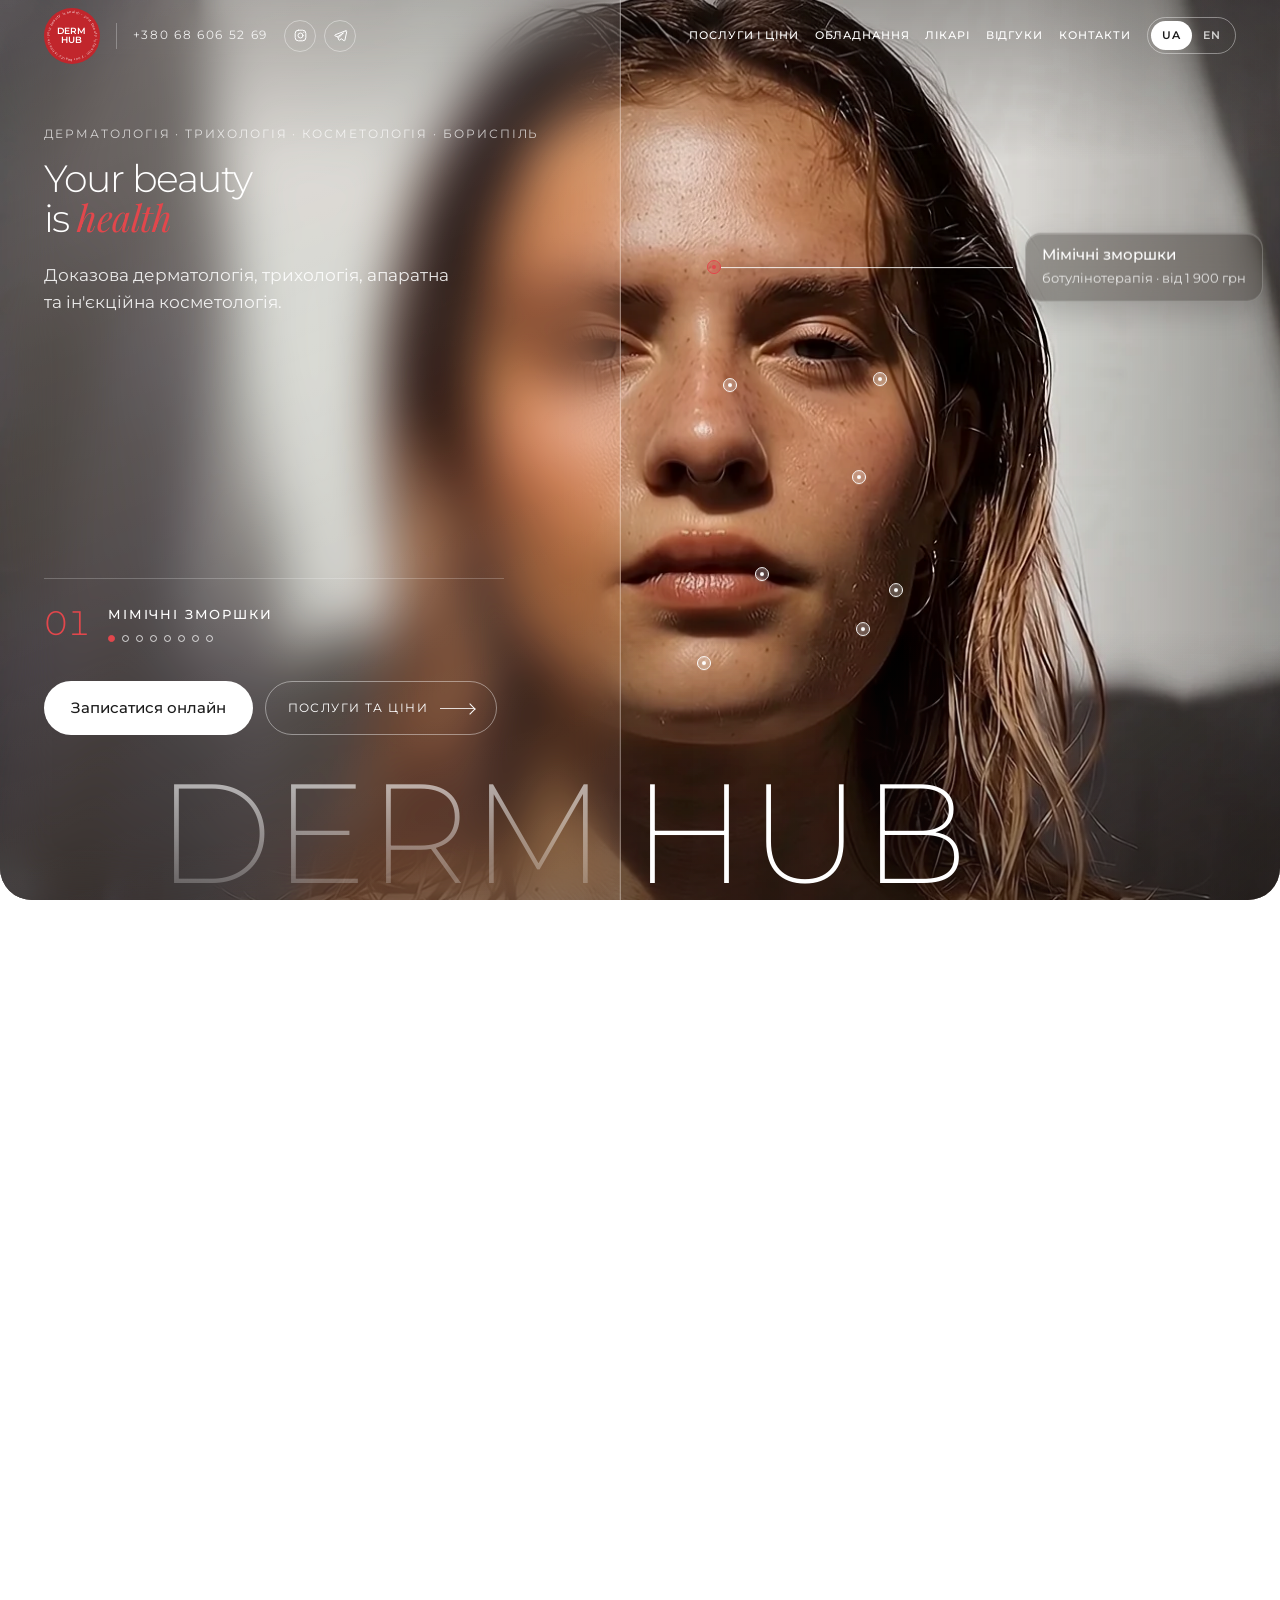
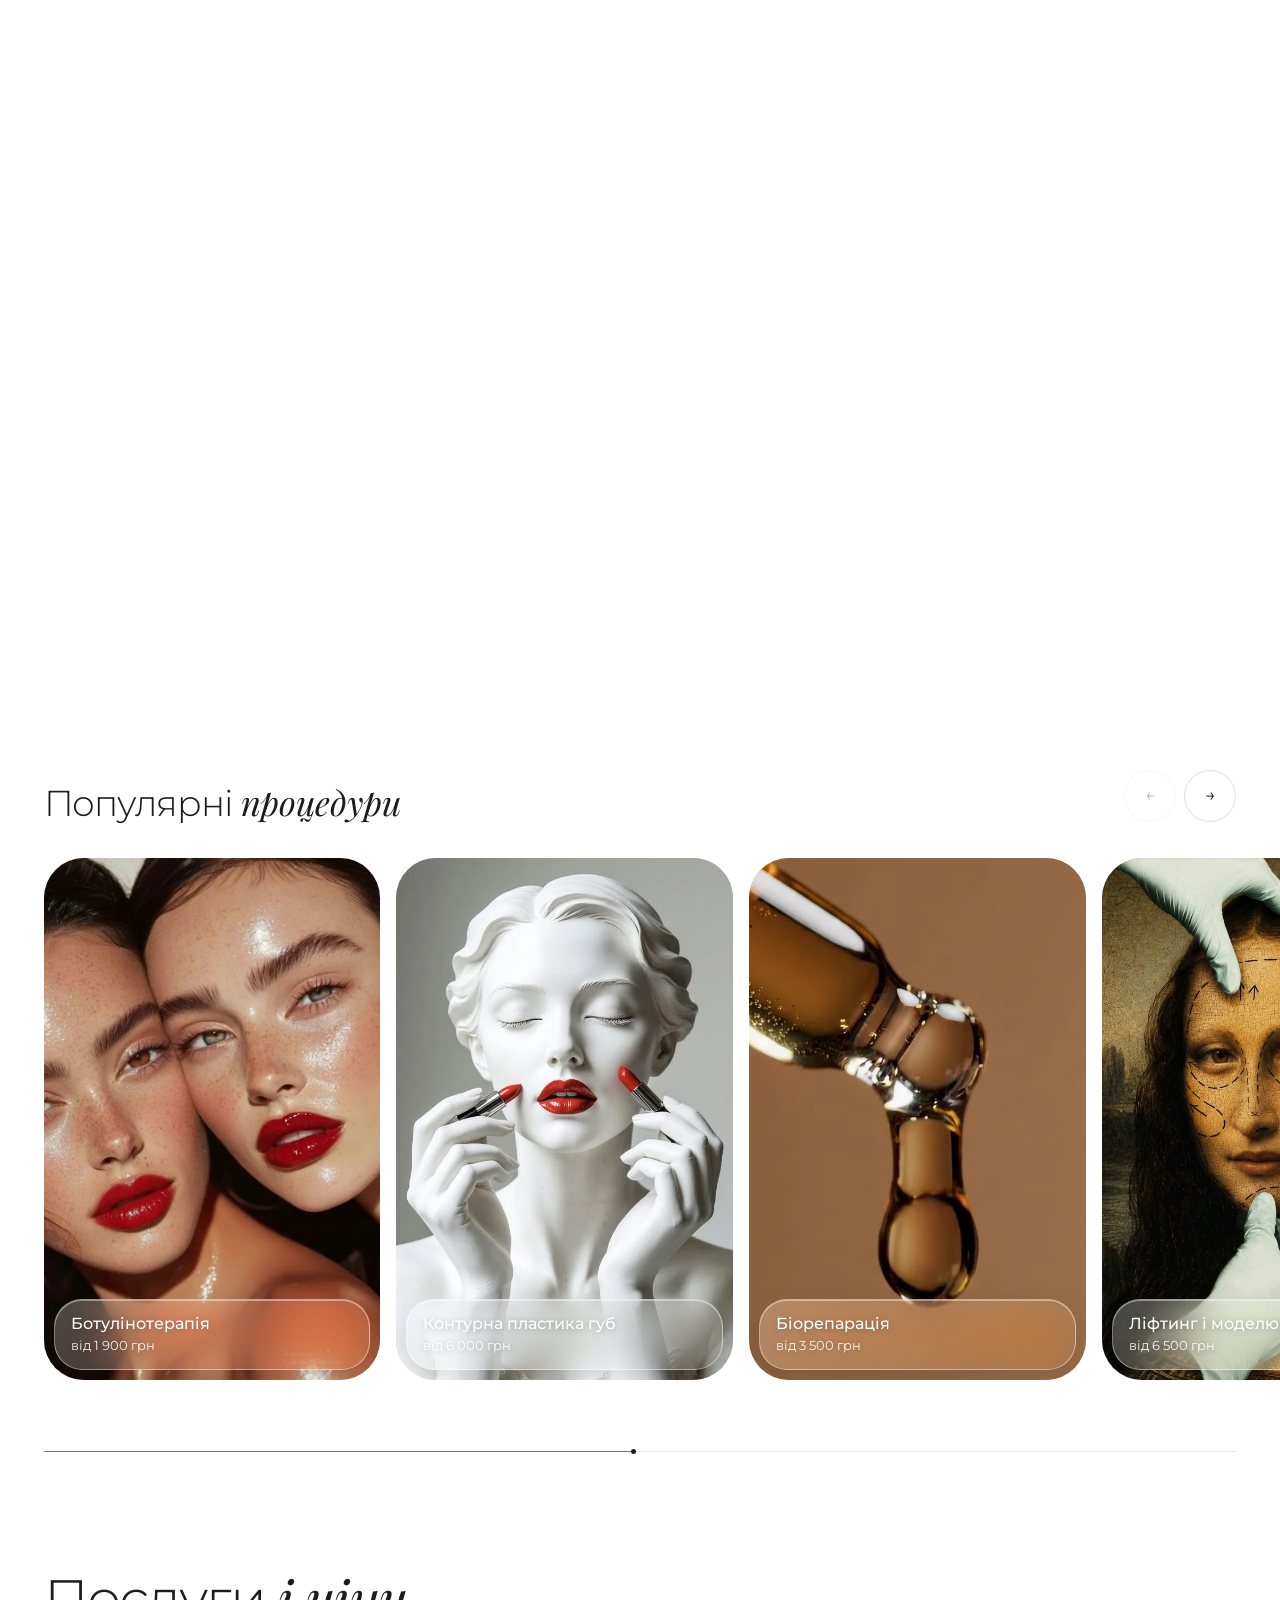
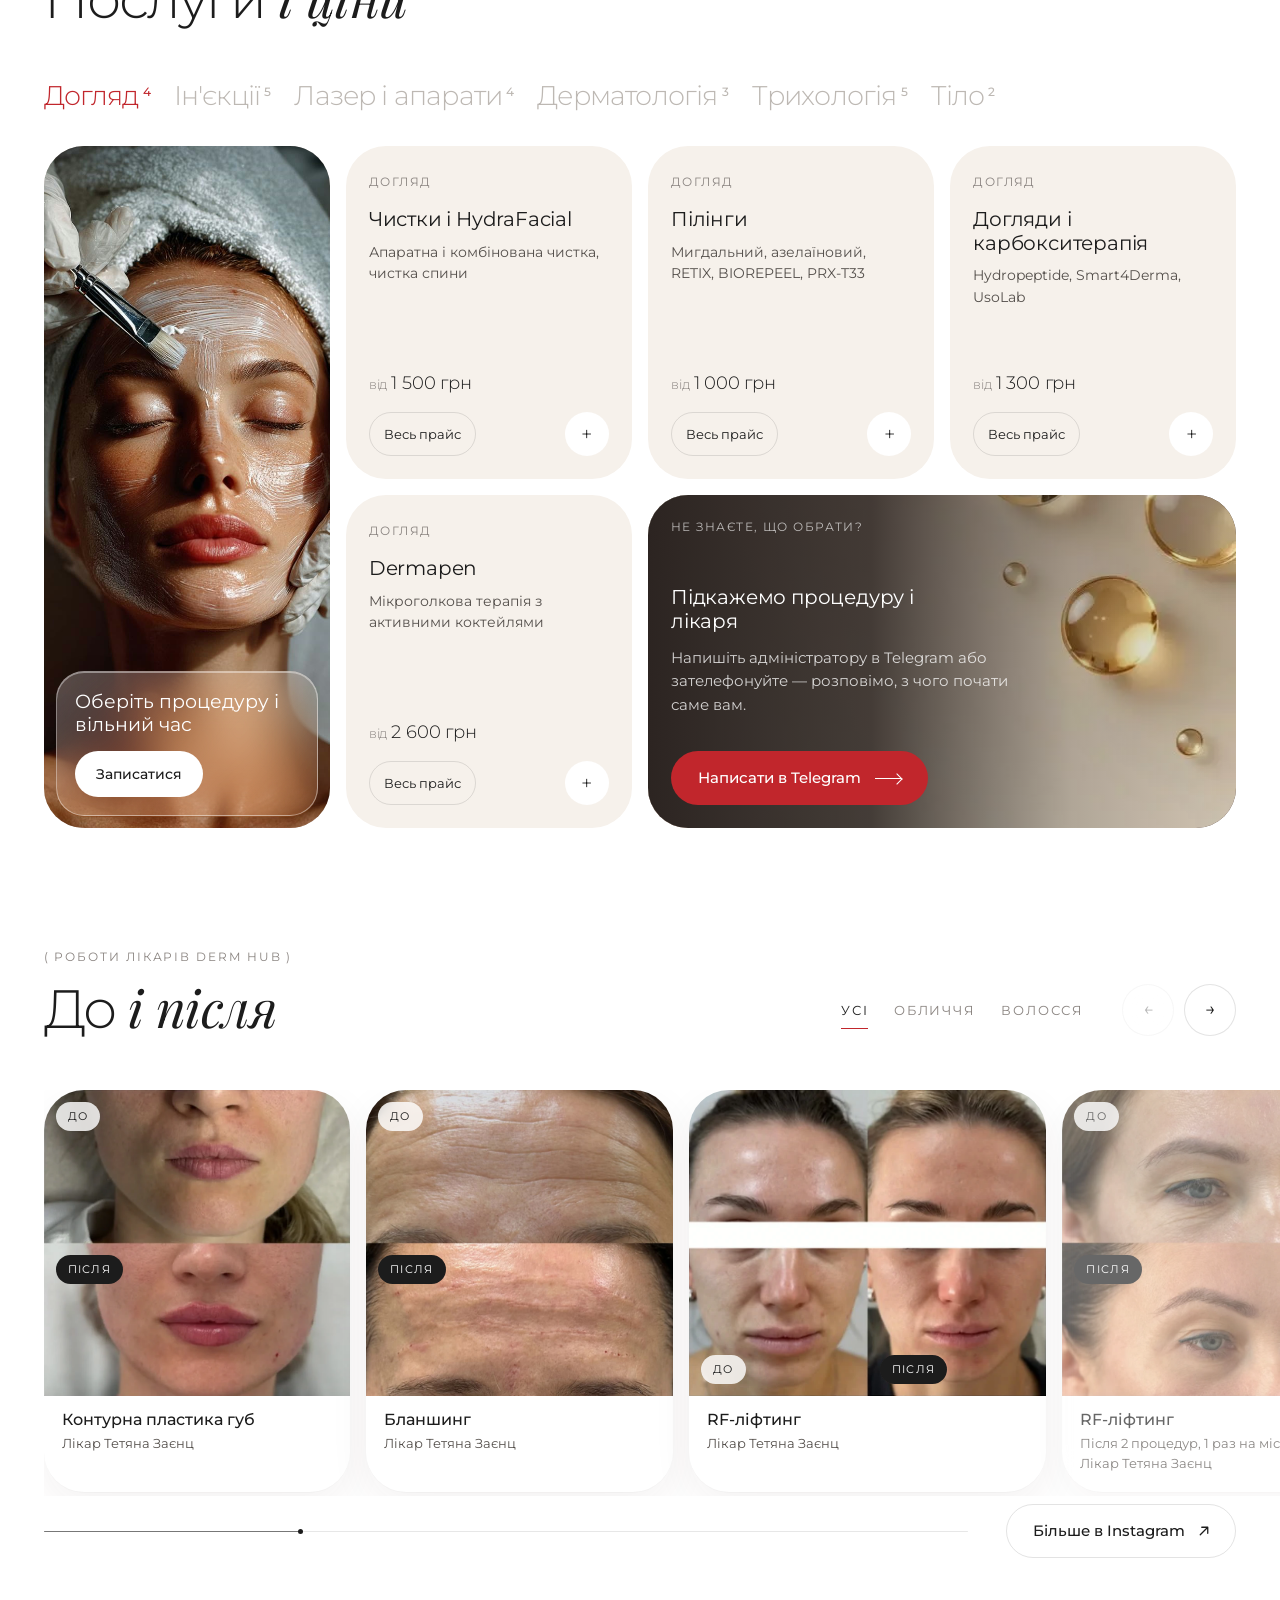
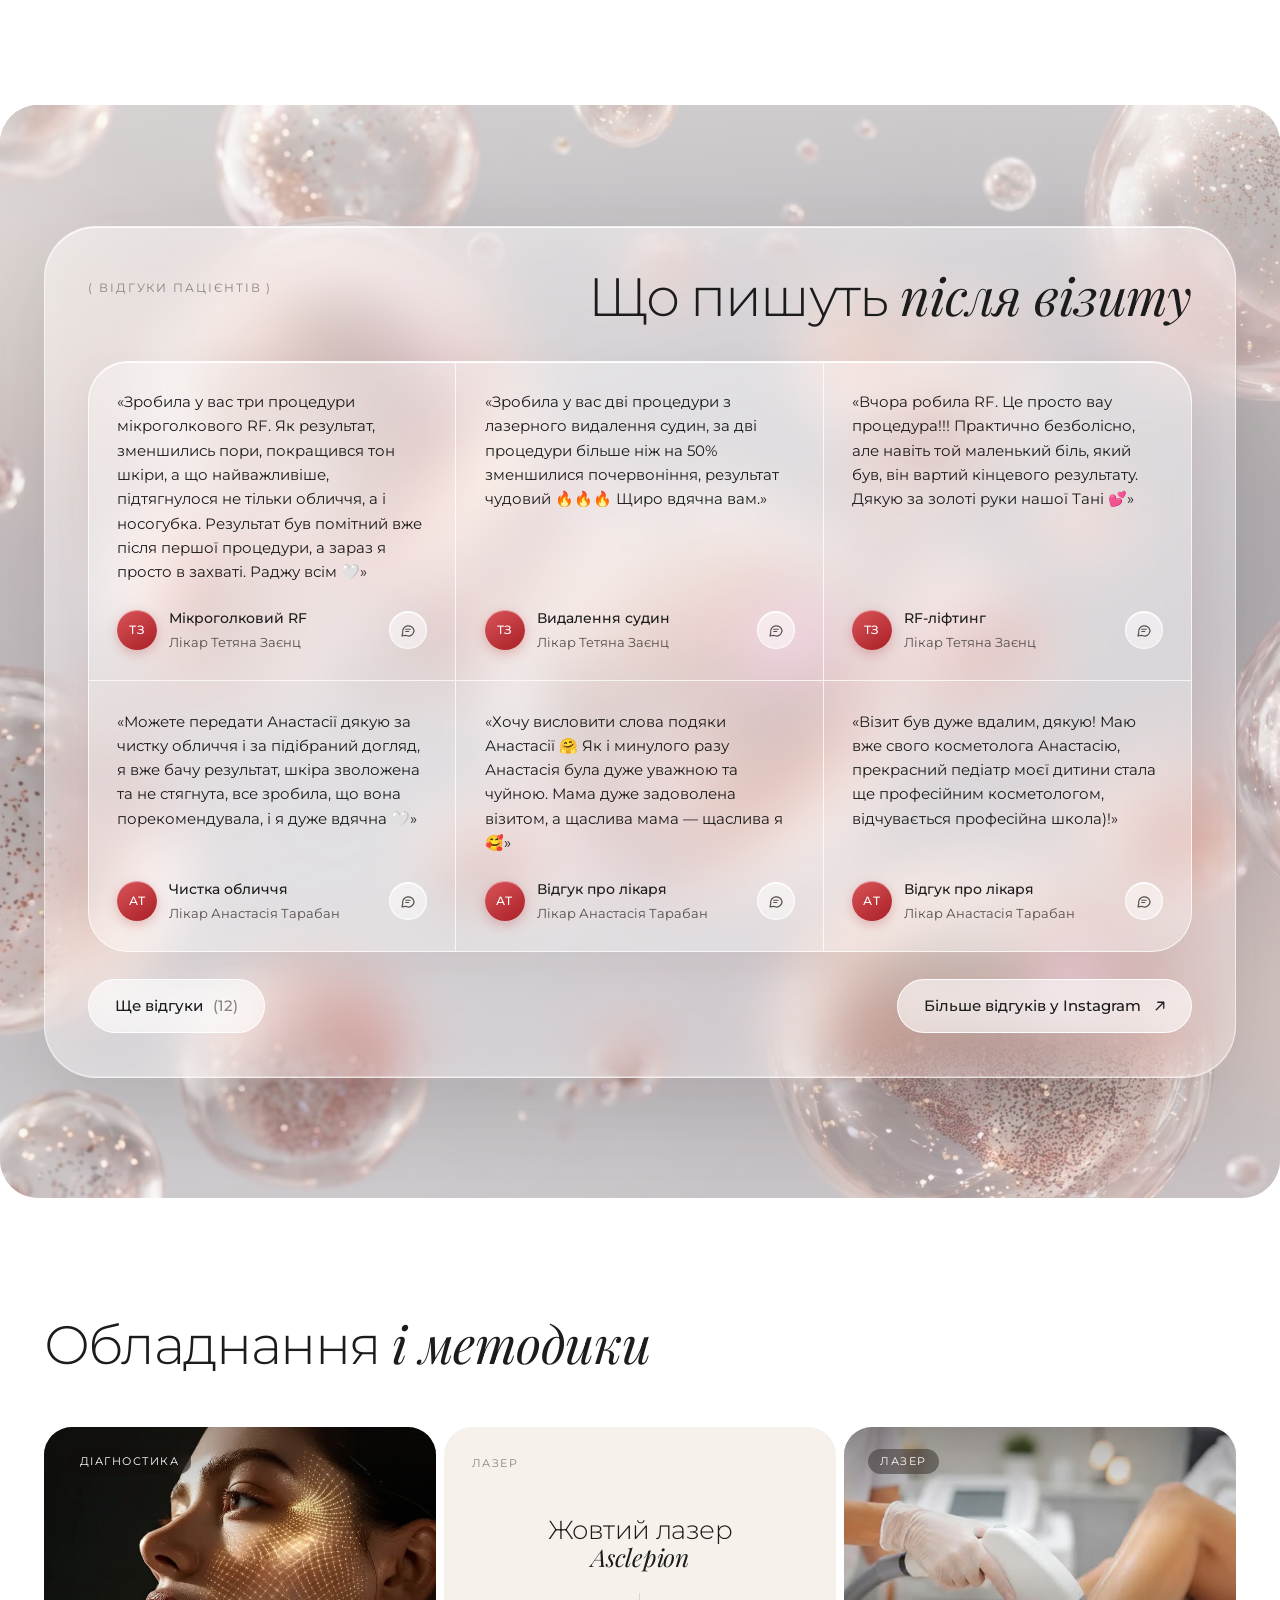
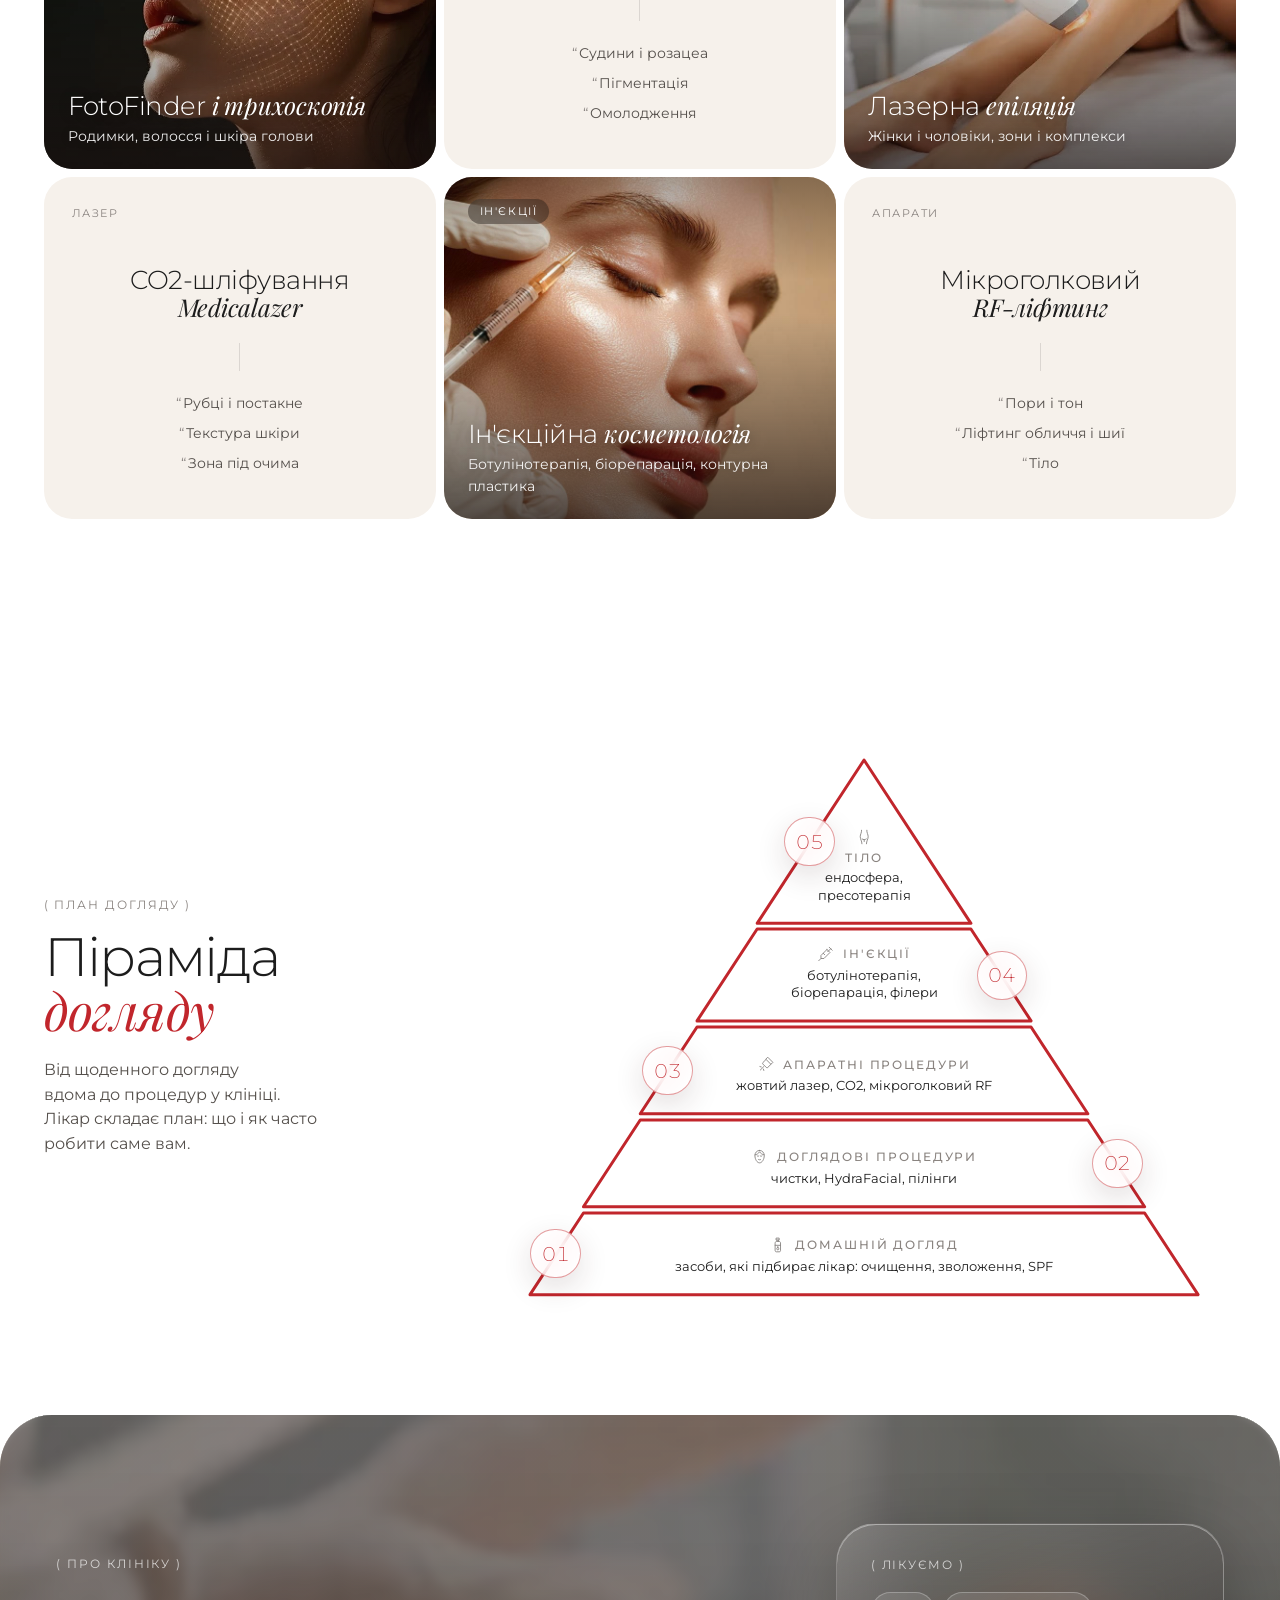
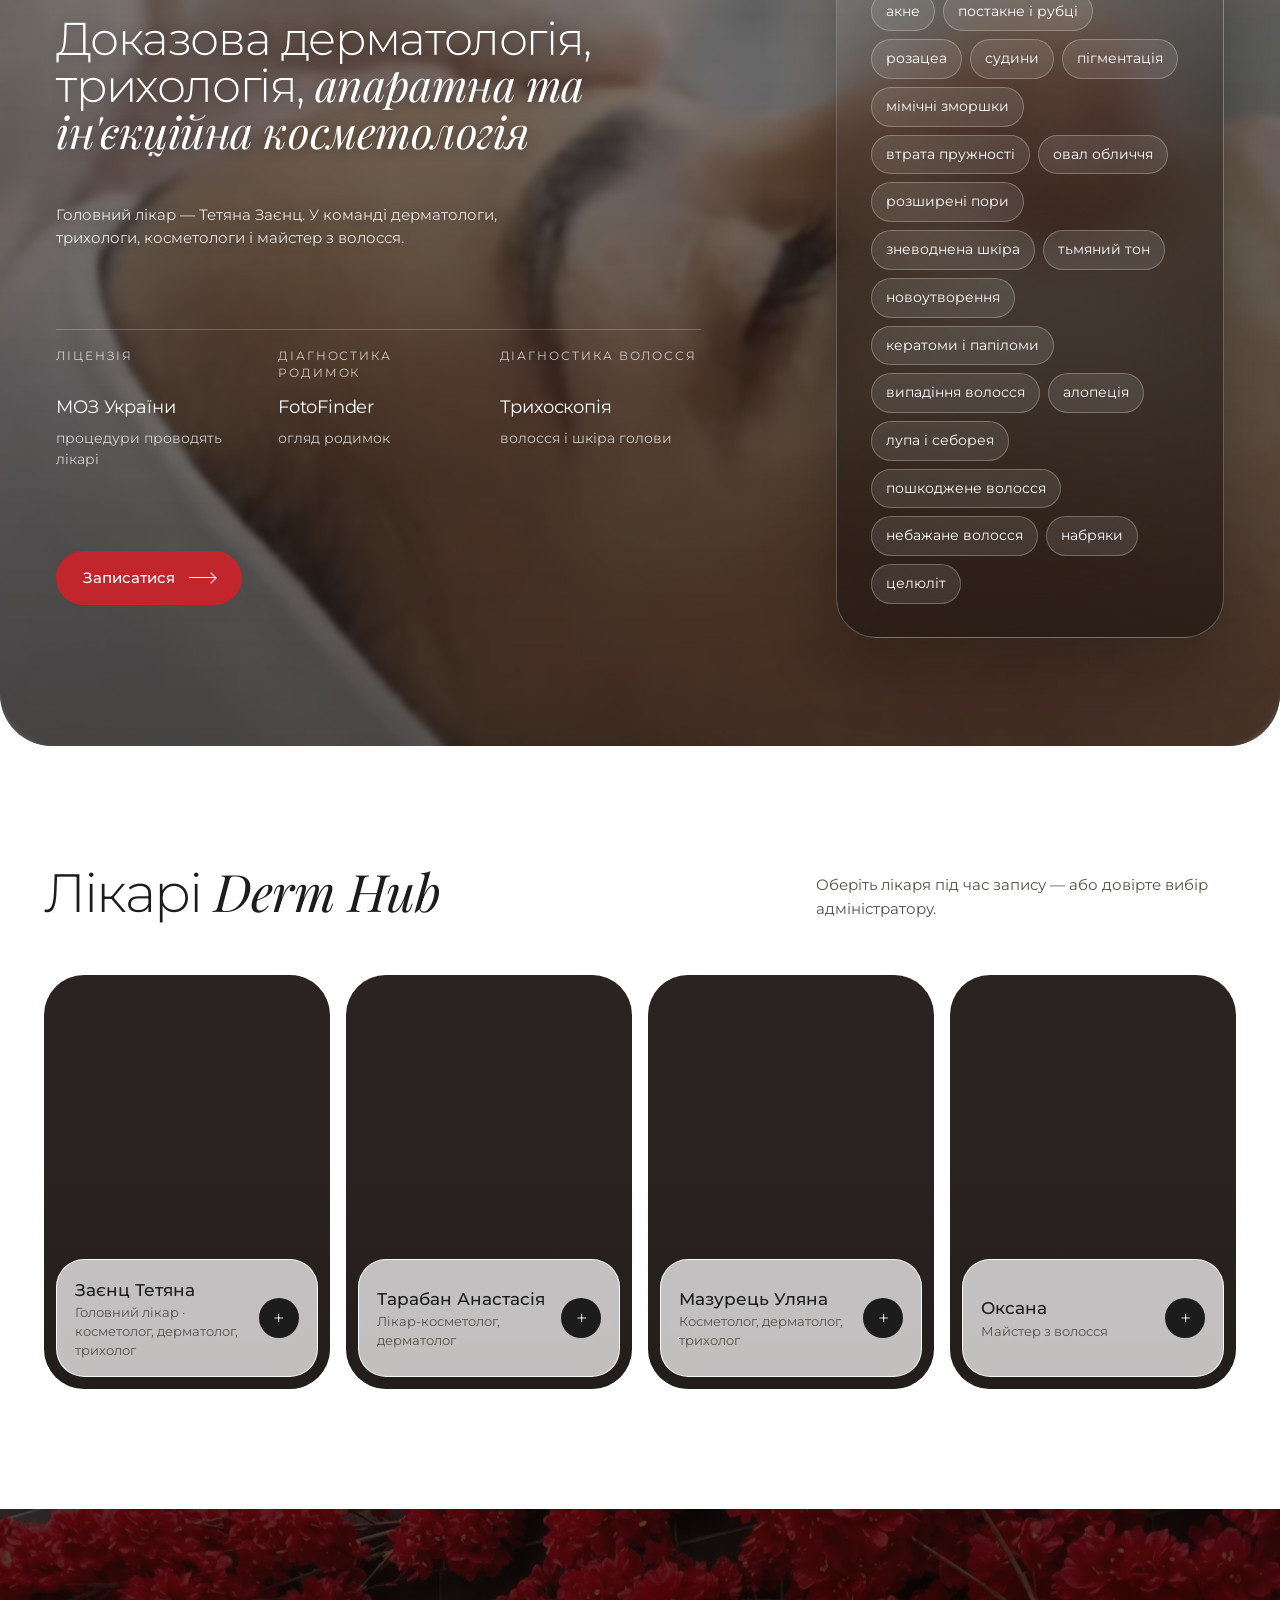
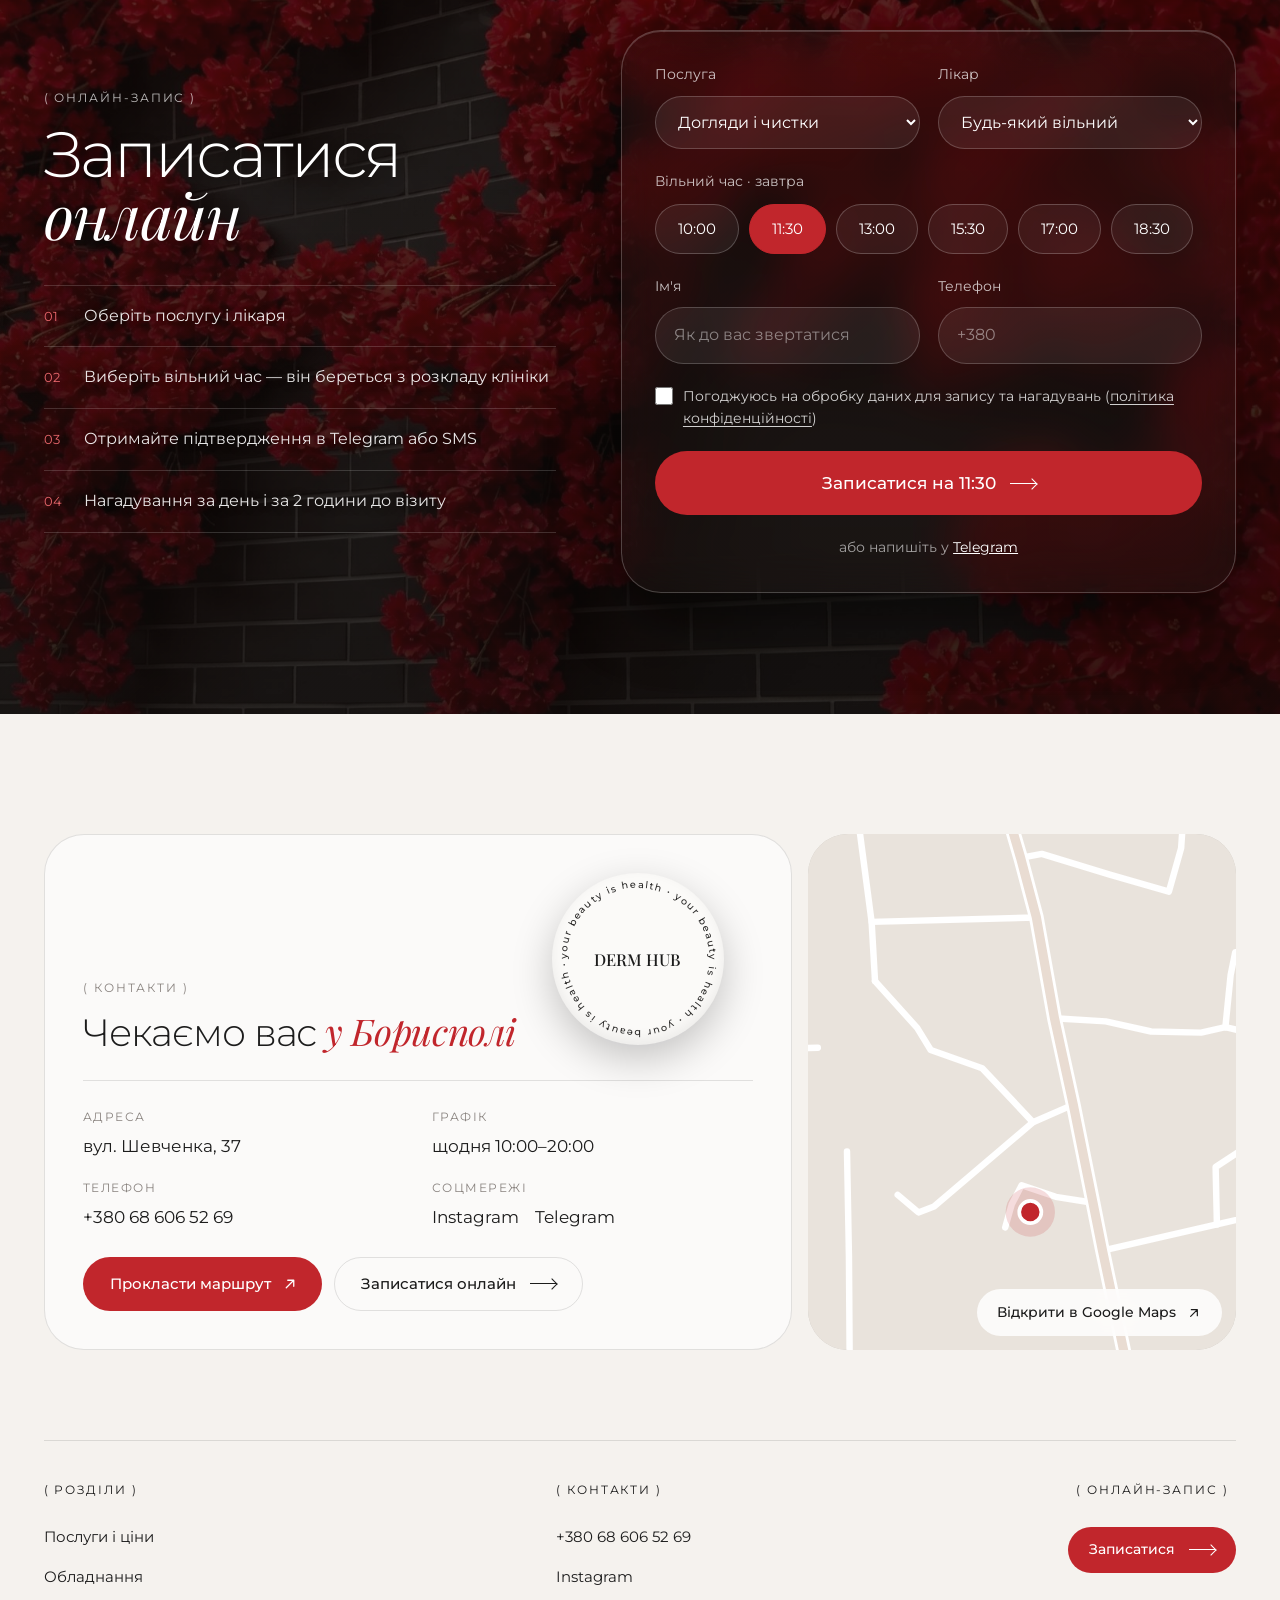
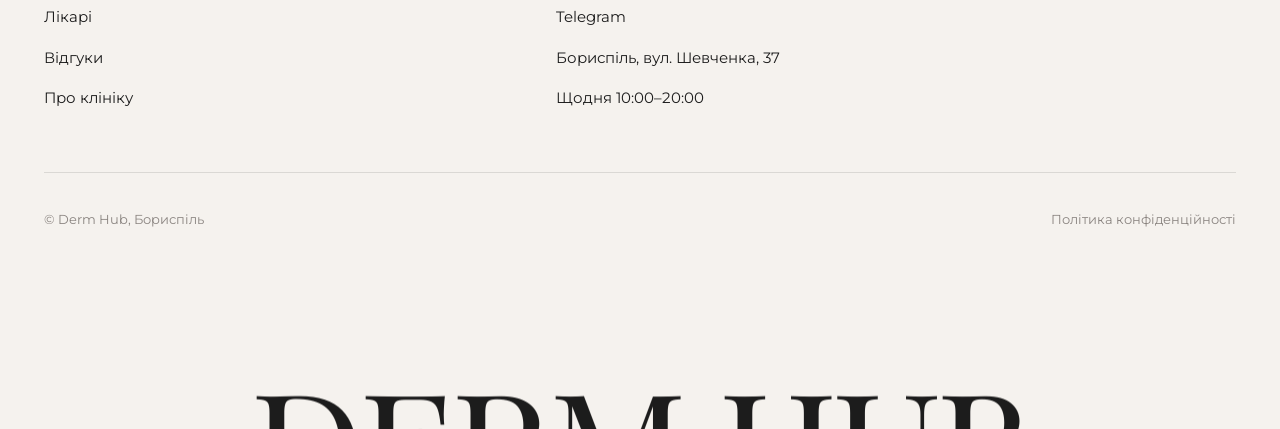
==== index.html @ 76f0570b "Mobile: reviews scroll line, jawline pointer, before/after caption gap Co-Authored-By: Claude Opus 5" ====
<!doctype html>
<html lang="uk" data-theme="red">
<head>
<meta charset="utf-8">
<meta name="viewport" content="width=device-width,initial-scale=1">
<title>Derm Hub — дерматологія і косметологія у Борисполі</title>
<link rel="icon" href="favicon.ico" sizes="48x48">
<link rel="icon" type="image/png" sizes="32x32" href="img/favicon-32.png?v=1">
<link rel="icon" type="image/png" sizes="192x192" href="img/favicon-192.png?v=1">
<link rel="apple-touch-icon" href="img/apple-touch-icon.png?v=1">
<link rel="manifest" href="site.webmanifest">
<meta name="theme-color" content="#F5F2EE">
<meta name="description" content="Дермато-косметологічний центр у Борисполі: доказова дерматологія, трихологія, апаратна та ін'єкційна косметологія. Ціни на сайті, онлайн-запис.">
<link rel="canonical" href="https://derm-hub-clinic.vercel.app/">
<link rel="alternate" hreflang="uk" href="https://derm-hub-clinic.vercel.app/">
<link rel="alternate" hreflang="en" href="https://derm-hub-clinic.vercel.app/en.html">
<link rel="alternate" hreflang="x-default" href="https://derm-hub-clinic.vercel.app/">
<meta property="og:type" content="website">
<meta property="og:locale" content="uk_UA">
<meta property="og:site_name" content="Derm Hub">
<meta property="og:title" content="Derm Hub — медична клініка: дерматологія, трихологія і косметологія у Борисполі">
<meta property="og:description" content="Доказова дерматологія, трихологія, апаратна та ін'єкційна косметологія. Ціни на сайті, онлайн-запис.">
<meta property="og:url" content="https://derm-hub-clinic.vercel.app/">
<meta property="og:image" content="https://derm-hub-clinic.vercel.app/img/og-uk.jpg?v=2">
<meta property="og:image:width" content="1200"><meta property="og:image:height" content="630">
<meta property="og:image:alt" content="Derm Hub — медична клініка: дерматологія, трихологія і косметологія у Борисполі">
<meta name="twitter:card" content="summary_large_image">
<meta name="twitter:image" content="https://derm-hub-clinic.vercel.app/img/og-uk.jpg?v=2">
<link rel="preconnect" href="https://fonts.googleapis.com">
<link rel="preconnect" href="https://fonts.gstatic.com" crossorigin>
<link href="https://fonts.googleapis.com/css2?family=Playfair+Display:ital,wght@0,400;0,500;0,600;1,400;1,500&family=Montserrat:wght@200;300;400;500;600&display=swap" rel="stylesheet">
<link rel="stylesheet" href="css/redesign.css?v=164">
<link rel="stylesheet" href="css/global.css?v=164">
</head>
<body>

<div class="sheet">

<!-- ШАПКА -->
<header class="head">
  <div class="head-l">
    <a class="brand" href="#top" aria-label="Derm Hub — на головну"><span class="emblem red" data-variant="red" data-size="56"></span><span class="emblem sign" data-size="56" data-word="0.52" data-ring="1.4"></span></a>
    <span class="head-div" aria-hidden="true"></span>
    <a class="head-tel" href="tel:+380686065269">+380 68 606 52 69</a>
    <a class="head-soc" href="https://www.instagram.com/derm_hub/" aria-label="Instagram @derm_hub"><svg viewBox="0 0 24 24" aria-hidden="true"><rect x="3.5" y="3.5" width="17" height="17" rx="5"/><circle cx="12" cy="12" r="4"/><circle cx="17.2" cy="6.8" r=".9" class="dot"/></svg></a>
    <a class="head-soc" href="https://t.me/Doctors_AppointmentDERM_HUB" aria-label="Telegram @Doctors_AppointmentDERM_HUB"><svg viewBox="0 0 24 24" aria-hidden="true"><path d="M20.6 4.3 3.4 10.9c-.8.3-.8 1.4 0 1.7l4.2 1.4 1.6 5c.2.6 1 .8 1.5.3l2.4-2.2 4.4 3.2c.6.4 1.4.1 1.5-.6l2.9-13.6c.2-.8-.6-1.4-1.3-1.1Z"/><path d="m7.6 14 9.2-6.3-7.4 7.6"/></svg></a>
  </div>
  <nav class="navline" aria-label="Розділи"><a href="#services">Послуги і ціни</a><a href="#equipment">Обладнання</a><a href="#doctors">Лікарі</a><a href="#reviews">Відгуки</a><a href="#contacts">Контакти</a></nav>
  <div class="head-r">
    <div class="langs"><button type="button" class="on">UA</button><button type="button">EN</button></div>
    <a class="btn head-cta" href="#booking">Записатися</a>
    <button type="button" class="burger" aria-label="Меню" aria-expanded="false" aria-controls="mnav"><i></i><i></i></button>
  </div>
  <nav class="mnav" id="mnav" aria-label="Меню">
    <a href="#services">Послуги і ціни</a><a href="#equipment">Обладнання</a><a href="#doctors">Лікарі</a><a href="#reviews">Відгуки</a><a href="#contacts">Контакти</a>
    <div class="langs"><button type="button" class="on">UA</button><button type="button">EN</button></div>
    <a class="mnav-tel" href="tel:+380686065269">+380 68 606 52 69</a>
    <a class="btn btn-red btn-arrow" href="#booking">Записатися онлайн<i class="ln" aria-hidden="true"></i></a>
  </nav>
</header>

<!-- ХІРО -->
<section class="hero" id="top">
  <div class="hero-frame">
    <canvas class="hero-canvas" role="img" aria-label="Жінка з доглянутою шкірою відкриває очі й усміхається"></canvas>
    <video class="hero-mob" muted playsinline loop preload="none" poster="img/hero-mob-poster.jpg" aria-label="Жінка з доглянутою шкірою заплющує й відкриває очі"></video>
    <div class="hero-shade" aria-hidden="true"></div>

    <div class="callouts" aria-hidden="true">
      <div class="co" data-px="1100" data-py="300" style="--d:0.50s"><i class="pt"></i><i class="ln"></i><div class="lb"><b>Мімічні зморшки</b><span>ботулінотерапія · від 1 900 грн</span></div></div>
      <div class="co" data-px="1306" data-py="438" style="--d:0.62s"><i class="pt"></i><i class="ln"></i><div class="lb"><b>Дрібні зморшки</b><span>бланшинг · від 1 250 грн</span></div></div>
      <div class="co" data-px="1279" data-py="560" style="--d:0.74s"><i class="pt"></i><i class="ln"></i><div class="lb"><b>Зневоднена шкіра</b><span>біорепарація · від 3 500 грн</span></div></div>
      <div class="co" data-px="1120" data-py="446" style="--d:0.86s"><i class="pt"></i><i class="ln"></i><div class="lb"><b>Судини і пігментація</b><span>жовтий лазер · від 200 грн</span></div></div>
      <div class="co" data-px="1325" data-py="700" style="--d:0.98s"><i class="pt"></i><i class="ln"></i><div class="lb"><b>Рубці і постакне</b><span>CO2-шліфування · від 1 000 грн</span></div></div>
      <div class="co" data-px="1160" data-py="680" style="--d:1.10s"><i class="pt"></i><i class="ln"></i><div class="lb"><b>Губи</b><span>контурна пластика · від 6 000 грн</span></div></div>
      <div class="co" data-px="1088" data-py="790" style="--d:1.22s"><i class="pt"></i><i class="ln"></i><div class="lb"><b>Пори і тон шкіри</b><span>мікроголковий RF · від 5 000 грн</span></div></div>
      <div class="co" data-px="1285" data-py="748" style="--d:1.34s"><i class="pt"></i><i class="ln"></i><div class="lb"><b>Овал обличчя</b><span>ліфтинг і моделювання · від 6 500 грн</span></div></div>
    </div>

    <div class="hero-word" aria-hidden="true"><span class="hw-in">DERM</span><span class="hw-out">HUB</span></div>
    <div class="hero-glass">
      <div class="hg-body">
        <p class="eyebrow"><span class="eb-d">Дерматологія · Трихологія · Косметологія · Бориспіль</span><span class="eb-m">Медична клініка · Бориспіль</span></p>
        <h1><span class="h1-d">Your beauty<br>is <span class="it">health</span></span><span class="h1-m">DERM HUB</span></h1>
        <p class="slogan-m">Your beauty is <span class="it">health</span></p>
        <p class="lead">Доказова дерматологія, трихологія, апаратна та ін'єкційна косметологія.</p>
        <div class="hg-zone" aria-hidden="true"><span class="hg-num">01</span><div><b class="hg-name">Мімічні зморшки</b><span class="hg-dots"><i class="on"></i><i></i><i></i><i></i><i></i><i></i><i></i><i></i></span></div></div>
        <div class="hero-cta">
          <a class="btn btn-white btn-pop" href="#booking">Записатися онлайн</a>
          <a class="hg-link" href="#services">Послуги та ціни<i></i></a>
        </div>
      </div>
    </div>

  </div>
  <div class="hero-spacer" aria-hidden="true"></div>
</section>

<!-- НАПРЯМИ: фото-стрічка зі скляними підписами → вкладка прайсу -->
<section class="dirs wrap rail-wrap" aria-label="Популярні процедури">
  <div class="dirs-head reveal">
    <h2 class="h-m">Популярні <span class="it">процедури</span></h2>
    <div class="rail-nav"><button class="rbtn" data-prev aria-label="Назад">←</button><button class="rbtn" data-next aria-label="Далі">→</button></div>
  </div>
  <div class="dirs-row rail">
    <a class="dir" href="#services" data-go="inj"><img src="img/f-duo.webp" width="736" height="1308" alt="" loading="lazy" style="object-position:50% 30%" decoding="async"><span class="dir-cap glass"><b>Ботулінотерапія</b><small>від 1 900 грн</small></span></a>
    <a class="dir" href="#services" data-go="inj"><img src="img/f-statue.webp" width="736" height="946" alt="" loading="lazy" style="object-position:50% 30%" decoding="async"><span class="dir-cap glass"><b>Контурна пластика губ</b><small>від 6 000 грн</small></span></a>
    <a class="dir" href="#services" data-go="inj"><video src="img/serum.mp4" poster="img/serum-poster.webp" autoplay muted loop playsinline preload="metadata" aria-hidden="true" style="object-position:46% 50%"></video><span class="dir-cap glass"><b>Біорепарація</b><small>від 3 500 грн</small></span></a>
    <a class="dir" href="#services" data-go="inj"><img src="img/f-mona.jpg" width="736" height="982" alt="" loading="lazy" style="object-position:50% 30%" decoding="async"><span class="dir-cap glass"><b>Ліфтинг і моделювання</b><small>від 6 500 грн</small></span></a>
    <a class="dir" href="#services" data-go="care"><img src="img/f-brushmask.webp" width="1152" height="2048" alt="" loading="lazy" style="object-position:30% 40%" decoding="async"><span class="dir-cap glass"><b>Пілінги</b><small>від 1 000 грн</small></span></a>
    <a class="dir" href="#services" data-go="care"><img src="img/f-gloves.webp" width="1200" height="1600" alt="" loading="lazy" style="object-position:50% 30%" decoding="async"><span class="dir-cap glass"><b>Чистки і HydraFacial</b><small>від 1 500 грн</small></span></a>
    <a class="dir" href="#services" data-go="hair"><img src="img/plasma.webp" width="880" height="588" alt="" loading="lazy" style="object-position:50% 50%" decoding="async"><span class="dir-cap glass"><b>Мезо- і плазмотерапія</b><small>ціни в прайсі</small></span></a>
  </div>
  <div class="rail-bar"><i></i></div>
</section>

<!-- ПОСЛУГИ І ЦІНИ: картка → «Весь прайс» розгортає все, що входить у напрям -->
<section class="wrap screen" id="services">
  <div class="sec-head reveal">
    <h2 class="h-l">Послуги <span class="it">і ціни</span></h2>
  </div>

  <div class="tabs reveal" role="tablist" aria-label="Напрями" id="svcTabs"></div>
  <div class="reveal" id="svcPanels"></div>
</section>

<!-- РЕЗУЛЬТАТИ І ВІДГУКИ: до/після з хайлайтів + відгуки, фільтр і карусель -->
<section class="wrap screen ba-sec" id="results">
  <div class="rail-wrap">
  <div class="res-top reveal">
    <div><p class="eyebrow">(&nbsp;Роботи лікарів Derm Hub&nbsp;)</p><h2 class="h-l">До <span class="it">і після</span></h2></div>
    <div class="res-ctrl"><div class="chips" aria-label="Фільтр">
      <button class="chip on" data-f="all">Усі</button><button class="chip" data-f="face">Обличчя</button><button class="chip" data-f="hair">Волосся</button>
    </div><div class="rail-nav"><button class="rbtn" data-prev aria-label="Назад">←</button><button class="rbtn" data-next aria-label="Далі">→</button></div></div>
  </div>
  <div class="res-row rail reveal">
    <article class="case" data-cat="face"><figure class="ba ba-v"><img src="img/ba-lips.webp" width="787" height="786" alt="Контурна пластика губ: до і після" loading="lazy" decoding="async"><span class="b1">До</span><span class="b2">Після</span></figure><div class="case-cap"><b>Контурна пластика губ</b><small>Лікар Тетяна Заєнц</small></div></article>
    <article class="case" data-cat="face"><figure class="ba ba-v"><img src="img/ba-blanching.jpg" width="795" height="792" alt="Бланшинг: до і після" loading="lazy" decoding="async"><span class="b1">До</span><span class="b2">Після</span></figure><div class="case-cap"><b>Бланшинг</b><small>Лікар Тетяна Заєнц</small></div></article>
    <article class="case" data-cat="face"><figure class="ba ba-h"><img src="img/ba-rf-face.webp" width="787" height="674" alt="RF-ліфтинг: до і після" loading="lazy" decoding="async"><span class="b1">До</span><span class="b2">Після</span></figure><div class="case-cap"><b>RF-ліфтинг</b><small>Лікар Тетяна Заєнц</small></div></article>
    <article class="case" data-cat="face"><figure class="ba ba-v"><img src="img/ba-rf-eyes.webp" width="788" height="786" alt="RF-ліфтинг: до і після" loading="lazy" decoding="async"><span class="b1">До</span><span class="b2">Після</span></figure><div class="case-cap"><b>RF-ліфтинг</b><small>Після 2 процедур, 1 раз на місяць · Лікар Тетяна Заєнц</small></div></article>
    <article class="case" data-cat="face"><figure class="ba ba-h"><img src="img/ba-rf-micro.webp" width="900" height="652" alt="Мікроголковий RF-ліфтинг: до і після" loading="lazy" decoding="async"><span class="b1">До</span><span class="b2">Після</span></figure><div class="case-cap"><b>Мікроголковий RF-ліфтинг</b><small>Після 3 процедур · Лікар Анастасія Тарабан</small></div></article>
    <article class="case" data-cat="face"><figure class="ba ba-h"><img src="img/ba-acne.webp" width="785" height="634" alt="Лікування акне: до і після" loading="lazy" decoding="async"><span class="b1">До</span><span class="b2">Після</span></figure><div class="case-cap"><b>Лікування акне</b><small>Лікар Тетяна Заєнц</small></div></article>
    <article class="case" data-cat="face"><figure class="ba ba-h"><img src="img/ba-yellow.webp" width="795" height="796" alt="Жовтий лазер: до і після" loading="lazy" decoding="async"><span class="b1">До</span><span class="b2">Після</span></figure><div class="case-cap"><b>Жовтий лазер</b><small>Лікар Анастасія Тарабан</small></div></article>
    <article class="case" data-cat="hair"><figure class="ba ba-h"><img src="img/ba-alopecia-total.webp" width="1002" height="520" alt="Гніздова алопеція, тотальна форма: до і після" loading="lazy" decoding="async"><span class="b1">До</span><span class="b2">Після</span></figure><div class="case-cap"><b>Гніздова алопеція, тотальна форма</b><small>1 → 10 місяців лікування · Лікар Тетяна Заєнц</small></div></article>
    <article class="case" data-cat="hair"><figure class="ba ba-h"><img src="img/ba-alopecia.jpg" width="872" height="588" alt="Гніздова алопеція: до і після" loading="lazy" decoding="async"><span class="b1">До</span><span class="b2">Після</span></figure><div class="case-cap"><b>Гніздова алопеція</b><small>Лікування 3 місяці · Лікар Тетяна Заєнц</small></div></article>
    <article class="case" data-cat="hair"><figure class="ba ba-h"><img src="img/ba-anagen.jpg" width="900" height="546" alt="Синдром втраченого анагену: до і після" loading="lazy" decoding="async"><span class="b1">До</span><span class="b2">Після</span></figure><div class="case-cap"><b>Синдром втраченого анагену</b><small>Лікування 6 місяців · Лікар Тетяна Заєнц</small></div></article>
    <article class="case" data-cat="hair"><figure class="ba ba-h"><img src="img/ba-diffuse.webp" width="795" height="796" alt="Гостре дифузне випадіння: до і після" loading="lazy" decoding="async"><span class="b1">До</span><span class="b2">Після</span></figure><div class="case-cap"><b>Гостре дифузне випадіння</b><small>3 місяці: волосся потовщилось, менше випадає · Лікар Тетяна Заєнц</small></div></article>
  </div>
  <div class="res-foot"><div class="rail-bar"><i></i></div><a class="btn btn-line btn-arrow" href="https://www.instagram.com/derm_hub/" target="_blank" rel="noopener noreferrer">Більше в Instagram<svg class="ar ar-out" viewBox="0 0 24 24" aria-hidden="true"><path d="M7 17 17 7M9 7h8v8"/></svg></a></div>
  </div>
</section>

<section class="wrap screen bg-img frost" id="reviews" style="--bg:url(../img/bg-reviews.jpg)">

  <div class="rvx">
    <div class="rvx-head reveal">
      <p class="eyebrow">(&nbsp;Відгуки пацієнтів&nbsp;)</p>
      <h2 class="h-l">Що пишуть <span class="it">після візиту</span></h2>
    </div>
    <div class="rvx-grid">
      <figure class="rvq"><blockquote>«Зробила у вас три процедури мікроголкового RF. Як результат, зменшились пори, покращився тон шкіри, а що найважливіше, підтягнулося не тільки обличчя, а і носогубка. Результат був помітний вже після першої процедури, а зараз я просто в захваті. Раджу всім 🤍»</blockquote><figcaption><span class="rvq-ic" aria-hidden="true">ТЗ</span><span><b>Мікроголковий RF</b><small>Лікар Тетяна Заєнц</small></span><button type="button" class="rvq-src" data-shot="img/rv-rf3.webp" aria-label="Переглянути оригінал повідомлення" title="Оригінал повідомлення"><svg viewBox="0 0 24 24" aria-hidden="true"><path d="M20 12.5a7.5 7.5 0 0 1-11.1 6.6L4 20l1-4.4A7.5 7.5 0 1 1 20 12.5z"/><path d="M9 11h6M9 14h4"/></svg></button></figcaption></figure>
      <figure class="rvq"><blockquote>«Зробила у вас дві процедури з лазерного видалення судин, за дві процедури більше ніж на 50% зменшилися почервоніння, результат чудовий 🔥🔥🔥 Щиро вдячна вам.»</blockquote><figcaption><span class="rvq-ic" aria-hidden="true">ТЗ</span><span><b>Видалення судин</b><small>Лікар Тетяна Заєнц</small></span><button type="button" class="rvq-src" data-shot="img/rv-vessels.webp" aria-label="Переглянути оригінал повідомлення" title="Оригінал повідомлення"><svg viewBox="0 0 24 24" aria-hidden="true"><path d="M20 12.5a7.5 7.5 0 0 1-11.1 6.6L4 20l1-4.4A7.5 7.5 0 1 1 20 12.5z"/><path d="M9 11h6M9 14h4"/></svg></button></figcaption></figure>
      <figure class="rvq"><blockquote>«Вчора робила RF. Це просто вау процедура!!! Практично безболісно, але навіть той маленький біль, який був, він вартий кінцевого результату. Дякую за золоті руки нашої Тані 💕»</blockquote><figcaption><span class="rvq-ic" aria-hidden="true">ТЗ</span><span><b>RF-ліфтинг</b><small>Лікар Тетяна Заєнц</small></span><button type="button" class="rvq-src" data-shot="img/rv-rf.webp" aria-label="Переглянути оригінал повідомлення" title="Оригінал повідомлення"><svg viewBox="0 0 24 24" aria-hidden="true"><path d="M20 12.5a7.5 7.5 0 0 1-11.1 6.6L4 20l1-4.4A7.5 7.5 0 1 1 20 12.5z"/><path d="M9 11h6M9 14h4"/></svg></button></figcaption></figure>
      <figure class="rvq"><blockquote>«Можете передати Анастасії дякую за чистку обличчя і за підібраний догляд, я вже бачу результат, шкіра зволожена та не стягнута, все зробила, що вона порекомендувала, і я дуже вдячна 🤍»</blockquote><figcaption><span class="rvq-ic" aria-hidden="true">АТ</span><span><b>Чистка обличчя</b><small>Лікар Анастасія Тарабан</small></span><button type="button" class="rvq-src" data-shot="img/rv-cleaning.webp" aria-label="Переглянути оригінал повідомлення" title="Оригінал повідомлення"><svg viewBox="0 0 24 24" aria-hidden="true"><path d="M20 12.5a7.5 7.5 0 0 1-11.1 6.6L4 20l1-4.4A7.5 7.5 0 1 1 20 12.5z"/><path d="M9 11h6M9 14h4"/></svg></button></figcaption></figure>
      <figure class="rvq"><blockquote>«Хочу висловити слова подяки Анастасії 🤗 Як і минулого разу Анастасія була дуже уважною та чуйною. Мама дуже задоволена візитом, а щаслива мама — щаслива я 🥰»</blockquote><figcaption><span class="rvq-ic" aria-hidden="true">АТ</span><span><b>Відгук про лікаря</b><small>Лікар Анастасія Тарабан</small></span><button type="button" class="rvq-src" data-shot="img/rv-mama.webp" aria-label="Переглянути оригінал повідомлення" title="Оригінал повідомлення"><svg viewBox="0 0 24 24" aria-hidden="true"><path d="M20 12.5a7.5 7.5 0 0 1-11.1 6.6L4 20l1-4.4A7.5 7.5 0 1 1 20 12.5z"/><path d="M9 11h6M9 14h4"/></svg></button></figcaption></figure>
      <figure class="rvq"><blockquote>«Візит був дуже вдалим, дякую! Маю вже свого косметолога Анастасію, прекрасний педіатр моєї дитини стала ще професійним косметологом, відчувається професійна школа)!»</blockquote><figcaption><span class="rvq-ic" aria-hidden="true">АТ</span><span><b>Відгук про лікаря</b><small>Лікар Анастасія Тарабан</small></span><button type="button" class="rvq-src" data-shot="img/rv-school.webp" aria-label="Переглянути оригінал повідомлення" title="Оригінал повідомлення"><svg viewBox="0 0 24 24" aria-hidden="true"><path d="M20 12.5a7.5 7.5 0 0 1-11.1 6.6L4 20l1-4.4A7.5 7.5 0 1 1 20 12.5z"/><path d="M9 11h6M9 14h4"/></svg></button></figcaption></figure>
      <figure class="rvq rvq-more"><blockquote>«Мені дуже сподобалась лікар Анастасія. Одразу викликала до себе прихильність 🥰 Дуже уважна, просто та зрозуміло все пояснила, підібрала догляд 🥰 Дякую 🫶»</blockquote><figcaption><span class="rvq-ic" aria-hidden="true">АТ</span><span><b>Підбір догляду</b><small>Лікар Анастасія Тарабан</small></span><button type="button" class="rvq-src" data-shot="img/rv-care.webp" aria-label="Переглянути оригінал повідомлення" title="Оригінал повідомлення"><svg viewBox="0 0 24 24" aria-hidden="true"><path d="M20 12.5a7.5 7.5 0 0 1-11.1 6.6L4 20l1-4.4A7.5 7.5 0 1 1 20 12.5z"/><path d="M9 11h6M9 14h4"/></svg></button></figcaption></figure>
      <figure class="rvq rvq-more"><blockquote>«Хотіла б залишити відгук про лікаря Анастасію. Ну така вона вже ж хороша! Мені було дуууже комфортно. Дякую ❤️»</blockquote><figcaption><span class="rvq-ic" aria-hidden="true">АТ</span><span><b>Відгук про лікаря</b><small>Лікар Анастасія Тарабан</small></span><button type="button" class="rvq-src" data-shot="img/rv-comfort.webp" aria-label="Переглянути оригінал повідомлення" title="Оригінал повідомлення"><svg viewBox="0 0 24 24" aria-hidden="true"><path d="M20 12.5a7.5 7.5 0 0 1-11.1 6.6L4 20l1-4.4A7.5 7.5 0 1 1 20 12.5z"/><path d="M9 11h6M9 14h4"/></svg></button></figcaption></figure>
      <figure class="rvq rvq-more"><blockquote>«Так, мені все сподобалось, лікар дуже ввічлива та позитивна, я дуже задоволена, що обрала вашу клініку)»</blockquote><figcaption><span class="rvq-ic" aria-hidden="true">АТ</span><span><b>Відгук про лікаря</b><small>Лікар Анастасія Тарабан</small></span><button type="button" class="rvq-src" data-shot="img/rv-polite.webp" aria-label="Переглянути оригінал повідомлення" title="Оригінал повідомлення"><svg viewBox="0 0 24 24" aria-hidden="true"><path d="M20 12.5a7.5 7.5 0 0 1-11.1 6.6L4 20l1-4.4A7.5 7.5 0 1 1 20 12.5z"/><path d="M9 11h6M9 14h4"/></svg></button></figcaption></figure>
      <figure class="rvq rvq-more"><blockquote>«Теж все добре, була нещодавно на чистці шкіри, дуже сподобалася пані Анастасія 🌸»</blockquote><figcaption><span class="rvq-ic" aria-hidden="true">АТ</span><span><b>Чистка шкіри</b><small>Лікар Анастасія Тарабан</small></span><button type="button" class="rvq-src" data-shot="img/rv-skin.webp" aria-label="Переглянути оригінал повідомлення" title="Оригінал повідомлення"><svg viewBox="0 0 24 24" aria-hidden="true"><path d="M20 12.5a7.5 7.5 0 0 1-11.1 6.6L4 20l1-4.4A7.5 7.5 0 1 1 20 12.5z"/><path d="M9 11h6M9 14h4"/></svg></button></figcaption></figure>
      <figure class="rvq rvq-more"><blockquote>«Добрий день! Все сподобалось, дякую! Ще повернусь і не раз)»</blockquote><figcaption><span class="rvq-ic" aria-hidden="true">DH</span><span><b>Відгук про клініку</b><small>Лікар Анастасія Тарабан</small></span><button type="button" class="rvq-src" data-shot="img/rv-again.webp" aria-label="Переглянути оригінал повідомлення" title="Оригінал повідомлення"><svg viewBox="0 0 24 24" aria-hidden="true"><path d="M20 12.5a7.5 7.5 0 0 1-11.1 6.6L4 20l1-4.4A7.5 7.5 0 1 1 20 12.5z"/><path d="M9 11h6M9 14h4"/></svg></button></figcaption></figure>
      <figure class="rvq rvq-more"><blockquote>«Добрий день, все сподобалось, все добре, будемо дивитися на результат»</blockquote><figcaption><span class="rvq-ic" aria-hidden="true">АТ</span><span><b>Відгук про лікаря</b><small>Лікар Анастасія Тарабан</small></span><button type="button" class="rvq-src" data-shot="img/rv-result.webp" aria-label="Переглянути оригінал повідомлення" title="Оригінал повідомлення"><svg viewBox="0 0 24 24" aria-hidden="true"><path d="M20 12.5a7.5 7.5 0 0 1-11.1 6.6L4 20l1-4.4A7.5 7.5 0 1 1 20 12.5z"/><path d="M9 11h6M9 14h4"/></svg></button></figcaption></figure>
    </div>
    <div class="rail-bar rvx-bar"><i></i></div>
    <div class="rvx-foot"><button type="button" class="btn btn-line rvx-more" aria-expanded="false">Ще відгуки <span class="rvx-n">(12)</span></button><a class="btn btn-line btn-arrow" href="https://www.instagram.com/derm_hub/" target="_blank" rel="noopener noreferrer">Більше відгуків у Instagram<svg class="ar ar-out" viewBox="0 0 24 24" aria-hidden="true"><path d="M7 17 17 7M9 7h8v8"/></svg></a></div>
  </div>
</section>

<!-- ОБЛАДНАННЯ І МЕТОДИКИ (сітка як Renaissance) -->
<section class="wrap screen" id="equipment">
  <div class="sec-head reveal">
    <h2 class="h-l">Обладнання <span class="it">і методики</span></h2>
  </div>
  <div class="grid10 reveal">
    <div class="tile photo"><img src="img/f-goldgrid.webp" width="736" height="986" alt="Діагностика шкіри" style="object-position:60% 30%" loading="lazy" decoding="async"><span class="tag">Діагностика</span><div class="cap"><h3>FotoFinder <span class="it">і трихоскопія</span></h3><p>Родимки, волосся і шкіра голови</p></div></div>
    <div class="tile"><span class="tag">Лазер</span><h3>Жовтий лазер<br><span class="it">Asclepion</span></h3><i class="rule"></i><ul><li>Судини і розацеа</li><li>Пігментація</li><li>Омолодження</li></ul></div>
    <div class="tile photo"><img src="img/laser-legs2.webp" width="735" height="490" alt="Лазерна епіляція" style="object-position:50% 50%" loading="lazy" decoding="async"><span class="tag">Лазер</span><div class="cap"><h3>Лазерна <span class="it">епіляція</span></h3><p>Жінки і чоловіки, зони і комплекси</p></div></div>
    <div class="tile"><span class="tag">Лазер</span><h3>CO2-шліфування<br><span class="it">Medicalazer</span></h3><i class="rule"></i><ul><li>Рубці і постакне</li><li>Текстура шкіри</li><li>Зона під очима</li></ul></div>
    <div class="tile photo"><img src="img/f-eyeinj.jpg" width="816" height="1456" alt="Ін'єкційна процедура" style="object-position:50% 30%" loading="lazy" decoding="async"><span class="tag">Ін'єкції</span><div class="cap"><h3>Ін'єкційна <span class="it">косметологія</span></h3><p>Ботулінотерапія, біорепарація, контурна пластика</p></div></div>
    <div class="tile"><span class="tag">Апарати</span><h3>Мікроголковий<br><span class="it">RF-ліфтинг</span></h3><i class="rule"></i><ul><li>Пори і тон</li><li>Ліфтинг обличчя і шиї</li><li>Тіло</li></ul></div>
  </div>
</section>

<!-- ПРО КЛІНІКУ: фото з квітами + дві скляні панелі -->
<section class="wrap screen" id="care-plan">
  <div class="ab-pyr">
    <div class="pyr-copy">
      <p class="eyebrow">(&nbsp;План догляду&nbsp;)</p>
      <h2 class="h-l">Піраміда <span class="it">догляду</span></h2>
      <p class="muted">Від щоденного догляду вдома до процедур у клініці.<br>Лікар складає план: що і як часто робити саме вам.</p>
    </div>
    <div class="pyr">
      <div class="pyr-tier pyr-l" style="--a:0;--b:0.32;--m:0.160;--tw:20%" tabindex="0">
        <svg class="pyr-shape" viewBox="0 0 100 100" preserveAspectRatio="none" aria-hidden="true"><polygon points="50,0 50,0 66,100 34,100"/></svg>
        <div class="pyr-txt"><svg class="pyr-ic" viewBox="0 0 24 24" aria-hidden="true"><path d="M8.5 3c.3 3.2-1.8 5.4-1.8 8.6 0 3.4 2.3 5.6 2.3 9.4M15.5 3c-.3 3.2 1.8 5.4 1.8 8.6 0 3.4-2.3 5.6-2.3 9.4"/><path d="M9.2 14.6c1.6 1.3 4 1.3 5.6 0M12 15.6V18"/></svg><b>Тіло</b><span>ендосфера, пресотерапія</span></div>
        <span class="pyr-pin"><span class="pyr-badge"><i>05</i><em>Курсами за планом лікаря</em></span></span>
      </div>
      <div class="pyr-tier pyr-r" style="--a:0.32;--b:0.5;--m:0.410;--tw:31%" tabindex="0">
        <svg class="pyr-shape" viewBox="0 0 100 100" preserveAspectRatio="none" aria-hidden="true"><polygon points="34,0 66,0 75,100 25,100"/></svg>
        <div class="pyr-txt"><svg class="pyr-ic" viewBox="0 0 24 24" aria-hidden="true"><path d="m17 3 4 4M19 5l-4 4M14 6l4 4-8 8H6v-4l8-8zM9 11l2 2M6 18l-3 3"/></svg><b>Ін'єкції</b><span>ботулінотерапія, біорепарація, філери</span></div>
        <span class="pyr-pin"><span class="pyr-badge"><i>04</i><em>Раз на 6–8 місяців</em></span></span>
      </div>
      <div class="pyr-tier pyr-l" style="--a:0.5;--b:0.67;--m:0.585;--tw:46%" tabindex="0">
        <svg class="pyr-shape" viewBox="0 0 100 100" preserveAspectRatio="none" aria-hidden="true"><polygon points="25,0 75,0 83.5,100 16.5,100"/></svg>
        <div class="pyr-txt"><svg class="pyr-ic" viewBox="0 0 24 24" aria-hidden="true"><path d="M14.2 3.3l6.5 6.5-2.6 2.6-6.5-6.5z"/><path d="M11.6 5.9 7.4 10.1a1.4 1.4 0 0 0 0 2l4.5 4.5a1.4 1.4 0 0 0 2 0l4.2-4.2"/><path d="M8.4 15.6 4 20M3.4 15.4l1.8.5M8.6 20.6l-.5-1.8"/></svg><b>Апаратні процедури</b><span>жовтий лазер, CO2, мікроголковий RF</span></div>
        <span class="pyr-pin"><span class="pyr-badge"><i>03</i><em>Курсом, раз на пів року</em></span></span>
      </div>
      <div class="pyr-tier pyr-r" style="--a:0.67;--b:0.84;--m:0.755;--tw:60%" tabindex="0">
        <svg class="pyr-shape" viewBox="0 0 100 100" preserveAspectRatio="none" aria-hidden="true"><polygon points="16.5,0 83.5,0 92,100 8,100"/></svg>
        <div class="pyr-txt"><svg class="pyr-ic" viewBox="0 0 24 24" aria-hidden="true"><path d="M12 3.2c-3.7 0-6.2 2.9-6.2 7.1 0 4.6 2.8 9.5 6.2 9.5s6.2-4.9 6.2-9.5c0-4.2-2.5-7.1-6.2-7.1z"/><path d="M8.8 10.6c.7.5 1.5.5 2.2 0M13 10.6c.7.5 1.5.5 2.2 0M10.6 15.4c.9.5 1.9.5 2.8 0M5.8 9.2c2.6-.4 4.8-1.9 6.2-4.2 1.2 2.1 3.4 3.7 6.2 4.2"/></svg><b>Доглядові процедури</b><span>чистки, HydraFacial, пілінги</span></div>
        <span class="pyr-pin"><span class="pyr-badge"><i>02</i><em>Щомісяця</em></span></span>
      </div>
      <div class="pyr-tier pyr-l" style="--a:0.84;--b:1;--m:0.920;--tw:74%" tabindex="0">
        <svg class="pyr-shape" viewBox="0 0 100 100" preserveAspectRatio="none" aria-hidden="true"><polygon points="8,0 92,0 100,100 0,100"/></svg>
        <div class="pyr-txt"><svg class="pyr-ic" viewBox="0 0 24 24" aria-hidden="true"><path d="M10.2 2.8h3.6v2.6h-3.6zM11 5.4v1.8M13 5.4v1.8"/><path d="M8.4 9.2c0-1.1.9-2 2-2h3.2c1.1 0 2 .9 2 2v10.3c0 .9-.7 1.6-1.6 1.6H10c-.9 0-1.6-.7-1.6-1.6z"/><path d="M8.4 12.4h7.2M12 14.6c.9 1.1 1.4 1.9 1.4 2.5a1.4 1.4 0 0 1-2.8 0c0-.6.5-1.4 1.4-2.5z"/></svg><b>Домашній догляд</b><span>засоби, які підбирає лікар: очищення, зволоження, SPF</span></div>
        <span class="pyr-pin"><span class="pyr-badge"><i>01</i><em>Щодня: ранок і вечір</em></span></span>
      </div>
    </div>
  </div>
</section>

<section class="wrap screen" id="about">
  <div class="ab-stage reveal">
    <video class="ab-video" autoplay muted loop playsinline preload="metadata" poster="img/about-poster.jpg?v=2" aria-hidden="true"><source src="img/about-video.webm?v=2" type="video/webm"><source src="img/about-video.mp4?v=2" type="video/mp4"></video>
    <div class="ab-glass ab-main">
      <p class="eyebrow">(&nbsp;Про клініку&nbsp;)</p>
      <h2 class="h-m">Доказова дерматологія, трихологія, <span class="it">апаратна та ін'єкційна косметологія</span></h2>
      <p class="ab-lead">Головний лікар — Тетяна Заєнц. У команді дерматологи, трихологи, косметологи і майстер з волосся.</p>
      <div class="ab-facts">
        <div><span class="b-k">Ліцензія</span><b>МОЗ України</b><small>процедури проводять лікарі</small></div>
        <div><span class="b-k">Діагностика родимок</span><b>FotoFinder</b><small>огляд родимок</small></div>
        <div><span class="b-k">Діагностика волосся</span><b>Трихоскопія</b><small>волосся і шкіра голови</small></div>
      </div>
      <a class="btn btn-red btn-arrow" href="#booking">Записатися<i class="ln" aria-hidden="true"></i></a>
    </div>
    <div class="ab-glass ab-treat">
      <span class="b-k">(&nbsp;Лікуємо&nbsp;)</span>
      <ul class="tags"><li>акне</li><li>постакне і рубці</li><li>розацеа</li><li>судини</li><li>пігментація</li><li>мімічні зморшки</li><li>втрата пружності</li><li>овал обличчя</li><li>розширені пори</li><li>зневоднена шкіра</li><li>тьмяний тон</li><li>новоутворення</li><li>кератоми і папіломи</li><li>випадіння волосся</li><li>алопеція</li><li>лупа і себорея</li><li>пошкоджене волосся</li><li>небажане волосся</li><li>набряки</li><li>целюліт</li></ul>
    </div>
  </div>
  <div class="ab-docs" id="doctors">
  <div class="sec-head reveal">
    <h2 class="h-l">Лікарі <span class="it">Derm Hub</span></h2>
    <p class="muted">Оберіть лікаря під час запису — або довірте вибір адміністратору.</p>
  </div>
  <div class="team reveal">
    <article class="doc"><img src="img/doc-tanya.webp" width="720" height="960" alt="Заєнц Тетяна" style="object-position:50% 0%" loading="lazy" decoding="async"><div class="plate glass-light"><div><b>Заєнц Тетяна</b><span>Головний лікар · косметолог, дерматолог, трихолог</span></div><a class="plus" href="#booking" data-doc="Заєнц Тетяна" aria-label="Записатися до Тетяни Заєнц">+</a></div></article>
    <article class="doc"><img src="img/doc-anastasia.webp" width="720" height="960" alt="Тарабан Анастасія" style="object-position:50% 0%" loading="lazy" decoding="async"><div class="plate glass-light"><div><b>Тарабан Анастасія</b><span>Лікар-косметолог, дерматолог</span></div><a class="plus" href="#booking" data-doc="Тарабан Анастасія" aria-label="Записатися до Анастасії Тарабан">+</a></div></article>
    <article class="doc"><img src="img/doc-uliana.webp" width="720" height="960" alt="Мазурець Уляна" style="object-position:50% 0%" loading="lazy" decoding="async"><div class="plate glass-light"><div><b>Мазурець Уляна</b><span>Косметолог, дерматолог, трихолог</span></div><a class="plus" href="#booking" data-doc="Мазурець Уляна" aria-label="Записатися до Уляни Мазурець">+</a></div></article>
    <article class="doc"><img src="img/doc-oksana.webp" width="720" height="960" alt="Майстер з волосся" style="object-position:50% 0%" loading="lazy" decoding="async"><div class="plate glass-light"><div><b>Оксана</b><span>Майстер з волосся</span></div><a class="plus" href="#booking" aria-label="Записатися до Оксани">+</a></div></article>
  </div>
  <div class="rail-bar team-bar"><i></i></div>
  </div>
</section>


</div><!-- /білий аркуш -->

<!-- ТЕМНИЙ НИЗ, як у першій версії: запис + футер з великим «derm hub» -->
<div class="sheet dark">

<section class="booking wrap screen" id="booking">
  <div class="book-grid">
    <div class="book-text reveal">
      <p class="eyebrow">(&nbsp;Онлайн-запис&nbsp;)</p>
      <h2>Записатися<br><span class="it">онлайн</span></h2>
      <ol class="steps">
        <li><span>01</span>Оберіть послугу і лікаря</li>
        <li><span>02</span>Виберіть вільний час — він береться з розкладу клініки</li>
        <li><span>03</span>Отримайте підтвердження в Telegram або SMS</li>
        <li><span>04</span>Нагадування за день і за 2 години до візиту</li>
      </ol>
    </div>
    <div class="book-stage reveal">
    <form class="form glass-dark" id="bookForm">
      <div class="row">
        <label class="field">Послуга
          <select id="fService">
            <option>Догляди і чистки</option><option>Ботулінотерапія</option><option>Контурна пластика губ</option><option>Жовтий лазер</option><option>Мікроголковий RF-ліфтинг</option><option>Лазерна епіляція</option><option>Трихологія</option><option>Ендосфера</option><option>Інше — підкаже адміністратор</option>
          </select>
        </label>
        <label class="field">Лікар
          <select id="fDoctor"><option>Будь-який вільний</option><option>Заєнц Тетяна</option><option>Тарабан Анастасія</option><option>Мазурець Уляна</option></select>
        </label>
      </div>
      <div>
        <div class="slots-l"><span>Вільний час · завтра</span></div>
        <div class="slots" role="radiogroup" aria-label="Вільний час">
          <button type="button" role="radio" class="slot" aria-checked="false">10:00</button><button type="button" role="radio" class="slot on" aria-checked="true">11:30</button><button type="button" role="radio" class="slot" aria-checked="false">13:00</button><button type="button" role="radio" class="slot" aria-checked="false">15:30</button><button type="button" role="radio" class="slot" aria-checked="false">17:00</button><button type="button" role="radio" class="slot" aria-checked="false">18:30</button>
        </div>
      </div>
      <div class="row">
        <label class="field">Ім'я<input type="text" placeholder="Як до вас звертатися" autocomplete="given-name"></label>
        <label class="field">Телефон<input type="tel" placeholder="+380" autocomplete="tel"></label>
      </div>
      <label class="agree"><input type="checkbox"><span>Погоджуюсь на обробку даних для запису та нагадувань (<a href="#privacy" data-privacy>політика конфіденційності</a>)</span></label>
      <button type="submit" class="btn btn-red btn-arrow"><span class="bt">Записатися на 11:30</span><i class="ln" aria-hidden="true"></i></button>
      <p class="alt">або напишіть у <a href="https://t.me/Doctors_AppointmentDERM_HUB" target="_blank" rel="noopener noreferrer">Telegram</a></p>
    </form>
    </div>
  </div>
</section>

</div><!-- /темний низ -->

<footer class="footer wrap" id="contacts">
  <div class="foot-main">
    <div class="foot-card">
      <div class="fc-title"><div class="fc-hd"><span class="fc-tag">(&nbsp;Контакти&nbsp;)</span><h2>Чекаємо вас <span class="it">у Борисполі</span></h2></div><span class="emblem raised fc-emblem" data-size="172" aria-hidden="true"></span></div>
      <dl class="fc-list">
        <div><dt>Адреса</dt><dd><a href="https://www.google.com/maps/search/?api=1&query=%D0%B2%D1%83%D0%BB%D0%B8%D1%86%D1%8F%20%D0%A8%D0%B5%D0%B2%D1%87%D0%B5%D0%BD%D0%BA%D0%B0%2C%2037%2C%20%D0%91%D0%BE%D1%80%D0%B8%D1%81%D0%BF%D1%96%D0%BB%D1%8C%2C%2008300" target="_blank" rel="noopener noreferrer">вул. Шевченка, 37</a></dd></div>
        <div><dt>Графік</dt><dd>щодня 10:00–20:00</dd></div>
        <div><dt>Телефон</dt><dd><a href="tel:+380686065269">+380 68 606 52 69</a></dd></div>
        <div><dt>Соцмережі</dt><dd><a href="https://www.instagram.com/derm_hub/" target="_blank" rel="noopener noreferrer">Instagram</a><a href="https://t.me/Doctors_AppointmentDERM_HUB" target="_blank" rel="noopener noreferrer">Telegram</a></dd></div>
      </dl>
      <div class="btns">
        <a class="btn btn-red btn-arrow" href="https://www.google.com/maps/dir/?api=1&destination=%D0%B2%D1%83%D0%BB%D0%B8%D1%86%D1%8F%20%D0%A8%D0%B5%D0%B2%D1%87%D0%B5%D0%BD%D0%BA%D0%B0%2037%2C%20%D0%91%D0%BE%D1%80%D0%B8%D1%81%D0%BF%D1%96%D0%BB%D1%8C" target="_blank" rel="noopener noreferrer">Прокласти маршрут<svg class="ar ar-out" viewBox="0 0 24 24" aria-hidden="true"><path d="M7 17 17 7M9 7h8v8"/></svg></a>
        <a class="btn btn-line btn-arrow" href="#booking">Записатися онлайн<i class="ln" aria-hidden="true"></i></a>
      </div>
    </div>
    <a class="map" href="https://www.google.com/maps/search/?api=1&query=%D0%B2%D1%83%D0%BB%D0%B8%D1%86%D1%8F%20%D0%A8%D0%B5%D0%B2%D1%87%D0%B5%D0%BD%D0%BA%D0%B0%2C%2037%2C%20%D0%91%D0%BE%D1%80%D0%B8%D1%81%D0%BF%D1%96%D0%BB%D1%8C%2C%2008300" target="_blank" rel="noopener noreferrer" aria-label="Відкрити Derm Hub на Google Картах">
<svg viewBox="0 0 900 560" preserveAspectRatio="xMidYMid slice" aria-hidden="true">
<rect width="900" height="560" fill="#E9E3DC"></rect>
<path d="M394.9,-350.2 L396.9,-181.3 L409.5,-109.7 L416.1,-84.8 L448.5,25.9 L465.6,90.5 L485.2,199.9 L505.6,293.5 L527.0,400.0 L537.3,451.9 L559.7,557.6 L581.5,662.0" fill="none" stroke="#FFFFFF" stroke-width="16" stroke-linecap="round" stroke-linejoin="round"></path>
<path d="M537.3,451.9 L661.4,423.5 L740.6,405.0 L804.1,357.2 L862.6,338.0 L861.0,230.5 L991.6,219.3" fill="none" stroke="#FFFFFF" stroke-width="7" stroke-linecap="round" stroke-linejoin="round"></path>
<path d="M670.6,209.5 L693.9,215.0 L701.0,276.7 L692.1,340.0 L660.0,361.2 L661.4,423.5" fill="none" stroke="#FFFFFF" stroke-width="7" stroke-linecap="round" stroke-linejoin="round"></path>
<path d="M701.0,276.7 L747.8,253.9 L794.7,241.7 L861.0,230.5" fill="none" stroke="#FFFFFF" stroke-width="7" stroke-linecap="round" stroke-linejoin="round"></path>
<path d="M485.2,199.9 L540.8,203.2 L590.0,214.2 L644.3,215.4 L670.6,209.5" fill="none" stroke="#FFFFFF" stroke-width="7" stroke-linecap="round" stroke-linejoin="round"></path>
<path d="M505.6,293.5 L461.9,312.6 L354.6,404.0 L337.7,410.4 L315.2,391.4" fill="none" stroke="#FFFFFF" stroke-width="7" stroke-linecap="round" stroke-linejoin="round"></path>
<path d="M461.9,312.6 L406.8,254.0 L351.0,234.3 L336.3,210.2 L290.6,159.6" fill="none" stroke="#FFFFFF" stroke-width="7" stroke-linecap="round" stroke-linejoin="round"></path>
<path d="M263.0,-86.0 L286.9,95.3 L290.6,159.6" fill="none" stroke="#FFFFFF" stroke-width="7" stroke-linecap="round" stroke-linejoin="round"></path>
<path d="M286.9,95.3 L465.6,90.5" fill="none" stroke="#FFFFFF" stroke-width="7" stroke-linecap="round" stroke-linejoin="round"></path>
<path d="M448.5,25.9 L471.5,21.6 L545.2,44.1 L609.3,62.5 L622.6,15.2 L625.7,-30.5" fill="none" stroke="#FFFFFF" stroke-width="7" stroke-linecap="round" stroke-linejoin="round"></path>
<path d="M409.5,-109.7 L301.7,-90.2 L198.7,-79.0 L104.3,-71.4 L0.1,-64.5 L12.0,2.1 L29.6,101.3 L24.4,201.5 L10.3,282.2 L1.1,339.3 L18.7,439.4" fill="none" stroke="#FFFFFF" stroke-width="7" stroke-linecap="round" stroke-linejoin="round"></path>
<path d="M260.2,344.4 L262.3,458.4 L263.4,614.5" fill="none" stroke="#FFFFFF" stroke-width="7" stroke-linecap="round" stroke-linejoin="round"></path>
<path d="M64.8,416.6 L73.2,376.6 L118.3,375.9 L122.4,316.4 L123.9,234.9 L228.6,231.8" fill="none" stroke="#FFFFFF" stroke-width="7" stroke-linecap="round" stroke-linejoin="round"></path>
<path d="M409.5,-109.7 L547.2,-141.2 L627.7,-153.3 L680.9,-159.7" fill="none" stroke="#FFFFFF" stroke-width="7" stroke-linecap="round" stroke-linejoin="round"></path>
<path d="M779.6,-322.8 L764.0,-199.1 L744.9,-96.1 L732.0,78.5 L729.6,134.2" fill="none" stroke="#FFFFFF" stroke-width="7" stroke-linecap="round" stroke-linejoin="round"></path>
<path d="M729.6,134.2 L833.9,127.9 L897.1,117.0 L968.5,120.8" fill="none" stroke="#FFFFFF" stroke-width="7" stroke-linecap="round" stroke-linejoin="round"></path>
<path d="M670.6,209.5 L676.3,152.8 L681.3,128.2 L728.0,131.6" fill="none" stroke="#FFFFFF" stroke-width="7" stroke-linecap="round" stroke-linejoin="round"></path>
<path d="M527.0,400.0 L486.6,393.5 L449.6,381.0 L438.8,401.9 L431.8,426.6" fill="none" stroke="#FFFFFF" stroke-width="7" stroke-linecap="round" stroke-linejoin="round"></path>
<path d="M179.2,-297.5 L198.7,-79.0" fill="none" stroke="#FFFFFF" stroke-width="7" stroke-linecap="round" stroke-linejoin="round"></path>
<path id="shevPath" d="M394.9,-350.2 L396.9,-181.3 L409.5,-109.7 L416.1,-84.8 L448.5,25.9 L465.6,90.5 L485.2,199.9 L505.6,293.5 L527.0,400.0 L537.3,451.9 L559.7,557.6 L581.5,662.0" fill="none" stroke="#E9DCD2" stroke-width="10" stroke-linecap="round" stroke-linejoin="round"></path>
<text style="font-family:Montserrat,sans-serif;font-size:13px;letter-spacing:1px;fill:#8C7F76"><textPath href="#shevPath" startOffset="22%">вул. Шевченка</textPath></text>
<g transform="translate(459,410)">
<circle r="34" fill="rgba(193,38,44,.16)"><animate attributeName="r" values="18;40;18" dur="2.6s" repeatCount="indefinite"></animate></circle>
<circle r="12" fill="#C1262C" stroke="#fff" stroke-width="4"></circle>
</g>
</svg>
      <span class="map-attr">© OpenStreetMap · OpenFreeMap</span>
      <span class="map-open">Відкрити в Google Maps <svg viewBox="0 0 24 24" aria-hidden="true"><path d="M7 17 17 7M8 7h9v9"/></svg></span>
    </a>
  </div>
  <div class="foot-bottom">
    <div class="fb-col"><span class="fb-h">(&nbsp;Розділи&nbsp;)</span><a href="#services">Послуги і ціни</a><a href="#equipment">Обладнання</a><a href="#doctors">Лікарі</a><a href="#reviews">Відгуки</a><a href="#about">Про клініку</a></div>
    <div class="fb-col"><span class="fb-h">(&nbsp;Контакти&nbsp;)</span><a href="tel:+380686065269">+380 68 606 52 69</a><a href="https://www.instagram.com/derm_hub/" target="_blank" rel="noopener noreferrer">Instagram</a><a href="https://t.me/Doctors_AppointmentDERM_HUB" target="_blank" rel="noopener noreferrer">Telegram</a><a href="https://www.google.com/maps/search/?api=1&query=%D0%B2%D1%83%D0%BB%D0%B8%D1%86%D1%8F%20%D0%A8%D0%B5%D0%B2%D1%87%D0%B5%D0%BD%D0%BA%D0%B0%2C%2037%2C%20%D0%91%D0%BE%D1%80%D0%B8%D1%81%D0%BF%D1%96%D0%BB%D1%8C%2C%2008300" target="_blank" rel="noopener noreferrer">Бориспіль, вул. Шевченка, 37</a><span>Щодня 10:00–20:00</span></div>
    <div class="fb-col fb-cta"><span class="fb-h">(&nbsp;Онлайн-запис&nbsp;)</span><a class="btn btn-red btn-sm btn-arrow" href="#booking">Записатися<i class="ln" aria-hidden="true"></i></a></div>
    <div class="fb-legal"><span>© Derm Hub, Бориспіль</span><span class="fb-legal-r"><a href="#privacy" data-privacy>Політика конфіденційності</a></span></div>
  </div>
  <div class="bigword" aria-hidden="true">DERM HUB</div>
</footer>
<dialog class="policy" id="privacy" aria-labelledby="pol-h">
  <div class="pol-head"><h2 id="pol-h">Політика <span class="it">конфіденційності</span></h2><button type="button" class="pol-x" aria-label="Закрити" data-close><svg viewBox="0 0 24 24" aria-hidden="true"><path d="M6 6l12 12M18 6 6 18"/></svg></button></div>
  <div class="pol-body">
    <p class="pol-date">Редакція від 22 листопада 2026 року</p>
    <p>Ця політика пояснює, які дані збирає сайт клініки Derm Hub (м. Бориспіль, вул. Шевченка, 37), навіщо вони потрібні і як ми їх захищаємо. Ми обробляємо персональні дані відповідно до Закону України «Про захист персональних даних».</p>
    <h3>1. Які дані ми отримуємо</h3>
    <p>Лише ті, які ви самі вводите у форму запису:</p>
    <ul><li>ім'я — щоб знати, як до вас звертатися;</li><li>номер телефону — щоб підтвердити запис і нагадати про візит;</li><li>обрану послугу, лікаря, дату і час.</li></ul>
    <p>Будь ласка, не пишіть у форму діагнози, результати аналізів та інші відомості про здоров'я. Їх лікар обговорить з вами особисто на консультації.</p>
    <h3>2. Навіщо ми їх використовуємо</h3>
    <ul><li>щоб записати вас до лікаря і підтвердити запис;</li><li>щоб надіслати нагадування перед візитом;</li><li>щоб зв'язатися з вами, якщо час прийому зміниться.</li></ul>
    <p>Ми не надсилаємо рекламних розсилок без вашої окремої згоди і не продаємо дані третім особам.</p>
    <h3>3. Підстава обробки</h3>
    <p>Ваша згода, яку ви даєте, коли ставите позначку у формі запису. Згоду можна відкликати в будь-який момент.</p>
    <h3>4. Хто має доступ до даних</h3>
    <p>Адміністратори і лікарі клініки — в обсязі, потрібному для запису та прийому. Для підтвердження і нагадувань ми можемо використовувати Telegram або SMS: тоді сервіс доставки отримує лише ваш номер і текст повідомлення.</p>
    <h3>5. Скільки ми зберігаємо дані</h3>
    <p>Стільки, скільки потрібно для запису і зв'язку з вами, або доки ви не відкличете згоду. Медична документація, яку лікар веде під час прийому, зберігається за правилами, встановленими законодавством України.</p>
    <h3>6. Як ми захищаємо дані</h3>
    <p>Доступ до записів мають лише співробітники, яким він потрібен для роботи. Ми не розміщуємо ваші дані у відкритому доступі.</p>
    <h3>7. Cookies</h3>
    <p>Сайт не використовує рекламних cookies і не відстежує вас на інших сайтах. Технічні дані браузера можуть зберігатися лише для коректної роботи сторінки.</p>
    <h3>8. Ваші права</h3>
    <p>Ви можете дізнатися, які ваші дані ми зберігаємо, виправити їх, попросити видалити або відкликати згоду на обробку. Для цього зверніться до клініки:</p>
    <ul><li>телефон: <a href="tel:+380686065269">+380 68 606 52 69</a>;</li><li>Telegram: <a href="https://t.me/Doctors_AppointmentDERM_HUB" target="_blank" rel="noopener noreferrer">@Doctors_AppointmentDERM_HUB</a>;</li><li>адреса: м. Бориспіль, вул. Шевченка, 37, щодня 10:00–20:00.</li></ul>
    <p>Якщо ви вважаєте, що ваші права порушено, ви можете звернутися до Уповноваженого Верховної Ради України з прав людини.</p>
    <h3>9. Зміни політики</h3>
    <p>Ми можемо оновлювати цю політику. Актуальна редакція завжди доступна на цьому сайті, дата оновлення вказана вгорі.</p>
  </div>
</dialog>
<dialog class="shot" id="shot" aria-label="Оригінал відгуку">
  <button type="button" class="pol-x" aria-label="Закрити" data-close><svg viewBox="0 0 24 24" aria-hidden="true"><path d="M6 6l12 12M18 6 6 18"/></svg></button>
  <img src="" alt="Оригінал повідомлення з відгуком">
</dialog>
<a class="to-top" href="#top" aria-label="Нагору"><svg viewBox="0 0 24 24" aria-hidden="true"><path d="M12 19V5M5.5 11.5 12 5l6.5 6.5"/></svg></a>


<script src="js/prices.js?v=164"></script>
<script src="js/redesign.js?v=164"></script>
</body>
</html>
---- css/redesign.css ----
/* Derm Hub — редизайн. Дві теми на одній розмітці:
   data-theme="light" — світлий, як Blissful (01, 05, 07) + HAAN (02)
   data-theme="red"   — той самий каркас + червоні блоки й серифний курсив (11, 08, 10, 16) */

:root{
  --red:#C1262C; --red-d:#A51F25;
  --ink:#1C1C1C; --ink2:#55504C; --ink3:#8A8480;
  --page:#ECEBE9; --sheet:#FFFFFF; --card:#F3F2F0; --card2:#E9E7E4;
  --line:rgba(28,28,28,.12);
  --r-xl:52px; --r-l:40px; --r-m:28px;
  --pad:clamp(20px,3.4vw,64px);
  --head:76px;
  --sans:'Montserrat',system-ui,sans-serif;
  --serif:'Playfair Display',Georgia,serif;
}
[data-theme=red]{
  --page:#EFE9E2; --card:#F6F1EB; --card2:#ECE4DB;
}

*{box-sizing:border-box}
html{scroll-behavior:smooth}
body{margin:0;background:#fff;color:var(--ink);font-family:var(--sans);font-size:16px;line-height:1.55;-webkit-font-smoothing:antialiased}
a{color:inherit}
img{display:block;max-width:100%}
h1,h2,h3,p{margin:0}

/* курсивний акцент: у світлій темі — звичайний текст, у червоній — сериф-курсив */
.it{font-style:normal}
[data-theme=red] .it{font-family:var(--serif);font-style:italic;font-weight:400;letter-spacing:-.01em;font-size:.96em;line-height:.9}

.sheet{background:var(--sheet);overflow:clip}
.wrap{padding-inline:var(--pad)}
.warm{background:#F5F2EE}

/* малі підзаголовки, заголовки, кнопки, скло, відступи секцій — у css/global.css */

/* кнопки-«таблетки» */
.btn{display:inline-flex;align-items:center;gap:10px;font:inherit;font-size:15px;font-weight:500;padding:15px 26px;border-radius:999px;text-decoration:none;cursor:pointer;border:1px solid transparent;transition:background .2s,color .2s,border-color .2s}
.btn-red{background:var(--red);color:#fff}.btn-red:hover{background:var(--red-d)}
.btn-ink{background:var(--ink);color:#fff}.btn-ink:hover{background:#000}
.btn-white{background:#fff;color:var(--ink)}.btn-white:hover{background:#F3F2F0}
.btn{transition:background .25s,color .25s,border-color .25s,transform .25s cubic-bezier(.2,.7,.2,1)}
.btn-pop:hover{background:var(--red);color:#fff;transform:scale(1.05)}
.btn-ghost{border-color:rgba(255,255,255,.7);color:#fff}.btn-ghost:hover{background:rgba(255,255,255,.14)}
.btn-line{border-color:var(--line);color:var(--ink);background:transparent}.btn-line:hover{border-color:var(--ink)}
.plus{flex:none;width:44px;height:44px;border-radius:50%;background:#fff;display:grid;place-items:center;text-decoration:none;color:var(--ink);font-size:20px;font-weight:300;transition:background .2s,color .2s}
.plus:hover{background:var(--red);color:#fff}

.glass{background:linear-gradient(135deg,rgba(255,255,255,.26),rgba(255,255,255,.08));-webkit-backdrop-filter:blur(22px) saturate(150%);backdrop-filter:blur(22px) saturate(150%);border:1px solid rgba(255,255,255,.42);box-shadow:inset 0 1px 0 rgba(255,255,255,.55),0 10px 30px rgba(0,0,0,.12)}
/* секції з фоном-текстурою (з дошки у Figma) */
.bg-img{position:relative;isolation:isolate;background:#F3EEE8}
.bg-img::before{content:"";position:absolute;inset:0;z-index:-1;background:var(--bg) center/cover no-repeat}
.glass-light{background:rgba(255,255,255,.72);-webkit-backdrop-filter:blur(16px);backdrop-filter:blur(16px);border:1px solid rgba(255,255,255,.9)}

/* ЕМБЛЕМА як вивіска на фасаді: білий диск, темний круговий напис, серифний DERM HUB в один рядок */
.emblem{position:relative;flex:none;border-radius:50%;background:#FBFAF8;display:grid;place-items:center;box-shadow:inset 0 0 0 1px rgba(28,28,28,.08)}
.emblem svg{position:absolute;inset:0;width:100%;height:100%}
.emblem .word{position:relative;font-family:var(--serif);font-weight:500;color:var(--ink);letter-spacing:0;white-space:nowrap;line-height:1}
.emblem.raised{box-shadow:0 14px 40px rgba(0,0,0,.22),inset 0 -6px 14px rgba(0,0,0,.06)}
@keyframes spin{to{transform:rotate(360deg)}}
.emblem svg{animation:spin 40s linear infinite}
.emblem.red{background:var(--red);box-shadow:none}
.emblem.red .word{font-family:var(--sans);font-weight:600;color:#fff;text-align:center;line-height:.98;letter-spacing:.01em}
/* лого в шапці: червоне (як в Instagram) → при наведенні збільшується і стає білим, як вивіска */
.brand{position:relative;width:66px;height:66px}
.brand .emblem{position:absolute;left:0;top:0;transform-origin:0 0;transition:transform .5s cubic-bezier(.2,.7,.2,1),opacity .4s}
.brand .sign{opacity:0;box-shadow:0 14px 36px rgba(0,0,0,.18)}
.brand .emblem svg{animation-duration:24s}
.brand:hover .emblem,.brand:focus-visible .emblem{transform:scale(1.75)}
.brand:hover .sign,.brand:focus-visible .sign{opacity:1}
.brand:hover .sign svg{animation-duration:12s}

/* ШАПКА (HAAN) */
.head{position:sticky;top:0;z-index:30;height:var(--head);display:flex;align-items:center;justify-content:space-between;gap:20px;padding-inline:var(--pad);background:rgba(255,255,255,.88);-webkit-backdrop-filter:blur(14px);backdrop-filter:blur(14px)}
.brand{display:flex;align-items:center;gap:12px;text-decoration:none}
.navpill{display:flex;gap:2px;padding:5px;border-radius:999px;background:var(--card)}
.navpill a{font-size:14px;text-decoration:none;padding:9px 16px;border-radius:999px;transition:background .2s}
.navpill a:hover{background:#fff}
.head-r{display:flex;align-items:center;gap:14px}
.phone{font-size:14px;text-decoration:none;white-space:nowrap}
.langs{display:flex;font-size:13px;gap:2px}
.langs button{font:inherit;border:0;background:none;padding:6px 8px;border-radius:999px;cursor:pointer;color:var(--ink3)}
.langs button.on{color:var(--ink);font-weight:600}
.head .btn{padding:12px 22px;font-size:14px}
.burger{display:none;width:46px;height:46px;border-radius:50%;border:0;background:var(--card);cursor:pointer;position:relative}
.burger i{position:absolute;left:14px;right:14px;height:1.5px;background:var(--ink);transition:transform .3s,top .3s}
.burger i:first-child{top:19px}.burger i:last-child{top:26px}
.head.open .burger i:first-child{top:22.5px;transform:rotate(45deg)}.head.open .burger i:last-child{top:22.5px;transform:rotate(-45deg)}
.mnav{display:none}

/* ХІРО (Blissful + HAAN) */
.hero{padding:0 12px 12px}
.hero-frame{position:relative;height:max(calc(100svh - var(--head) - 12px),776px);max-height:1080px;border-radius:32px;overflow:hidden;background:#B9AFA8}
.hero-frame>img,.hero-frame>video,.hero-frame>canvas{position:absolute;inset:0;width:100%;height:100%;object-fit:cover;object-position:52% 30%;animation:heroIn 2.2s cubic-bezier(.2,.7,.2,1) both}
@keyframes heroIn{from{transform:scale(1.06)}to{transform:none}}
.hero-shade{position:absolute;inset:0;background:linear-gradient(270deg,rgba(30,22,20,.42) 0%,rgba(30,22,20,0) 30%),linear-gradient(90deg,rgba(30,22,20,.5) 0%,rgba(30,22,20,.18) 38%,rgba(30,22,20,0) 58%),linear-gradient(0deg,rgba(30,22,20,.4) 0%,rgba(30,22,20,0) 42%)}
.hero-text{position:absolute;left:0;bottom:0;padding:clamp(48px,5vw,96px) clamp(40px,5vw,96px) clamp(64px,7vw,120px);max-width:min(760px,44%);color:#fff}
.hero-text .eyebrow{margin-bottom:clamp(28px,2.4vw,44px)}
.hero-text h1{font-weight:300;font-size:clamp(44px,4.4vw,88px);line-height:1.02;letter-spacing:-.04em}
.hero-text p.lead{margin-top:clamp(28px,2.4vw,44px);max-width:460px;font-size:17px;line-height:1.6;color:rgba(255,255,255,.92)}
.hero-cta{display:flex;flex-wrap:wrap;gap:14px;margin-top:clamp(40px,3.4vw,64px)}

/* підписи зон лініями (04, 09, 16) */
.callouts{position:absolute;inset:0;pointer-events:none}
.co{position:absolute;left:0;top:0;width:0;height:0;color:#fff;visibility:hidden}
.co.placed{visibility:visible}
.co .pt{position:absolute;left:-7px;top:-7px;width:14px;height:14px;border-radius:50%;border:1px solid #fff;background:rgba(255,255,255,.25)}
.co .pt::before{content:"";position:absolute;inset:4px;border-radius:50%;background:#fff}
.co .ln{position:absolute;left:7px;right:0;top:0;height:1px;background:rgba(255,255,255,.85);transform-origin:left;transform:scaleX(0);animation:draw 1s cubic-bezier(.6,0,.2,1) forwards;animation-delay:var(--d)}
.co .lb{position:absolute;left:100%;top:0;transform:translate(12px,-50%);white-space:nowrap;opacity:0;animation:fade .6s forwards;animation-delay:calc(var(--d) + .8s)}
.co .lb{text-shadow:0 1px 3px rgba(0,0,0,.45),0 0 18px rgba(0,0,0,.35)}
.co .ln{box-shadow:0 0 6px rgba(0,0,0,.35)}
.co .lb b{display:block;font-weight:500;font-size:15px}
.co .lb span{font-size:13px;opacity:.88}
.co.on .pt{animation:pulse 1.6s ease-out infinite}
.co.on .lb b{text-decoration:underline;text-underline-offset:4px;text-decoration-thickness:1px}
@keyframes draw{to{transform:scaleX(1)}}
@keyframes fade{to{opacity:1}}
@keyframes pulse{0%{box-shadow:0 0 0 0 rgba(255,255,255,.7)}100%{box-shadow:0 0 0 18px rgba(255,255,255,0)}}


/* ПРО КЛІНІКУ: широке фото команди із заголовком + три факти */
.about-photo{position:relative;border-radius:var(--r-l);overflow:hidden;height:clamp(420px,64vh,680px);background:var(--card2)}
.about-photo img{position:absolute;inset:0;width:100%;height:100%;object-fit:cover;object-position:50% 28%}
.about-facts{display:grid;grid-template-columns:repeat(3,minmax(0,1fr));gap:clamp(24px,3vw,56px);margin-top:clamp(40px,6vh,72px)}
.about-facts>div{padding:26px 28px 30px;border-radius:var(--r-l);background:rgba(255,255,255,.55);-webkit-backdrop-filter:blur(22px);backdrop-filter:blur(22px);box-shadow:inset 0 0 0 1px rgba(255,255,255,.8),inset 0 1px 0 #fff}
.about-facts span{font-size:13px;color:var(--red)}
.about-facts h3{font-weight:400;font-size:clamp(20px,1.6vw,26px);letter-spacing:-.01em;line-height:1.2;margin-top:14px}
.about-facts p{font-size:15px;color:var(--ink2);margin-top:10px;max-width:420px}

/* НАПРЯМИ: стрічка фото зі скляними підписами */
.dirs{padding-block:clamp(56px,9vh,110px) 0}
.dirs-row{display:grid;grid-auto-flow:column;grid-auto-columns:minmax(200px,1fr);gap:12px;overflow-x:auto;scroll-snap-type:x mandatory;scrollbar-width:none}
.dirs-row::-webkit-scrollbar{display:none}
.dir{position:relative;display:block;height:clamp(340px,48vh,460px);border-radius:var(--r-l);overflow:hidden;scroll-snap-align:start;color:#fff;text-decoration:none;background:#B9AFA8}
.dir img{position:absolute;inset:0;width:100%;height:100%;object-fit:cover;transition:transform .7s cubic-bezier(.2,.7,.2,1)}
.dir:hover img{transform:scale(1.06)}
.dir-cap{position:absolute;left:10px;right:10px;bottom:10px;padding:14px 16px;border-radius:var(--r-m);display:flex;flex-direction:column;gap:2px;text-shadow:0 1px 6px rgba(0,0,0,.25)}
.dir-cap b{font-weight:500;font-size:16px;line-height:1.2}
.dir-cap small{font-size:13px;opacity:.92}

/* ПОСЛУГИ (Blissful: великі вкладки з лічильником, сірі картки з «+») */
.tabs{display:flex;flex-wrap:wrap;gap:8px 30px;margin-bottom:clamp(24px,4vh,44px)}
.tab{font:inherit;font-weight:300;font-size:clamp(24px,2.5vw,44px);letter-spacing:-.03em;line-height:1.1;background:none;border:0;padding:0;cursor:pointer;color:#BDB8B3;transition:color .2s}
.tab sup{font-size:12px;font-weight:500;letter-spacing:0;vertical-align:top;margin-left:4px;position:relative;top:.4em}
.tab:hover{color:var(--ink2)}
.tab.on{color:var(--ink)}
[data-theme=red] .tab.on{color:var(--red)}
.panel{display:none;gap:16px}
.panel.on{display:grid;grid-template-columns:repeat(var(--n,4),minmax(0,1fr))}
/* розгорнутий прайс напряму */
.acts{display:flex;align-items:center;gap:8px}
.more-btn{font:inherit;font-size:13px;padding:11px 14px;border-radius:999px;border:1px solid var(--line);background:transparent;color:var(--ink);cursor:pointer;white-space:nowrap;transition:background .2s,border-color .2s}
.more-btn:hover{border-color:var(--ink)}
.svc.open{background:var(--ink);color:#fff}
.svc.open .cat,.svc.open p,.svc.open .price small{color:rgba(255,255,255,.65)}
.svc.open .more-btn{border-color:rgba(255,255,255,.4);color:#fff}
.svc-detail{grid-column:1/-1;display:none;background:var(--card);border-radius:var(--r-l);padding:clamp(28px,3vw,52px);animation:open .45s cubic-bezier(.2,.7,.2,1)}
.svc-detail.on{display:block}
@keyframes open{from{opacity:0;transform:translateY(-8px)}to{opacity:1;transform:none}}
.d-head{display:flex;flex-wrap:wrap;justify-content:space-between;align-items:flex-end;gap:16px 40px;padding-bottom:28px;border-bottom:1px solid var(--line)}
.d-head .cat{font-size:12px;letter-spacing:.12em;text-transform:uppercase;color:var(--ink3)}
.d-head h3{font-weight:300;font-size:clamp(28px,2.6vw,44px);letter-spacing:-.03em;line-height:1.05;margin-top:8px}
.d-range{font-weight:300;font-size:clamp(26px,2.4vw,40px);letter-spacing:-.02em;white-space:nowrap}
[data-theme=red] .d-range{color:var(--red)}
.d-cols{display:grid;grid-template-columns:repeat(auto-fit,minmax(220px,1fr));gap:24px 48px;padding:28px 0}
.d-cols h4{margin:0 0 14px;font-size:12px;font-weight:500;letter-spacing:.12em;text-transform:uppercase;color:var(--ink3)}
.d-cols ul{list-style:none;margin:0;padding:0;display:flex;flex-direction:column}
.d-cols li{padding:11px 0;border-bottom:1px solid var(--line);font-size:16px}
.d-cols ul.pr li{display:flex;justify-content:space-between;gap:16px}
.d-cols ul.pr b{font-weight:500;white-space:nowrap}
.d-foot{display:flex;flex-wrap:wrap;justify-content:space-between;align-items:center;gap:16px 32px;padding-top:8px}
.d-foot p{font-size:14px;color:var(--ink2);max-width:520px}
.d-notes{list-style:none;margin:0;padding:0;font-size:14px;color:var(--ink2);display:flex;flex-direction:column;gap:4px}
.d-sub{font-size:13px;color:var(--ink3);margin:-8px 0 10px}
.d-cols ul.pr li span small{display:block;font-size:12px;color:var(--ink3);margin-top:2px}
.d-cols ul.pr li{align-items:baseline}
.d-cols .wide{grid-column:span 2}
.d-cols.c3{grid-template-columns:repeat(3,minmax(0,1fr))}
@media (max-width:1100px){.d-cols.c3{grid-template-columns:1fr 1fr}.d-cols.c3 .wide{grid-column:span 2}}
@media (max-width:640px){.d-cols.c3,.d-cols.c3 .wide ul{grid-template-columns:1fr}.d-cols.c3 .wide{grid-column:auto}}
.d-cols .wide ul{display:grid;grid-template-columns:1fr 1fr;column-gap:48px}
.d-cols .na{color:var(--ink3);font-weight:400}
.d-matrix{overflow-x:auto;padding:20px 0}
.d-matrix table{width:100%;border-collapse:collapse;font-size:15px}
.d-matrix th{text-align:right;font-size:12px;font-weight:500;letter-spacing:.1em;text-transform:uppercase;color:var(--ink3);padding:10px 0 14px 24px;white-space:nowrap}
.d-matrix th:first-child{text-align:left;padding-left:0}
.d-matrix td{padding:12px 0 12px 24px;border-top:1px solid var(--line);text-align:right;white-space:nowrap;font-weight:500}
.d-matrix td:first-child{text-align:left;padding-left:0;white-space:normal;font-weight:400}
.d-matrix td small{display:block;font-size:12px;color:var(--ink3);margin-top:2px}
/* вкладка з 5+ картками: фото на два ряди */
.panel.two .svc.photo{grid-row:span 2}
.panel.two .svc{min-height:clamp(240px,34vh,380px)}
.svc-cta{text-decoration:none;color:var(--ink);background:#EFE6DA url(../img/f-drip.webp) center/cover;border:0}
.svc-cta .btn{align-self:flex-start}
.svc-cta:hover{filter:brightness(1.03)}
.svc{background:var(--card);border-radius:var(--r-l);padding:clamp(20px,1.8vw,28px);display:flex;flex-direction:column;justify-content:space-between;gap:28px;min-height:clamp(300px,46vh,500px);transition:background .25s,color .25s}
.svc:hover{background:var(--card2)}
.svc .cat{font-size:12px;letter-spacing:.12em;text-transform:uppercase;color:var(--ink3)}
.svc h3{font-weight:400;font-size:clamp(20px,1.5vw,25px);line-height:1.18;letter-spacing:-.01em;margin-top:14px}
.svc p{font-size:14px;color:var(--ink2);margin-top:10px}
.svc .foot{display:flex;flex-direction:column;align-items:stretch;gap:14px}
.svc .foot .acts{justify-content:space-between}
.svc .price{font-size:clamp(18px,1.4vw,24px);font-weight:300;letter-spacing:-.01em}
.svc .price small{font-size:13px;color:var(--ink3);margin-right:4px}
.svc.photo{position:relative;padding:0;overflow:hidden;color:#fff;background:#B9AFA8}
.svc.photo img{position:absolute;inset:0;width:100%;height:100%;object-fit:cover;transition:transform .6s}
.svc.photo:hover img{transform:scale(1.04)}
.svc.photo .glass{position:absolute;left:12px;right:12px;bottom:12px;padding:18px;border-radius:var(--r-m)}
.svc.photo .glass b{display:block;font-weight:400;font-size:19px;line-height:1.25}
.svc.photo .glass .btn{margin-top:14px;padding:12px 20px;font-size:14px}
.note{margin-top:18px;font-size:13px;color:var(--ink3)}

/* ОБЛАДНАННЯ — сітка як Renaissance (10) */
.grid10{display:grid;grid-template-columns:repeat(3,minmax(0,1fr));gap:8px}
.tile{position:relative;aspect-ratio:auto;height:clamp(260px,36vh,420px);border-radius:var(--r-m);overflow:hidden;background:rgba(255,255,255,.5);-webkit-backdrop-filter:blur(24px) saturate(140%);backdrop-filter:blur(24px) saturate(140%);box-shadow:inset 0 0 0 1px rgba(255,255,255,.7),inset 0 1px 0 rgba(255,255,255,.95);display:flex;flex-direction:column;align-items:center;justify-content:center;text-align:center;padding:28px}
.tile img{position:absolute;inset:0;width:100%;height:100%;object-fit:cover;transition:transform .6s}
.tile:hover img{transform:scale(1.04)}
.tile.photo::after{content:"";position:absolute;inset:0;background:linear-gradient(0deg,rgba(24,16,14,.62) 0%,rgba(24,16,14,0) 55%),linear-gradient(180deg,rgba(24,16,14,.3) 0%,rgba(24,16,14,0) 25%)}
.tile.photo .cap,.tile.photo .tag{z-index:1}
.tile .cap{position:absolute;left:24px;bottom:22px;text-align:left;color:#fff;text-shadow:0 1px 12px rgba(0,0,0,.35)}
.tile .cap.top{top:22px;bottom:auto}
.tile h3{font-weight:300;font-size:clamp(24px,2vw,34px);line-height:1.08;letter-spacing:-.02em}
.tile .cap p{font-size:14px;margin-top:6px;opacity:.92}
.tile ul{list-style:none;margin:22px 0 0;padding:0;font-size:14px;color:var(--ink2);display:flex;flex-direction:column;gap:8px}
.tile ul li::before{content:"“";margin-right:2px;color:var(--ink3)}
.tile .rule{width:1px;height:28px;background:var(--line);margin-top:22px}
.tile .tag{position:absolute;left:24px;top:22px;font-size:11px;letter-spacing:.14em;text-transform:uppercase;color:var(--ink3)}
.tile.photo .tag{color:rgba(255,255,255,.85)}

/* КОМАНДА (Lumera: фото + плашка) */
.team{display:grid;grid-template-columns:repeat(4,minmax(0,1fr));gap:16px;max-width:1240px;margin-inline:auto;width:100%}
.doc{position:relative;border-radius:var(--r-l);overflow:hidden;height:clamp(340px,46vh,500px);background:var(--card2)}
.doc img{position:absolute;inset:0;width:100%;height:100%;object-fit:cover;transition:transform .6s}
.doc:hover img{transform:scale(1.04)}
.doc .plate{position:absolute;left:12px;right:12px;bottom:12px;padding:16px 18px;border-radius:var(--r-m);display:flex;align-items:center;justify-content:space-between;gap:10px}
.doc .plate b{display:block;font-weight:500;font-size:17px}
.doc .plate span{font-size:13px;color:var(--ink2)}
.doc .plate .plus{background:var(--ink);color:#fff;width:40px;height:40px}
.doc .plate .plus:hover{background:var(--red)}
.doc .empty{position:absolute;inset:0;display:grid;place-items:center;font-size:12px;letter-spacing:.14em;text-transform:uppercase;color:var(--ink3)}

/* ВІДГУКИ (Blissful-сітка) */
.reviews{display:grid;grid-template-columns:repeat(4,minmax(0,1fr));gap:16px}
.rev{background:rgba(255,255,255,.38);-webkit-backdrop-filter:blur(20px);backdrop-filter:blur(20px);box-shadow:inset 0 0 0 1px rgba(255,255,255,.75);border-radius:var(--r-l);padding:14px;display:flex;flex-direction:column;gap:14px;min-height:clamp(380px,56vh,620px)}
.rev .shot{flex:1;border-radius:var(--r-m);border:1px dashed rgba(28,28,28,.16);display:flex;flex-direction:column;justify-content:flex-end;padding:20px;background:rgba(255,255,255,.72)}
.rev .shot q{font-weight:300;font-size:clamp(19px,1.45vw,24px);line-height:1.3;letter-spacing:-.01em;quotes:"«" "»"}
.rev .shot small{display:block;margin-top:18px;font-size:11px;letter-spacing:.12em;text-transform:uppercase;color:var(--ink3)}
.rev figcaption{display:flex;justify-content:space-between;align-items:center;font-size:13px;padding:2px 6px 4px}
.rev figcaption span{padding:6px 12px;border-radius:999px;background:#fff}

/* ТЕМНИЙ НИЗ, як у першій версії: запис + футер */
.sheet.dark{background:#1C1817;color:#fff}

/* ЗАПИС (08 Elevate) */
.booking{color:#fff;position:relative;display:flex;align-items:center}
.book-grid{position:relative;width:100%;display:grid;grid-template-columns:minmax(0,5fr) minmax(0,6fr);gap:clamp(32px,5vw,96px);align-items:center}
.book-grid h2{font-weight:300;font-size:clamp(44px,5vw,88px);line-height:.98;letter-spacing:-.04em}
.steps{list-style:none;margin:36px 0 0;padding:0;display:flex;flex-direction:column}
.steps li{display:flex;gap:18px;padding:18px 0;border-top:1px solid rgba(255,255,255,.16);font-size:16px;color:rgba(255,255,255,.9)}
.steps li:last-child{border-bottom:1px solid rgba(255,255,255,.16)}
.steps li span{font-size:13px;color:#E8676C;min-width:22px;padding-top:2px}
.book-stage{position:relative;border-radius:40px;overflow:hidden;background:#2A2322;box-shadow:0 24px 70px rgba(0,0,0,.35)}
.book-stage>img{position:absolute;inset:0;width:100%;height:100%;object-fit:cover;object-position:50% 45%}
.glass-dark{background:linear-gradient(180deg,rgba(28,22,21,.5),rgba(28,22,21,.62));-webkit-backdrop-filter:blur(6px) saturate(120%);backdrop-filter:blur(6px) saturate(120%)}
.book-stage .form{position:relative;border-radius:40px;border:1px solid rgba(255,255,255,.14)}
.form{color:#fff;border-radius:40px;padding:clamp(24px,2.6vw,44px);display:flex;flex-direction:column;gap:22px}
.form .row{display:grid;grid-template-columns:1fr 1fr;gap:18px}
.field{display:flex;flex-direction:column;gap:10px;font-size:14px;color:rgba(255,255,255,.75)}
.field select,.field input{font:inherit;font-size:16px;color:#fff;background:rgba(255,255,255,.07);border:1px solid rgba(255,255,255,.2);border-radius:14px;padding:15px 18px;outline:none}
.field select option{color:var(--ink)}
.field input::placeholder{color:rgba(255,255,255,.45)}
.field select:focus,.field input:focus{border-color:rgba(255,255,255,.6)}
.slots-l{display:flex;justify-content:space-between;font-size:14px;color:rgba(255,255,255,.75);margin-bottom:12px}
.slots{display:flex;flex-wrap:wrap;gap:10px}
.slot{font:inherit;font-size:15px;padding:12px 22px;border-radius:999px;cursor:pointer;background:rgba(255,255,255,.06);color:#fff;border:1px solid rgba(255,255,255,.22)}
.slot:hover{border-color:rgba(255,255,255,.6)}
.slot.on{background:var(--red);border-color:var(--red)}
.agree{display:flex;gap:10px;align-items:flex-start;font-size:14px;color:rgba(255,255,255,.8)}
.agree input{width:18px;height:18px;margin:1px 0 0;accent-color:var(--red)}
.form .btn{justify-content:center;padding:20px;font-size:17px}
.form .alt{font-size:14px;color:rgba(255,255,255,.6);text-align:center}
.form .alt a{color:#fff}

/* ФУТЕР (як у першій версії): інфо зліва, компактна карта справа, великий «derm hub» */
.footer{background:#F5F2EE;color:var(--ink);padding-top:clamp(80px,13vh,150px);overflow:hidden}
.foot-main{display:grid;grid-template-columns:minmax(0,5fr) minmax(0,6fr);gap:clamp(32px,5vw,96px);align-items:center}
.foot-info h2{font-weight:300;font-size:clamp(40px,4vw,68px);line-height:1.02;letter-spacing:-.03em}
.foot-info h2 .it{color:var(--red)}
.foot-info .addr{margin-top:clamp(28px,4vh,44px);font-size:17px;line-height:1.8;color:var(--ink2)}
.foot-info .addr a{text-decoration:none}
.foot-info .addr a:hover{color:var(--red)}
.foot-info .tel{display:inline-block;margin-top:6px;font-size:clamp(24px,2vw,32px);font-weight:300;letter-spacing:-.01em;text-decoration:none}
.foot-info .btns{display:flex;flex-wrap:wrap;gap:10px;margin-top:clamp(24px,4vh,40px)}
.map{position:relative;border-radius:var(--r-l);overflow:hidden;height:clamp(260px,38vh,380px);background:#E5E1DC}
.map svg{position:absolute;inset:0;width:100%;height:100%}
.map .pin-card{position:absolute;left:14px;top:14px;display:flex;align-items:center;gap:12px;padding:6px 18px 6px 6px;border-radius:999px;color:var(--ink)}
.map .pin-card b{display:block;font-weight:500;font-size:15px}
.map .pin-card span{font-size:13px;color:var(--ink2)}
.map figcaption{position:absolute;right:12px;bottom:8px;font-size:11px;color:#8A8480}
.foot-bottom{display:flex;flex-wrap:wrap;justify-content:space-between;align-items:center;gap:14px 32px;margin-top:clamp(48px,8vh,88px);padding-top:22px;border-top:1px solid var(--line);font-size:14px;color:var(--ink2)}
.foot-bottom a{text-decoration:none}
.foot-bottom a:hover{color:var(--red)}
.foot-nav,.foot-soc{display:flex;flex-wrap:wrap;gap:10px 24px}
.foot-nav a{color:var(--ink)}
.bigword{margin:clamp(20px,4vh,48px) 0 -.06em;font-weight:200;font-size:clamp(80px,17vw,300px);letter-spacing:-.05em;line-height:.9;color:var(--ink);white-space:nowrap;text-align:center}
[data-theme=red] .bigword{font-family:var(--serif);font-weight:400;letter-spacing:-.03em}

/* перемикач варіантів (лише для показу клієнту) */
.variant{position:fixed;left:16px;bottom:16px;z-index:50;display:flex;gap:4px;padding:5px;border-radius:999px;background:rgba(28,28,28,.86);-webkit-backdrop-filter:blur(10px);backdrop-filter:blur(10px);font-size:13px}
.variant a{color:rgba(255,255,255,.7);text-decoration:none;padding:8px 14px;border-radius:999px;white-space:nowrap}
.variant a.on{background:#fff;color:var(--ink)}

/* реакція на появу */
.reveal{opacity:0;transform:translateY(24px);transition:opacity .9s cubic-bezier(.2,.7,.2,1),transform .9s cubic-bezier(.2,.7,.2,1)}
.reveal.in{opacity:1;transform:none}

/* ПЛАНШЕТ (≤1100px) */
@media (max-width:1100px){
  :root{--pad:clamp(20px,4vw,40px)}
  .navpill,.phone{display:none}
  .burger{display:block}
  .mnav{position:absolute;left:0;right:0;top:100%;flex-direction:column;padding:12px var(--pad) 24px;background:#fff;box-shadow:0 18px 40px rgba(0,0,0,.08)}
  .head.open .mnav{display:flex}
  .mnav a{padding:14px 0;border-bottom:1px solid var(--line);font-size:20px;font-weight:300;text-decoration:none}
  .mnav .mnav-tel{border:0;font-size:16px;font-weight:400}
  .mnav .btn{margin-top:8px;justify-content:center;font-size:16px;font-weight:500;border:0}
  .brand:hover .emblem{transform:none}.brand:hover .sign{opacity:0}
  .hero-frame{height:calc(100svh - var(--head) - 12px);min-height:620px;max-height:960px}
  .hero-frame>img,.hero-frame>video,.hero-frame>canvas{object-position:60% 30%}
  .hero-shade{background:linear-gradient(0deg,rgba(30,22,20,.72) 0%,rgba(30,22,20,.25) 55%,rgba(30,22,20,0) 75%)}
  .hero-text{max-width:none;padding:clamp(24px,5vw,48px)}
  .callouts{display:none}
  .book-grid,.foot-main{grid-template-columns:1fr}
  .dirs-row{grid-auto-columns:40%;margin-inline:calc(var(--pad) * -1);padding-inline:var(--pad)}
  .about-facts{grid-template-columns:1fr 1fr}
  .tabs{flex-wrap:nowrap;overflow-x:auto;gap:24px;margin-inline:calc(var(--pad) * -1);padding:0 var(--pad) 8px;scrollbar-width:none}
  .tabs::-webkit-scrollbar{display:none}
  .tab{font-size:clamp(24px,4vw,34px);white-space:nowrap}
  .panel.on{grid-template-columns:repeat(2,minmax(0,1fr));grid-auto-flow:row}
  .panel.two .svc.photo{grid-row:auto}
  .svc,.panel.two .svc{min-height:260px}
  .svc.photo{min-height:320px}
  .svc-cta{display:none}
  .d-cols.c3{grid-template-columns:1fr 1fr}
  .grid10{grid-template-columns:repeat(2,minmax(0,1fr))}
  .team,.reviews{display:flex;overflow-x:auto;scroll-snap-type:x mandatory;gap:12px;margin-inline:calc(var(--pad) * -1);padding:0 var(--pad) 8px;scrollbar-width:none}
  .team::-webkit-scrollbar,.reviews::-webkit-scrollbar{display:none}
  .doc{flex:0 0 44%;scroll-snap-align:start;height:clamp(380px,56vw,480px)}
  .rev{flex:0 0 44%;scroll-snap-align:start;min-height:400px}
  .book-grid{gap:40px}
  .map{height:320px}
}
/* ТЕЛЕФОН (≤640px) */
@media (max-width:640px){
  :root{--head:66px;--pad:18px}
  .head{gap:10px}
  .langs,.head-r>.btn{display:none}
  .brand,.brand .emblem{width:54px!important;height:54px!important}
  .hero{padding:0 8px 8px}
  .hero-frame{min-height:540px;border-radius:24px}
  .hero-text h1{font-size:clamp(38px,11vw,48px)}
  .hero-text p.lead{font-size:15px}
  .hero-cta{flex-direction:column}
  .hero-cta .btn{justify-content:center}
  .about-photo{height:300px}
  .about-facts{grid-template-columns:1fr}
  .panel.on{grid-template-columns:1fr}
  .dirs-row{grid-auto-columns:72%}
  .dir{height:380px}
  .svc,.panel.two .svc{min-height:0;gap:22px}
  .svc.photo{min-height:260px}
  .svc .foot .acts{gap:8px}
  .svc-detail{padding:22px 18px}
  .d-head{align-items:flex-start;flex-direction:column}
  .d-cols,.d-cols.c3,.d-cols .wide ul{grid-template-columns:1fr}
  .d-cols .wide,.d-cols.c3 .wide{grid-column:auto}
  .d-foot .btn{width:100%;justify-content:center}
  .grid10{grid-template-columns:1fr}
  .tile{height:240px}
  .doc{flex-basis:82%;height:440px}
  .rev{flex-basis:82%;min-height:360px}
  .book-grid h2{font-size:44px}
  .steps li{font-size:15px;padding:14px 0}
  .form{padding:22px 18px;border-radius:24px}
  .book-stage{border-radius:24px}
  .form .row{grid-template-columns:1fr}
  .slot{padding:10px 16px;font-size:14px}
  .foot-info .btns{flex-direction:column}
  .foot-info .btns .btn{justify-content:center}
  .map{height:260px}
  .foot-bottom{flex-direction:column;align-items:flex-start}
  .bigword{font-size:23vw}
  .variant{left:auto;right:10px;bottom:10px;font-size:11px;padding:3px}
  .variant a{padding:6px 10px}
}
@media (prefers-reduced-motion:reduce){
  *,*::before,*::after{animation:none!important;transition:none!important}
  .co .ln{transform:none}.co .lb{opacity:1}.reveal{opacity:1;transform:none}
}

/* ===== КАРУСЕЛІ (2-а секція і результати) ===== */
.rail{display:flex;gap:16px;overflow-x:auto;scroll-snap-type:x mandatory;scroll-behavior:smooth;scrollbar-width:none;overscroll-behavior-x:contain;cursor:grab}
.rail::-webkit-scrollbar{display:none}
.rail.drag{cursor:grabbing;scroll-snap-type:none;scroll-behavior:auto}
.rail.drag *{pointer-events:none}
.rail>*{scroll-snap-align:start;flex:none}
.rail-nav{display:flex;gap:8px}
.rbtn{width:52px;height:52px;border-radius:50%;border:1px solid var(--line);background:rgba(255,255,255,.7);-webkit-backdrop-filter:blur(10px);backdrop-filter:blur(10px);font:inherit;font-size:18px;color:var(--ink);cursor:pointer;transition:background .2s,color .2s,opacity .2s,border-color .2s}
.rbtn:hover{background:var(--ink);color:#fff;border-color:var(--ink)}
.rbtn:disabled{opacity:.3;pointer-events:none}
.rail-bar{height:2px;background:var(--line);margin-top:28px;border-radius:2px;overflow:hidden}
.rail-bar i{display:block;height:100%;width:20%;background:var(--ink);border-radius:2px;transition:transform .15s linear,width .2s}

/* 2-а секція */
.dirs{padding-block:clamp(88px,12vh,140px) 0}
.dirs-head{display:flex;justify-content:space-between;align-items:flex-end;gap:20px;margin-bottom:clamp(28px,4vh,44px)}
.dirs-head h2,.b-intro h2{font-weight:300;font-size:clamp(30px,2.8vw,48px);line-height:1.05;letter-spacing:-.03em}
.dirs-row{display:flex;grid-auto-flow:unset}
.dirs-row .dir{width:calc((100% - 3 * 16px) / 3.4);height:clamp(400px,58vh,560px)}

/* Результати і відгуки */
.res-bar{display:flex;justify-content:space-between;align-items:center;gap:16px;margin-bottom:24px}
.chips{display:flex;flex-wrap:wrap;gap:8px}
.chip{font:inherit;font-size:14px;padding:11px 20px;border-radius:999px;border:1px solid rgba(28,28,28,.14);background:rgba(255,255,255,.6);-webkit-backdrop-filter:blur(10px);backdrop-filter:blur(10px);color:var(--ink);cursor:pointer;transition:background .2s,color .2s,border-color .2s}
.chip:hover{border-color:var(--ink)}
.chip.on{background:var(--ink);color:#fff;border-color:var(--ink)}
.res-row{align-items:stretch;padding-bottom:4px}
.res-row>[hidden]{display:none}
.case{display:flex;flex-direction:column;border-radius:var(--r-l);overflow:hidden;background:rgba(255,255,255,.6);-webkit-backdrop-filter:blur(20px);backdrop-filter:blur(20px);box-shadow:inset 0 0 0 1px rgba(255,255,255,.8)}
.ba{position:relative;margin:0;height:clamp(300px,44vh,440px)}
.ba img{display:block;height:100%;width:auto;max-width:none}
.ba span{position:absolute;padding:6px 12px;border-radius:999px;font-size:11px;letter-spacing:.12em;text-transform:uppercase;background:rgba(255,255,255,.82);-webkit-backdrop-filter:blur(8px);backdrop-filter:blur(8px)}
.ba .b2{background:var(--ink);color:#fff}
.ba-h .b1{left:12px;bottom:12px}.ba-h .b2{left:calc(50% + 12px);bottom:12px}
.ba-v .b1{left:12px;top:12px}.ba-v .b2{left:12px;top:calc(50% + 12px)}
.case-cap{padding:16px 20px 18px;display:flex;flex-direction:column;gap:3px;max-width:0;min-width:100%}
.case-cap b{font-weight:500;font-size:16px;line-height:1.25}
.case-cap small{font-size:13px;color:var(--ink2)}
.quote{width:clamp(280px,24vw,360px);display:flex;flex-direction:column;justify-content:space-between;gap:20px;padding:28px;border-radius:var(--r-l);background:rgba(255,255,255,.72);-webkit-backdrop-filter:blur(20px);backdrop-filter:blur(20px);box-shadow:inset 0 0 0 1px rgba(255,255,255,.9)}
.q-mark{font-family:var(--serif);font-style:italic;font-size:72px;line-height:.6;color:var(--red);height:28px}
.quote p{flex:1;font-weight:300;font-size:clamp(16px,1.15vw,19px);line-height:1.45;letter-spacing:-.005em}
.quote footer{display:flex;flex-direction:column;align-items:flex-start;gap:10px}
.quote .pill{font-size:12px;padding:6px 12px;border-radius:999px;background:var(--card)}
.quote small{font-size:12px;color:var(--ink3)}

/* ===== ПРО КЛІНІКУ: бенто ===== */
.bento{display:grid;grid-template-columns:repeat(12,minmax(0,1fr));grid-template-rows:minmax(clamp(300px,37vh,360px),auto);grid-auto-rows:minmax(clamp(250px,30vh,300px),auto);gap:16px}
.bento>*{border-radius:var(--r-l);overflow:hidden;position:relative;margin:0}
.b-photo img{position:absolute;inset:0;width:100%;height:100%;object-fit:cover;transition:transform .8s cubic-bezier(.2,.7,.2,1)}
.b-photo:hover img{transform:scale(1.04)}
.b-card{background:var(--card);padding:clamp(22px,2vw,32px);display:flex;flex-direction:column;justify-content:space-between;gap:14px}
.b-team{grid-column:1/8;grid-row:1/3}
.b-team img{object-position:50% 28%}
.b-team figcaption{position:absolute;left:14px;bottom:14px;padding:10px 16px;border-radius:999px;color:#fff;font-size:14px}
.b-intro{grid-column:8/13;grid-row:1/2}
.b-intro .muted{font-size:15px;max-width:440px}
.b-intro .btn{align-self:flex-start}
.b-red{grid-column:8/10;grid-row:2/3;background:var(--red);color:#fff}
.b-red b{font-weight:300;font-size:clamp(30px,2.6vw,44px);line-height:1;letter-spacing:-.03em}
.b-red small{font-size:13px;opacity:.85}
.b-diag{grid-column:10/13;grid-row:2/3;justify-content:flex-start}
.b-diag>div{display:flex;flex-direction:column;padding-top:12px;border-top:1px solid var(--line)}
.b-diag b{font-weight:400;font-size:clamp(20px,1.6vw,26px);letter-spacing:-.02em}
.b-diag small{font-size:13px;color:var(--ink2)}
.b-int{grid-column:1/5;grid-row:3/4}
.b-treat{grid-column:5/9;grid-row:3/4}
.tags{list-style:none;margin:0;padding:0;display:flex;flex-wrap:wrap;gap:8px}
.tags li{padding:9px 16px;border-radius:999px;background:#fff;font-size:clamp(14px,1vw,16px)}
.b-addr{grid-column:9/13;grid-row:3/4;color:#fff;text-decoration:none}
.b-addr img{object-position:50% 40%}
.b-addr::after{content:"";position:absolute;inset:0;background:linear-gradient(transparent 45%,rgba(0,0,0,.38))}
.b-addr .glass{z-index:1}
.b-addr .glass{position:absolute;left:12px;right:12px;bottom:12px;padding:14px 18px;border-radius:var(--r-m);display:flex;flex-direction:column;gap:2px;text-shadow:0 1px 6px rgba(0,0,0,.3)}
.b-addr b{font-weight:500;font-size:16px}.b-addr small{font-size:13px;opacity:.92}

@media (max-width:1100px){
  .rail{margin-inline:calc(var(--pad) * -1);padding-inline:var(--pad);scroll-padding-inline:var(--pad)}
  .dirs-row .dir{width:42%;height:440px}
  .ba{height:320px}
  .quote{width:300px}
  .bento{grid-template-columns:repeat(6,minmax(0,1fr));grid-template-rows:none;grid-auto-rows:minmax(240px,auto)}
  .b-team{grid-column:1/7;grid-row:auto/span 2}
  .b-intro{grid-column:1/7;grid-row:auto}
  .b-red{grid-column:1/3;grid-row:auto}
  .b-diag{grid-column:3/7;grid-row:auto}
  .b-int{grid-column:1/4;grid-row:auto}
  .b-treat{grid-column:4/7;grid-row:auto}
  .b-addr{grid-column:1/7;grid-row:auto}
}
@media (max-width:640px){
  .dirs-head .rail-nav,.res-bar .rail-nav{display:none}
  .res-bar{margin-bottom:18px}
  .chips{flex-wrap:nowrap;overflow-x:auto;scrollbar-width:none;margin-inline:calc(var(--pad) * -1);padding-inline:var(--pad)}
  .chip{flex:none}
  .dirs-row .dir{width:74%;height:400px}
  .res-row{align-items:flex-start}
  .case{width:82vw}
  .ba{height:auto}
  .ba img{width:100%;height:auto}
  .quote{width:82vw;padding:24px}
  .bento{grid-template-columns:1fr 1fr;grid-template-rows:none;grid-auto-rows:auto}
  .bento>*{grid-column:1/-1!important;grid-row:auto!important}
  .b-team{height:360px}
  .b-int,.b-addr{height:260px}
  .b-red{grid-column:1/2!important}.b-diag{grid-column:2/3!important}
  .b-red b{font-size:30px}
  .rail-bar{margin-top:20px}
}

/* ===== ВІДГУКИ: обрізані скріни в однакових картках ===== */
.rv-block{margin-top:clamp(56px,9vh,96px)}
.rv-title{font-weight:300;font-size:clamp(28px,2.4vw,40px);letter-spacing:-.03em;line-height:1.05}
.rv{margin:0;width:clamp(290px,23vw,340px);display:flex;flex-direction:column;border-radius:var(--r-l);overflow:hidden;background:rgba(255,255,255,.72);-webkit-backdrop-filter:blur(20px);backdrop-filter:blur(20px);box-shadow:inset 0 0 0 1px rgba(255,255,255,.9)}
.rv-shot{height:clamp(250px,32vh,300px);margin:10px 10px 0;border-radius:calc(var(--r-l) - 8px);background:#EFEDEA;display:grid;place-items:center;padding:18px}
.rv-shot img{display:block;max-width:100%;max-height:100%;width:auto;height:auto;border-radius:14px;box-shadow:0 8px 24px rgba(0,0,0,.08)}
.rv figcaption{padding:16px 20px 18px;display:flex;flex-direction:column;gap:3px}
.rv figcaption b{font-weight:500;font-size:15px}
.rv figcaption small{font-size:13px;color:var(--ink2)}
@media (max-width:640px){
  .rv{width:82vw}
  .rv-shot{height:260px;padding:14px}
}

/* ===== ХІРО у стилі референсу: скляна панель + слово, розрізане краєм скла ===== */
.hero-frame{--gw:34%;--hp:clamp(36px,3.4vw,64px)}
.hero-frame>img,.hero-frame>video,.hero-frame>canvas{width:110%;max-width:none;right:auto}
.hero-shade{background:linear-gradient(0deg,rgba(20,16,14,.55) 0%,rgba(20,16,14,0) 34%),linear-gradient(270deg,rgba(20,16,14,.35) 0%,rgba(20,16,14,0) 22%)}
.hero-glass{position:absolute;left:0;top:0;bottom:0;width:var(--gw);padding:var(--hp);padding-bottom:calc(var(--hp) + clamp(120px,10vw,200px));display:flex;flex-direction:column;justify-content:space-between;color:#fff;
  background:linear-gradient(160deg,rgba(255,255,255,.16),rgba(255,255,255,.04) 60%,rgba(255,255,255,.08));
  -webkit-backdrop-filter:blur(26px) saturate(130%);backdrop-filter:blur(26px) saturate(130%);
  border-right:1px solid rgba(255,255,255,.32);box-shadow:inset -1px 0 0 rgba(255,255,255,.08),20px 0 60px rgba(0,0,0,.08)}
.hg-body h1{font-weight:300;font-size:clamp(38px,3.3vw,64px);line-height:1.04;letter-spacing:-.04em}
.hg-body .lead{margin-top:clamp(16px,1.6vw,26px);font-size:16px;line-height:1.6;color:rgba(255,255,255,.88);max-width:420px}
.hg-zone{display:flex;align-items:center;gap:18px;margin-top:clamp(28px,3vw,48px);padding-top:clamp(20px,2vw,28px);border-top:1px solid rgba(255,255,255,.22)}
.hg-num{font-weight:200;font-size:clamp(34px,2.6vw,48px);line-height:1;letter-spacing:-.02em;font-variant-numeric:tabular-nums}
.hg-zone b{display:block;font-weight:500;font-size:13px;letter-spacing:.14em;text-transform:uppercase}
.hg-dots{display:flex;gap:8px;margin-top:10px}
.hg-dots i{width:8px;height:8px;border-radius:50%;border:1px solid rgba(255,255,255,.8);transition:background .3s}
.hg-dots i.on{background:#fff}
.hero-glass .hero-cta{align-items:center;gap:22px;margin-top:clamp(24px,2.6vw,40px)}
.hg-link{display:inline-flex;align-items:center;gap:14px;color:#fff;text-decoration:none;font-size:13px;letter-spacing:.14em;text-transform:uppercase;white-space:nowrap}
.hg-link i{position:relative;width:64px;height:1px;background:rgba(255,255,255,.8);transition:width .3s}
.hg-link i::after{content:"";position:absolute;right:0;top:-3px;width:7px;height:7px;border-top:1px solid #fff;border-right:1px solid #fff;transform:rotate(45deg)}
.hg-link:hover i{width:96px}
.hero-word{position:absolute;left:0;right:0;bottom:calc(var(--hp) - .1em);font-weight:200;font-size:clamp(96px,8.6vw,176px);line-height:.8;letter-spacing:.02em;pointer-events:none;white-space:nowrap}
.hw-in{position:absolute;right:calc(100% - var(--gw) + .08em);bottom:0;background:linear-gradient(180deg,rgba(255,255,255,.62),rgba(255,255,255,.22));-webkit-background-clip:text;background-clip:text;color:transparent}
.hw-out{position:absolute;left:calc(var(--gw) + .06em);bottom:0;color:#fff;text-shadow:0 2px 30px rgba(0,0,0,.18)}

/* фон із картинки під матовим склом (щоб не було видно, що він розмитий) */
.frost::after{content:"";position:absolute;inset:0;z-index:-1;background:linear-gradient(180deg,rgba(248,245,241,.5),rgba(248,245,241,.3));-webkit-backdrop-filter:blur(44px) saturate(120%);backdrop-filter:blur(44px) saturate(120%)}
#equipment .tile{background:var(--card);box-shadow:none}
#about .b-card{background:rgba(255,255,255,.5);-webkit-backdrop-filter:blur(24px) saturate(140%);backdrop-filter:blur(24px) saturate(140%);box-shadow:inset 0 0 0 1px rgba(255,255,255,.75),inset 0 1px 0 #fff}
#about .b-red{background:rgba(193,38,44,.88)}

@media (max-width:1100px){
  .hero-frame>img,.hero-frame>video,.hero-frame>canvas{width:100%}
  .hero-word{display:none}
  .hero-glass{left:12px;right:12px;top:auto;bottom:12px;width:auto;padding:clamp(22px,4vw,36px);border:1px solid rgba(255,255,255,.3);border-radius:24px;display:block}
  .hg-zone{display:none}
  .hero-shade{background:linear-gradient(0deg,rgba(20,16,14,.5) 0%,rgba(20,16,14,0) 50%)}
}
@media (max-width:640px){
  .hero-glass{left:8px;right:8px;bottom:8px;border-radius:18px}
  .hg-body h1{font-size:clamp(34px,10vw,44px)}
  .hg-body .lead{font-size:15px}
  .hero-glass .hero-cta{flex-direction:column;align-items:stretch}
  .hg-link{justify-content:center;padding:6px 0}
}
/* слово всередині скла: DERM — напівпрозоре, HUB — суцільне */
.hero-glass{padding-bottom:var(--hp)}
.hero-word{position:static;margin-top:clamp(20px,3vh,40px);font-size:clamp(84px,7.4vw,150px);line-height:.86;letter-spacing:-.01em;margin-left:-.06em}
.hw-in,.hw-out{position:static;display:block}
.hw-out{text-shadow:none}
.hg-zone{margin-top:clamp(22px,2.4vw,36px)}
@media (max-width:1100px){.hero-word{display:none}}
.hero-word{font-size:clamp(78px,6.6vw,140px);margin-top:clamp(16px,2.4vh,32px)}
.hg-body{padding-top:clamp(20px,3vh,40px)}
.hg-body h1{font-size:clamp(36px,3vw,60px)}

/* ===== v9: хіро як у референсі — скло ріже обличчя навпіл, DERM | HUB ===== */
.hero-frame>img,.hero-frame>video,.hero-frame>canvas{width:100%}
.hero-glass{padding-bottom:calc(var(--hp) + clamp(120px,10vw,190px))}
.hero-glass>*{max-width:min(460px,100%)}
.hero-word{position:absolute;left:0;right:0;top:auto;bottom:calc(var(--hp) - .06em);margin:0;font-size:clamp(110px,10vw,200px);line-height:.8;letter-spacing:.01em;z-index:2}
.hw-in{position:absolute;right:calc(100% - var(--gw) + .1em);bottom:0;display:block}
.hw-out{position:absolute;left:calc(var(--gw) + .08em);bottom:0;display:block;color:#fff;text-shadow:0 4px 40px rgba(0,0,0,.25)}
.hero-shade{background:linear-gradient(0deg,rgba(20,16,14,.45) 0%,rgba(20,16,14,0) 30%),linear-gradient(270deg,rgba(20,16,14,.32) 0%,rgba(20,16,14,0) 20%)}

/* відео в картці напряму */
.dir video{position:absolute;inset:0;width:100%;height:100%;object-fit:cover}

/* «Роботи лікарів»: фон з краплями ледь видно під склом */
#reviews.frost::after{background:linear-gradient(180deg,rgba(250,247,243,.42),rgba(250,247,243,.30));-webkit-backdrop-filter:blur(14px) saturate(115%);backdrop-filter:blur(14px) saturate(115%)}
#reviews::before{background-position:center 30%}

/* тонка витончена смужка прогресу */
.rail-bar{height:1px;background:rgba(28,28,28,.1);margin-top:22px;overflow:visible;position:relative}
.rail-bar i{height:1px;background:rgba(28,28,28,.55);position:relative}
.rail-bar i::after{content:"";position:absolute;right:-2px;top:-2px;width:5px;height:5px;border-radius:50%;background:var(--ink)}

/* відгуки: ширші картки, скрін на всю ширину */
.rv{width:clamp(320px,26vw,390px)}
.rv-shot{height:clamp(270px,34vh,320px);padding:16px}
.rv-shot img{border-radius:16px;max-height:100%;object-fit:contain}
.rv-shot img.wide{width:100%}

/* опис процедури у повному прайсі */
.d-about{display:grid;grid-template-columns:1fr;gap:24px;margin:0 0 clamp(24px,3vw,40px);padding-bottom:clamp(24px,3vw,40px);border-bottom:1px solid var(--line)}
.d-about.has-photo{grid-template-columns:minmax(0,260px) minmax(0,1fr);align-items:start}
.d-about img{width:100%;aspect-ratio:4/5;object-fit:cover;border-radius:var(--r-m)}
.d-about-t p{font-size:16px;line-height:1.6;color:var(--ink2);max-width:680px}
.d-about-t h4{margin:18px 0 6px;font-size:12px;letter-spacing:.14em;text-transform:uppercase;color:var(--ink3);font-weight:500}
.d-list{list-style:none;margin:10px 0 0;padding:0;display:flex;flex-wrap:wrap;gap:8px}
.d-list li{padding:8px 14px;border-radius:999px;background:#fff;font-size:14px}
.d-about-f{margin-top:16px;font-size:14px!important;color:var(--ink)!important}
@media (max-width:1100px){.hero-glass>*{max-width:none}.hero-glass{padding-bottom:clamp(22px,4vw,36px)}}
@media (max-width:640px){.d-about.has-photo{grid-template-columns:1fr}.d-about img{aspect-ratio:16/10}.rv{width:84vw}}
.rv-shot{display:flex;align-items:center;justify-content:center}
.rv-shot img{max-width:100%;max-height:100%;min-height:0}

/* опис процедури: ліворуч текст з тонкою вертикальною лінією, праворуч невелике фото */
.d-about.has-photo{grid-template-columns:minmax(0,1fr) auto;gap:clamp(24px,4vw,64px);align-items:start}
.d-about-t{border-left:1px solid var(--ink);padding-left:clamp(18px,1.6vw,26px)}
.d-about img{order:2;width:auto;height:auto;max-width:220px;max-height:240px;aspect-ratio:auto;object-fit:contain;border-radius:14px}
@media (max-width:640px){.d-about.has-photo{grid-template-columns:1fr}.d-about img{max-width:100%;max-height:220px;justify-self:start}}

/* v10: усі вкладки прайсу однакової висоти — 2 фіксовані ряди */
@media (min-width:1101px){
  .panel.on{grid-template-rows:repeat(2,minmax(clamp(312px,37vh,390px),auto))}
  .panel.two .svc{min-height:0;gap:16px}
  .svc.tall{grid-row:span 2}
  .svc-cta{grid-column:span var(--fc,1)}
  .svc-cta.wide{justify-content:space-between}
  .svc-cta.wide h3{max-width:16em}
}
@media (max-width:1100px){ .svc.tall{grid-row:auto} }
.svc-pic{flex:1;min-height:0;width:100%;object-fit:cover;border-radius:var(--r-m)}
@media (max-width:1100px){.svc-pic{display:none}}

/* v11: ШАПКА поверх хіро (референс ICE|LEND) — без окремої смуги */
:root{--head:88px;--hp:clamp(36px,3.4vw,64px)}
html{scroll-padding-top:96px}
.head{position:fixed;top:12px;left:12px;right:12px;height:var(--head);padding-inline:var(--hp);gap:clamp(16px,2vw,36px);background:transparent;-webkit-backdrop-filter:none;backdrop-filter:none;color:#fff;border-radius:32px;border:1px solid transparent;
  transition:background .45s,color .45s,height .45s,padding .45s,box-shadow .45s,border-color .45s,top .45s,left .45s,right .45s}
.head-l{display:flex;align-items:center;gap:clamp(14px,1.4vw,24px);flex:none}
.brand,.brand .emblem{width:56px;height:56px}
.head-tel{font-size:12px;letter-spacing:.14em;text-decoration:none;color:inherit;opacity:.88;white-space:nowrap;transition:opacity .2s}
.head-ig{display:grid;place-items:center;width:34px;height:34px;border-radius:50%;border:1px solid rgba(255,255,255,.4);color:inherit;transition:background .2s,border-color .45s}
.head-ig svg{width:16px;height:16px;fill:none;stroke:currentColor;stroke-width:1.6}.head-ig .dot{fill:currentColor;stroke:none}
.head-tel:hover{opacity:1}.head-ig:hover{background:rgba(255,255,255,.18)}
.navline{display:flex;gap:clamp(18px,2.2vw,40px);margin-left:auto}
.navline a{position:relative;font-size:12px;font-weight:500;letter-spacing:.14em;text-transform:uppercase;text-decoration:none;color:inherit;padding:6px 0;white-space:nowrap}
.navline a::after{content:"";position:absolute;left:0;right:0;bottom:0;height:1px;background:currentColor;transform:scaleX(0);transform-origin:right;transition:transform .35s cubic-bezier(.2,.7,.2,1)}
.navline a:hover::after{transform:scaleX(1);transform-origin:left}
.head .langs button{color:rgba(255,255,255,.6);font-size:12px;letter-spacing:.1em}.head .langs button.on{color:#fff}
.head-cta{padding:12px 24px;font-size:13px;letter-spacing:.06em;color:#fff;background:rgba(255,255,255,.14);border:1px solid rgba(255,255,255,.45);-webkit-backdrop-filter:blur(12px);backdrop-filter:blur(12px)}
.head-cta:hover{background:#fff;color:var(--ink)}
.burger{background:rgba(255,255,255,.16);border:1px solid rgba(255,255,255,.4);-webkit-backdrop-filter:blur(12px);backdrop-filter:blur(12px)}
.burger i{background:#fff}
/* після хіро — плаваюча скляна пілюля */
.head.solid,.head.open{top:10px;left:max(12px,calc(50% - 760px));right:max(12px,calc(50% - 760px));height:68px;padding-inline:8px 10px 8px 8px;padding-left:8px;padding-right:10px;color:var(--ink);background:rgba(251,250,248,.78);-webkit-backdrop-filter:blur(18px) saturate(140%);backdrop-filter:blur(18px) saturate(140%);border-color:rgba(255,255,255,.7);border-radius:999px;box-shadow:0 10px 40px rgba(28,20,18,.08)}
.head.solid .head-ig,.head.open .head-ig{border-color:var(--line)}
.head.solid .head-ig:hover{background:var(--card)}
.head.solid .langs button,.head.open .langs button{color:var(--ink3)}.head.solid .langs button.on,.head.open .langs button.on{color:var(--ink)}
.head.solid .head-cta,.head.open .head-cta{background:var(--red);border-color:var(--red);color:#fff}
.head.solid .head-cta:hover{filter:brightness(1.08);background:var(--red);color:#fff}
.head.solid .burger,.head.open .burger{background:var(--card);border-color:transparent}.head.solid .burger i,.head.open .burger i{background:var(--ink)}
.brand .emblem{transition:transform .5s cubic-bezier(.2,.7,.2,1),opacity .4s,width .45s,height .45s}
/* хіро на весь екран; шапка лягає у верх скла */
.hero{padding:12px}
.hero-frame{height:max(calc(100svh - 24px),680px)}
.hero-glass{padding-top:calc(var(--head) + clamp(18px,2vw,32px))}
@media (min-width:1101px){.hero-shade{background:linear-gradient(180deg,rgba(20,16,14,.3) 0,rgba(20,16,14,0) 160px),linear-gradient(0deg,rgba(20,16,14,.45) 0%,rgba(20,16,14,0) 30%),linear-gradient(270deg,rgba(20,16,14,.32) 0%,rgba(20,16,14,0) 20%)}}
@media (max-width:1100px){
  :root{--head:72px}
  .head{top:10px;left:10px;right:10px;padding-inline:14px 14px}
  .navline,.head-tel,.head .langs{display:none}
  .hero{padding:10px}
  .hero-frame{height:max(calc(100svh - 20px),600px)}
  .hero-glass{padding-top:clamp(22px,4vw,36px)}
  .mnav{top:calc(100% + 8px);left:0;right:0;border-radius:28px;background:rgba(251,250,248,.96);-webkit-backdrop-filter:blur(18px);backdrop-filter:blur(18px);padding:8px 24px 24px;box-shadow:0 24px 60px rgba(28,20,18,.14)}
  .mnav a{color:var(--ink)}
}
@media (max-width:640px){
  :root{--head:64px}
  .head{top:8px;left:8px;right:8px;padding-inline:10px}
  .head.solid,.head.open{top:8px;left:8px;right:8px;height:60px}
  .brand,.brand .emblem,.head.solid .brand,.head.solid .brand .emblem,.head.open .brand,.head.open .brand .emblem{width:46px!important;height:46px!important}
  .head-cta{display:none}
  .hero{padding:8px}
  .hero-frame{height:max(calc(100svh - 16px),560px)}
}
@media (min-width:1101px){.hero-glass .eyebrow{white-space:nowrap;max-width:none}}
@media (min-width:1101px){
  .navline{gap:clamp(16px,1.8vw,34px)}
  .navline a{font-size:11.5px;letter-spacing:.12em}
  .head:not(.solid) .head-cta{display:none}
}
@media (min-width:1101px) and (max-width:1400px){.navline{gap:16px}.navline a{font-size:11px;letter-spacing:.08em}.head{gap:16px}}
@media (min-width:1101px) and (max-width:1180px){.head .langs{display:none}}
.foot-emblem{margin-bottom:clamp(24px,2.4vw,36px)}
.foot-emblem svg{animation-duration:30s}
.head.solid,.head.open{background:rgba(251,250,248,.9)}

/* v12: хіро на весь екран без білих полів; шапка прилипає до верху, скло одразу з початком прокрутки */
.hero{padding:0}
.hero-frame{height:max(100svh,860px);max-height:none;border-radius:0 0 32px 32px}
.head,.head.solid,.head.open{top:0;left:0;right:0;border-radius:0;border:0;border-bottom:1px solid transparent;padding-inline:var(--hp);box-shadow:none}
.head.glass{height:72px;background:rgba(24,18,16,.24);-webkit-backdrop-filter:blur(22px) saturate(140%);backdrop-filter:blur(22px) saturate(140%);border-bottom-color:rgba(255,255,255,.14)}
.head.solid,.head.open{height:72px;background:rgba(251,250,248,.86);-webkit-backdrop-filter:blur(22px) saturate(140%);backdrop-filter:blur(22px) saturate(140%);border-bottom-color:rgba(28,28,28,.07)}
.brand{transition:transform .45s}.head.glass .brand,.head.solid .brand{transform:scale(.86);transform-origin:left center}
@media (max-width:1100px){
  .head,.head.solid,.head.open{padding-inline:16px}
  .head.glass,.head.solid,.head.open{height:64px}
  .hero-frame{height:max(100svh,600px);border-radius:0 0 28px 28px}
  .mnav{left:8px;right:8px}
}
@media (max-width:640px){
  .head.glass,.head.solid,.head.open{height:60px}
  .hero-frame{height:max(100svh,560px);border-radius:0 0 22px 22px}
}

/* v13: UA/EN — один тумблер з повзунком */
.head .langs{position:relative;display:grid;grid-template-columns:1fr 1fr;gap:0;padding:3px;border-radius:999px;border:1px solid rgba(255,255,255,.4);cursor:pointer;transition:border-color .45s}
.head .langs::before{content:'';position:absolute;top:3px;bottom:3px;left:3px;width:calc(50% - 3px);border-radius:999px;background:#fff;transition:transform .35s cubic-bezier(.2,.7,.2,1),background .45s}
.head .langs.en::before{transform:translateX(100%)}
.head .langs button{position:relative;z-index:1;padding:6px 11px;font-size:11px;font-weight:600;letter-spacing:.08em;color:rgba(255,255,255,.75);transition:color .35s}
.head .langs button.on{color:var(--ink)}
.head.solid .langs,.head.open .langs{border-color:var(--line)}
.head.solid .langs::before,.head.open .langs::before{background:var(--ink)}
.head.solid .langs button,.head.open .langs button{color:var(--ink3)}
.head.solid .langs button.on,.head.open .langs button.on{color:#fff}
/* v14: акцентний червоний у хіро (трохи світліший за --red, щоб читався на темному склі) */
.hero-glass h1 .it,.hg-num{color:#E2474C}

/* v15: 8 зон — точки видно всі, лінія і підпис лише в активної; номер і крапки — акцентні */
.co .pt{opacity:0;animation:fade .5s forwards;animation-delay:var(--d)}
.co .ln{animation:none;transform:scaleX(0);transition:transform .7s cubic-bezier(.6,0,.2,1)}
.co .lb{animation:none;opacity:0;transform:translate(18px,-50%);transition:opacity .35s,transform .5s cubic-bezier(.2,.7,.2,1)}
.co.on .ln{transform:scaleX(1)}
.co.on .lb{opacity:1;transform:translate(12px,-50%);transition-delay:.45s}
.co.on .lb b{text-decoration:none}
.co.on .pt{border-color:#E2474C;background:rgba(226,71,76,.3)}.co.on .pt::before{background:#E2474C}
.hg-num{font-weight:300}
.hg-dots{gap:7px}.hg-dots i{width:7px;height:7px}
.hg-dots i.on{background:#E2474C;border-color:#E2474C}
.co .pt{animation:none;opacity:0;transition:opacity .6s var(--d),border-color .3s,background .3s}
.co.placed .pt{opacity:1}
.co.on .pt{animation:pulse 1.6s ease-out infinite}
.co .ln{transition:transform .35s cubic-bezier(.6,0,.2,1)}
.co.on .ln{transition:transform .7s cubic-bezier(.6,0,.2,1) .1s}

/* v16 */
/* шапка нижча; ліва частина: лого | телефон · Instagram · Telegram */
:root{--head:72px}
.head.glass,.head.solid,.head.open{height:60px}
.head-l{gap:16px}
.head-div{width:1px;height:26px;background:currentColor;opacity:.28}
.head-soc{display:grid;place-items:center;width:32px;height:32px;border-radius:50%;border:1px solid rgba(255,255,255,.4);color:inherit;transition:background .2s,border-color .45s}
.head-soc svg{width:15px;height:15px;fill:none;stroke:currentColor;stroke-width:1.6;stroke-linejoin:round;stroke-linecap:round}.head-soc .dot{fill:currentColor;stroke:none}
.head-soc+.head-soc{margin-left:-8px}
.head-soc:hover{background:rgba(255,255,255,.18)}
.head.solid .head-soc,.head.open .head-soc{border-color:rgba(28,28,28,.16)}
.head.solid .head-soc:hover{background:rgba(28,28,28,.06)}
/* справжнє скло над секціями */
.head.solid,.head.open{background:rgba(251,250,248,.52);-webkit-backdrop-filter:blur(26px) saturate(180%);backdrop-filter:blur(26px) saturate(180%);border-bottom-color:rgba(28,28,28,.06)}
/* м'якші кути кнопок замість «пігулок» */
.btn,.head-cta{border-radius:12px}
.chip,.more-btn{border-radius:10px}
.head .langs{border-radius:10px}.head .langs::before{border-radius:7px}
/* хіро: підпис прилягає до заголовка; дві кнопки в ряд однакової висоти */
.hg-body .eyebrow{margin-bottom:clamp(16px,1.4vw,22px)}
.hero-glass .hero-cta{flex-direction:row;align-items:stretch;gap:12px}
.hero-glass .hero-cta .btn{padding:16px 26px}
.hg-link{gap:12px;padding:0 22px;border:1px solid rgba(255,255,255,.42);border-radius:12px;font-size:12px;letter-spacing:.12em;transition:background .25s,border-color .25s}
.hg-link i{width:28px}.hg-link:hover i{width:40px}
.hg-link:hover{background:rgba(255,255,255,.12);border-color:rgba(255,255,255,.7)}
/* точки клікабельні */
.co .pt{pointer-events:auto;cursor:pointer}
.co .pt::after{content:"";position:absolute;inset:-12px;border-radius:50%}
/* ендосфера: таблиця цін і групи під нею */
.d-cols.d-after{margin-top:8px}
@media (max-width:640px){
  .hero-glass .hero-cta{flex-direction:column}
  .hg-link{justify-content:center;padding:14px 0}
  .head-div,.head-tel{display:none}
}
.hero-glass{justify-content:flex-end}

/* v17 */
/* 2) кути кнопок — як у карток «До і після» (м'яко, не «пігулка» і не квадрат) */
.btn,.head-cta,.hg-link{border-radius:18px}
.chip,.more-btn{border-radius:14px}
.head .langs{border-radius:14px}.head .langs::before{border-radius:11px}
/* 4) «Лікуємо» — більше плашок */
.b-treat .tags{gap:6px}
.b-treat .tags li{padding:7px 13px;font-size:14px}
/* 5) запис — фото фасаду під темним склом */
.booking{overflow:hidden;isolation:isolate}
.booking::before{content:"";position:absolute;inset:-20px;z-index:-1;background:url(../img/facade-sign.jpg) 60% 40%/cover;filter:blur(10px) saturate(110%);opacity:.38}
.booking::after{content:"";position:absolute;inset:0;z-index:-1;background:linear-gradient(180deg,rgba(24,18,16,.55),rgba(24,18,16,.78))}
/* 9) низ футера — колонки */
.foot-bottom{display:grid;grid-template-columns:repeat(3,minmax(0,1fr)) auto;gap:28px 40px;align-items:start;font-size:15px}
.fb-col{display:flex;flex-direction:column;gap:10px}
.fb-col a,.fb-col span{color:var(--ink);text-decoration:none;width:fit-content}
.fb-col a:not(.btn){background:linear-gradient(currentColor,currentColor) 0 100%/0 1px no-repeat;transition:background-size .35s,color .2s}
.fb-col a:not(.btn):hover{color:var(--red);background-size:100% 1px}
.fb-h{margin-bottom:4px}
.fb-cta .btn{color:#fff}
.fb-legal{grid-column:1/-1;display:flex;justify-content:space-between;gap:16px;padding-top:20px;border-top:1px solid var(--line);font-size:13px;color:var(--ink3)}
.fb-legal a{color:var(--ink3);text-decoration:none}.fb-legal a:hover{color:var(--red)}
.bigword{pointer-events:none}
.map-link{position:absolute;inset:0;z-index:2}
.map{cursor:pointer}
@media (max-width:1100px){.foot-bottom{grid-template-columns:1fr 1fr}}
@media (max-width:640px){.foot-bottom{grid-template-columns:1fr}.fb-legal{flex-direction:column}}
/* 10) кнопка «Нагору» — скло, як шапка */
.to-top{position:fixed;right:clamp(16px,2vw,28px);bottom:clamp(16px,2vw,28px);z-index:40;width:52px;height:52px;border-radius:18px;display:grid;place-items:center;color:var(--ink);background:rgba(251,250,248,.6);-webkit-backdrop-filter:blur(20px) saturate(160%);backdrop-filter:blur(20px) saturate(160%);border:1px solid rgba(255,255,255,.8);box-shadow:0 10px 30px rgba(28,20,18,.12);opacity:0;transform:translateY(12px);pointer-events:none;transition:opacity .35s,transform .35s,background .2s,color .2s}
.to-top.on{opacity:1;transform:none;pointer-events:auto}
.to-top:hover{background:var(--red);color:#fff;border-color:var(--red)}
.to-top svg{width:20px;height:20px;fill:none;stroke:currentColor;stroke-width:1.6;stroke-linecap:round;stroke-linejoin:round}

/* v18: текст хіро — вгору під шапку; зона і кнопки лишаються внизу */
@media (min-width:1101px){
  .hero-glass{padding-top:calc(var(--head) + clamp(28px,4vh,56px))}
  .hg-body{padding-top:0;flex:1;display:flex;flex-direction:column}
  .hg-body .hg-zone{margin-top:auto}
}
/* лого: при наведенні лише зміна кольору, без збільшення */
.brand:hover .emblem,.brand:focus-visible .emblem{transform:none}

/* v19 */
/* Про клініку: інтер'єр на 2 ряди, «Лікуємо» широко, ресепшн + адреса під ним */
@media (min-width:1101px){
  .b-int{grid-column:1/5;grid-row:3/5}
  .b-treat{grid-column:5/13;grid-row:3/4}
  .b-rec{grid-column:5/9;grid-row:4/5}
  .b-addr{grid-column:9/13;grid-row:4/5}
}
@media (min-width:641px) and (max-width:1100px){
  .b-treat{grid-column:1/7;order:1}
  .b-int{grid-column:1/4;grid-row:auto/span 2}
  .b-rec,.b-addr{grid-column:4/7}
}
@media (max-width:640px){ .b-rec{grid-column:1/-1;height:220px} }
/* футер: картка контактів + карта */
.foot-main{grid-template-columns:minmax(0,5fr) minmax(0,7fr);gap:16px;align-items:stretch}
.foot-card{display:flex;flex-direction:column;gap:clamp(22px,3vh,32px);padding:clamp(28px,3vw,48px);background:rgba(255,255,255,.62);border:1px solid var(--line);border-radius:var(--r-l)}
.fc-top{display:flex;align-items:center;gap:14px}
.foot-card h2{font-weight:300;font-size:clamp(34px,3vw,52px);line-height:1.04;letter-spacing:-.03em}
.foot-card h2 .it{color:var(--red)}
.fc-list{display:grid;grid-template-columns:1fr 1fr;gap:20px 28px;margin:0;padding-top:clamp(20px,3vh,28px);border-top:1px solid var(--line)}
.fc-list dt{font-size:12px;letter-spacing:.12em;text-transform:uppercase;color:var(--ink3);margin-bottom:6px}
.fc-list dd{margin:0;display:flex;flex-wrap:wrap;gap:4px 16px;font-size:17px}
.fc-list a{color:var(--ink);text-decoration:none;background:linear-gradient(currentColor,currentColor) 0 100%/0 1px no-repeat;transition:background-size .35s,color .2s}
.fc-list a:hover{color:var(--red);background-size:100% 1px}
.foot-card .btns{display:flex;flex-wrap:wrap;gap:10px;margin-top:auto}
.map{display:block;height:auto;min-height:clamp(380px,54vh,540px);color:var(--ink);text-decoration:none}
.map-open{position:absolute;right:14px;bottom:14px;z-index:2;display:flex;align-items:center;gap:10px;padding:13px 20px;border-radius:14px;background:rgba(255,255,255,.82);-webkit-backdrop-filter:blur(12px);backdrop-filter:blur(12px);font-size:14px;font-weight:500;transition:background .25s,color .25s}
.map-open svg{width:16px;height:16px;fill:none;stroke:currentColor;stroke-width:1.8;stroke-linecap:round;stroke-linejoin:round}
.map:hover .map-open{background:var(--red);color:#fff}
.map .osm{position:absolute;left:16px;bottom:10px;font-size:11px;color:#8A8480}
.map .pin-card{z-index:1}
@media (min-width:1101px){.foot-bottom{grid-template-columns:minmax(0,1fr) minmax(0,1fr) auto}}
@media (max-width:640px){.map .osm{bottom:auto;top:auto;left:16px;bottom:74px}}
@media (max-width:1100px){ .foot-main{grid-template-columns:1fr} .map{min-height:340px} }
@media (max-width:640px){
  .fc-list{grid-template-columns:1fr}
  .foot-card .btns{flex-direction:column}.foot-card .btns .btn{justify-content:center}
  .map{min-height:280px}
  .map-open{left:14px;right:14px;justify-content:center}
}
.map .map-open svg{position:static;inset:auto;flex:none}

/* v20 */
/* хіро: текст нижче і з повітрям; зона, кнопки і DERM HUB — вище */
@media (min-width:1101px){
  .hero-glass{padding-top:calc(var(--head) + clamp(64px,11vh,130px));padding-bottom:calc(var(--hp) + clamp(150px,13vw,240px))}
  .hg-body .eyebrow{margin-bottom:clamp(26px,3.4vh,40px)}
  .hg-body h1{margin-bottom:clamp(26px,3.4vh,40px)}
  .hg-body .lead{margin-top:0}
  .hero-word{bottom:calc(var(--hp) + clamp(16px,3vh,46px))}
}
/* лікарі: однакове затемнення і однакові плашки */
.doc::after{content:"";position:absolute;inset:0;background:linear-gradient(0deg,rgba(20,16,14,.34) 0%,rgba(20,16,14,0) 55%);pointer-events:none}
.doc img{filter:saturate(.96) contrast(1.02)}
.doc .plate{z-index:1;height:118px;box-sizing:border-box}
.doc .plate span{display:block;line-height:1.45}
/* контакти: біла емблема, карта-арка */
.fc-emblem{margin-bottom:4px}
.fc-top{gap:20px}
@media (min-width:1101px){.foot-main{grid-template-columns:minmax(0,7fr) minmax(0,4fr)}}
.foot-main .map{min-height:0;border-radius:999px 999px var(--r-l) var(--r-l)}
.fb-legal-r{display:flex;gap:24px;flex-wrap:wrap}
@media (max-width:1100px){.foot-main .map{height:420px;max-width:440px;width:100%;justify-self:center}}
@media (max-width:640px){.foot-main .map{height:360px}.fb-legal-r{flex-direction:column;gap:8px}}
.agree a{color:inherit;text-decoration:underline;text-underline-offset:3px}
/* поп-ап політики */
.modal-open{overflow:hidden}
.policy{width:min(760px,calc(100vw - 32px));max-height:min(84vh,860px);padding:0;border:0;border-radius:var(--r-l);background:#FBFAF8;color:var(--ink);box-shadow:0 30px 90px rgba(28,20,18,.3);display:none;flex-direction:column;overflow:hidden}
.policy[open]{display:flex}
.policy::backdrop{background:rgba(20,16,14,.45);-webkit-backdrop-filter:blur(6px);backdrop-filter:blur(6px)}
.pol-head{display:flex;align-items:center;justify-content:space-between;gap:16px;padding:clamp(22px,3vw,34px) clamp(22px,3vw,40px) 18px;border-bottom:1px solid var(--line)}
.pol-head h2{font-weight:300;font-size:clamp(26px,2.4vw,38px);letter-spacing:-.03em;line-height:1.05}
.pol-head .it{color:var(--red)}
.pol-x{flex:none;display:grid;place-items:center;width:44px;height:44px;border-radius:14px;border:1px solid var(--line);background:transparent;cursor:pointer;color:var(--ink);transition:background .2s,color .2s}
.pol-x:hover{background:var(--red);color:#fff;border-color:var(--red)}
.pol-x svg{width:18px;height:18px;fill:none;stroke:currentColor;stroke-width:1.8;stroke-linecap:round}
.pol-body{overflow:auto;padding:20px clamp(22px,3vw,40px) clamp(26px,3vw,40px);font-size:15px;line-height:1.65;color:var(--ink2)}
.pol-body h3{margin:24px 0 8px;font-weight:500;font-size:16px;color:var(--ink)}
.pol-body p{margin:0 0 10px}
.pol-body ul{margin:0 0 10px;padding-left:20px}
.pol-body li{margin-bottom:4px}
.pol-body a{color:var(--ink)}
.pol-date{font-size:13px;color:var(--ink3)}

/* v21: хіро на скролі — кадр стоїть, поки прокручується розпірка */
.hero-frame{position:sticky;top:0}
.hero-spacer{height:150vh}
.hero-frame>canvas{display:block;background:#2a2421}
@media (max-width:640px){.hero-spacer{height:110vh}}

/* v22: фон «До і після» видніший */
#reviews.frost::after{background:linear-gradient(180deg,rgba(250,247,243,.2),rgba(250,247,243,.1));-webkit-backdrop-filter:blur(4px) saturate(115%);backdrop-filter:blur(4px) saturate(115%)}

/* v23: фон «Про клініку» — 3 варіанти (?about=warm | interior | wood), за замовчуванням warm */
#about.ab-warm::before{background:
  radial-gradient(55% 50% at 12% 18%,rgba(226,186,140,.55),transparent 70%),
  radial-gradient(50% 55% at 88% 82%,rgba(210,160,128,.5),transparent 70%),
  radial-gradient(35% 35% at 72% 12%,rgba(193,38,44,.10),transparent 70%),
  #F5EFE8}
#about.ab-warm::after{content:none}
#about.ab-interior::before{background:url(../img/bg-interior-blur.webp) center/cover no-repeat}
#about.ab-interior::after{background:linear-gradient(180deg,rgba(248,243,236,.38),rgba(248,243,236,.22));-webkit-backdrop-filter:blur(10px);backdrop-filter:blur(10px)}
#about.ab-wood::before{background:url(../img/bg-wood.webp) center/cover no-repeat}
#about.ab-wood::after{background:linear-gradient(180deg,rgba(40,24,18,.25),rgba(40,24,18,.4));-webkit-backdrop-filter:none;backdrop-filter:none}
#about.ab-wood .b-card{background:rgba(255,250,245,.86)}

/* v24: поява карток — різна в кожній секції */
@media (prefers-reduced-motion: no-preference){
  [data-anim]{transition:opacity .9s cubic-bezier(.2,.7,.2,1),transform 1s cubic-bezier(.2,.7,.2,1),filter .9s ease,clip-path 1.1s cubic-bezier(.7,0,.2,1),scale 1.4s cubic-bezier(.2,.7,.2,1);transition-delay:var(--ad,0ms)}
  /* популярні процедури — підйом */
  [data-anim=rise]:not(.anim-in){opacity:0;transform:translateY(70px)}
  /* відгуки і до/після — виїзд справа */
  [data-anim=slide]:not(.anim-in){opacity:0;transform:translateX(90px)}
  /* обладнання — з розмиття */
  [data-anim=blur]:not(.anim-in){opacity:0;filter:blur(16px);transform:scale(1.05)}
  /* про клініку — «спливання» плиток */
  [data-anim=pop]:not(.anim-in){opacity:0;transform:scale(.9) translateY(24px)}
  /* лікарі — шторка знизу вгору, фото трохи наближене */
  [data-anim=curtain]{transition:opacity .4s;transition-delay:var(--ad,0ms)}
  [data-anim=curtain]:not(.anim-in){opacity:0}
  [data-anim=curtain]:not(.anim-in) img{clip-path:inset(100% 0 0 0);scale:1.18}
  [data-anim=curtain] img{clip-path:inset(0 0 0 0);transition:clip-path 1.1s cubic-bezier(.7,0,.2,1),scale 1.6s cubic-bezier(.2,.7,.2,1),transform .6s;transition-delay:var(--ad,0ms)}
  [data-anim=curtain]:not(.anim-in) .plate{opacity:0;transform:translateY(20px)}
  [data-anim=curtain] .plate{transition:opacity .7s,transform .7s;transition-delay:calc(var(--ad,0ms) + 600ms)}
  /* запис і контакти — м'який підйом */
  [data-anim=fade]:not(.anim-in){opacity:0;transform:translateY(36px)}
  /* прайс — картки «перегортаються» при кожному відкритті вкладки */
  .panel.on .svc{animation:svcFlip .8s cubic-bezier(.2,.7,.2,1) backwards;transform-origin:50% 100%}
  .panel.on .svc:nth-child(2){animation-delay:.06s}.panel.on .svc:nth-child(3){animation-delay:.12s}.panel.on .svc:nth-child(4){animation-delay:.18s}
  .panel.on .svc:nth-child(5){animation-delay:.24s}.panel.on .svc:nth-child(6){animation-delay:.3s}.panel.on .svc:nth-child(7){animation-delay:.36s}.panel.on .svc:nth-child(8){animation-delay:.42s}
  @keyframes svcFlip{from{opacity:0;transform:perspective(900px) rotateX(-22deg) translateY(40px)}to{opacity:1;transform:none}}
}

/* v25: кнопки — однакові розміри і стрілочка, яка не розширює кнопку */
.btn{line-height:1.2;justify-content:center;box-sizing:border-box;min-height:54px}
.btn-sm,.head .btn,.svc.photo .glass .btn{min-height:46px;padding:12px 20px;font-size:14px}
.form .btn{min-height:64px}
.btn .ar{flex:none;width:18px;height:18px;margin-right:-4px;fill:none;stroke:currentColor;stroke-width:1.7;stroke-linecap:round;stroke-linejoin:round;transition:transform .3s cubic-bezier(.2,.7,.2,1)}
.btn-sm .ar{width:16px;height:16px}
.btn-arrow:hover .ar{transform:translateX(4px)}
.btn-arrow:hover .ar-out{transform:translate(3px,-3px)}
/* футер: компактна кнопка на рівні з колонками посилань */
.fb-cta .btn{margin-top:2px;align-self:flex-start}
/* однаковий ряд кнопок у контактах */
.foot-card .btns{gap:12px}

/* v26: «Про клініку» без інтер'єру і вивіски; фото команди менше; фон-інтер'єр чіткіший */
@media (min-width:1101px){
  #about .bento{grid-template-rows:minmax(clamp(320px,40vh,380px),auto) minmax(clamp(250px,30vh,300px),auto)}
  #about .b-intro{grid-column:1/6;grid-row:1/2}
  #about .b-team{grid-column:6/9;grid-row:1/2}
  #about .b-rec{grid-column:9/13;grid-row:1/2}
  #about .b-red{grid-column:1/4;grid-row:2/3}
  #about .b-diag{grid-column:4/7;grid-row:2/3}
  #about .b-treat{grid-column:7/13;grid-row:2/3;order:0}
}
@media (min-width:641px) and (max-width:1100px){
  #about .b-intro{grid-column:1/7;grid-row:auto}
  #about .b-team{grid-column:1/4;grid-row:auto}
  #about .b-rec{grid-column:4/7;grid-row:auto}
  #about .b-red{grid-column:1/3}
  #about .b-diag{grid-column:3/7}
  #about .b-treat{grid-column:1/7;order:0}
}
@media (max-width:640px){
  #about .b-team{height:240px}
  #about .b-intro{order:-1}
}
#about .b-team figcaption{font-size:13px;padding:8px 14px}
#about.ab-interior::after{background:linear-gradient(180deg,rgba(248,243,236,.32),rgba(248,243,236,.18));-webkit-backdrop-filter:none;backdrop-filter:none}

/* v27: карта в контактах — картка (як картка контактів), а не арка */
.foot-main .map{border-radius:var(--r-l);align-self:stretch;min-height:clamp(380px,50vh,520px);box-shadow:inset 0 0 0 1px var(--line)}
@media (max-width:1100px){.foot-main .map{height:380px;min-height:0;max-width:none;justify-self:stretch}}
@media (max-width:640px){.foot-main .map{height:300px}}

/* v28: «Про клініку» + «Лікарі» в одній секції, без фону і без фото команди/ресепшну */
#about{background:none}
@media (min-width:1101px){
  #about .bento{grid-template-rows:auto auto}
  #about .b-intro{grid-column:1/6;grid-row:1/3}
  #about .b-treat{grid-column:6/13;grid-row:1/2}
  #about .b-red{grid-column:6/9;grid-row:2/3}
  #about .b-diag{grid-column:9/13;grid-row:2/3}
}
@media (min-width:641px) and (max-width:1100px){
  #about .b-intro{grid-column:1/7}
  #about .b-treat{grid-column:1/7}
}
#about .b-card{background:var(--card);-webkit-backdrop-filter:none;backdrop-filter:none;box-shadow:none}
#about .b-red{background:var(--red)}
.ab-docs{margin-top:clamp(64px,10vh,120px);scroll-margin-top:calc(var(--head) + 24px)}
.ab-docs .sec-head{margin-bottom:clamp(28px,4vh,44px)}
#about .team{max-width:none}

/* v30: «Роботи лікарів» — новий фон (повернуті фото крапель/бульбашок) і відгуки «віялом» */
#reviews::before{background-position:center}
#reviews.frost::after{background:linear-gradient(180deg,rgba(250,248,245,.5),rgba(250,248,245,.28) 40%,rgba(250,248,245,.4));-webkit-backdrop-filter:none;backdrop-filter:none}
.rv-ctrl{display:flex;align-items:center;gap:20px}
.rv-count{font-size:14px;letter-spacing:.08em;color:var(--ink2);font-variant-numeric:tabular-nums}
.rv-count b{font-weight:500;color:var(--ink)}
.rv-fan{position:relative;height:clamp(500px,66vh,600px);margin-top:clamp(20px,3vh,36px);touch-action:pan-y;outline:none;user-select:none}
.rv-fan .rv{position:absolute;left:50%;top:50%;width:clamp(320px,25vw,380px);cursor:pointer;transition:transform .7s cubic-bezier(.2,.75,.2,1),opacity .5s;will-change:transform;box-shadow:0 24px 60px rgba(40,28,24,.14);background:rgba(255,255,255,.86)}
.rv-fan .rv:not(.front):hover{opacity:1!important}
.rv-fan .rv img{pointer-events:none}
.rv-fan .rv figcaption{transition:opacity .4s}
.rv-fan .rv:not(.front) figcaption{opacity:.5}
@media (max-width:640px){
  .rv-ctrl .rail-nav{display:flex}
  .rv-fan{height:520px;margin-inline:calc(var(--pad) * -1);overflow:hidden}
  .rv-fan .rv{width:76vw}
}

/* v31: стрілка в хіро не розширює кнопку; кнопки круглішіші (у тон карткам) */
.hg-link i,.hg-link:hover i{width:34px}
.hg-link i{transition:transform .3s cubic-bezier(.2,.7,.2,1)}
.hg-link:hover i{transform:translateX(6px)}
.chip,.more-btn{border-radius:18px}
.head .langs{border-radius:20px}.head .langs::before{border-radius:16px}

/* v32: «Роботи лікарів» — фон-бульбашки; відгуки сіткою в «склі» iOS окремим блоком */
#reviews::before{background-position:center 40%}
#reviews.frost::after{background:linear-gradient(180deg,rgba(248,246,244,.62),rgba(248,246,244,.30) 30%,rgba(248,246,244,.22) 60%,rgba(248,246,244,.42));-webkit-backdrop-filter:none;backdrop-filter:none}
.rvx{position:relative;margin-top:clamp(72px,11vh,130px);padding:clamp(28px,3.4vw,56px);border-radius:var(--r-xl);
  background:linear-gradient(160deg,rgba(255,255,255,.42),rgba(255,255,255,.18));
  -webkit-backdrop-filter:blur(28px) saturate(170%);backdrop-filter:blur(28px) saturate(170%);
  border:1px solid rgba(255,255,255,.6);
  box-shadow:inset 0 1px 0 rgba(255,255,255,.95),inset 0 -1px 0 rgba(255,255,255,.3),inset 0 0 40px rgba(255,255,255,.18),0 30px 80px rgba(60,40,40,.14)}
.rvx-head{display:grid;grid-template-columns:1fr auto;align-items:start;gap:24px;margin-bottom:clamp(28px,4vh,48px)}
.rvx-head .eyebrow{margin-top:10px}
.rvx-head h2{text-align:right}
.rvx-grid{display:grid;grid-template-columns:repeat(3,minmax(0,1fr));border-radius:var(--r-l);overflow:hidden;
  background:rgba(255,255,255,.34);border:1px solid rgba(255,255,255,.75);
  box-shadow:inset 0 1px 0 #fff,0 10px 40px rgba(60,40,40,.06)}
.rvq{margin:0;padding:clamp(24px,2.2vw,36px);display:flex;flex-direction:column;gap:24px;justify-content:space-between;
  border-right:1px solid rgba(255,255,255,.75);border-bottom:1px solid rgba(255,255,255,.75);transition:background .3s}
.rvq:hover{background:rgba(255,255,255,.32)}
.rvq:nth-child(3n){border-right:0}
.rvq blockquote{margin:0;font-size:clamp(15px,1.05vw,17px);line-height:1.62;color:var(--ink)}
.rvq figcaption{display:flex;align-items:center;gap:12px}
.rvq figcaption>span:not(.rvq-ic){display:flex;flex-direction:column;gap:2px;flex:1;min-width:0}
.rvq figcaption b{font-weight:500;font-size:14px}
.rvq figcaption small{font-size:13px;color:var(--ink2)}
.rvq-ic{flex:none;width:40px;height:40px;border-radius:50%;display:grid;place-items:center;font-size:12px;font-weight:500;letter-spacing:.04em;color:#fff;background:linear-gradient(145deg,#D9555A,#A91F25);box-shadow:inset 0 1px 0 rgba(255,255,255,.45),0 4px 12px rgba(169,31,37,.25)}
.rvq-src{flex:none;font-size:12px;color:var(--ink3);text-decoration:none;border-bottom:1px solid currentColor;line-height:1.2}
.rvq-src:hover{color:var(--red)}
.rvq-more{display:none}
.rvx-grid.all .rvq-more{display:flex}
/* нижній ряд без нижньої лінії */
.rvx-grid:not(.all) .rvq:nth-child(n+4):nth-child(-n+6),.rvx-grid.all .rvq:nth-last-child(-n+3){border-bottom:0}
.rvx-foot{display:flex;justify-content:center;margin-top:clamp(24px,3vh,36px)}
.rvx-more{background:rgba(255,255,255,.55);-webkit-backdrop-filter:blur(12px);backdrop-filter:blur(12px);border-color:rgba(255,255,255,.9)}
.rvx-more:hover{background:#fff;border-color:#fff}
.rvx-n{color:var(--ink3)}
@media (max-width:1100px){
  .rvx-grid{grid-template-columns:repeat(2,minmax(0,1fr))}
  .rvq:nth-child(3n){border-right:1px solid rgba(255,255,255,.75)}
  .rvq:nth-child(2n){border-right:0}
  .rvx-grid:not(.all) .rvq:nth-child(n+4):nth-child(-n+6){border-bottom:1px solid rgba(255,255,255,.75)}
  .rvx-grid:not(.all) .rvq:nth-child(n+5):nth-child(-n+6),.rvx-grid.all .rvq:nth-last-child(-n+2){border-bottom:0}
  .rvx-grid.all .rvq:nth-last-child(3){border-bottom:1px solid rgba(255,255,255,.75)}
}
@media (max-width:640px){
  .rvx{margin-inline:calc(var(--pad) * -1 + 8px);padding:22px 16px;border-radius:28px}
  .rvx-head{grid-template-columns:1fr}
  .rvx-head h2{text-align:left}
  .rvx-grid{grid-template-columns:1fr}
  .rvq,.rvq:nth-child(3n){border-right:0}
  .rvq:nth-child(n+5):not(.rvq-more){display:none}
  .rvx-grid.all .rvq:nth-child(n+5){display:flex}
  .rvx-grid .rvq{border-bottom:1px solid rgba(255,255,255,.75)!important}
  .rvx-grid:not(.all) .rvq:nth-child(4),.rvx-grid.all .rvq:last-child{border-bottom:0!important}
}

/* v32: хіро — уміщається в будь-яку висоту екрана; підписи не наїжджають на DERM HUB */

@media (min-width:1101px){
  .hero-frame{height:100svh;min-height:600px}
}
@media (min-width:1101px) and (max-height:920px){
  .hero-glass{padding-top:calc(var(--head) + clamp(16px,6vh,90px));padding-bottom:calc(var(--hp) + min(clamp(150px,13vw,240px),20vh))}
  .hero-word{font-size:min(clamp(110px,10vw,200px),17vh)}
  .hg-body .eyebrow{margin-bottom:clamp(12px,2.6vh,40px)}
  .hg-body h1{font-size:min(clamp(36px,3vw,60px),6.4vh);margin-bottom:clamp(12px,2.6vh,40px)}
  .hg-body .lead{font-size:min(17px,2.2vh)}
  .hero-glass .hero-cta{margin-top:clamp(12px,2.4vh,40px)}
  .hero-glass .hero-cta .btn,.hg-link{min-height:min(54px,6.4vh)}
}

/* v33: DERM HUB нижче й пропорційно висоті екрана — не наїжджає на точки */
@media (min-width:1101px){
  .hero-frame{--hw:min(clamp(100px,9vw,180px),14.5vh);--hwb:clamp(10px,1.8vh,26px)}
  .hero-word{font-size:var(--hw);bottom:var(--hwb)}
  .hero-glass{padding-bottom:calc(var(--hwb) + var(--hw) * .8 + clamp(28px,4.6vh,60px))}
}

/* v34: DERM HUB більший (але не більший за висоту екрана) */
@media (min-width:1101px){
  .hero-frame{--hw:min(clamp(110px,10vw,200px),18vh)}
}

/* v35: оригінал відгуку — іконка і маленький поп-ап */
.rvq-src{flex:none;width:38px;height:38px;border-radius:50%;display:grid;place-items:center;padding:0;cursor:pointer;color:var(--ink2);
  background:rgba(255,255,255,.5);border:1px solid rgba(255,255,255,.9);box-shadow:inset 0 1px 0 #fff;transition:background .2s,color .2s,transform .2s}
.rvq-src svg{width:18px;height:18px;fill:none;stroke:currentColor;stroke-width:1.6;stroke-linecap:round;stroke-linejoin:round}
.rvq-src:hover{background:#fff;color:var(--red);transform:scale(1.06)}
.shot{padding:clamp(14px,1.6vw,20px);padding-top:56px;border:1px solid rgba(255,255,255,.7);border-radius:var(--r-l);max-width:min(560px,calc(100vw - 32px));max-height:calc(100svh - 48px);
  background:rgba(251,249,247,.8);-webkit-backdrop-filter:blur(24px) saturate(160%);backdrop-filter:blur(24px) saturate(160%);box-shadow:0 30px 90px rgba(28,20,18,.3);overflow:auto}
.shot::backdrop{background:rgba(20,16,14,.45);-webkit-backdrop-filter:blur(6px);backdrop-filter:blur(6px)}
.shot .pol-x{position:absolute;top:10px;right:10px}
.shot img{display:block;max-width:100%;height:auto;border-radius:16px;margin-inline:auto}

/* v37: підписи зон у хіро — на темному матовому склі (читаються на шкірі, волоссі й світлому фоні) */
.co .lb{padding:11px 16px 12px;border-radius:16px;background:rgba(22,16,14,.34);-webkit-backdrop-filter:blur(14px) saturate(140%);backdrop-filter:blur(14px) saturate(140%);
  border:1px solid rgba(255,255,255,.22);box-shadow:inset 0 1px 0 rgba(255,255,255,.18),0 10px 30px rgba(0,0,0,.18);text-shadow:none;line-height:1.35}
.co .lb b{margin-bottom:2px}
.co .lb span{opacity:.82}

/* v38: планшет і телефон — статичне портретне фото замість відео на скролі */
.hero-mob{display:none}
@media (max-width:1100px){
  .hero-frame>canvas{display:none}
  .hero-frame>.hero-mob{display:block;object-fit:cover;object-position:50% 40%}
  .hero-spacer{height:0}
}
@media (max-width:640px){
  .hero-spacer{height:0}
  .hero-frame>.hero-mob{object-position:50% 36%}
}
/* телефон: фото більше й вище — обличчя над склом з текстом */
@media (max-width:640px){
  .hero-frame>.hero-mob{top:-58%;bottom:auto;height:152%;object-position:50% 50%}
}
@media (min-width:641px) and (max-width:1100px){
  .hero-frame>.hero-mob{top:-50%;bottom:auto;height:145%;object-position:50% 50%}
}
/* v39: DERM HUB росте разом з екраном (ширина), межа — висота екрана */
@media (min-width:1101px){
  .hero-frame{--hw:min(clamp(110px,11vw,260px),20vh);--hwb:clamp(6px,1.2vh,20px)}
}
/* точка, через яку йде лінія активної зони, на цей час ховається */
.co.placed.dim .pt{opacity:0;pointer-events:none;transition:opacity .3s}
/* v40: планшет горизонтально — горизонтальне відео, обличчя над склом */
@media (min-width:641px) and (max-width:1100px){
  .hero-frame>.hero-mob.land{top:0;height:100%;object-position:52% 30%}
}
@media (min-width:641px) and (max-width:1100px) and (orientation:landscape){
  .hero-glass{max-width:min(500px,50%)}
  .hero-frame>.hero-mob.land{object-position:8% 30%}
}

/* v41 */
/* «До і після» — фон секції з заокругленими кутами зверху й знизу */
#reviews,#reviews::before,#reviews::after{border-radius:clamp(28px,3vw,var(--r-xl))}   /* кути без overflow:hidden — обрізання разом зі склом валило Chrome на деяких відеокартах */
/* лікарі — фото трохи притемнені, одним тоном */
.doc img{filter:brightness(.86) saturate(.94) contrast(1.03)}
/* онлайн-запис — фон світліший */
.booking::after{background:linear-gradient(180deg,rgba(24,18,16,.4),rgba(24,18,16,.64))}
/* контакти — емблема праворуч від заголовка */
.fc-title{display:flex;align-items:center;gap:clamp(16px,2vw,32px)}
.fc-title h2{margin:0}
.fc-title .fc-emblem{flex:none}
/* футер «Онлайн-запис» — підпис і кнопка по центру одне під одним */
@media (min-width:1101px){.fb-cta{align-items:center;text-align:center}.fb-cta .btn{align-self:center}}
/* DERM HUB великими — менший кегль, щоб влазило в ширину */
.bigword{font-size:clamp(56px,12.4vw,230px);letter-spacing:-.01em}
@media (max-width:640px){.bigword{font-size:15.5vw}}
/* v42: стрічки карток виходять за правий край екрана і м'яко розчиняються — обрізання виглядає навмисним */
.rail{margin-right:calc(var(--pad) * -1);padding-right:var(--pad)}
/* зникання справа — прозорістю карток (JS), без mask-image: маска над склом валила Chrome */
.rail>*{transition:opacity .25s}
/* v43: паралакс (змінні ставить redesign.js) */
.booking::before{inset:-180px -20px;transform:translate3d(0,var(--py,0px),0);will-change:transform}
.bigword{translate:0 var(--by,0);will-change:translate}

/* v44 */
/* контакти: емблема більша, праворуч, низом на лінії рядка заголовка */
.fc-title{align-items:flex-end}
.fc-title .fc-emblem{margin:0 0 calc(clamp(34px,3vw,52px) * .2) clamp(4px,.8vw,14px)}
@media (max-width:640px){.fc-title .fc-emblem{zoom:.62}}
/* онлайн-запис: без фото під формою — лише скло над фоном секції; фон чіткіший, щоб було видно скло й паралакс */
.book-stage{background:none;overflow:visible;border-radius:40px}
.booking::before{opacity:.62;filter:none}
.booking .form.glass-dark{background:linear-gradient(180deg,rgba(28,22,21,.34),rgba(28,22,21,.46));-webkit-backdrop-filter:blur(22px) saturate(140%);backdrop-filter:blur(22px) saturate(140%);
  border:1px solid rgba(255,255,255,.22);box-shadow:inset 0 1px 0 rgba(255,255,255,.18),0 24px 70px rgba(0,0,0,.3)}

/* тестові режими (?glass=0, ?seq=0) — лише для діагностики падіння браузера */
.noglass *,.noglass *::before,.noglass *::after{-webkit-backdrop-filter:none!important;backdrop-filter:none!important}
.noseq .hero-frame>.hero-mob{display:block}
.noseq .hero-spacer{height:0}

/* ── v45: «Про клініку» — фото квітів на фасаді + скло (стиль iOS) ── */
.ab-stage{position:relative;isolation:isolate;display:grid;grid-template-columns:minmax(0,7fr) minmax(0,5fr);gap:clamp(16px,1.6vw,24px);align-items:stretch;
  padding:clamp(20px,3vw,56px);border-radius:var(--r-xl);background:#2b2523 url(../img/bg-about.jpg) center 35%/cover;min-height:min(86vh,820px)}
.ab-stage::before{content:"";position:absolute;inset:0;z-index:-1;border-radius:inherit;background:linear-gradient(180deg,rgba(20,14,13,.18),rgba(20,14,13,.42))}
/* скло — спільний вигляд для обох панелей */
.ab-glass{position:relative;color:#fff;border-radius:var(--r-l);padding:clamp(24px,2.6vw,48px);
  background:linear-gradient(160deg,rgba(255,255,255,.14),rgba(26,19,18,.42) 45%,rgba(22,16,15,.55));
  -webkit-backdrop-filter:blur(30px) saturate(105%);backdrop-filter:blur(30px) saturate(105%);
  border:1px solid rgba(255,255,255,.28);box-shadow:inset 0 1px 0 rgba(255,255,255,.35),inset 0 -1px 0 rgba(255,255,255,.08),0 30px 80px rgba(0,0,0,.25)}
.ab-glass .b-k,.ab-glass .eyebrow{color:var(--label-c-on-dark)}
.ab-main{display:flex;flex-direction:column;justify-content:space-between;gap:clamp(18px,2.4vh,30px)}
.ab-main h2{color:#fff;margin:0;font-size:clamp(36px,3.6vw,64px);line-height:1.02;font-weight:300;letter-spacing:-.03em}
.ab-main h2 .it{color:#fff}
.ab-lead{margin:0;max-width:34em;font-size:clamp(15px,1.05vw,18px);line-height:1.55;color:rgba(255,255,255,.86)}
.ab-facts{display:grid;grid-template-columns:repeat(3,minmax(0,1fr));gap:clamp(14px,1.6vw,28px);padding-top:clamp(16px,2vh,24px);border-top:1px solid rgba(255,255,255,.22)}
.ab-facts>div{display:flex;flex-direction:column;gap:6px}
.ab-facts b{font-weight:400;font-size:clamp(18px,1.4vw,24px);letter-spacing:-.01em;margin-top:6px}
.ab-facts small{font-size:14px;color:rgba(255,255,255,.72)}
.ab-main .btn{align-self:flex-start}
.ab-treat{display:flex;flex-direction:column;gap:18px;align-self:end}
.ab-treat .tags{display:flex;flex-wrap:wrap;gap:8px;margin:0;padding:0;list-style:none}
.ab-treat .tags li{padding:8px 14px;border-radius:999px;font-size:14px;color:#fff;background:rgba(255,255,255,.1);border:1px solid rgba(255,255,255,.26)}
@media (max-width:1100px){
  .ab-stage{grid-template-columns:1fr;min-height:0}
  .ab-treat{align-self:stretch}
}
@media (max-width:640px){
  .ab-stage{padding:12px;border-radius:var(--r-m)}
  .ab-glass{padding:22px 18px;border-radius:24px}
  .ab-facts{grid-template-columns:1fr 1fr}
  .ab-facts>div:first-child{grid-column:1/-1}
}

/* v46: шапка при скролі (десктоп) — прозоре скло, як iOS */
@media (min-width:1101px){
  .head.solid,.head.open{background:linear-gradient(180deg,rgba(255,255,255,.34),rgba(255,255,255,.2));
    -webkit-backdrop-filter:blur(28px) saturate(185%) brightness(1.04);backdrop-filter:blur(28px) saturate(185%) brightness(1.04);
    border-bottom:1px solid rgba(255,255,255,.45);box-shadow:inset 0 1px 0 rgba(255,255,255,.55),0 8px 30px rgba(28,20,18,.06)}
}
/* «Про клініку» — фон на всю ширину екрана */
.ab-stage{margin-inline:calc(var(--pad) * -1);padding-inline:calc(var(--pad) + clamp(0px,1vw,24px))}
/* онлайн-запис — новий чіткий фон (вивіска з квітами), трохи притемнений */
.booking::before{background:url(../img/bg-booking.jpg) 50% 45%/cover;opacity:1;filter:none}
.booking::after{background:linear-gradient(180deg,rgba(18,13,12,.42),rgba(18,13,12,.6))}

/* ── v47: планшет і 13″ ── */
/* вкладки цін — переносяться в рядки, нічого не обрізається */
@media (max-width:1279px){
  .tabs{flex-wrap:wrap;overflow:visible;margin-inline:0;padding:0;gap:12px 26px}
  .tab{font-size:clamp(22px,3.2vw,34px);white-space:nowrap}
}
/* лікарі на планшеті — сітка 2×2 замість обрізаної стрічки */
@media (min-width:641px) and (max-width:1100px){
  .team{display:grid;grid-template-columns:repeat(2,minmax(0,1fr));overflow:visible;margin-inline:0;padding:0;gap:16px}
  .doc{flex:none;height:clamp(440px,62vw,620px)}
}
/* футер на планшеті — дві рівні колонки, «Онлайн-запис» окремим рядком зліва */
@media (min-width:641px) and (max-width:1100px){
  .foot-bottom{grid-template-columns:1fr 1fr;align-items:start}
  .fb-cta{grid-column:1/-1;align-items:flex-start;text-align:left}
  .fb-cta .btn{align-self:flex-start}
}
/* хіро на планшеті — кнопка «Послуги та ціни» нормальної висоти */
@media (max-width:1100px){.hero-glass .hg-link{min-height:54px;align-items:center}}
/* «До і після» на 13″ — картки нижчі, щоб заголовок, фільтри й картки вміщались на екран */
@media (min-width:1101px) and (max-width:1600px){.ba{height:clamp(260px,38vh,380px)}}
@media (min-width:1101px) and (max-height:900px){.ba{height:clamp(230px,34vh,330px)}.case-cap{padding:14px 18px 16px}}

/* v48 */
/* контакти: «( Контакти )» одразу над заголовком */
.fc-hd{display:flex;flex-direction:column;gap:18px}
/* онлайн-запис: фон темніший, текст на склі */
.booking::after{background:linear-gradient(180deg,rgba(16,11,10,.58),rgba(16,11,10,.74))}
.book-text{align-self:center}
.book-text h2,.book-text .steps{text-shadow:0 1px 12px rgba(0,0,0,.25)}

/* шапка ховається при скролі вниз і з'являється при скролі вгору */
.head{transition:transform .38s cubic-bezier(.2,.7,.2,1),background .3s,box-shadow .3s}
.head.hide{transform:translateY(-110%)}

/* v49 */
/* 1) вкладки цін: на ноутбуці — один рядок, кегль підлаштовується; на планшеті й телефоні — рівна сітка */
.tabs{flex-wrap:nowrap;gap:clamp(16px,1.8vw,30px)}
.tab{font-size:clamp(22px,2.1vw,44px);white-space:nowrap}
@media (max-width:1100px){
  .tabs{display:grid;grid-template-columns:repeat(3,max-content);justify-content:start;gap:14px clamp(24px,4vw,44px);overflow:visible;margin-inline:0;padding:0}
  .tab{font-size:clamp(22px,3.4vw,32px);text-align:left}
}
@media (max-width:640px){
  .tabs{grid-template-columns:repeat(2,minmax(0,1fr));gap:12px 20px}
  .tab{font-size:clamp(20px,6vw,26px);white-space:normal}
}
/* 2) кнопки відгуків — по краях блоку */
.rvx-foot{justify-content:space-between;flex-wrap:wrap;gap:12px}
@media (max-width:640px){.rvx-foot .btn{width:100%}}
/* 3) обладнання: мітка в потоці — текст більше не наїжджає; на фото мітка на скляній пігулці */
#equipment .tile{height:auto;min-height:clamp(280px,38vh,440px);justify-content:flex-start;gap:0}
#equipment .tile:not(.photo) .tag{position:static;align-self:flex-start;margin-bottom:clamp(18px,3vh,32px)}
#equipment .tile:not(.photo) h3{margin-top:auto}
#equipment .tile:not(.photo) ul{margin-bottom:auto}
#equipment .tile.photo .tag{padding:7px 12px;border-radius:999px;background:rgba(20,14,12,.38);-webkit-backdrop-filter:blur(10px);backdrop-filter:blur(10px);color:#fff;line-height:1}
#equipment .tile.photo .cap{right:24px}
#equipment .tile.photo::after{background:linear-gradient(0deg,rgba(24,16,14,.7) 0%,rgba(24,16,14,0) 60%),linear-gradient(180deg,rgba(24,16,14,.35) 0%,rgba(24,16,14,0) 30%)}
/* 4) «Про клініку»: факти — рівні колонки (підпис / назва / опис на одному рівні), панелі однакової висоти */
.ab-facts{grid-template-rows:auto auto auto;row-gap:0}
.ab-facts>div{display:grid;grid-row:span 3;grid-template-rows:subgrid;gap:6px;align-content:start}
.ab-facts .b-k{align-self:end}
.ab-treat{align-self:stretch}
@media (max-width:640px){.ab-facts{grid-template-columns:1fr;row-gap:18px}.ab-facts>div:first-child{grid-column:auto}}
/* 5) лікарі — без виїзду фото знизу; темна підкладка замість бежевої */
.doc{background:#2A2322}

/* v50 */
/* картки в стрічках — лише поява прозорістю: зсув униз обрізався стрічкою і «стрибав» відступ під нею */
@media (prefers-reduced-motion: no-preference){[data-anim=appear]:not(.anim-in){opacity:0}}

/* v51 */
/* «Про клініку»: підписи фактів — угорі колонки; секція вища, фон темніший */
.ab-facts .b-k{align-self:start}
.ab-stage{min-height:min(96vh,940px);padding-block:clamp(40px,7vh,96px)}
.ab-stage::before{background:linear-gradient(180deg,rgba(20,14,13,.34),rgba(20,14,13,.58))}
@media (max-width:1100px){.ab-stage{min-height:0;padding-block:clamp(24px,4vw,48px)}}

/* v52 */
/* форма запису: поля не виходять за край на 13″ */
.form .row{grid-template-columns:repeat(2,minmax(0,1fr))}
.field{min-width:0}
.field select,.field input{width:100%;min-width:0;box-sizing:border-box;text-overflow:ellipsis}
.agree input{flex:none}

@media (max-width:640px){.form .row{grid-template-columns:1fr}}
/* контакти: «( Контакти )» вище над заголовком */
.fc-hd{gap:clamp(24px,3vh,36px)}

/* v53 */
/* запис: ліва й права картки однакової висоти */
@media (min-width:1101px){
}

/* EN: примітка про переклад у політиці */
.pol-note{font-size:13px;color:var(--ink3);font-style:italic}

/* v55 */
/* меню над хіро ховається, якщо заходить на скляну панель */
.navline{transition:opacity .3s}
.head.nav-t5 .head-tel,.head.nav-t5 .head-div{display:none}
.head.nav-t1 .navline{gap:14px}.head.nav-t1 .navline a{font-size:11px;letter-spacing:.06em}
.head.nav-t4 .head-soc{display:none}.head.nav-t2 .navline{gap:12px}.head.nav-t2 .navline a{font-size:10.5px;letter-spacing:.04em}
/* кнопка в шапці — завжди в один рядок */
.head-cta{white-space:nowrap;flex:none}
/* хіро: більше повітря між лічильником зон і кнопками */
@media (min-width:1101px){.hero-glass .hero-cta{margin-top:clamp(32px,4.4vh,56px)}}
/* «Про клініку»: всередині фону — повні відступи зверху і знизу */
.ab-stage{min-height:0;padding-block:var(--space-inner)}
.head.nav-t3{gap:12px}.head.nav-t3 .navline{gap:10px}.head.nav-t3 .navline a{font-size:10px;letter-spacing:.02em}.head.nav-t3 .langs{transform:scale(.9)}
---- css/global.css ----
/* ════════════════════════════════════════════════════════════════════
   DERM HUB — ГЛОБАЛЬНА ДИЗАЙН-СИСТЕМА
   Спільні токени й елементи всього сайту. Підключається ПІСЛЯ redesign.css,
   тому саме тут — остаточне слово для цих елементів. Змінювати тільки тут.
   У redesign.css лишаються стилі конкретних секцій.
   ════════════════════════════════════════════════════════════════════ */

/* ── 1. Токени ───────────────────────────────────────────────────── */
:root{
  /* кольори */
  --red:#C1262C; --red-d:#A51F25;                 /* лише акценти й кнопки */
  --ink:#1C1C1C; --ink2:#55504C; --ink3:#8A8480;
  --line:rgba(28,28,28,.12);
  --on-dark:#fff; --on-dark2:rgba(255,255,255,.82); --on-dark3:rgba(255,255,255,.72);

  /* шрифти */
  --sans:'Montserrat',system-ui,sans-serif;
  --serif:'Playfair Display',Georgia,serif;

  /* кути */
  --r-xl:52px; --r-l:40px; --r-m:28px; --r-s:20px; --r-btn:24px; --r-btn-sm:20px;

  /* ритм відступів — однаковий для всіх секцій */
  --space-section:clamp(96px,min(9.4vw,15.5vh),184px);   /* ОДНА відстань між секціями: від низу однієї до верху наступної */
  --space-inner:var(--space-section);        /* внутрішні поля секцій з власним фоном (відгуки, запис, футер) — такі ж, як між секціями */
  --space-head:clamp(40px,6vh,72px);         /* від заголовка секції до вмісту */
  --space-block:clamp(64px,9vh,120px);       /* між великими блоками всередині секції */
  --space-stack:clamp(18px,2.2vh,28px);      /* між елементами всередині картки */
  --gap-cards:16px;                          /* між картками */

  /* малі підзаголовки «( … )» */
  --label-fs:12px; --label-ls:.16em; --label-c:var(--ink3); --label-c-on-dark:var(--on-dark3);

  /* скло */
  --glass-blur:blur(24px) saturate(160%);
  --glass-light-bg:linear-gradient(135deg,rgba(255,255,255,.26),rgba(255,255,255,.08));
  --glass-light-border:rgba(255,255,255,.42);
  --glass-dark-bg:linear-gradient(160deg,rgba(255,255,255,.12),rgba(26,19,18,.46) 45%,rgba(22,16,15,.6));
  --glass-dark-border:rgba(255,255,255,.24);
  --glass-hl:inset 0 1px 0 rgba(255,255,255,.4);
}
@media (max-width:1100px){
  :root{--space-section:112px;--space-head:40px;--space-block:72px}
}
@media (max-width:640px){
  :root{--space-section:88px;--space-head:28px;--space-block:56px;--r-xl:32px;--r-l:28px;--r-m:24px}
}

/* ── 2. Секції: однаковий ритм ───────────────────────────────────── */
/* Правило: між будь-якими двома секціями видно рівно --space-section.
   Секції без фону — по половині зверху й знизу; секції з фоном — половина зовні (margin), а всередині --space-inner. */
.screen{min-height:0;display:flex;flex-direction:column;justify-content:center;padding-block:calc(var(--space-section) / 2)}
.dirs{padding-block:var(--space-section) calc(var(--space-section) / 2)}
#reviews{margin-block:calc(var(--space-section) / 2);padding-block:var(--space-inner)}
.booking.screen{margin-top:calc(var(--space-section) / 2);padding-block:var(--space-inner)}
.sec-head{display:flex;flex-wrap:wrap;justify-content:space-between;align-items:flex-end;gap:20px 40px;margin-bottom:var(--space-head)}
.sec-head p{max-width:420px;font-size:15px;line-height:1.6}
.ab-docs{margin-top:var(--space-section);scroll-margin-top:calc(var(--head) + 24px)}
.ab-docs .sec-head{margin-bottom:var(--space-head)}
.rvx{margin-top:var(--space-section)}   /* «До і після» → відгуки: як між секціями */
.footer{padding-top:var(--space-inner)}

/* ── 3. Малі підзаголовки «( … )» ────────────────────────────────── */
.eyebrow,.b-k,.fb-h,.fc-tag,.sec-head .eyebrow{display:block;margin:0;font-family:var(--sans);font-size:var(--label-fs);font-weight:400;font-style:normal;line-height:1.4;letter-spacing:var(--label-ls);text-transform:uppercase;color:var(--label-c)}
.hero-text .eyebrow,.hero-glass .eyebrow,.booking .eyebrow,.b-red .b-k,.ab-glass .b-k,.ab-glass .eyebrow,.on-dark .eyebrow{color:var(--label-c-on-dark)}
.sec-head .eyebrow{margin-bottom:18px}
.booking .eyebrow{margin-bottom:22px}
.fb-h{margin-bottom:4px}

/* ── 4. Заголовки й текст ────────────────────────────────────────── */
.h-xl{font-weight:300;font-size:clamp(44px,5.4vw,96px);line-height:1;letter-spacing:-.035em}
.h-l{font-weight:300;font-size:clamp(36px,4.2vw,72px);line-height:1.02;letter-spacing:-.03em}
.h-m{font-weight:400;font-size:clamp(20px,1.5vw,26px);line-height:1.2;letter-spacing:-.01em}
.muted{color:var(--ink2)}
@media (max-width:640px){.h-l{font-size:clamp(34px,10vw,44px)}}

/* ── 5. Кнопки ───────────────────────────────────────────────────── */
.btn{display:inline-flex;align-items:center;justify-content:center;gap:10px;box-sizing:border-box;min-height:54px;padding:15px 26px;
  font:inherit;font-size:15px;font-weight:500;line-height:1.2;text-decoration:none;cursor:pointer;border:1px solid transparent;border-radius:var(--r-btn);
  transition:background .25s,color .25s,border-color .25s,transform .25s cubic-bezier(.2,.7,.2,1)}
.btn-sm,.head .btn,.svc.photo .glass .btn{min-height:46px;padding:12px 20px;font-size:14px;border-radius:var(--r-btn-sm)}
.head-cta,.hg-link{border-radius:var(--r-btn)}
.btn-red{background:var(--red);color:#fff}.btn-red:hover{background:var(--red-d)}
.btn-ink{background:var(--ink);color:#fff}.btn-ink:hover{background:#000}
.btn-white{background:#fff;color:var(--ink)}.btn-white:hover{background:#F3F2F0}
.btn-ghost{border-color:rgba(255,255,255,.7);color:#fff}.btn-ghost:hover{background:rgba(255,255,255,.14)}
.btn-line{border-color:var(--line);color:var(--ink);background:transparent}.btn-line:hover{border-color:var(--ink)}
.btn .ar{flex:none;width:18px;height:18px;margin-right:-4px;fill:none;stroke:currentColor;stroke-width:1.7;stroke-linecap:round;stroke-linejoin:round;transition:transform .3s cubic-bezier(.2,.7,.2,1)}
.btn-sm .ar{width:16px;height:16px}
.btn-arrow:hover .ar{transform:translateX(4px)}
.btn-arrow:hover .ar-out{transform:translate(3px,-3px)}
.chip,.more-btn{border-radius:18px}

/* ── 6. Скло ─────────────────────────────────────────────────────── */
/* світле — на фото й світлих фонах */
.glass{background:var(--glass-light-bg);-webkit-backdrop-filter:var(--glass-blur);backdrop-filter:var(--glass-blur);border:1px solid var(--glass-light-border);box-shadow:var(--glass-hl),0 10px 30px rgba(0,0,0,.12)}
.glass-light{background:rgba(255,255,255,.72);-webkit-backdrop-filter:blur(16px);backdrop-filter:blur(16px);border:1px solid rgba(255,255,255,.9)}
/* темне — на темних фото (запис, «Про клініку») */
.glass-dark,.ab-glass{background:var(--glass-dark-bg);-webkit-backdrop-filter:blur(28px) saturate(115%);backdrop-filter:blur(28px) saturate(115%);
  border:1px solid var(--glass-dark-border);box-shadow:var(--glass-hl),0 24px 70px rgba(0,0,0,.28)}

/* ── 7. Пігулки-теги ─────────────────────────────────────────────── */
.tags{display:flex;flex-wrap:wrap;gap:8px;margin:0;padding:0;list-style:none}
.tags li{padding:9px 16px;border-radius:999px;background:#fff;font-size:clamp(14px,1vw,16px)}
.ab-treat .tags li{padding:8px 14px;font-size:14px;color:#fff;background:rgba(255,255,255,.1);border:1px solid rgba(255,255,255,.26)}

/* кнопка в хіро: при наведенні — акцентний червоний */
.btn-pop:hover{background:var(--red);color:#fff;transform:scale(1.05)}

/* стрілка на кнопках запису — та сама лінія з шевроном, що в хіро */
.btn .ln{position:relative;flex:none;width:26px;height:1px;background:currentColor;margin-left:4px;transition:transform .3s cubic-bezier(.2,.7,.2,1)}
.btn .ln::after{content:"";position:absolute;right:0;top:-3px;width:7px;height:7px;border-top:1px solid currentColor;border-right:1px solid currentColor;transform:rotate(45deg)}
.btn:hover .ln{transform:translateX(6px)}
/* ховери: світла контурна кнопка заливається темним */
.btn-line:hover{background:var(--ink);border-color:var(--ink);color:#fff}
.rvx-foot .btn{background:rgba(255,255,255,.55);-webkit-backdrop-filter:blur(12px);backdrop-filter:blur(12px);border-color:rgba(255,255,255,.9);color:var(--ink)}
.rvx-foot .btn:hover{background:#fff;border-color:#fff;color:var(--ink)}
.btn:focus-visible,.tab:focus-visible,.chip:focus-visible,.rbtn:focus-visible,.slot:focus-visible{outline:2px solid var(--red);outline-offset:3px}

/* футер: повітря над «( Розділи )» */
.foot-bottom{margin-top:clamp(64px,10vh,112px);padding-top:clamp(32px,4.5vh,52px)}

/* курсор як точки зон у хіро (лише миша) */
@media (hover:hover) and (pointer:fine){
  html.has-cur, html.has-cur *{cursor:none}
  html.has-cur input:not([type=checkbox]):not([type=radio]), html.has-cur textarea{cursor:text}
  .cur{position:fixed;left:0;top:0;z-index:9999;pointer-events:none;width:14px;height:14px;margin:-7px 0 0 -7px;border-radius:50%;
    border:1px solid #fff;background:rgba(255,255,255,.25);box-shadow:0 0 0 1px rgba(0,0,0,.18),0 1px 6px rgba(0,0,0,.25);
    transition:width .25s,height .25s,margin .25s,background .25s,border-color .25s,opacity .2s;will-change:transform}
  .cur::before{content:"";position:absolute;left:50%;top:50%;width:6px;height:6px;margin:-3px 0 0 -3px;border-radius:50%;background:#fff;transition:background .25s}
  .cur.act{width:16px;height:16px;margin:-8px 0 0 -8px;border-color:#E2474C;background:rgba(226,71,76,.3);box-shadow:none;animation:curPulse 1.6s ease-out infinite}
  .cur.act::before{width:6px;height:6px;margin:-3px 0 0 -3px;background:#E2474C}
  .cur.off{opacity:0}
  @keyframes curPulse{0%{box-shadow:0 0 0 0 rgba(255,255,255,.75),0 0 0 0 rgba(226,71,76,.35)}100%{box-shadow:0 0 0 20px rgba(255,255,255,0),0 0 0 20px rgba(226,71,76,0)}}
}

/* ── Піраміда догляду (Про клініку) ── */
.ab-pyr{display:grid;grid-template-columns:minmax(0,4fr) minmax(0,7fr);gap:clamp(32px,4vw,80px);align-items:center;margin-top:var(--space-section)}
.pyr-copy .h-l{margin:14px 0 18px}
.pyr-copy .muted{max-width:30em;margin:0}
.pyr{position:relative;display:flex;flex-direction:column;gap:6px;width:min(100%,860px);aspect-ratio:1/.8;margin-right:clamp(0px,6vw,120px);justify-self:center}
.pyr-tier{position:relative;flex:calc(var(--b) - var(--a)) 1 0;min-height:0;pointer-events:none;outline:none}
.pyr-shape{position:absolute;inset:0;width:100%;height:100%;overflow:visible;transition:transform .45s cubic-bezier(.2,.7,.2,1)}
.pyr-shape polygon{fill:#fff;stroke:#E4D7D1;stroke-width:3;vector-effect:non-scaling-stroke;stroke-linejoin:round;pointer-events:auto;transition:fill .3s,stroke .3s}
.pyr-txt{position:absolute;left:50%;top:50%;transform:translate(-50%,-50%);width:var(--tw);display:flex;flex-direction:column;align-items:center;gap:4px;text-align:center;pointer-events:auto}
.pyr-tier:first-child .pyr-txt{top:auto;bottom:12%;transform:translateX(-50%)}
.pyr-ic{width:clamp(20px,1.6vw,28px);height:auto;fill:none;stroke:var(--ink2);stroke-width:1.3;stroke-linecap:round;stroke-linejoin:round;opacity:.7;margin-bottom:4px}
.pyr-txt b{font-weight:600;font-size:clamp(11px,.85vw,14px);letter-spacing:.1em;text-transform:uppercase;color:var(--ink);line-height:1.25}
.pyr-txt span{font-size:clamp(12px,.9vw,15px);line-height:1.35;color:var(--ink2)}
.pyr-pin{position:absolute;top:50%;width:0;height:0}
.pyr-l .pyr-pin{left:calc(50% - var(--m) * 50%)}
.pyr-r .pyr-pin{left:calc(50% + var(--m) * 50%)}
.pyr-badge{--d:clamp(44px,3.4vw,58px);position:absolute;top:calc(var(--d) / -2);height:var(--d);display:flex;align-items:center;border-radius:999px;background:var(--ink);color:#fff;pointer-events:auto;box-shadow:0 8px 24px rgba(30,20,18,.18);transition:background .3s}
.pyr-l .pyr-badge{right:calc(var(--d) / -2);flex-direction:row-reverse}
.pyr-r .pyr-badge{left:calc(var(--d) / -2)}
.pyr-badge i{flex:none;width:var(--d);text-align:center;font-style:normal;font-weight:500;font-size:clamp(17px,1.3vw,22px)}
.pyr-badge em{font-style:normal;white-space:nowrap;overflow:hidden;max-width:0;font-size:12px;font-weight:500;letter-spacing:.14em;text-transform:uppercase;transition:max-width .5s cubic-bezier(.2,.7,.2,1),padding .5s}
.pyr-tier:hover .pyr-shape,.pyr-tier.on .pyr-shape,.pyr-tier:focus-visible .pyr-shape{transform:scale(1.035)}
.pyr-tier:hover polygon,.pyr-tier.on polygon,.pyr-tier:focus-visible polygon{fill:#FBF6F3;stroke:#D9C6BE}
.pyr-tier:hover .pyr-badge,.pyr-tier.on .pyr-badge,.pyr-tier:focus-visible .pyr-badge{background:var(--red)}
.pyr-tier:hover .pyr-badge em,.pyr-tier.on .pyr-badge em,.pyr-tier:focus-visible .pyr-badge em{max-width:320px}
.pyr-r:hover .pyr-badge em,.pyr-r.on .pyr-badge em,.pyr-r:focus-visible .pyr-badge em{padding-right:24px}
.pyr-l:hover .pyr-badge em,.pyr-l.on .pyr-badge em,.pyr-l:focus-visible .pyr-badge em{padding-left:24px}
@media (max-width:1100px){
  .ab-pyr{grid-template-columns:1fr}
  .pyr{width:min(100%,720px);margin-right:0}
}
}

#care-plan .ab-pyr{margin-top:0}

/* піраміда: шар при ховері розкривається вшир (як у референсі), бордери — фірмовий червоний */
.pyr-tier{--sx:1}
.pyr-tier:hover,.pyr-tier.on,.pyr-tier:focus-visible{--sx:1.16;z-index:2}
.pyr-shape,.ab-plan .pyr-shape{transition:transform .5s cubic-bezier(.2,.7,.2,1)}
.pyr-tier:hover .pyr-shape,.pyr-tier.on .pyr-shape,.pyr-tier:focus-visible .pyr-shape{transform:scale(var(--sx),1.03)}
.pyr-pin{transition:left .5s cubic-bezier(.2,.7,.2,1)}
.pyr-l .pyr-pin{left:calc(50% - var(--m) * 50% * var(--sx))}
.pyr-r .pyr-pin{left:calc(50% + var(--m) * 50% * var(--sx))}
.pyr-shape polygon,.ab-plan .pyr-shape polygon{stroke:var(--red);stroke-width:3}
.pyr-tier:hover polygon,.pyr-tier.on polygon,.pyr-tier:focus-visible polygon,
.ab-plan .pyr-tier:hover polygon,.ab-plan .pyr-tier.on polygon,.ab-plan .pyr-tier:focus-visible polygon{fill:#fff;stroke:var(--red);stroke-width:4}

/* акцент у заголовку піраміди */
#care-plan .h-l .it{color:var(--red)}

/* запис: фон темніший */
.booking::after{background:linear-gradient(180deg,rgba(14,10,9,.68),rgba(14,10,9,.82))}

/* Про клініку: фон темніший і трохи засклений; панель з текстом — без картки
   варіант 2 (?ab=2): обидві панелі без карток */
.ab-stage::before{background:linear-gradient(180deg,rgba(16,11,10,.5),rgba(16,11,10,.72));-webkit-backdrop-filter:blur(6px);backdrop-filter:blur(6px)}
.ab-main{background:none;border:0;box-shadow:none;-webkit-backdrop-filter:none;backdrop-filter:none;padding-left:0}
.ab-main h2,.ab-main .ab-lead{text-shadow:0 1px 14px rgba(0,0,0,.3)}
html.ab-v2 .ab-treat{background:none;border:0;box-shadow:none;-webkit-backdrop-filter:none;backdrop-filter:none;padding-inline:0}
@media (max-width:1100px){.ab-main,html.ab-v2 .ab-treat{padding-inline:0}}
/* піраміда: місце зліва під плашки, що розкриваються, — щоб не наїжджали на текст */
@media (min-width:1101px){
  #care-plan .ab-pyr{grid-template-columns:minmax(0,4fr) minmax(0,7fr);column-gap:clamp(120px,13vw,260px)}
  #care-plan .pyr-copy{max-width:24em}
}
@media (min-width:1101px) and (max-width:1400px){
  #care-plan .pyr-copy{max-width:19em}
  .pyr-tier:hover,.pyr-tier.on,.pyr-tier:focus-visible{--sx:1.1}
  .pyr-badge em{font-size:11px;letter-spacing:.08em}
  .pyr-r:hover .pyr-badge em,.pyr-r.on .pyr-badge em,.pyr-r:focus-visible .pyr-badge em{padding-right:16px}
  .pyr-l:hover .pyr-badge em,.pyr-l.on .pyr-badge em,.pyr-l:focus-visible .pyr-badge em{padding-left:16px}
}

/* Про клініку: спокійніший фон — приглушені квіти, щоб червоним лишалась лише кнопка */
.ab-stage::before{background:linear-gradient(180deg,rgba(14,10,9,.66),rgba(14,10,9,.82));-webkit-backdrop-filter:blur(8px) saturate(45%);backdrop-filter:blur(8px) saturate(45%)}
.ab-lead{margin-bottom:clamp(12px,2.2vh,28px)}
.ab-main .btn{margin-top:clamp(12px,2.2vh,28px)}
/* Про клініку: трохи світліше і більше повітря між блоками тексту */
.ab-stage::before{background:linear-gradient(180deg,rgba(14,10,9,.52),rgba(14,10,9,.7));-webkit-backdrop-filter:blur(8px) saturate(65%);backdrop-filter:blur(8px) saturate(65%)}
.ab-lead{margin-bottom:clamp(20px,3.6vh,44px)}
.ab-main .btn{margin-top:clamp(20px,3.6vh,44px)}
.ab-stage::before{background:linear-gradient(180deg,rgba(14,10,9,.4),rgba(14,10,9,.58));-webkit-backdrop-filter:blur(8px) saturate(80%);backdrop-filter:blur(8px) saturate(80%)}

/* піраміда: однаковий відступ під останнім рядком у кожному ярусі */
@media (min-width:701px){
  .pyr-txt,.pyr-tier:first-child .pyr-txt{top:auto;bottom:clamp(12px,1.5vw,22px);transform:translateX(-50%)}
  .pyr-ic{width:clamp(22px,1.7vw,30px);stroke-width:1.2;margin-bottom:6px}
}
/* на менших екранах іконка — поруч із назвою ярусу, щоб текст вміщався у висоту */
@media (min-width:701px) and (max-width:1700px){
  .pyr-txt{display:grid;grid-template-columns:auto auto;column-gap:8px;row-gap:4px;align-items:center;justify-content:center}
  .pyr-ic{grid-column:1;grid-row:1;margin:0;width:clamp(18px,1.4vw,24px)}
  .pyr-txt b{grid-column:2;grid-row:1}
  .pyr-txt span{grid-column:1 / -1;grid-row:2}
  .pyr-tier:first-child .pyr-txt{grid-template-columns:auto}
  .pyr-tier:first-child .pyr-ic{grid-column:1;grid-row:1;justify-self:center}
  .pyr-tier:first-child .pyr-txt b{grid-column:1;grid-row:2}
  .pyr-tier:first-child .pyr-txt span{grid-column:1;grid-row:3}
}

/* ── піраміда в стилі сайту ── */
/* цифри як «01» у хіро: тонкий Montserrat, червоні; кружок — світле скло з червоним контуром */
@media (min-width:701px){
  .pyr-badge{--d:clamp(48px,3.8vw,64px);background:rgba(255,255,255,.72);-webkit-backdrop-filter:blur(14px) saturate(140%);backdrop-filter:blur(14px) saturate(140%);
    border:1px solid rgba(193,38,44,.45);color:var(--red);box-shadow:0 10px 30px rgba(60,30,25,.14);transition:background .35s,color .35s,border-color .35s}
  .pyr-badge i{font-weight:200;font-size:clamp(20px,1.6vw,28px);letter-spacing:-.02em;font-variant-numeric:tabular-nums}
  .pyr-tier:hover .pyr-badge,.pyr-tier.on .pyr-badge,.pyr-tier:focus-visible .pyr-badge{background:var(--red);border-color:var(--red);color:#fff}
  .pyr-badge em{font-weight:400;letter-spacing:var(--label-ls)}
}
/* назви ярусів — як мітки по сайту («Ліцензія», «Діагностика родимок») */
.pyr-txt b{font-family:var(--sans);font-size:var(--label-fs);font-weight:500;letter-spacing:var(--label-ls);text-transform:uppercase;color:var(--ink3)}
.pyr-txt span{color:var(--ink);font-size:clamp(13px,.95vw,16px)}
/* поява: яруси виростають знизу догори, потім підсвічується ярус 1 */
.pyr.pyr-anim .pyr-tier{opacity:0;transform:translateY(18px);transition:opacity .6s ease,transform .7s cubic-bezier(.2,.7,.2,1);transition-delay:calc(var(--i, 0) * 130ms)}
.pyr.pyr-anim.pyr-in .pyr-tier{opacity:1;transform:none}
@media (prefers-reduced-motion:reduce){.pyr.pyr-anim .pyr-tier{opacity:1;transform:none;transition:none}}
@media (min-width:701px) and (max-width:1700px){
  .pyr-txt{grid-template-columns:1fr auto auto 1fr}
  .pyr-ic{grid-column:2}
  .pyr-txt b{grid-column:3;justify-self:start}
  .pyr-tier:first-child .pyr-txt{grid-template-columns:1fr}
  .pyr-tier:first-child .pyr-ic,.pyr-tier:first-child .pyr-txt b,.pyr-tier:first-child .pyr-txt span{grid-column:1;justify-self:center}
}
@media (min-width:1101px){
  #care-plan .ab-pyr{grid-template-columns:minmax(0,1fr) minmax(0,min(56%,820px))}
  #care-plan .pyr-copy{max-width:30em}
}
@media (min-width:1101px) and (max-width:1400px){#care-plan .pyr-copy{max-width:24em}}
#care-plan .pyr-copy .muted{text-wrap:balance}
@media (min-width:1101px) and (max-width:1400px){#care-plan .pyr-copy{max-width:21em}}
@media (min-width:1101px) and (max-width:1400px){#care-plan .pyr-copy{max-width:19em}}

/* Про клініку: фон — відео процедури (заставка, поки вантажиться / на телефоні) */
.ab-stage{background:#2b2523 url(../img/about-poster.jpg) center 40%/cover}
.ab-video{position:absolute;inset:0;z-index:-2;width:100%;height:100%;object-fit:cover;object-position:center 40%;border-radius:inherit;pointer-events:none}
.ab-stage::before{background:linear-gradient(180deg,rgba(18,12,11,.5),rgba(18,12,11,.66));-webkit-backdrop-filter:blur(3px) saturate(90%);backdrop-filter:blur(3px) saturate(90%)}

/* онлайн-запис: фон — квіти, що були в «Про клініку» */
.booking::before{background:url(../img/bg-about.jpg) center 40%/cover}
/* піраміда: виразніша поява ярусів при скролі */
.pyr.pyr-anim .pyr-tier{opacity:0;transform:translateY(46px) scale(.92);transition:opacity .7s ease,transform .9s cubic-bezier(.2,.75,.2,1);transition-delay:calc(var(--i, 0) * 200ms)}
.pyr.pyr-anim.pyr-in .pyr-tier{opacity:1;transform:none}
.pyr-copy{transition:opacity .8s ease,transform .9s cubic-bezier(.2,.75,.2,1)}
#care-plan:not(.cp-in) .pyr-copy{opacity:0;transform:translateY(24px)}
@media (prefers-reduced-motion:reduce){#care-plan:not(.cp-in) .pyr-copy{opacity:1;transform:none}}

/* ════ «До і після» — окрема секція; 3 варіанти фону (html.ba-a / ba-b / ba-c) ════ */
#reviews .rvx{margin-top:0}
.ba-sec{display:block}
/* шапка в один рядок: заголовок зліва, фільтри-вкладки і стрілки справа */
.res-top{display:flex;align-items:flex-end;justify-content:space-between;gap:24px 40px;flex-wrap:wrap;margin-bottom:var(--space-head)}
.res-top .h-l{margin:14px 0 0}
.res-ctrl{display:flex;align-items:center;gap:clamp(20px,3vw,48px)}
.ba-sec .chips{display:flex;gap:clamp(18px,2vw,32px);flex-wrap:wrap}
.ba-sec .chip{padding:8px 0;border:0;border-bottom:1px solid transparent;border-radius:0;background:none;-webkit-backdrop-filter:none;backdrop-filter:none;
  font-size:13px;letter-spacing:.14em;text-transform:uppercase;color:var(--ink3);transition:color .25s,border-color .25s}
.ba-sec .chip:hover{color:var(--ink);border-color:transparent}
.ba-sec .chip.on{background:none;color:var(--ink);border-bottom-color:var(--red)}
.ba-sec .rail-nav{display:flex;gap:10px}
.res-foot{display:flex;align-items:center;gap:clamp(20px,3vw,48px);margin-top:clamp(24px,3vh,36px)}
.res-foot .rail-bar{flex:1;margin:0}
.res-foot .btn{flex:none}
@media (max-width:700px){.res-ctrl{width:100%;justify-content:space-between}.res-foot{flex-direction:column;align-items:stretch}.res-foot .btn{align-self:flex-start}}

/* A — темна галерея (графіт) */
html.ba-a .ba-sec{position:relative;isolation:isolate;color:#fff;margin-block:calc(var(--space-section) / 2);padding-block:var(--space-inner);border-radius:clamp(28px,3vw,var(--r-xl));
  background:radial-gradient(120% 80% at 85% 0%,#3a2c29 0%,rgba(58,44,41,0) 60%),radial-gradient(90% 70% at 0% 100%,#2c2321 0%,rgba(44,35,33,0) 60%),#1b1615}
html.ba-a .ba-sec .eyebrow{color:var(--label-c-on-dark)}
html.ba-a .ba-sec .h-l,html.ba-a .ba-sec .h-l .it{color:#fff}
html.ba-a .ba-sec .chip{color:rgba(255,255,255,.55)}
html.ba-a .ba-sec .chip:hover,html.ba-a .ba-sec .chip.on{color:#fff}
html.ba-a .ba-sec .rbtn{background:rgba(255,255,255,.08);border-color:rgba(255,255,255,.2);color:#fff}
html.ba-a .ba-sec .rbtn:hover{background:#fff;color:var(--ink);border-color:#fff}
html.ba-a .ba-sec .case{background:rgba(255,255,255,.06);box-shadow:inset 0 0 0 1px rgba(255,255,255,.1);color:#fff}
html.ba-a .ba-sec .case-cap small{color:rgba(255,255,255,.62)}
html.ba-a .ba-sec .rail-bar{background:rgba(255,255,255,.16)}
html.ba-a .ba-sec .rail-bar i{background:rgba(255,255,255,.7)}
html.ba-a .ba-sec .rail-bar i::after{background:#fff}
html.ba-a .ba-sec .btn-line{color:#fff;border-color:rgba(255,255,255,.35)}
html.ba-a .ba-sec .btn-line:hover{background:#fff;color:var(--ink);border-color:#fff}

/* B — чистий кремовий фон сайту, без картинки */
html.ba-b .ba-sec{padding-block:calc(var(--space-section) / 2)}
html.ba-b .ba-sec .case{background:#fff;box-shadow:0 1px 0 rgba(0,0,0,.02),0 14px 40px rgba(60,40,30,.06)}

/* C — разом з відгуками на м'якому розмитому градієнті (без бульбашок) */
html.ba-c .ba-sec,html.ba-c #reviews{background:radial-gradient(60% 50% at 15% 20%,rgba(236,205,199,.75),rgba(236,205,199,0) 70%),radial-gradient(55% 45% at 90% 60%,rgba(228,214,203,.9),rgba(228,214,203,0) 70%),radial-gradient(50% 40% at 40% 100%,rgba(240,219,214,.7),rgba(240,219,214,0) 70%),#F3EAE5}
html.ba-c .ba-sec{position:relative;margin-top:calc(var(--space-section) / 2);padding-top:var(--space-inner);padding-bottom:calc(var(--space-section) / 2);border-radius:clamp(28px,3vw,var(--r-xl)) clamp(28px,3vw,var(--r-xl)) 0 0}
html.ba-c #reviews{margin-top:0;padding-top:calc(var(--space-section) / 2)}
html.ba-c #reviews,html.ba-c #reviews::before,html.ba-c #reviews::after{border-top-left-radius:0;border-top-right-radius:0}
html.ba-c #reviews::before,html.ba-c #reviews::after{display:none}
html.ba-c .ba-sec .case{background:rgba(255,255,255,.55)}

/* перемикач варіантів (лише для перегляду, на localhost) */
.ba-switch{position:fixed;left:16px;bottom:16px;z-index:9000;display:flex;align-items:center;gap:6px;padding:6px 6px 6px 14px;border-radius:999px;
  background:rgba(255,255,255,.82);-webkit-backdrop-filter:blur(14px);backdrop-filter:blur(14px);box-shadow:0 8px 28px rgba(0,0,0,.14);font:500 12px/1 var(--sans);letter-spacing:.08em;color:var(--ink2)}
.ba-switch button{font:inherit;width:32px;height:32px;border-radius:50%;border:1px solid var(--line);background:#fff;color:var(--ink);cursor:pointer}
.ba-switch button.on{background:var(--ink);color:#fff;border-color:var(--ink)}
html.ba-c .ba-sec,html.ba-c #reviews{background-attachment:fixed}

/* запис: лівий блок вужчий */
@media (min-width:1101px){
  .book-text{max-width:32em}
}
/* відео в «Про клініку»: без смуги по краю — трохи більше за секцію й обрізане по її заокругленню */
.ab-video{inset:-8px;width:calc(100% + 16px);height:calc(100% + 16px);border-radius:0;clip-path:inset(8px round var(--r-xl))}
@media (max-width:640px){.ab-video{clip-path:inset(8px round var(--r-m))}}
/* «До і після»: картки не тягнуться до найвищої в стрічці; підпис має однакову мінімальну висоту */
.ba-sec .res-row{align-items:flex-start}
.ba-sec .case-cap{min-height:calc(16px * 1.25 + 3px + 13px * 1.5 * 2 + 34px)}
html.ba-a .ba-sec{border-radius:0}
/* варіант A: темна секція і відгуки йдуть впритул, без світлої смуги між ними */
html.ba-a .ba-sec{margin-bottom:0}
html.ba-a #reviews{margin-top:0}
html.ba-a #reviews,html.ba-a #reviews::before,html.ba-a #reviews::after{border-top-left-radius:0;border-top-right-radius:0}

/* ── одна відстань «мітка ( … ) → заголовок» по всьому сайту ── */
:root{--space-label:clamp(14px,1.8vh,20px)}
.eyebrow,.fc-tag{margin-bottom:0}
.booking .eyebrow,.hero-glass .eyebrow,.hero-text .eyebrow{margin-bottom:0}
:is(.eyebrow,.fc-tag) + :is(h1,h2,.h-xl,.h-l,.h-m){margin-top:var(--space-label)}
.fc-hd{gap:var(--space-label)}
.ab-main .eyebrow + h2{margin-top:calc(var(--space-label) - clamp(18px,2.4vh,30px))}
.rvx-head .eyebrow + h2{margin-top:0}
.fc-hd{gap:0}
/* to-top — загальний радіус кнопок */
.to-top{border-radius:var(--r-btn)}
/* футер — більше повітря */
.foot-bottom{row-gap:clamp(48px,7vh,80px)}
.fb-col{gap:clamp(14px,1.9vh,20px)}
.fb-h{margin-bottom:clamp(6px,1vh,12px)}
.fb-legal{padding-top:clamp(28px,4vh,40px)}
.bigword{margin-top:clamp(40px,7vh,88px)}
/* До/після A — скруглення лише зверху */
html.ba-a .ba-sec{border-radius:clamp(28px,3vw,var(--r-xl)) clamp(28px,3vw,var(--r-xl)) 0 0}
/* заокруглення: кнопки й дрібні елементи — повністю круглі (pill / коло) */
:root{--r-btn:999px;--r-btn-sm:999px}
.btn,.head-cta,.hg-link,.chip,.more-btn,.map-open,.field select,.field input{border-radius:999px}
.head .langs{border-radius:999px}
.head .langs::before{border-radius:999px}
.to-top,.pol-x{border-radius:50%}
/* трек прокрутки під стрічками — однаковий відступ від карток по всьому сайту */
:root{--space-track:clamp(32px,4.4vh,48px)}
.rail-bar{margin-top:var(--space-track)}
.res-foot{margin-top:calc(var(--space-track) - 5px);align-items:flex-start}
@media (min-width:701px){.res-foot .btn{translate:0 -50%}}
.res-foot .rail-bar{margin:0}
/* карта: векторна OpenFreeMap у кольорах сайту */
.map-gl{position:absolute;inset:0;z-index:1;opacity:0;transition:opacity .6s ease;pointer-events:none}
.map.gl-on .map-gl{opacity:1}
.map-gl .maplibregl-canvas{outline:none}
.map-pin{position:relative;width:22px;height:22px}
.map-pin b{position:absolute;inset:0;border-radius:50%;background:var(--red);border:4px solid #fff;box-shadow:0 4px 14px rgba(120,20,24,.35)}
.map-pin i{position:absolute;left:50%;top:50%;width:22px;height:22px;margin:-11px 0 0 -11px;border-radius:50%;background:rgba(193,38,44,.22);animation:mapPulse 2.6s ease-out infinite}
@keyframes mapPulse{0%{transform:scale(1);opacity:1}100%{transform:scale(4);opacity:0}}
@media (prefers-reduced-motion:reduce){.map-pin i{animation:none}}
.map-attr{position:absolute;left:14px;bottom:10px;z-index:2;font-size:10px;line-height:1.3;color:rgba(60,50,45,.6);pointer-events:none}
.map-pin span{position:absolute;left:calc(100% + 10px);top:50%;transform:translateY(-50%);white-space:nowrap;padding:7px 13px;border-radius:999px;background:var(--red);color:#fff;font:500 13px/1 var(--sans);letter-spacing:.02em;box-shadow:0 6px 18px rgba(120,20,24,.25)}
/* «Лікуємо»: картка по висоті вмісту, по центру лівої колонки */
@media (min-width:1101px){.ab-treat{align-self:center}}
/* «Популярні процедури»: більше повітря над треком */
.dirs-row + .rail-bar{margin-top:calc(var(--space-track) + clamp(24px,3.4vh,40px))}
.map .map-gl{position:absolute;inset:0;width:100%;height:100%}
/* «Не знаєте, що обрати?» — тепла темна картка з фото лікаря */
.svc.svc-cta{position:relative;isolation:isolate;overflow:hidden;color:#fff;background:radial-gradient(120% 140% at 0% 100%,#5a2a26 0%,rgba(90,42,38,0) 55%),linear-gradient(135deg,#2b2321 0%,#3a2d29 60%,#4a3530 100%)}
.svc.svc-cta .cat{color:rgba(255,255,255,.66)}
.svc.svc-cta h3{position:relative;color:#fff}
.svc.svc-cta .btn{position:relative}
.svc-cta .cta-doc{position:absolute;z-index:-1;right:0;bottom:0;height:100%;width:auto;max-width:none;object-fit:cover;object-position:50% 0;-webkit-mask-image:linear-gradient(90deg,transparent 0%,rgba(0,0,0,.6) 30%,#000 60%);mask-image:linear-gradient(90deg,transparent 0%,rgba(0,0,0,.6) 30%,#000 60%);opacity:.92;transition:transform .8s cubic-bezier(.2,.7,.2,1)}
.svc-cta:hover .cta-doc{transform:scale(1.04)}
.svc.svc-cta:hover{filter:none}
.svc-cta:not(.wide) .cta-doc{width:100%;height:100%;-webkit-mask-image:linear-gradient(180deg,#000 0%,#000 30%,transparent 78%);mask-image:linear-gradient(180deg,#000 0%,#000 30%,transparent 78%);opacity:.55}
.svc-cta.wide h3{max-width:12em}
/* «Про клініку»: вища секція — більше видно відео; картка «Лікуємо» вужча */
@media (min-width:1101px){
  .ab-stage{min-height:min(100svh,1000px);padding-block:clamp(72px,12vh,140px);grid-template-columns:minmax(0,7fr) minmax(0,4fr);column-gap:clamp(48px,8vw,160px)}
}
.svc-cta:not(.wide) .cta-more{display:none}
.svc-cta .cta-txt{position:relative}
.svc-cta .cta-txt p{margin-top:clamp(10px,1.4vh,16px);max-width:24em;font-size:15px;line-height:1.55;color:rgba(255,255,255,.78)}
.svc-cta.wide .cta-txt h3{max-width:13em}
.svc-cta.wide .cta-doc{max-width:62%;object-position:50% 30%}
/* картка-підказка: фото на весь фон + темний градієнт під текст (без маски) */
.svc-cta .cta-doc,.svc-cta.wide .cta-doc,.svc-cta:not(.wide) .cta-doc{inset:0;right:auto;bottom:auto;width:100%;height:100%;max-width:none;z-index:-2;opacity:1;-webkit-mask-image:none;mask-image:none;object-fit:cover}
.svc.svc-cta::after{content:"";position:absolute;inset:0;z-index:-1;pointer-events:none;background:linear-gradient(90deg,rgba(32,24,22,.94) 0%,rgba(32,24,22,.82) 38%,rgba(32,24,22,.25) 72%,rgba(32,24,22,.05) 100%)}
.svc.svc-cta:not(.wide)::after{background:linear-gradient(180deg,rgba(32,24,22,.2) 0%,rgba(32,24,22,.55) 40%,rgba(32,24,22,.93) 75%)}
.svc-cta:not(.wide) .cta-txt p{display:none}
/* ===== МОБІЛКА (≤700) ===== */
@media (max-width:700px){
  /* вкладки послуг — один рядок зі свайпом */
  .tabs{display:flex;flex-wrap:nowrap;overflow-x:auto;gap:22px;margin-inline:calc(var(--pad) * -1);padding:0 var(--pad) 6px;scrollbar-width:none;-webkit-overflow-scrolling:touch}
  .tabs::-webkit-scrollbar{display:none}
  .tab{flex:none;font-size:24px;white-space:nowrap;text-align:left}
  /* «До і після»: фільтри в один рядок, без стрілок (гортаємо свайпом), трек на всю ширину */
  .res-top{flex-direction:column;align-items:stretch;gap:18px}
  .res-ctrl{width:100%}
  .ba-sec .chips{flex-wrap:nowrap;gap:22px}
  .ba-sec .rail-nav{display:none}
  .res-foot{margin-top:var(--space-track);gap:22px}
  .res-foot .rail-bar{flex:none;width:100%}
  .res-foot .btn{translate:none}
  /* контакти: емблема не налазить на заголовок */
  .fc-title .fc-emblem{display:none}
}
.bigword{margin-bottom:-.04em}

/* ===== МОБІЛКА, раунд 3 ===== */
/* без підпису OpenStreetMap на карті (усі версії) */
.map-attr{display:none}
.eb-m{display:none}
.team-bar{display:none}
@media (max-width:700px){.team-bar{display:block;margin-top:calc(var(--space-track) - 5px)}}

.pyr-legend{display:none}
@media (max-width:640px){
  /* хіро: відео ще більше й правіше (ліве крило носа за краєм), голова під меню; усі тексти — ліворуч від обличчя на склі з розмиттям */
  .hero-frame{height:max(calc(100svh + 54px),654px)}
  .hero-frame>.hero-mob{top:calc(var(--head) + 124px - 144.2vw);left:0;right:auto;bottom:auto;width:176vw;height:313vw;max-width:none;object-fit:cover;object-position:0 0}
  .hero-shade{background:linear-gradient(90deg,rgba(24,18,16,.66) 0%,rgba(24,18,16,.42) 40%,rgba(24,18,16,.06) 70%,rgba(24,18,16,.06) 100%),linear-gradient(0deg,rgba(24,18,16,.68) 0%,rgba(24,18,16,.35) 26%,rgba(24,18,16,0) 46%),linear-gradient(180deg,rgba(24,18,16,.3) 0,rgba(24,18,16,0) 130px)}
  /* без плашки: тексти прямо на відео ліворуч від обличчя, кнопки — внизу першого екрана */
  .hero-glass{inset:calc(var(--head) + 40px) 20px 58px 20px;width:auto;padding:0;display:flex;flex-direction:column;justify-content:flex-start;background:none;border:0;border-radius:0;box-shadow:none;-webkit-backdrop-filter:none;backdrop-filter:none}
  .hero-glass .hg-body{display:contents}
  .hero-glass .hg-body>:not(.hero-cta){max-width:60vw;text-shadow:0 1px 18px rgba(20,14,12,.35)}
  .hero-glass .eyebrow{font-size:10px;letter-spacing:.16em;line-height:1.6;white-space:normal;max-width:80vw!important}
  .hero-glass h1{margin-top:16px;font-size:clamp(36px,11vw,44px);line-height:1;max-width:74vw!important}
  .hero-glass .lead{margin-top:16px;font-size:17px;line-height:1.42;max-width:74vw!important}
  .hero-glass .hero-cta{margin-top:auto;gap:10px}
  .hero-glass .hero-cta .btn{padding:16px 12px;font-size:15px}
  /* друга кнопка — скло з розмиттям */
  .hero-glass .hg-link{min-height:50px;padding:0 14px;font-size:11px;letter-spacing:.12em;gap:12px;background:rgba(255,255,255,.14);border-color:rgba(255,255,255,.4);-webkit-backdrop-filter:blur(16px) saturate(130%);backdrop-filter:blur(16px) saturate(130%)}
  .hero-glass .hg-link i,.hero-glass .hg-link:hover i{width:26px}
  /* верхня кнопка — акцентна */
  .hero-glass .btn-pop,.hero-glass .btn-pop:hover{background:var(--red);color:#fff;border-color:var(--red)}
}
@media (max-width:700px){
  .dirs-row + .rail-bar{margin-top:calc(var(--space-track) - 5px)}
  /* популярні: Біорепарація (відео) перша, Ботулінотерапія — на її місці */
  .dirs-row .dir:nth-child(3){order:1}.dirs-row .dir:nth-child(2){order:2}.dirs-row .dir:nth-child(1){order:3}.dirs-row .dir:nth-child(n+4){order:4}
  /* відгуки — свайп убік; фон секції видно, як на комп'ютері */
  #reviews.frost::after{background:linear-gradient(180deg,rgba(248,246,244,.35),rgba(248,246,244,.12) 40%,rgba(248,246,244,.25))}
  .rvx{background:rgba(255,255,255,.09);-webkit-backdrop-filter:blur(10px) saturate(120%);backdrop-filter:blur(10px) saturate(120%);box-shadow:none;border-color:rgba(255,255,255,.45)}
  .rvx-grid{display:flex;overflow-x:auto;scroll-snap-type:x mandatory;scroll-padding-inline:16px;gap:10px;margin-inline:-16px;padding:0 16px 6px;border-radius:0;background:none;border:0;box-shadow:none;scrollbar-width:none;-webkit-backdrop-filter:none;backdrop-filter:none}
  .rvx-grid::-webkit-scrollbar{display:none}
  .rvx-grid .rvq,.rvx-grid .rvq-more,.rvx-grid .rvq:nth-child(n+5):not(.rvq-more){display:flex;flex:none;width:min(82vw,380px);scroll-snap-align:start;border:1px solid rgba(255,255,255,.8)!important;border-radius:22px;background:rgba(255,255,255,.66);-webkit-backdrop-filter:blur(6px);backdrop-filter:blur(6px)}
  .rvx-more{display:none}
  /* прайс: фото вкладки — кадр під сюжет, підпис компактно внизу */
  .panel .svc.photo{min-height:0;aspect-ratio:4/5}
  .svc.photo .glass{left:10px;right:10px;bottom:10px;padding:14px 14px 14px 18px;display:flex;align-items:center;justify-content:space-between;gap:12px}
  .svc.photo .glass b{font-size:15px}
  .svc.photo .glass .btn{margin:0;flex:none}
  .panel[data-panel=care] .svc.photo img{object-position:50% 22%!important}
  .panel[data-panel=inj] .svc.photo img{object-position:50% 20%!important}
  .panel[data-panel=laser] .svc.photo img{object-position:50% 62%!important}
  .panel[data-panel=derm] .svc.photo img{object-position:50% 24%!important}
  .panel[data-panel=hair] .svc.photo img{object-position:60% 40%!important}
  .panel[data-panel=body] .svc.photo img{object-position:40% 60%!important}
  /* картка-підказка: вища, сюжет у середині, текст на затемненні */
  .panel .svc-cta{display:flex;min-height:420px;justify-content:space-between}
  .svc.svc-cta::after,.svc.svc-cta:not(.wide)::after{background:linear-gradient(180deg,rgba(32,24,22,.85) 0%,rgba(32,24,22,.35) 34%,rgba(32,24,22,.1) 55%,rgba(32,24,22,.75) 100%)}
  .panel[data-panel=inj] .cta-doc{object-position:50% 55%!important}
  .panel[data-panel=laser] .cta-doc{object-position:50% 45%!important}
  .panel[data-panel=derm] .cta-doc{object-position:50% 50%!important}
  .panel[data-panel=hair] .cta-doc{object-position:50% 50%!important}
  .panel[data-panel=body] .cta-doc{object-position:50% 45%!important}
  .svc-detail{grid-column:auto}
  /* до/після: усі картки однакові — квадратне фото */
  .res-row{align-items:stretch}
  .ba{height:auto;aspect-ratio:1/1;overflow:hidden;background:#EFEAE5}
  .ba img{width:100%;height:100%;object-fit:cover}
  .ba-h img{object-fit:contain}
  /* план догляду: текст одразу, яруси швидше */
  #care-plan:not(.cp-in) .pyr-copy{opacity:1;transform:none}
  .pyr.pyr-anim .pyr-tier{transition-delay:calc(var(--i, 0) * 70ms)}
  /* піраміда: зменшена оригінальна форма з назвами ярусів, пояснення — списком під нею */
  .pyr{width:100%;margin:6px 0 0}
  .pyr-ic,.pyr-txt span,.pyr-badge em{display:none}
  .pyr-txt b{font-size:10px;letter-spacing:.08em;line-height:1.2}
  .pyr-tier:first-child .pyr-txt{bottom:10%}
  .pyr-badge,.pyr-l .pyr-badge,.pyr-r .pyr-badge{--d:30px}
  .pyr-l .pyr-badge{right:calc(var(--d) / -2)}.pyr-r .pyr-badge{left:calc(var(--d) / -2)}
  .pyr-badge i{font-size:13px}
  .pyr-legend{list-style:none;margin:28px 0 0;padding:0;display:flex;flex-direction:column;gap:0}
  .pyr-legend li{display:flex;gap:14px;align-items:flex-start;padding:14px 0;border-top:1px solid var(--line)}
  .pyr-legend li:last-child{border-bottom:1px solid var(--line)}
  .pyr-legend i{flex:none;width:30px;height:30px;border-radius:50%;display:grid;place-items:center;background:var(--ink);color:#fff;font-style:normal;font-size:13px;font-weight:500}
  .pyr-legend div{display:flex;flex-direction:column;gap:3px}
  .pyr-legend b{font-weight:600;font-size:11px;letter-spacing:.1em;text-transform:uppercase}
  .pyr-legend span{font-size:14px;line-height:1.4;color:var(--ink2)}
  .pyr-legend em{font-style:normal;font-size:10.5px;font-weight:600;letter-spacing:.1em;text-transform:uppercase;color:var(--red)}
  /* «Про клініку»: відео — смугою 16:9 зверху, текст на склі під ним */
  .ab-stage{background:#2b2523;padding-top:calc(100vw - 180px)}
  .ab-lead{margin-top:20px}
  .res-foot{margin-top:30px}
  .ab-video{inset:0 auto auto 0;width:100%;height:auto;aspect-ratio:1/1;object-fit:cover;clip-path:none;border-radius:var(--r-m) var(--r-m) 0 0;object-position:50% 50%}
  .ab-stage::before{-webkit-backdrop-filter:none;backdrop-filter:none;background:linear-gradient(180deg,rgba(43,37,35,0) 0,rgba(43,37,35,0) 45vw,rgba(43,37,35,.35) 68vw,rgba(43,37,35,.8) 88vw,#2b2523 100vw)}
  .ab-treat{isolation:isolate;overflow:hidden}
  .ab-treat::before{content:"";position:absolute;inset:-30px;z-index:-2;background:url(../img/about-poster.jpg?v=2) 30% 50%/cover;filter:blur(16px) saturate(115%)}
  .ab-treat::after{content:"";position:absolute;inset:0;z-index:-1;background:linear-gradient(160deg,rgba(40,30,27,.42),rgba(30,22,20,.62))}
  .ab-facts{row-gap:36px}
  /* лікарі — відступ зліва при свайпі */
  .team{scroll-padding-inline:var(--pad)}
  .team{display:flex;overflow-x:auto;scroll-snap-type:x mandatory;gap:12px;margin-inline:calc(var(--pad) * -1);padding:0 var(--pad) 6px;scrollbar-width:none}
  .team::-webkit-scrollbar{display:none}
  .team .doc{flex:none;width:min(82vw,380px);height:auto;aspect-ratio:3/4;scroll-snap-align:start;transition:opacity .3s}
  .rvx-grid .rvq{transition:opacity .3s}
  /* онлайн-запис: вужчий блок з кроками, форма — як була */
  .book-text{padding-inline:10px}
  /* контакти: емблема праворуч над заголовком, трохи більша */
  .fc-title{flex-direction:column-reverse;align-items:stretch}
  .fc-title .fc-emblem{display:grid;align-self:flex-end;zoom:normal;transform:scale(.66);transform-origin:100% 0;margin:-6px -6px -84px 0}
  /* футер: «Онлайн-запис» і кнопка в один рядок */
  .fb-cta{flex-direction:row;align-items:center;justify-content:space-between;gap:16px}
  .fb-cta .fb-h{margin:0}
}

/* хіро на телефоні: ледь розмита ліва частина під текстом (обличчя різке) */
@media (max-width:640px){
  .hero-shade::after{content:'';position:absolute;inset:0;-webkit-backdrop-filter:blur(3px);backdrop-filter:blur(3px);-webkit-mask-image:linear-gradient(90deg,#000 0,#000 30%,transparent 56%);mask-image:linear-gradient(90deg,#000 0,#000 30%,transparent 56%)}
}
/* меню на телефоні/планшеті: перемикач мови всередині, більше повітря */
@media (max-width:1100px){
  .head .head-r>.langs{display:none}
  .head .mnav .langs{display:grid;align-self:flex-start;margin:22px 0 4px}
  .head .mnav .langs button{padding:9px 16px;font-size:12px}
  .mnav .mnav-tel{padding:16px 0 4px}
  .mnav .btn,.mnav .btn:hover{margin-top:26px;color:#fff}
  .mnav{padding-bottom:28px}
}

/* хіро на телефоні: компактні плашки-мітки, по черзі з'являються між заголовком і підзаголовком */
.hero-tags{display:none}
@media (max-width:640px){
  .hero-tags{display:block;position:absolute;inset:0;pointer-events:none;z-index:1}
  .htag{position:absolute;display:flex;flex-direction:column;gap:3px;padding:9px 13px 10px;border-radius:14px;background:rgba(40,30,27,.26);border:1px solid rgba(255,255,255,.34);-webkit-backdrop-filter:blur(12px) saturate(130%);backdrop-filter:blur(12px) saturate(130%);color:#fff;opacity:0;transform:translateY(10px) scale(.96);transition:opacity .6s ease,transform .7s cubic-bezier(.2,.7,.2,1)}
  .htag{left:20px}
  .hero-tags svg{position:absolute;inset:0;width:100%;height:100%;overflow:visible}
  .hero-tags path{fill:none;stroke:rgba(255,255,255,.85);stroke-width:1;opacity:0;transition:opacity .5s ease,stroke-dashoffset .7s cubic-bezier(.4,0,.2,1) .15s}
  .hero-tags path.in{opacity:1}
  .htag.in{opacity:1;transform:none}
  .htag.out{opacity:0;transform:translateY(-8px) scale(.98)}
  .htag b{font-size:13.5px;font-weight:600;line-height:1.2;white-space:nowrap}
  .htag span{font-size:11px;line-height:1.2;color:rgba(255,255,255,.78);white-space:nowrap}
}

/* хіро: на телефоні заголовок — назва клініки, слоган під ним; на комп'ютері — як було */
.h1-m,.slogan-m{display:none}
@media (max-width:640px){
  .hero-glass .h1-d{display:none}
  .hero-glass .h1-m{display:inline;letter-spacing:.02em}
  .hero-glass .slogan-m{display:block;margin:20px 0 0;font-size:24px;font-weight:300;line-height:1.15;color:rgba(255,255,255,.86)}
  .hero-glass .slogan-m .it{color:var(--red)}
}

/* хіро на телефоні: без підзаголовка (перенесено в заголовок «Про клініку») */
@media (max-width:640px){.hero-glass .lead{display:none}}

/* відгуки: лінія прокрутки над кнопкою (лише телефон) */
.rvx-bar{display:none}
@media (max-width:700px){
  .rvx-bar{display:block;margin-top:calc(var(--space-track) - 5px)}
  .rvx-bar + .rvx-foot{margin-top:22px}
  /* до/після: підпис без запасу на другий рядок лікаря — без зайвої порожнечі під карткою */
  .ba-sec .case-cap{min-height:0}
}
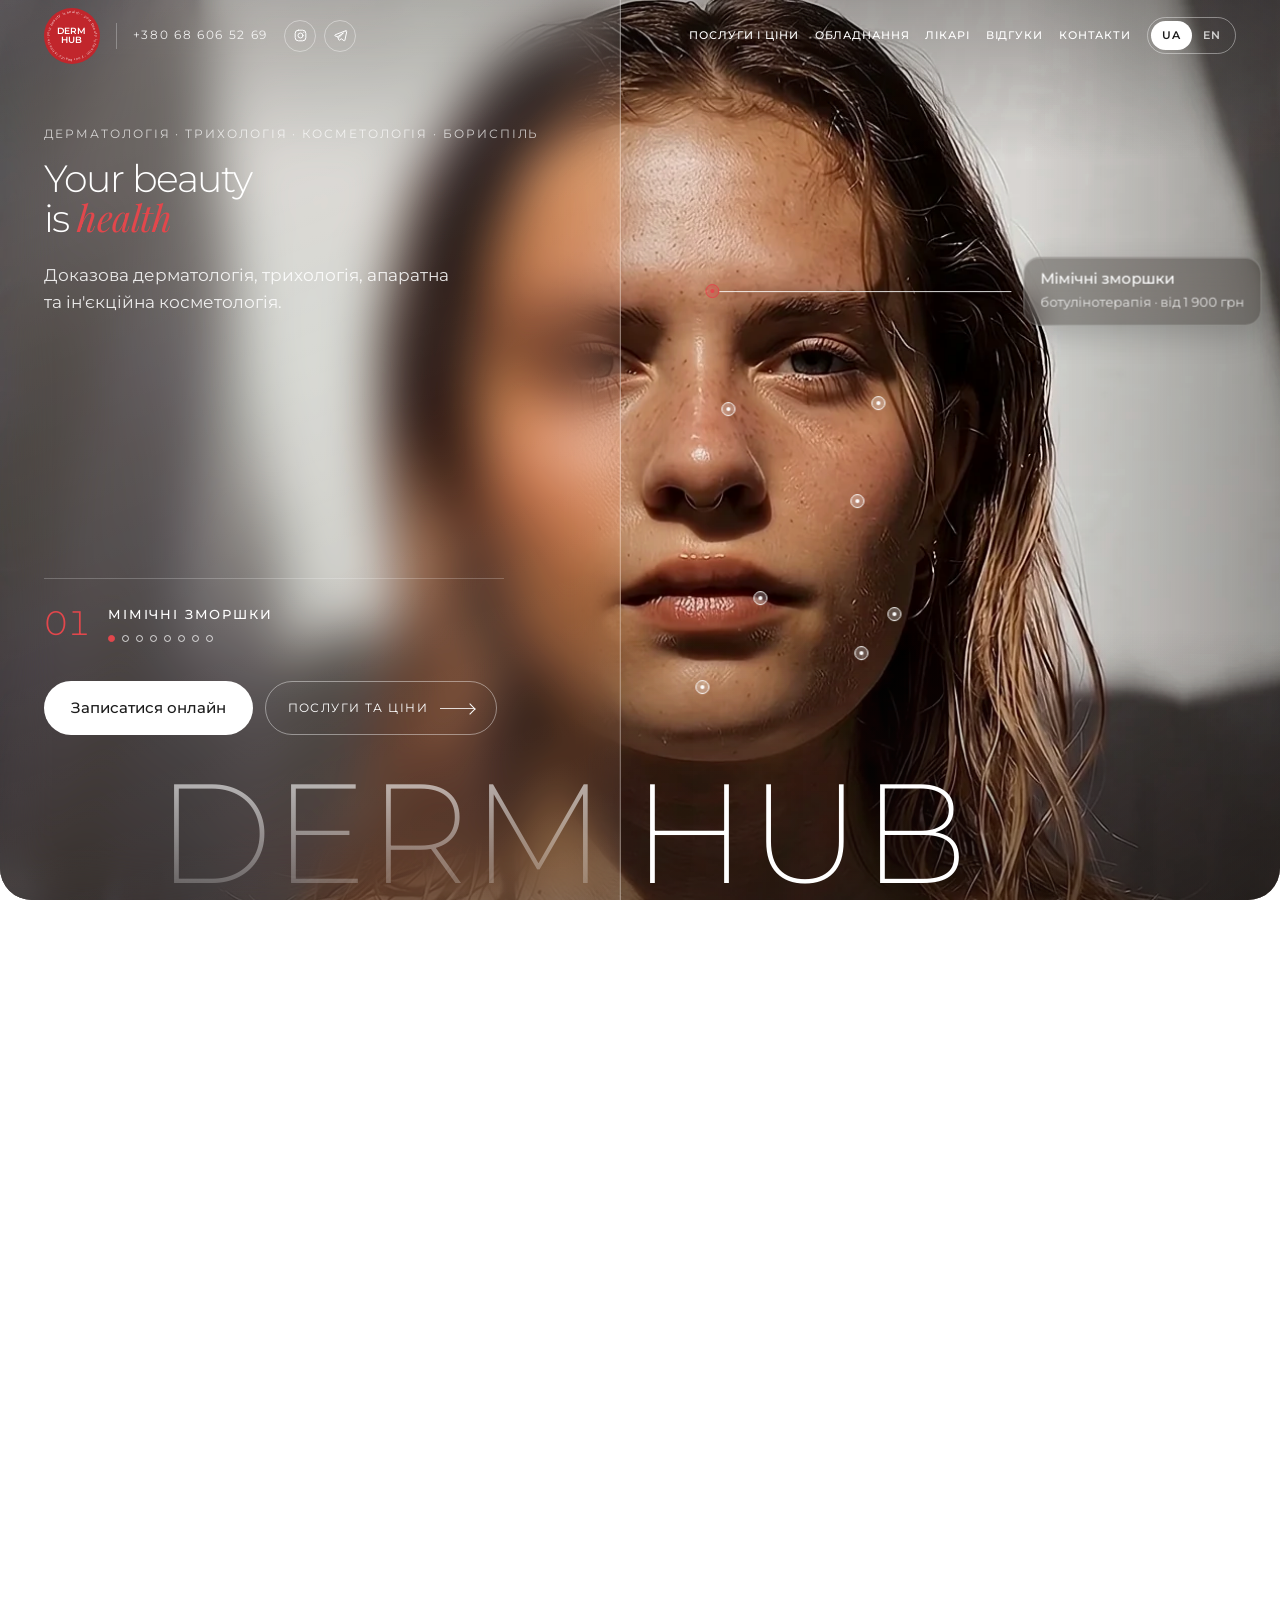
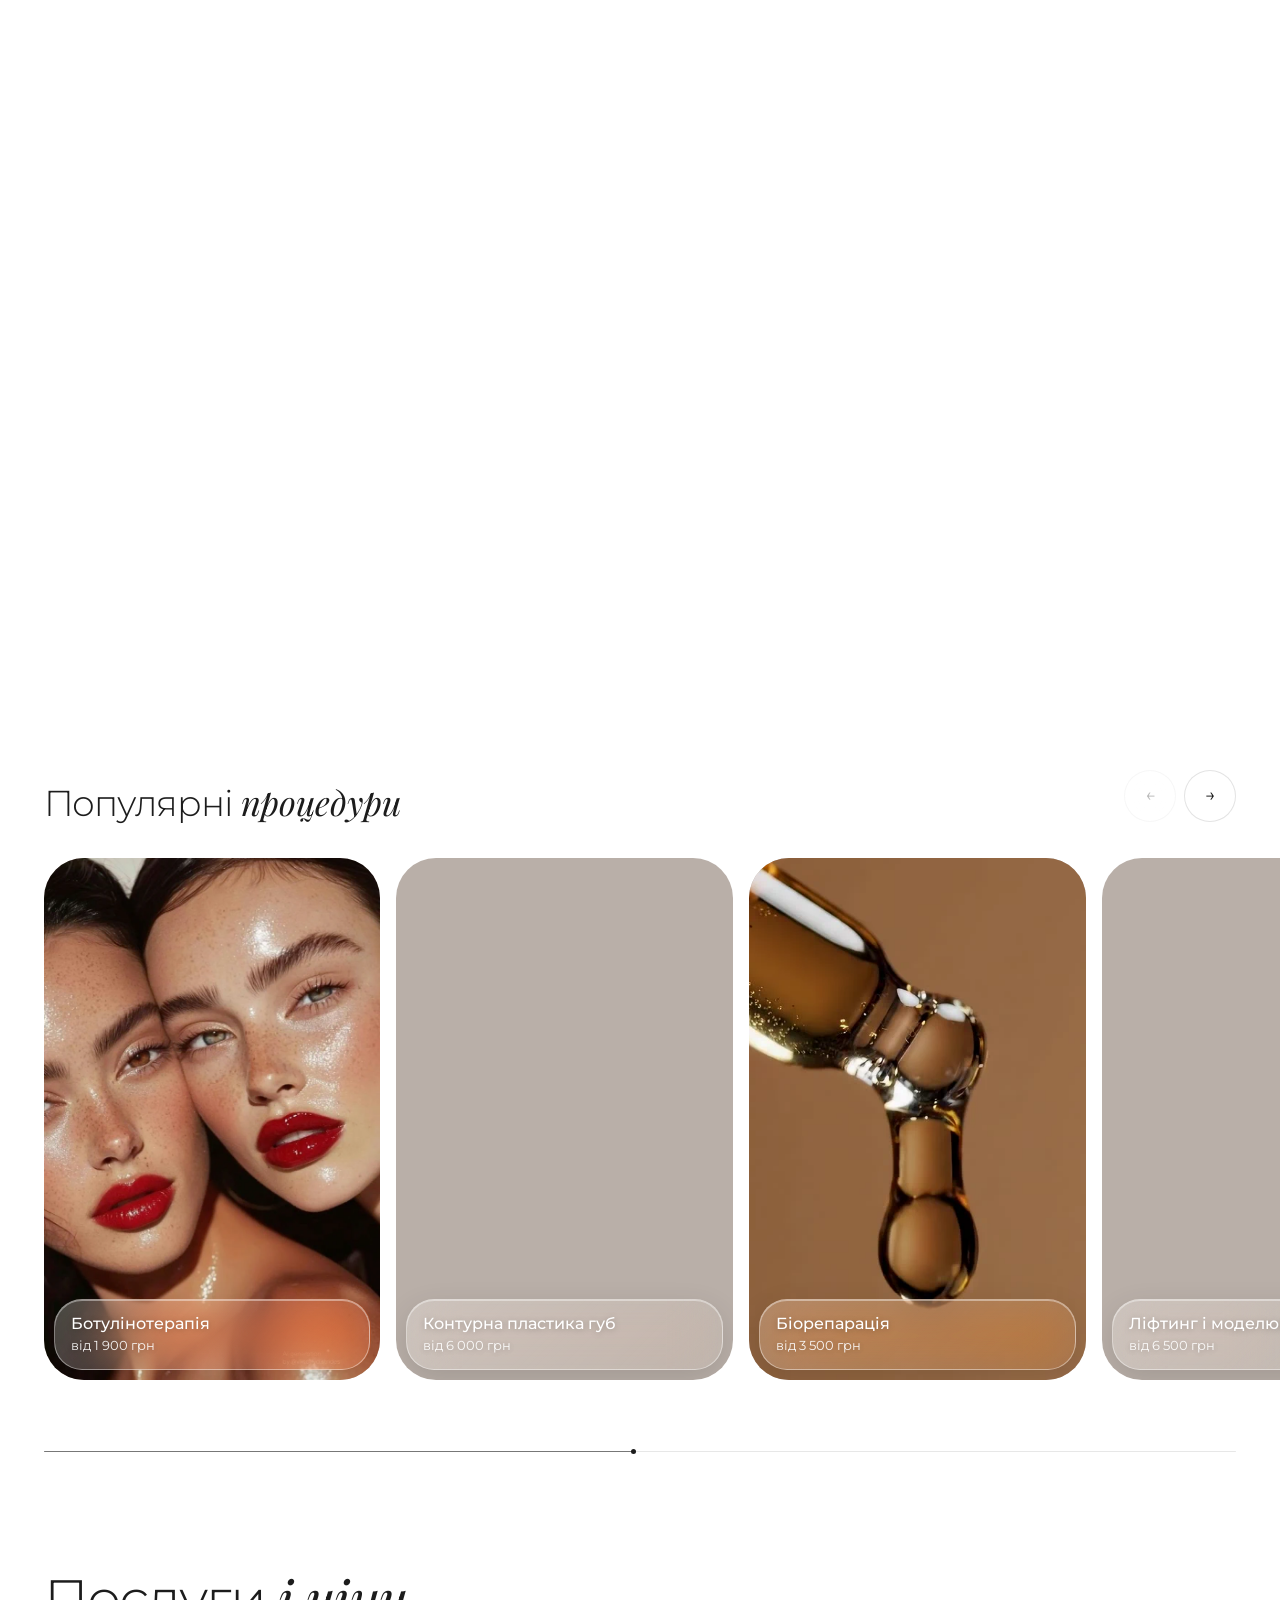
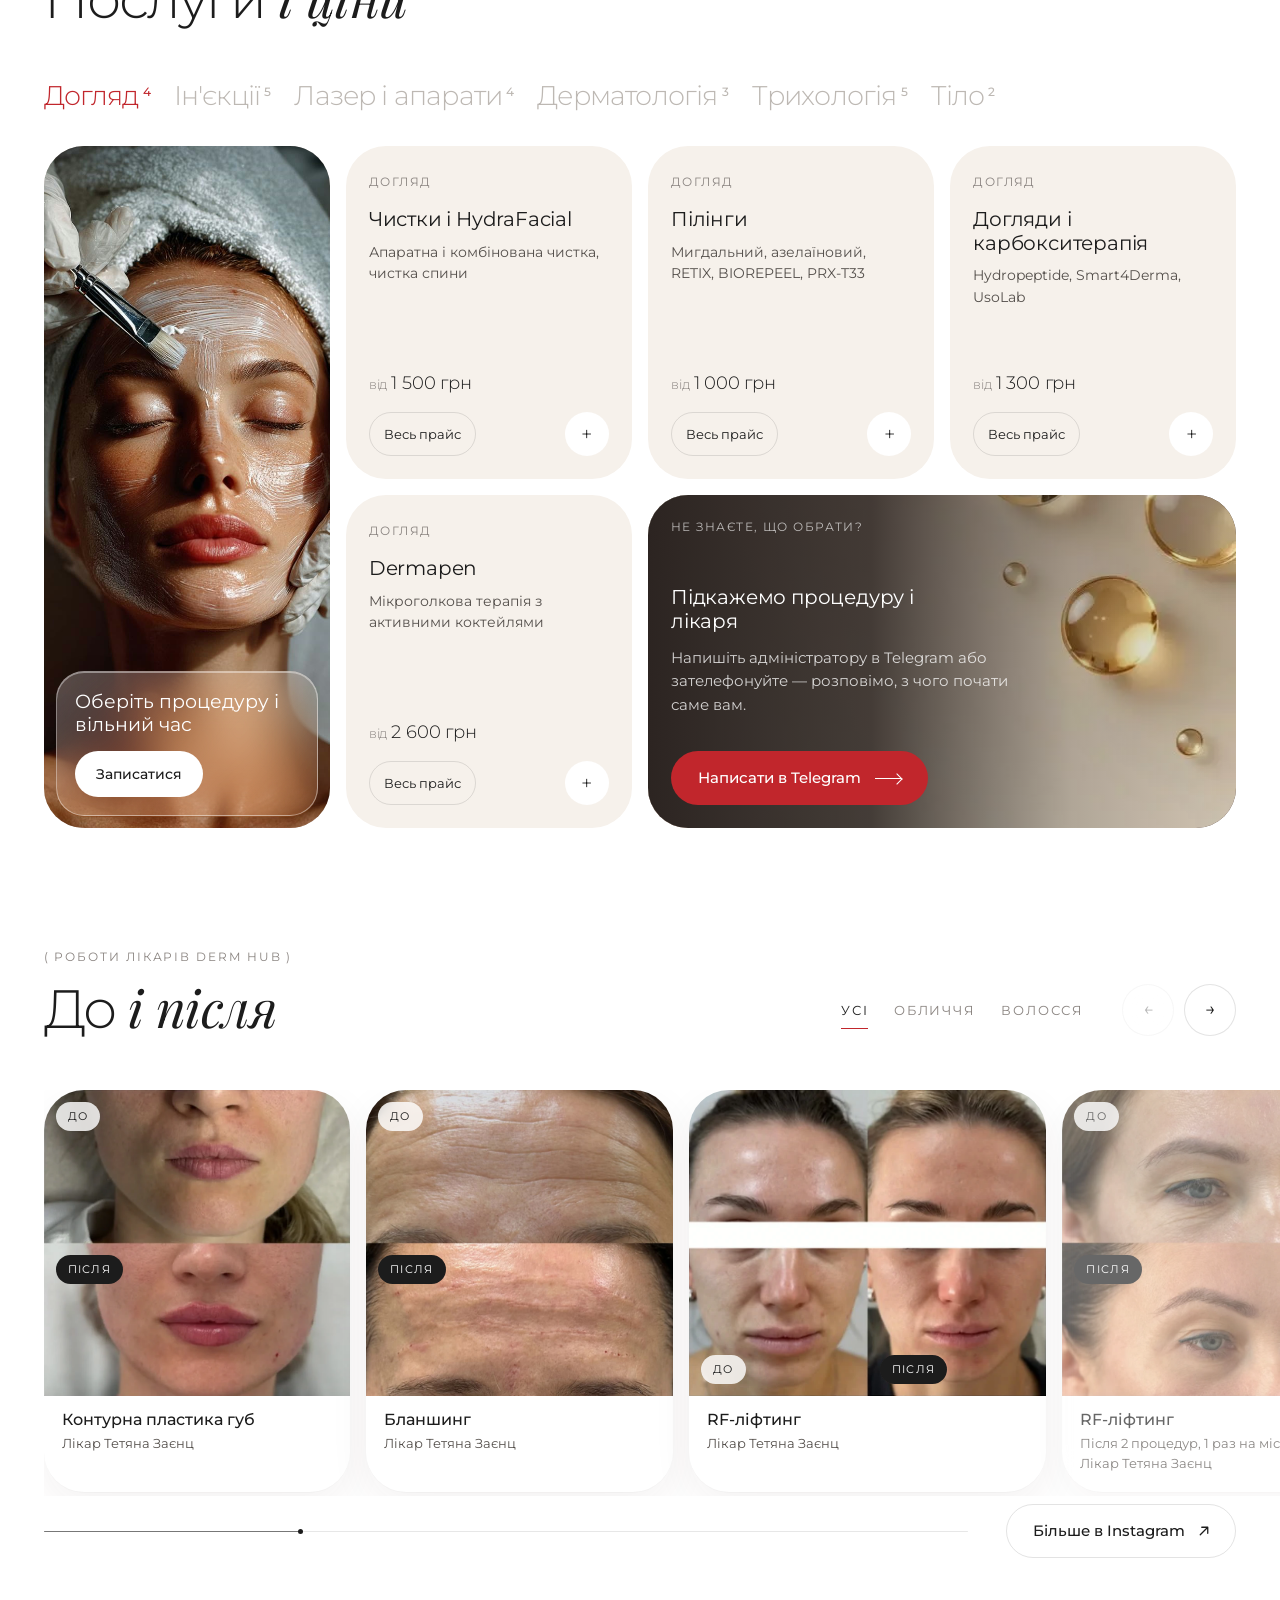
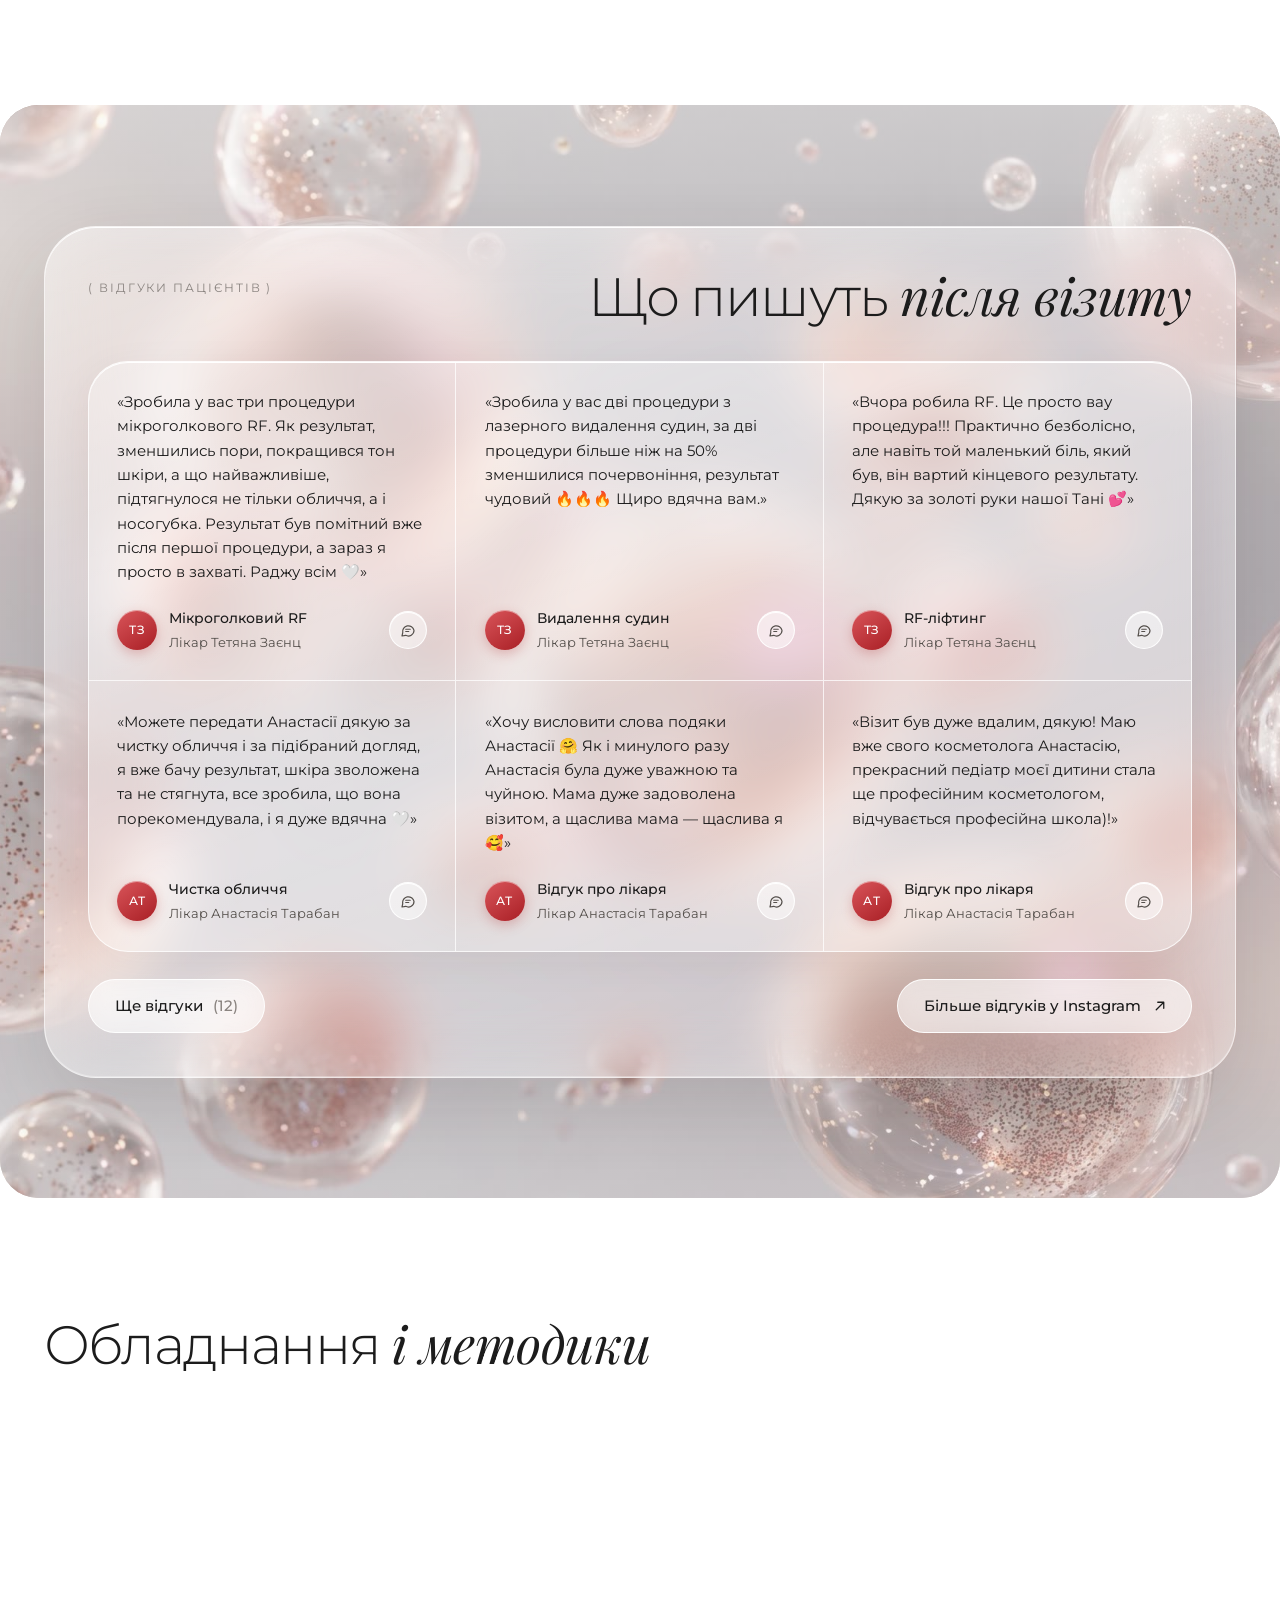
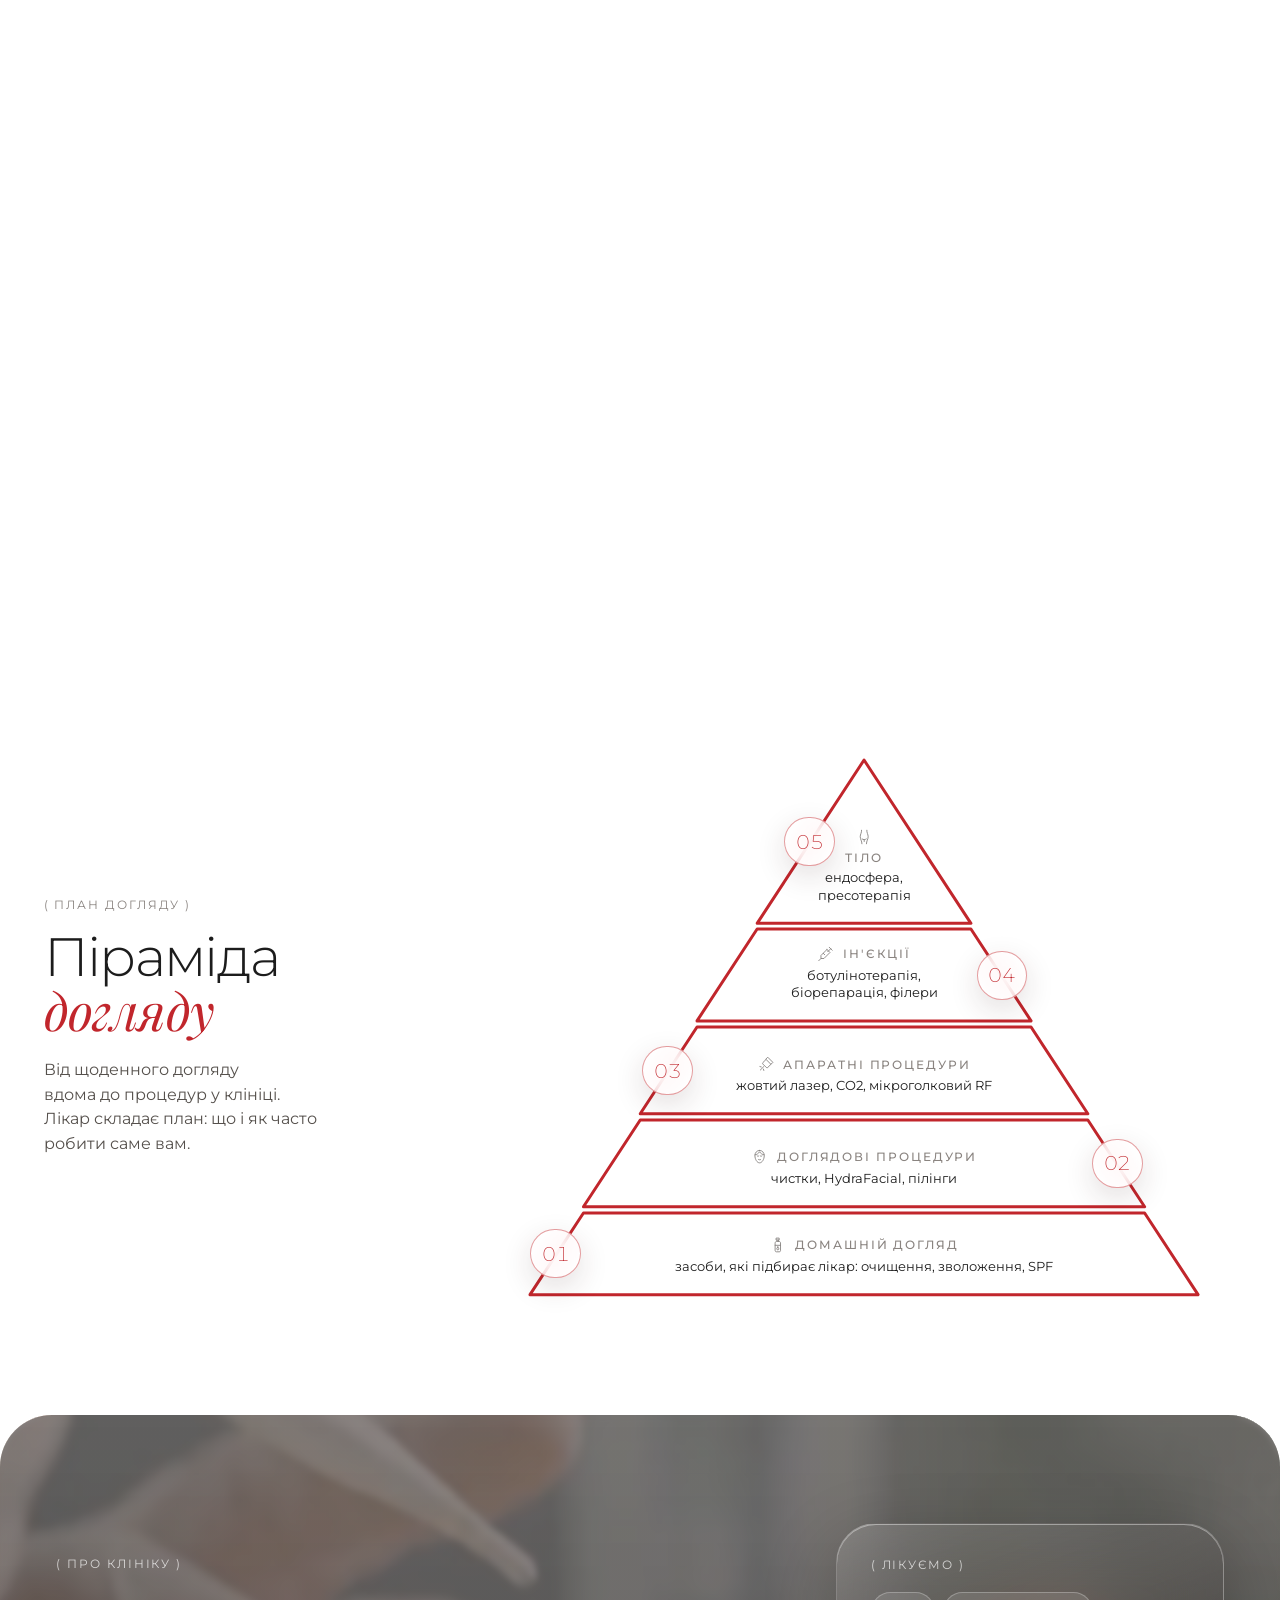
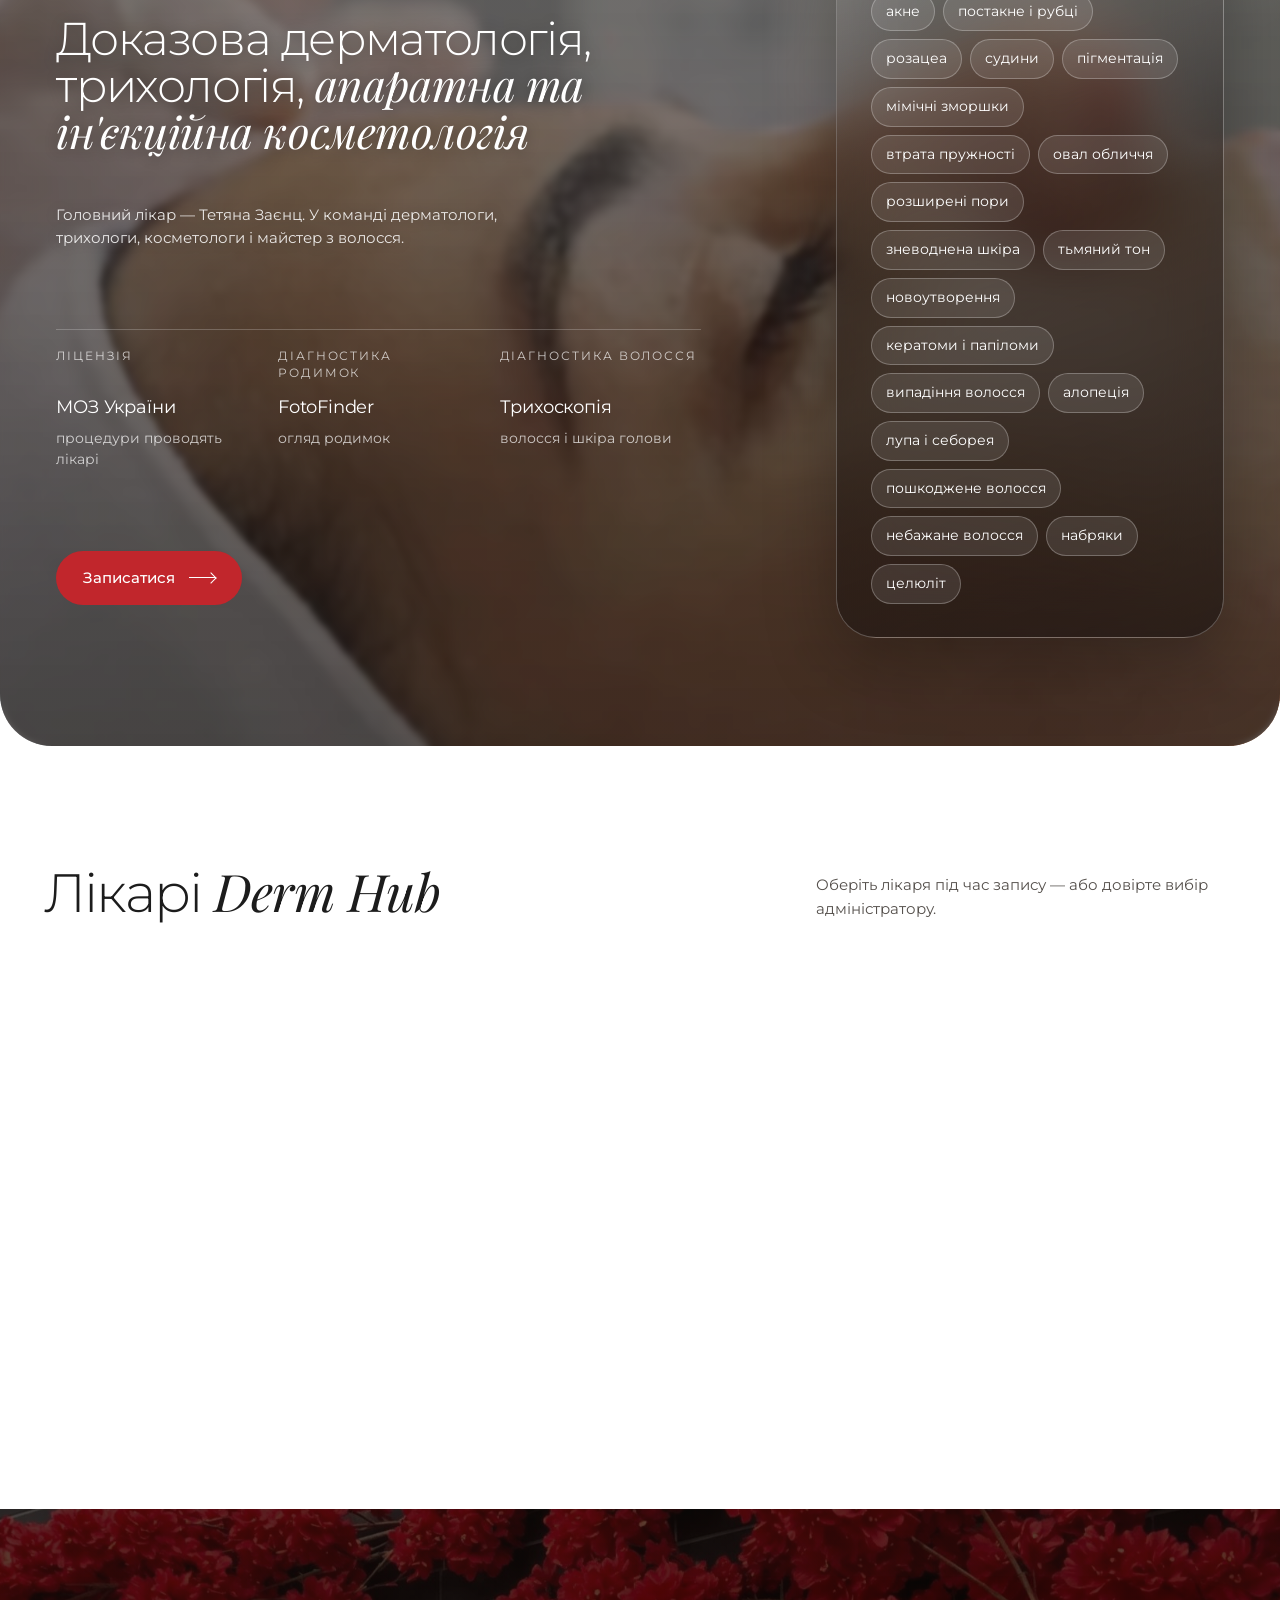
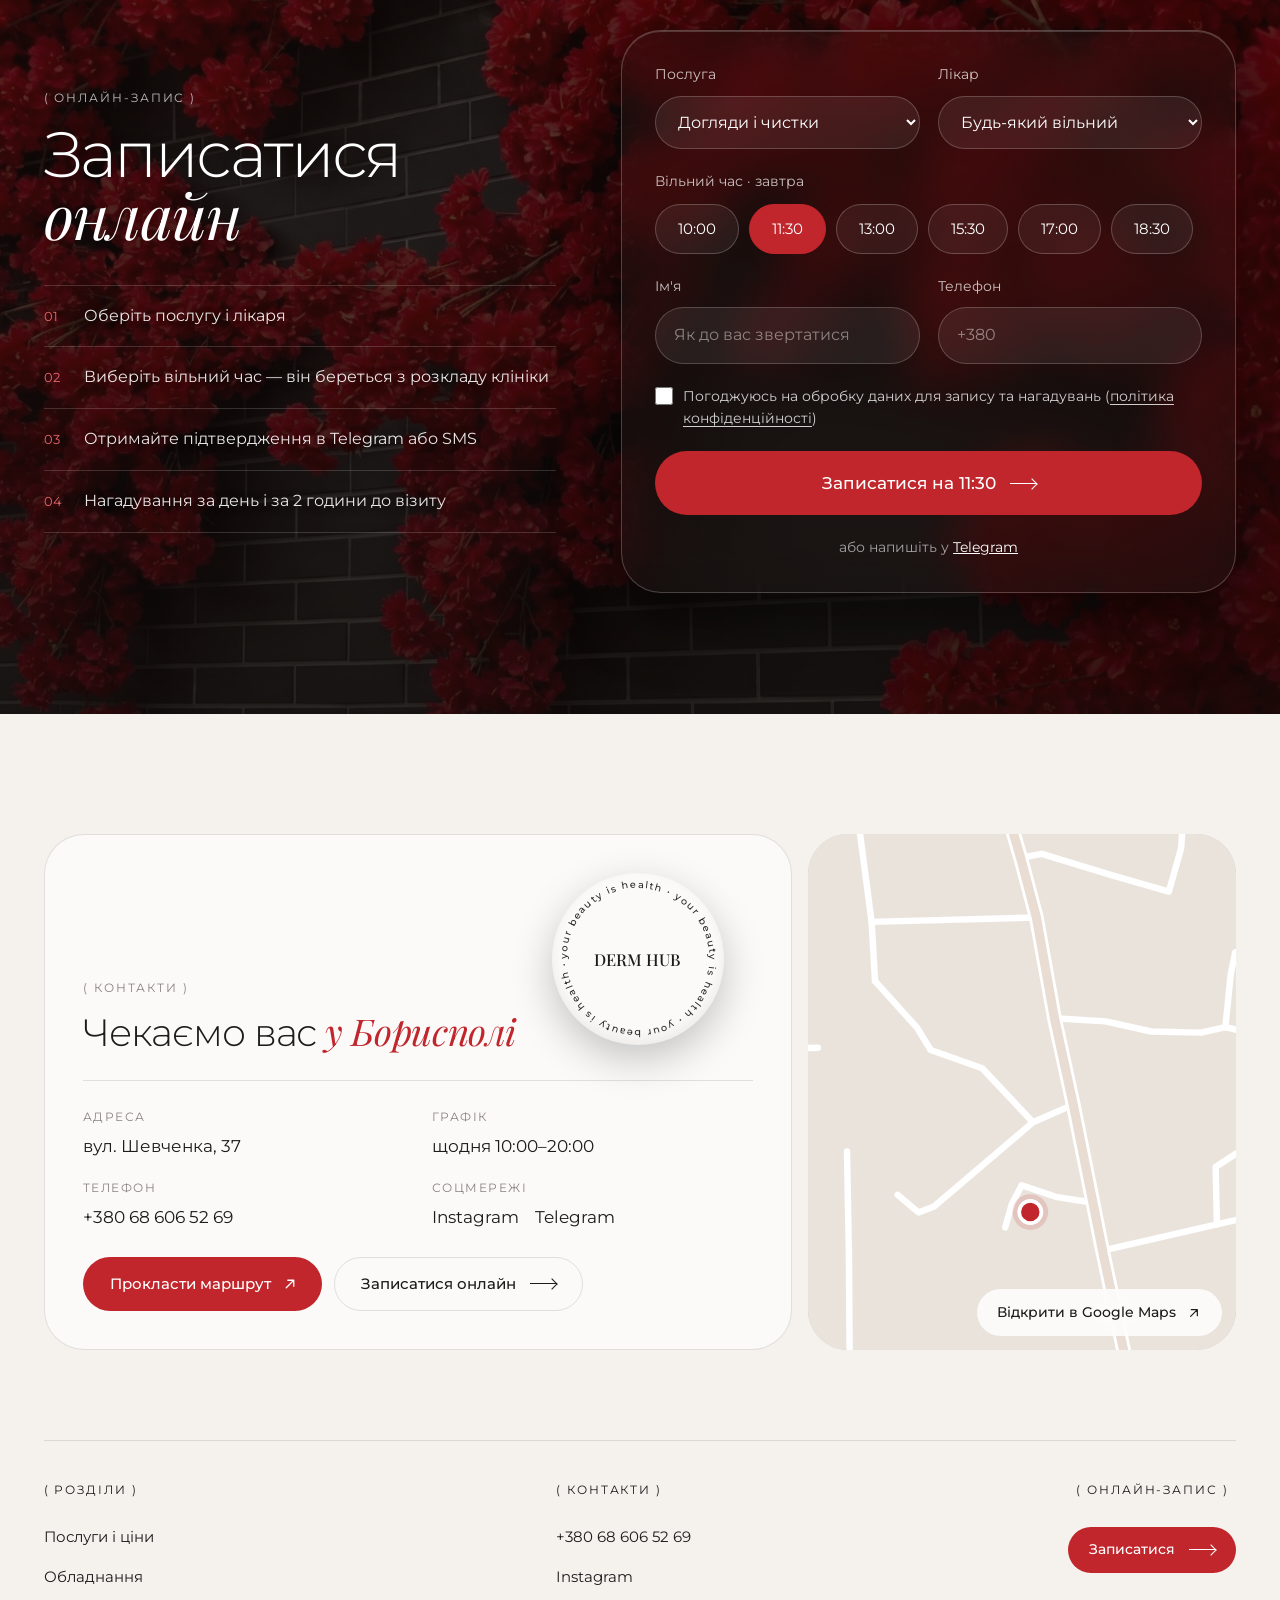
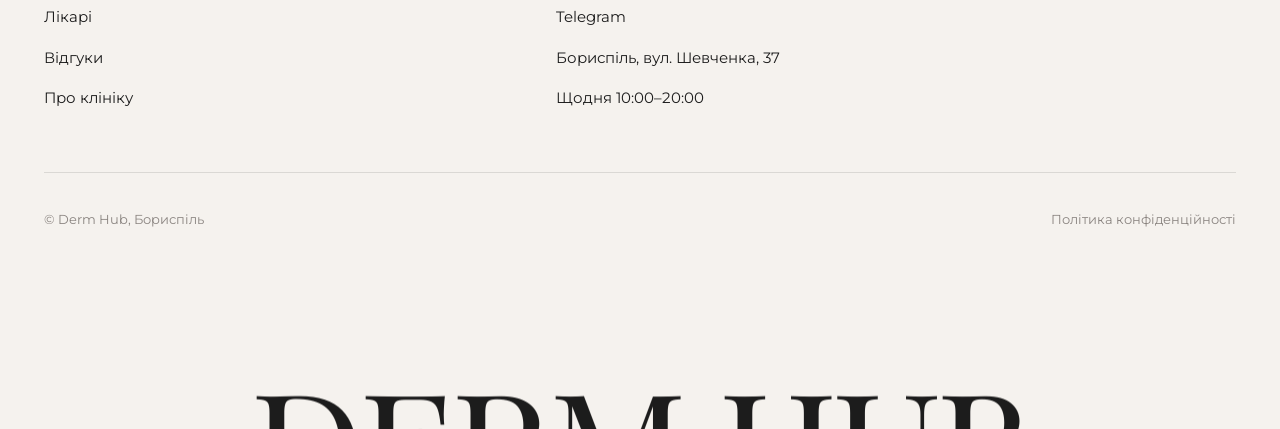
==== commit 1d254817: "Mobile: equal before/after cards, hero tweaks, About heading accent and shade, new treat background " ====
--- a/index.html
+++ b/index.html
@@ -29,8 +29,8 @@
 <link rel="preconnect" href="https://fonts.googleapis.com">
 <link rel="preconnect" href="https://fonts.gstatic.com" crossorigin>
 <link href="https://fonts.googleapis.com/css2?family=Playfair+Display:ital,wght@0,400;0,500;0,600;1,400;1,500&family=Montserrat:wght@200;300;400;500;600&display=swap" rel="stylesheet">
-<link rel="stylesheet" href="css/redesign.css?v=164">
-<link rel="stylesheet" href="css/global.css?v=164">
+<link rel="stylesheet" href="css/redesign.css?v=167">
+<link rel="stylesheet" href="css/global.css?v=167">
 </head>
 <body>
 
@@ -82,7 +82,7 @@
       <div class="hg-body">
         <p class="eyebrow"><span class="eb-d">Дерматологія · Трихологія · Косметологія · Бориспіль</span><span class="eb-m">Медична клініка · Бориспіль</span></p>
         <h1><span class="h1-d">Your beauty<br>is <span class="it">health</span></span><span class="h1-m">DERM HUB</span></h1>
-        <p class="slogan-m">Your beauty is <span class="it">health</span></p>
+        <p class="slogan-m">Your beauty <span class="nw">is <span class="it">health</span></span></p>
         <p class="lead">Доказова дерматологія, трихологія, апаратна та ін'єкційна косметологія.</p>
         <div class="hg-zone" aria-hidden="true"><span class="hg-num">01</span><div><b class="hg-name">Мімічні зморшки</b><span class="hg-dots"><i class="on"></i><i></i><i></i><i></i><i></i><i></i><i></i><i></i></span></div></div>
         <div class="hero-cta">
@@ -406,7 +406,7 @@
 <a class="to-top" href="#top" aria-label="Нагору"><svg viewBox="0 0 24 24" aria-hidden="true"><path d="M12 19V5M5.5 11.5 12 5l6.5 6.5"/></svg></a>
 
 
-<script src="js/prices.js?v=164"></script>
-<script src="js/redesign.js?v=164"></script>
+<script src="js/prices.js?v=167"></script>
+<script src="js/redesign.js?v=167"></script>
 </body>
 </html>
--- a/css/global.css
+++ b/css/global.css
@@ -452,13 +452,13 @@
   /* хіро: відео ще більше й правіше (ліве крило носа за краєм), голова під меню; усі тексти — ліворуч від обличчя на склі з розмиттям */
   .hero-frame{height:max(calc(100svh + 54px),654px)}
   .hero-frame>.hero-mob{top:calc(var(--head) + 124px - 144.2vw);left:0;right:auto;bottom:auto;width:176vw;height:313vw;max-width:none;object-fit:cover;object-position:0 0}
-  .hero-shade{background:linear-gradient(90deg,rgba(24,18,16,.66) 0%,rgba(24,18,16,.42) 40%,rgba(24,18,16,.06) 70%,rgba(24,18,16,.06) 100%),linear-gradient(0deg,rgba(24,18,16,.68) 0%,rgba(24,18,16,.35) 26%,rgba(24,18,16,0) 46%),linear-gradient(180deg,rgba(24,18,16,.3) 0,rgba(24,18,16,0) 130px)}
+  .hero-shade{background:linear-gradient(90deg,rgba(24,18,16,.74) 0%,rgba(24,18,16,.5) 40%,rgba(24,18,16,.1) 70%,rgba(24,18,16,.1) 100%),linear-gradient(0deg,rgba(24,18,16,.76) 0%,rgba(24,18,16,.42) 26%,rgba(24,18,16,0) 46%),linear-gradient(180deg,rgba(24,18,16,.3) 0,rgba(24,18,16,0) 130px)}
   /* без плашки: тексти прямо на відео ліворуч від обличчя, кнопки — внизу першого екрана */
   .hero-glass{inset:calc(var(--head) + 40px) 20px 58px 20px;width:auto;padding:0;display:flex;flex-direction:column;justify-content:flex-start;background:none;border:0;border-radius:0;box-shadow:none;-webkit-backdrop-filter:none;backdrop-filter:none}
   .hero-glass .hg-body{display:contents}
   .hero-glass .hg-body>:not(.hero-cta){max-width:60vw;text-shadow:0 1px 18px rgba(20,14,12,.35)}
   .hero-glass .eyebrow{font-size:10px;letter-spacing:.16em;line-height:1.6;white-space:normal;max-width:80vw!important}
-  .hero-glass h1{margin-top:16px;font-size:clamp(36px,11vw,44px);line-height:1;max-width:74vw!important}
+  .hero-glass h1{margin-top:16px;font-size:clamp(42px,13vw,54px);line-height:1;max-width:74vw!important}
   .hero-glass .lead{margin-top:16px;font-size:17px;line-height:1.42;max-width:74vw!important}
   .hero-glass .hero-cta{margin-top:auto;gap:10px}
   .hero-glass .hero-cta .btn{padding:16px 12px;font-size:15px}
@@ -524,14 +524,15 @@
   .pyr-legend span{font-size:14px;line-height:1.4;color:var(--ink2)}
   .pyr-legend em{font-style:normal;font-size:10.5px;font-weight:600;letter-spacing:.1em;text-transform:uppercase;color:var(--red)}
   /* «Про клініку»: відео — смугою 16:9 зверху, текст на склі під ним */
-  .ab-stage{background:#2b2523;padding-top:calc(100vw - 180px)}
-  .ab-lead{margin-top:20px}
+  .ab-stage{background:#2b2523;padding-top:calc(100vw - 210px)}
+  .ab-lead{margin-top:34px}
+  .ab-main h2 .it{color:var(--red)}
   .res-foot{margin-top:30px}
   .ab-video{inset:0 auto auto 0;width:100%;height:auto;aspect-ratio:1/1;object-fit:cover;clip-path:none;border-radius:var(--r-m) var(--r-m) 0 0;object-position:50% 50%}
-  .ab-stage::before{-webkit-backdrop-filter:none;backdrop-filter:none;background:linear-gradient(180deg,rgba(43,37,35,0) 0,rgba(43,37,35,0) 45vw,rgba(43,37,35,.35) 68vw,rgba(43,37,35,.8) 88vw,#2b2523 100vw)}
+  .ab-stage::before{-webkit-backdrop-filter:blur(6px);backdrop-filter:blur(6px);-webkit-mask-image:linear-gradient(180deg,transparent 28vw,#000 62vw);mask-image:linear-gradient(180deg,transparent 28vw,#000 62vw);background:linear-gradient(180deg,rgba(43,37,35,0) 0,rgba(43,37,35,0) 28vw,rgba(43,37,35,.5) 55vw,rgba(43,37,35,.85) 80vw,#2b2523 100vw)}
   .ab-treat{isolation:isolate;overflow:hidden}
-  .ab-treat::before{content:"";position:absolute;inset:-30px;z-index:-2;background:url(../img/about-poster.jpg?v=2) 30% 50%/cover;filter:blur(16px) saturate(115%)}
-  .ab-treat::after{content:"";position:absolute;inset:0;z-index:-1;background:linear-gradient(160deg,rgba(40,30,27,.42),rgba(30,22,20,.62))}
+  .ab-treat::before{content:"";position:absolute;inset:-30px;z-index:-2;background:url(../img/bg-cells.jpg) 50% 50%/cover;filter:blur(5px) saturate(110%)}
+  .ab-treat::after{content:"";position:absolute;inset:0;z-index:-1;background:linear-gradient(160deg,rgba(36,20,20,.52),rgba(26,16,16,.7))}
   .ab-facts{row-gap:36px}
   /* лікарі — відступ зліва при свайпі */
   .team{scroll-padding-inline:var(--pad)}
@@ -596,5 +597,8 @@
   .rvx-bar{display:block;margin-top:calc(var(--space-track) - 5px)}
   .rvx-bar + .rvx-foot{margin-top:22px}
   /* до/після: підпис без запасу на другий рядок лікаря — без зайвої порожнечі під карткою */
-  .ba-sec .case-cap{min-height:0}
-}
+  .ba-sec .case-cap{min-height:0;flex:1}
+  .ba-sec .res-row{align-items:stretch}
+  .ba-sec .res-row .case{display:flex;flex-direction:column}
+}
+@media (max-width:640px){.hero-glass .slogan-m .nw{white-space:nowrap}}
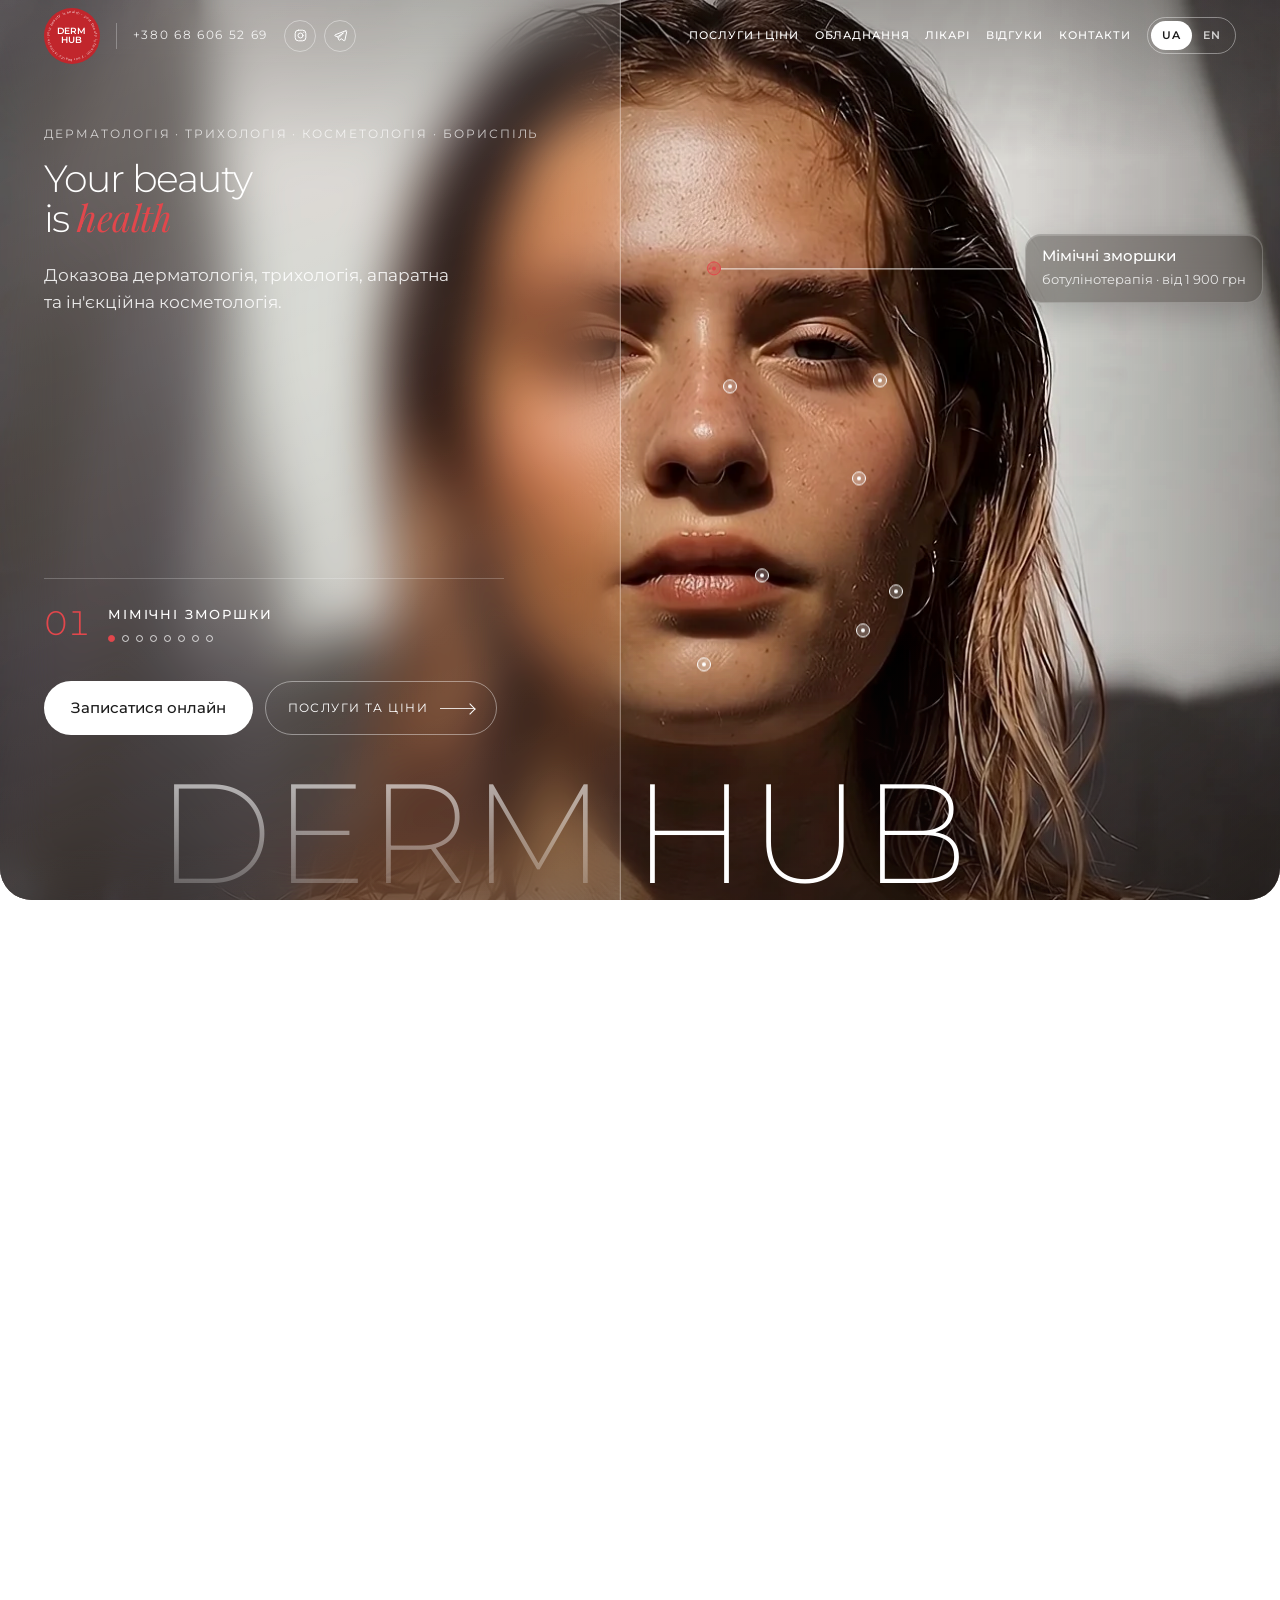
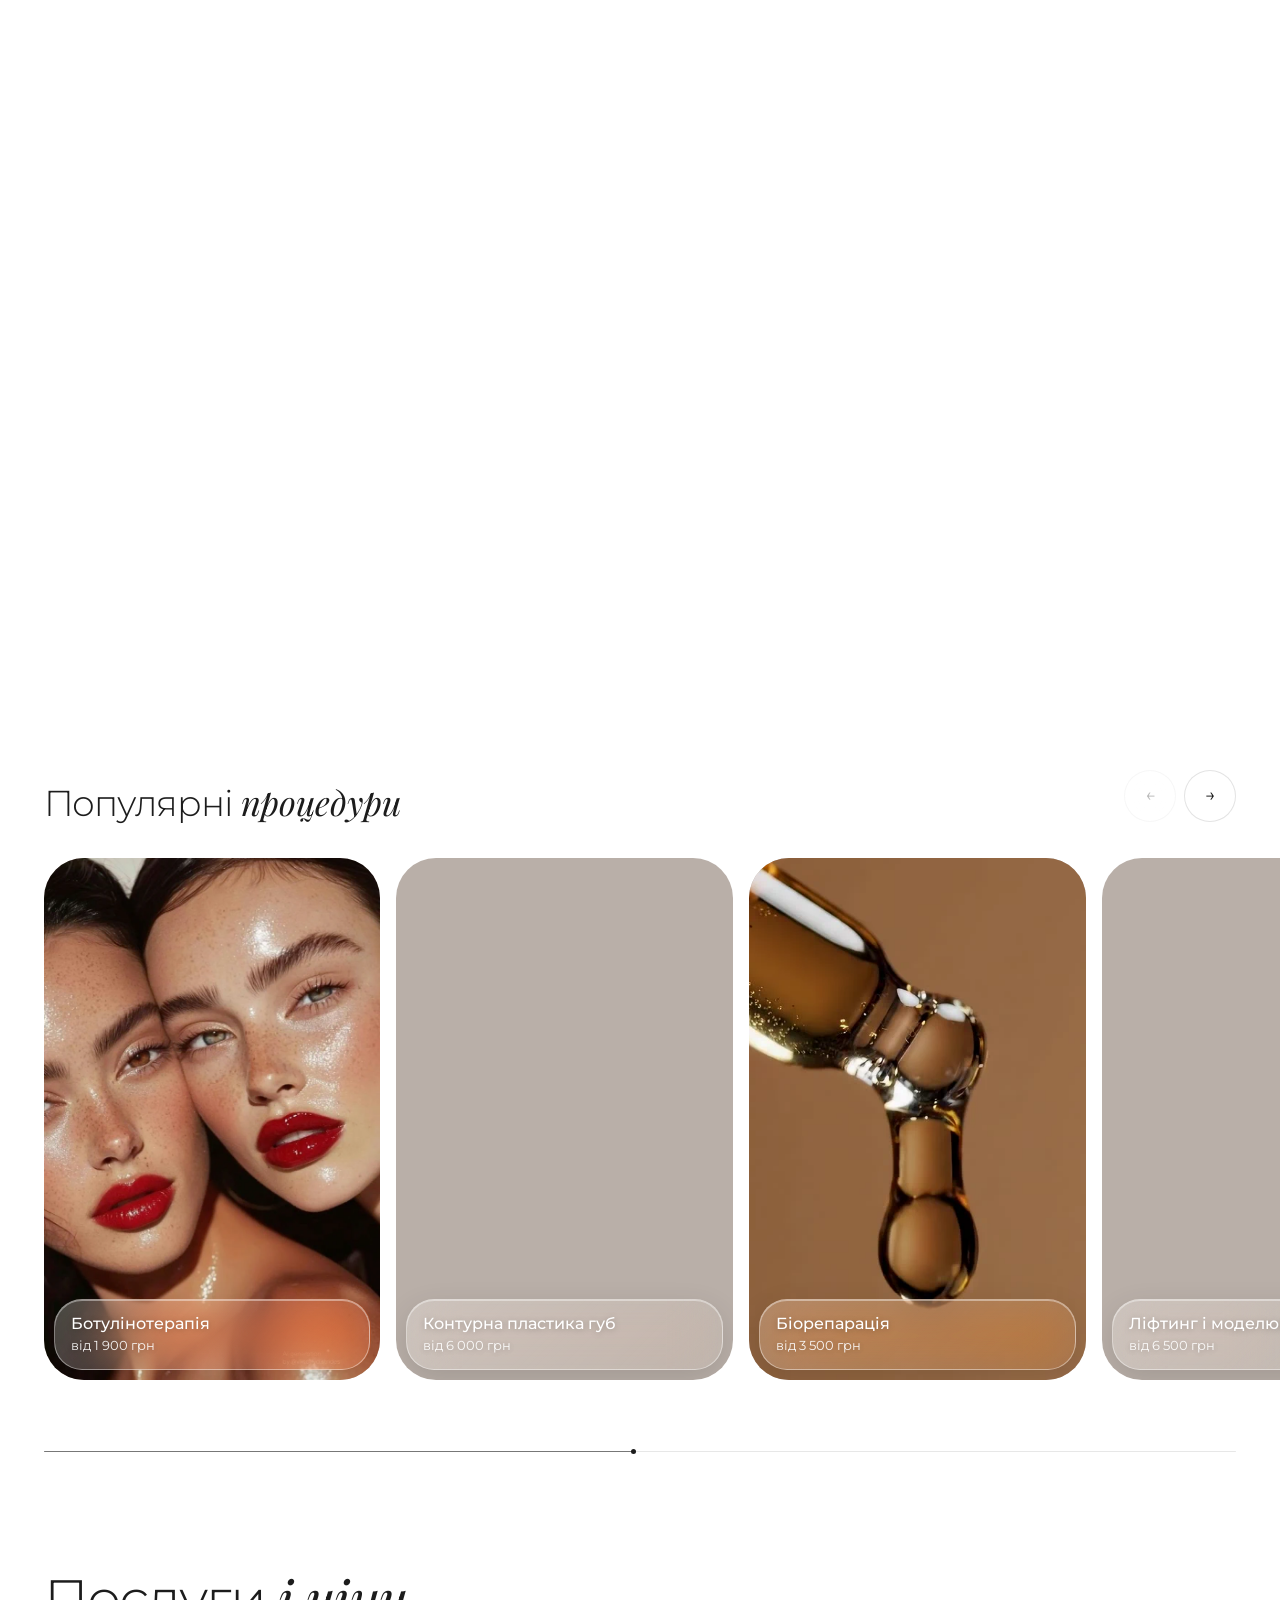
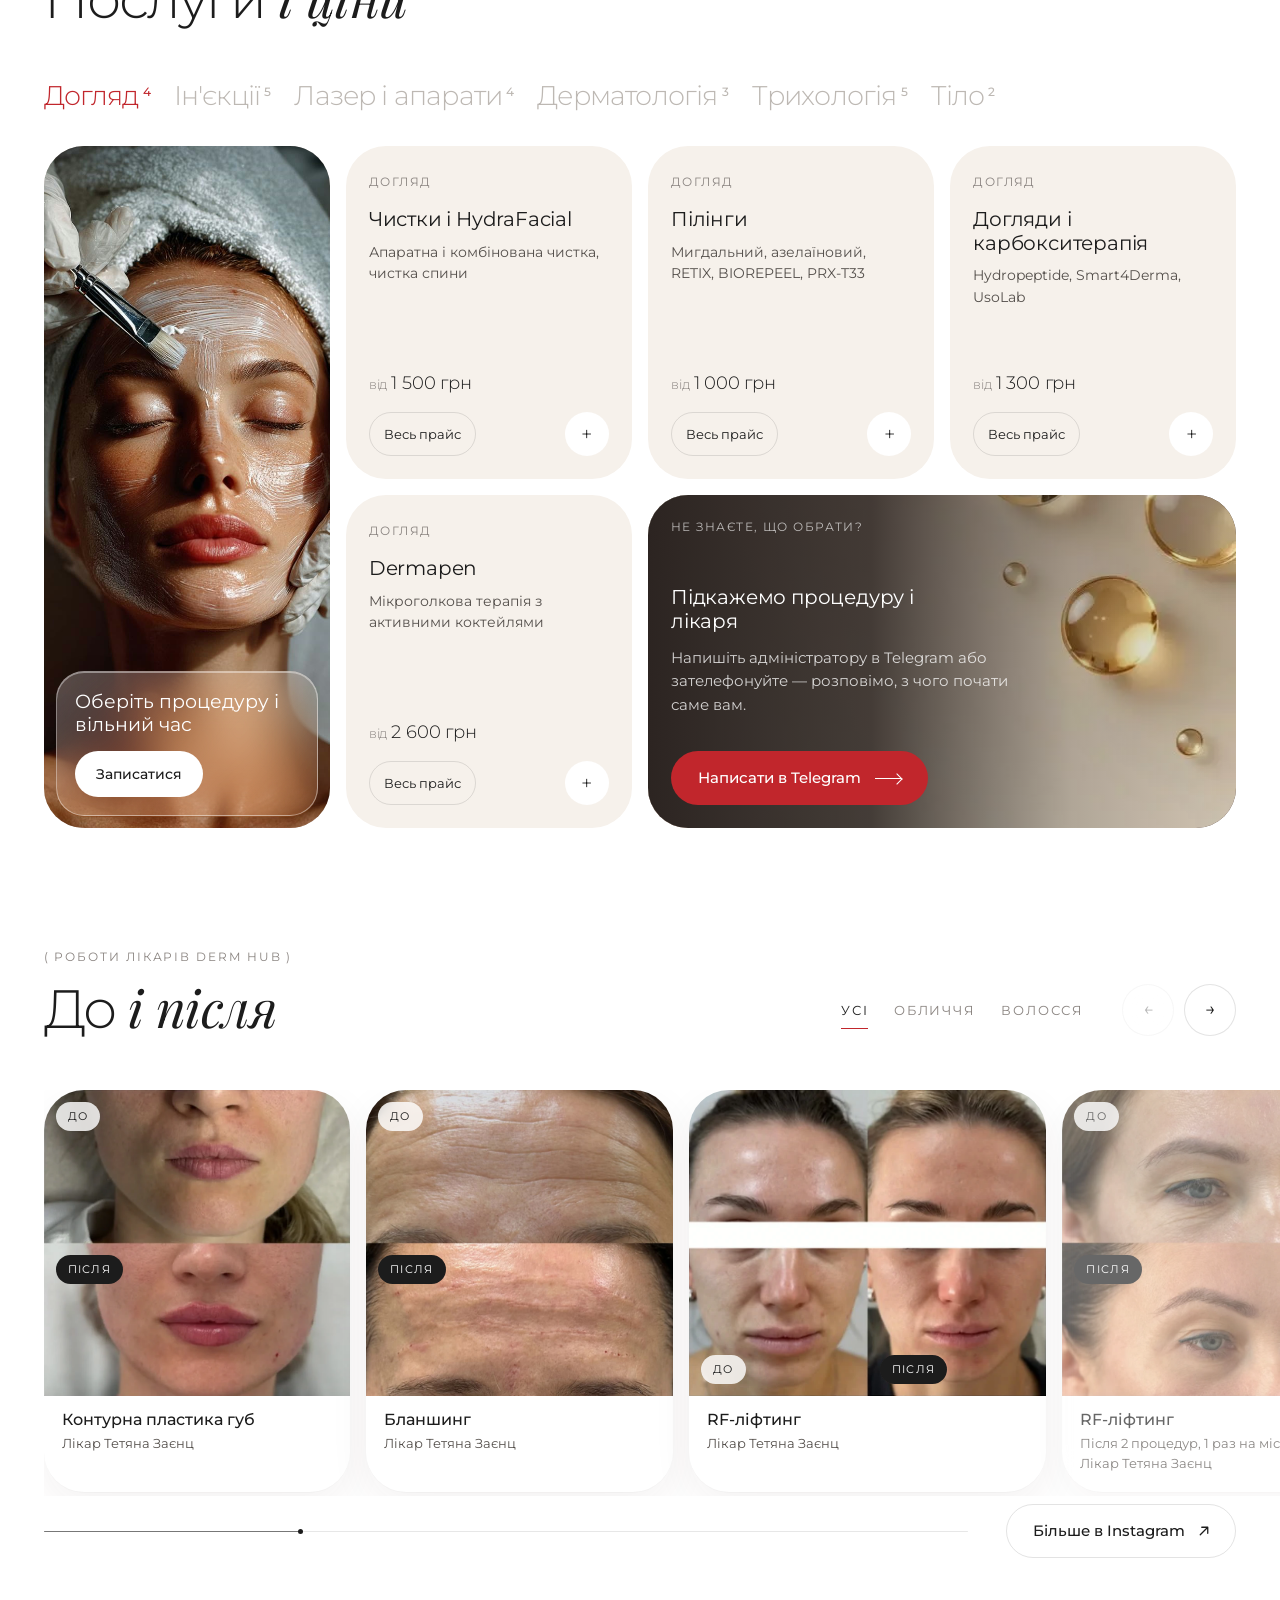
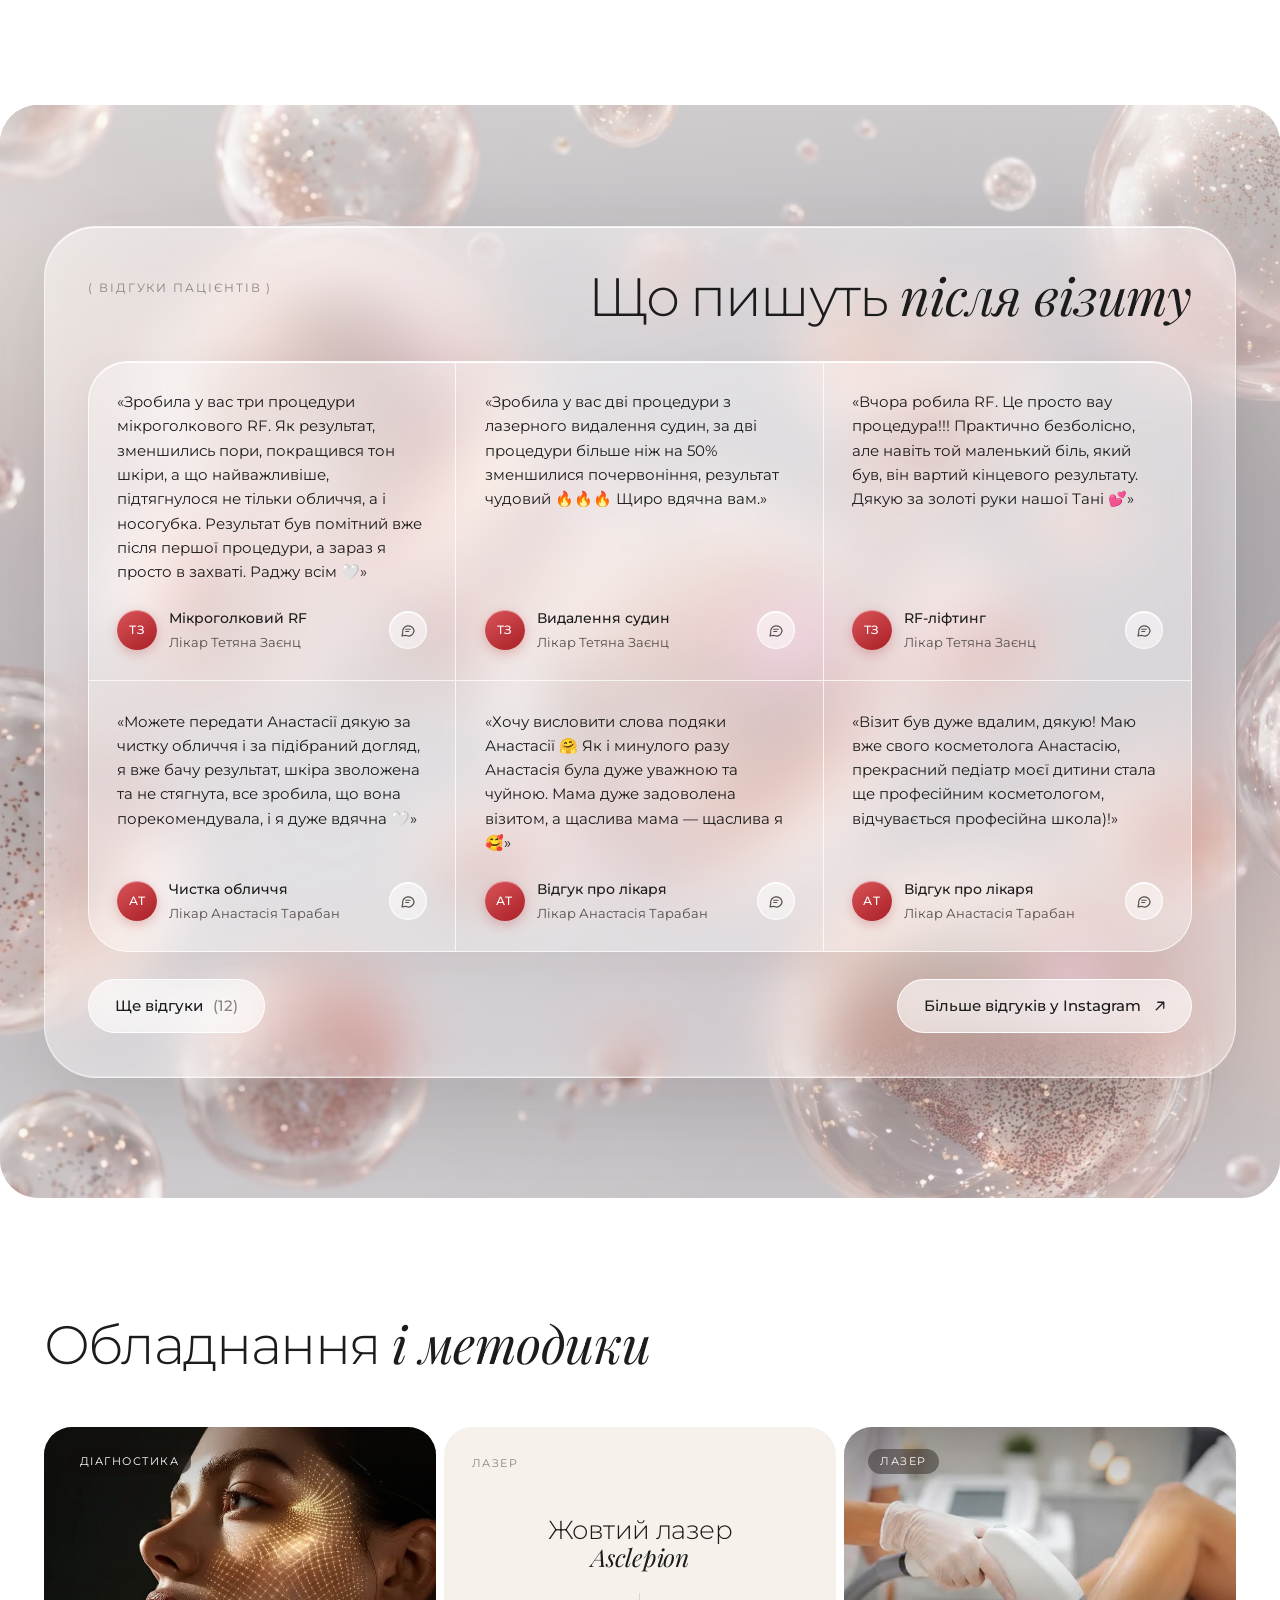
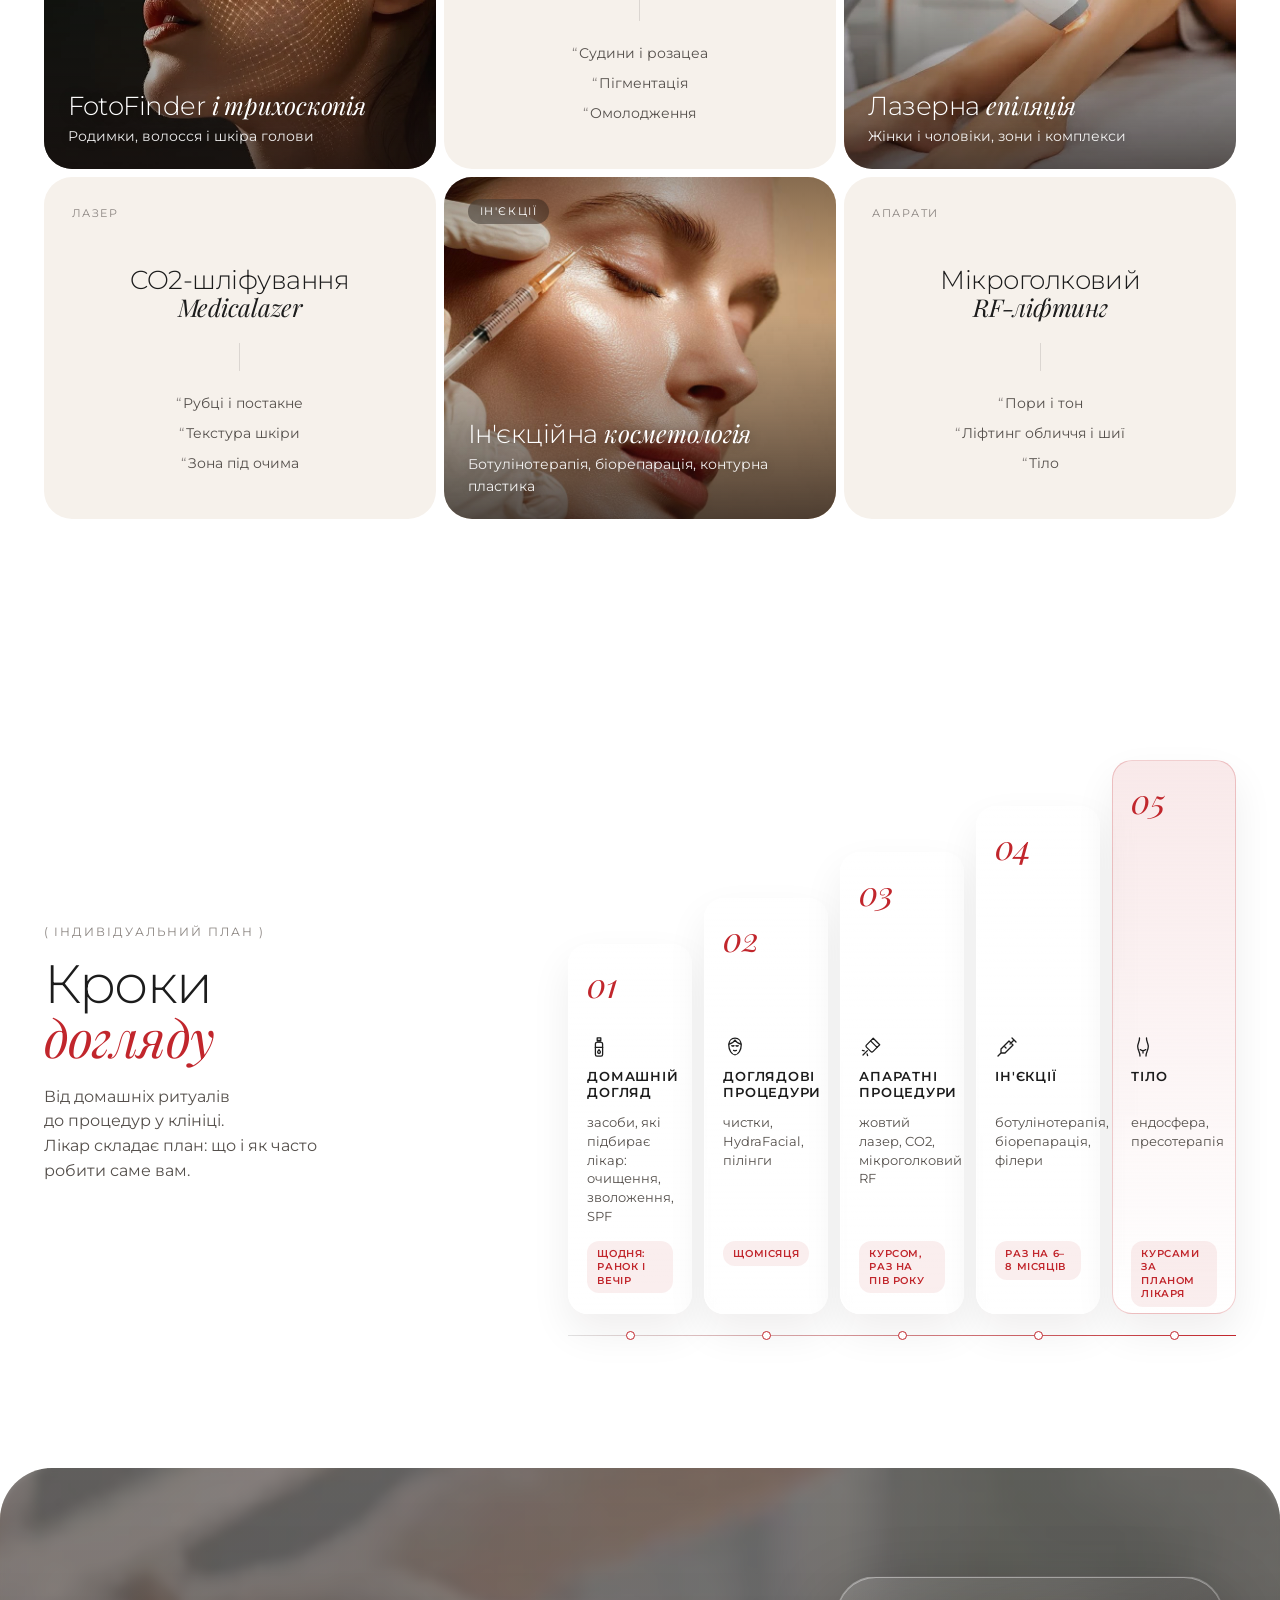
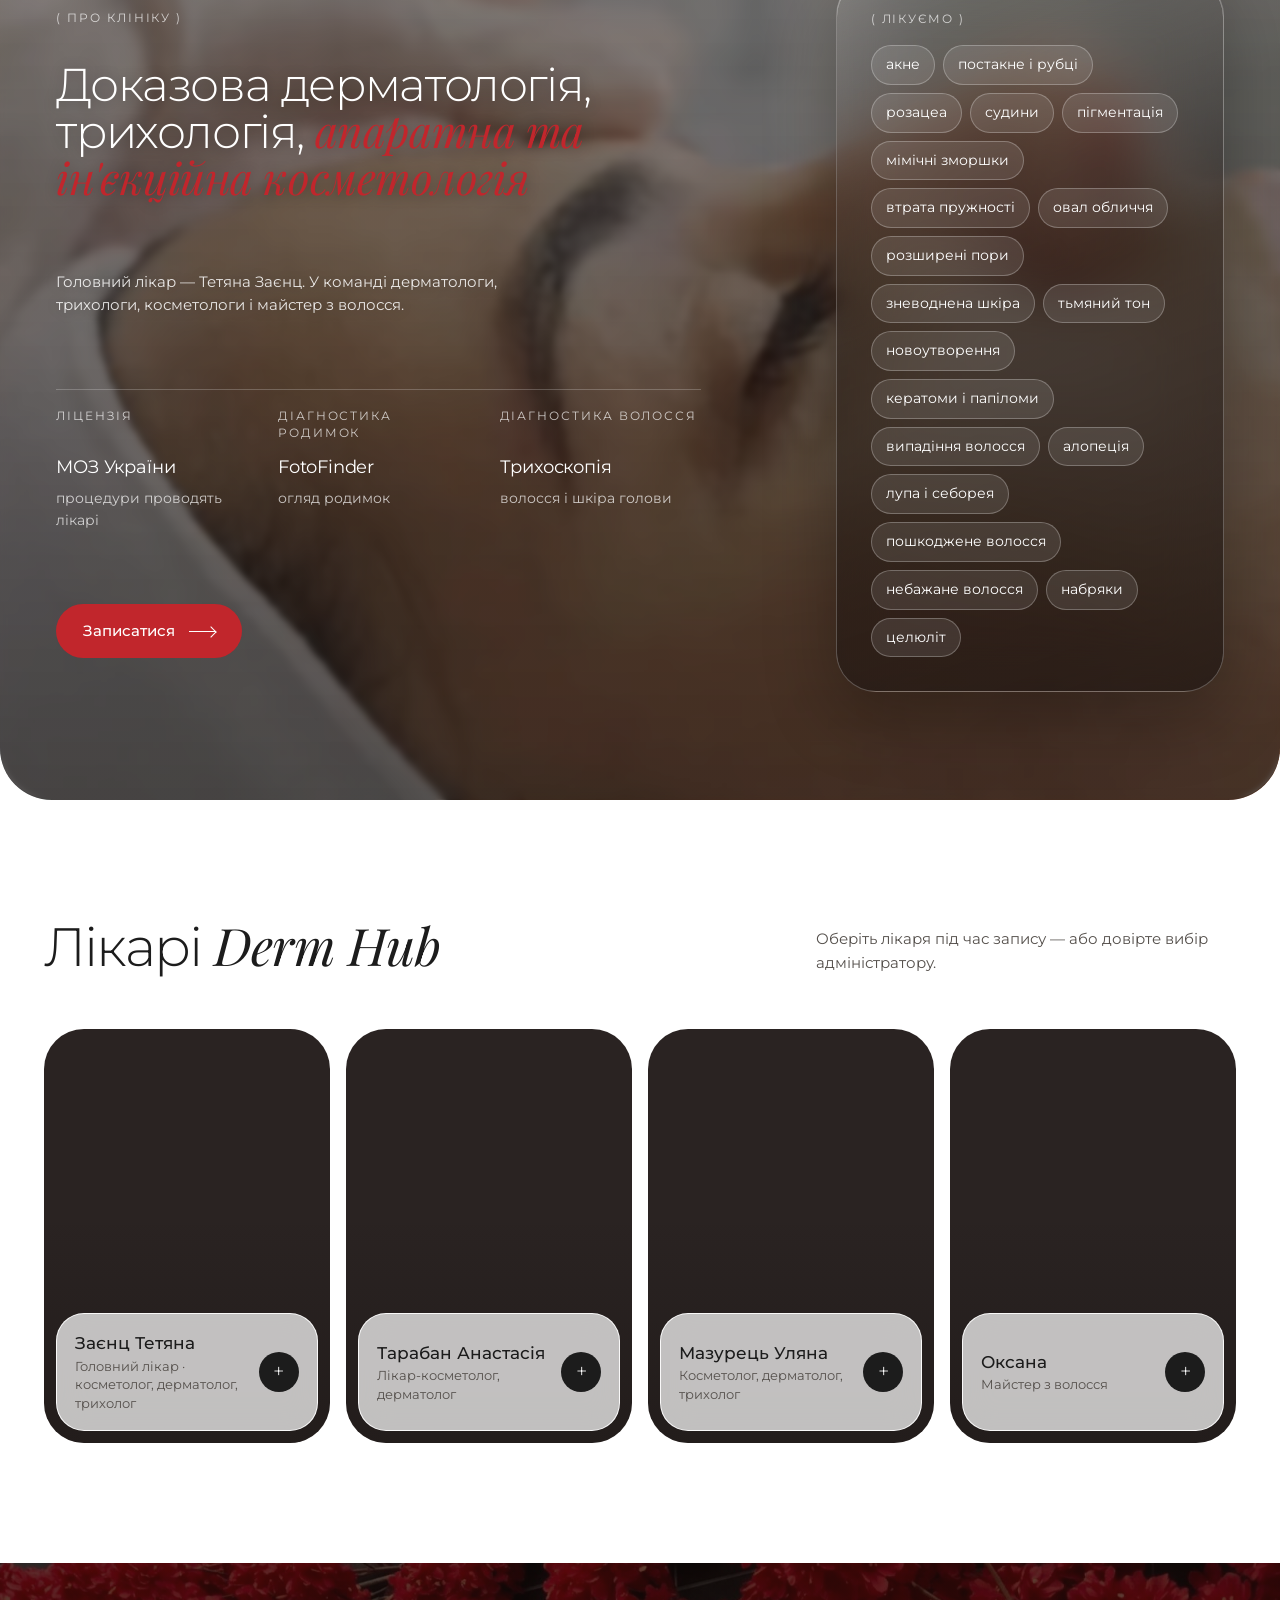
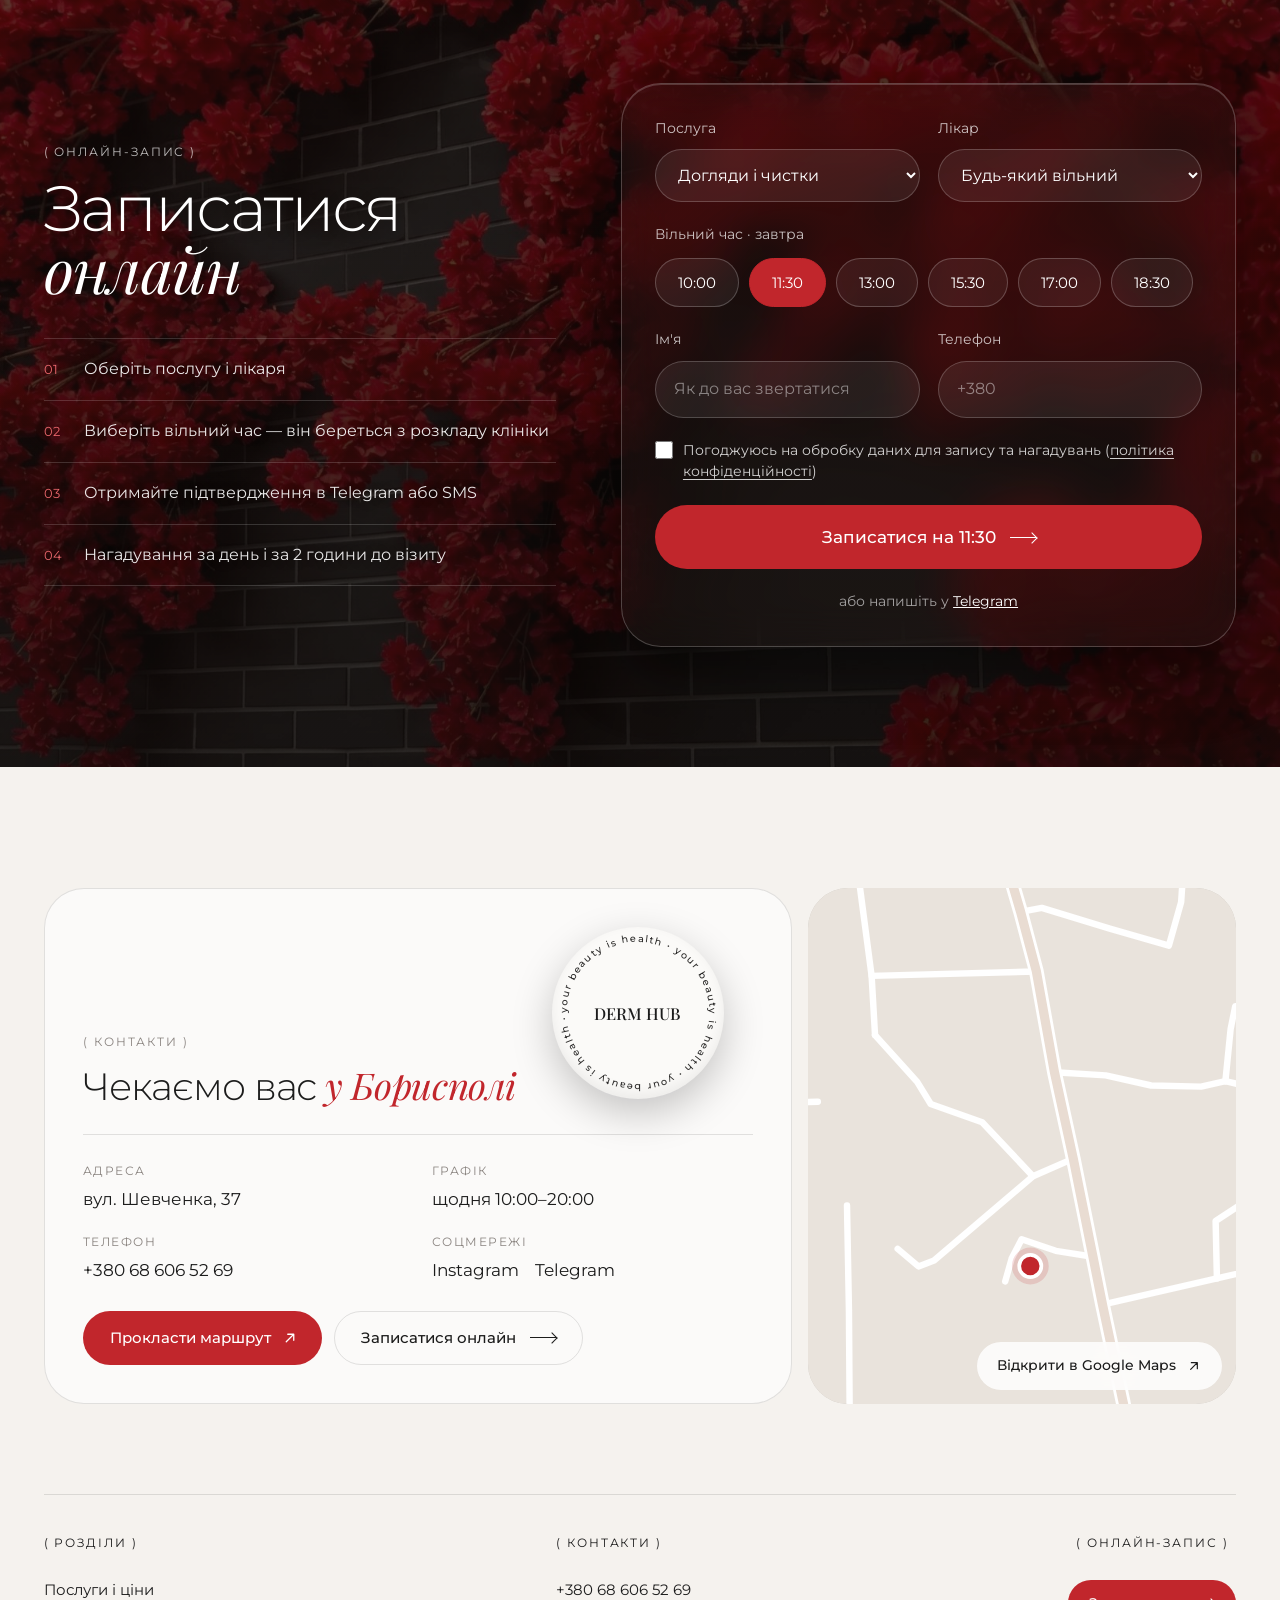
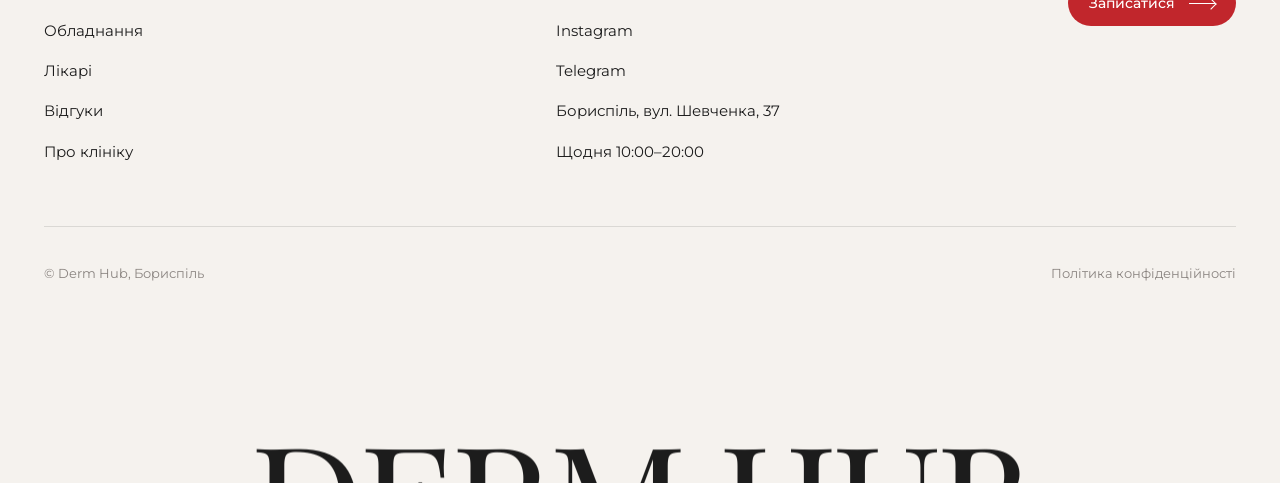
==== commit 9503fad1: "Care plan as steps (pyramid removed), menu overlay, About heading accent, treat background, hero pol" ====
--- a/index.html
+++ b/index.html
@@ -29,8 +29,8 @@
 <link rel="preconnect" href="https://fonts.googleapis.com">
 <link rel="preconnect" href="https://fonts.gstatic.com" crossorigin>
 <link href="https://fonts.googleapis.com/css2?family=Playfair+Display:ital,wght@0,400;0,500;0,600;1,400;1,500&family=Montserrat:wght@200;300;400;500;600&display=swap" rel="stylesheet">
-<link rel="stylesheet" href="css/redesign.css?v=167">
-<link rel="stylesheet" href="css/global.css?v=167">
+<link rel="stylesheet" href="css/redesign.css?v=178">
+<link rel="stylesheet" href="css/global.css?v=178">
 </head>
 <body>
 
@@ -195,36 +195,17 @@
 <section class="wrap screen" id="care-plan">
   <div class="ab-pyr">
     <div class="pyr-copy">
-      <p class="eyebrow">(&nbsp;План догляду&nbsp;)</p>
-      <h2 class="h-l">Піраміда <span class="it">догляду</span></h2>
-      <p class="muted">Від щоденного догляду вдома до процедур у клініці.<br>Лікар складає план: що і як часто робити саме вам.</p>
-    </div>
-    <div class="pyr">
-      <div class="pyr-tier pyr-l" style="--a:0;--b:0.32;--m:0.160;--tw:20%" tabindex="0">
-        <svg class="pyr-shape" viewBox="0 0 100 100" preserveAspectRatio="none" aria-hidden="true"><polygon points="50,0 50,0 66,100 34,100"/></svg>
-        <div class="pyr-txt"><svg class="pyr-ic" viewBox="0 0 24 24" aria-hidden="true"><path d="M8.5 3c.3 3.2-1.8 5.4-1.8 8.6 0 3.4 2.3 5.6 2.3 9.4M15.5 3c-.3 3.2 1.8 5.4 1.8 8.6 0 3.4-2.3 5.6-2.3 9.4"/><path d="M9.2 14.6c1.6 1.3 4 1.3 5.6 0M12 15.6V18"/></svg><b>Тіло</b><span>ендосфера, пресотерапія</span></div>
-        <span class="pyr-pin"><span class="pyr-badge"><i>05</i><em>Курсами за планом лікаря</em></span></span>
-      </div>
-      <div class="pyr-tier pyr-r" style="--a:0.32;--b:0.5;--m:0.410;--tw:31%" tabindex="0">
-        <svg class="pyr-shape" viewBox="0 0 100 100" preserveAspectRatio="none" aria-hidden="true"><polygon points="34,0 66,0 75,100 25,100"/></svg>
-        <div class="pyr-txt"><svg class="pyr-ic" viewBox="0 0 24 24" aria-hidden="true"><path d="m17 3 4 4M19 5l-4 4M14 6l4 4-8 8H6v-4l8-8zM9 11l2 2M6 18l-3 3"/></svg><b>Ін'єкції</b><span>ботулінотерапія, біорепарація, філери</span></div>
-        <span class="pyr-pin"><span class="pyr-badge"><i>04</i><em>Раз на 6–8 місяців</em></span></span>
-      </div>
-      <div class="pyr-tier pyr-l" style="--a:0.5;--b:0.67;--m:0.585;--tw:46%" tabindex="0">
-        <svg class="pyr-shape" viewBox="0 0 100 100" preserveAspectRatio="none" aria-hidden="true"><polygon points="25,0 75,0 83.5,100 16.5,100"/></svg>
-        <div class="pyr-txt"><svg class="pyr-ic" viewBox="0 0 24 24" aria-hidden="true"><path d="M14.2 3.3l6.5 6.5-2.6 2.6-6.5-6.5z"/><path d="M11.6 5.9 7.4 10.1a1.4 1.4 0 0 0 0 2l4.5 4.5a1.4 1.4 0 0 0 2 0l4.2-4.2"/><path d="M8.4 15.6 4 20M3.4 15.4l1.8.5M8.6 20.6l-.5-1.8"/></svg><b>Апаратні процедури</b><span>жовтий лазер, CO2, мікроголковий RF</span></div>
-        <span class="pyr-pin"><span class="pyr-badge"><i>03</i><em>Курсом, раз на пів року</em></span></span>
-      </div>
-      <div class="pyr-tier pyr-r" style="--a:0.67;--b:0.84;--m:0.755;--tw:60%" tabindex="0">
-        <svg class="pyr-shape" viewBox="0 0 100 100" preserveAspectRatio="none" aria-hidden="true"><polygon points="16.5,0 83.5,0 92,100 8,100"/></svg>
-        <div class="pyr-txt"><svg class="pyr-ic" viewBox="0 0 24 24" aria-hidden="true"><path d="M12 3.2c-3.7 0-6.2 2.9-6.2 7.1 0 4.6 2.8 9.5 6.2 9.5s6.2-4.9 6.2-9.5c0-4.2-2.5-7.1-6.2-7.1z"/><path d="M8.8 10.6c.7.5 1.5.5 2.2 0M13 10.6c.7.5 1.5.5 2.2 0M10.6 15.4c.9.5 1.9.5 2.8 0M5.8 9.2c2.6-.4 4.8-1.9 6.2-4.2 1.2 2.1 3.4 3.7 6.2 4.2"/></svg><b>Доглядові процедури</b><span>чистки, HydraFacial, пілінги</span></div>
-        <span class="pyr-pin"><span class="pyr-badge"><i>02</i><em>Щомісяця</em></span></span>
-      </div>
-      <div class="pyr-tier pyr-l" style="--a:0.84;--b:1;--m:0.920;--tw:74%" tabindex="0">
-        <svg class="pyr-shape" viewBox="0 0 100 100" preserveAspectRatio="none" aria-hidden="true"><polygon points="8,0 92,0 100,100 0,100"/></svg>
-        <div class="pyr-txt"><svg class="pyr-ic" viewBox="0 0 24 24" aria-hidden="true"><path d="M10.2 2.8h3.6v2.6h-3.6zM11 5.4v1.8M13 5.4v1.8"/><path d="M8.4 9.2c0-1.1.9-2 2-2h3.2c1.1 0 2 .9 2 2v10.3c0 .9-.7 1.6-1.6 1.6H10c-.9 0-1.6-.7-1.6-1.6z"/><path d="M8.4 12.4h7.2M12 14.6c.9 1.1 1.4 1.9 1.4 2.5a1.4 1.4 0 0 1-2.8 0c0-.6.5-1.4 1.4-2.5z"/></svg><b>Домашній догляд</b><span>засоби, які підбирає лікар: очищення, зволоження, SPF</span></div>
-        <span class="pyr-pin"><span class="pyr-badge"><i>01</i><em>Щодня: ранок і вечір</em></span></span>
-      </div>
+      <p class="eyebrow">(&nbsp;Індивідуальний план&nbsp;)</p>
+      <h2 class="h-l">Кроки <span class="it">догляду</span></h2>
+      <p class="muted">Від домашніх ритуалів до процедур у клініці.<br>Лікар складає план: що і як часто робити саме вам.</p>
+    </div>
+    <div class="cpa">
+      <article class="cpa-step" style="--i:0"><span class="cpa-n">01</span><div class="cpa-body"><svg class="cpa-ic" viewBox="0 0 24 24" aria-hidden="true"><path d="M10.2 2.8h3.6v2.6h-3.6zM11 5.4v1.8M13 5.4v1.8"/><path d="M8.4 9.2c0-1.1.9-2 2-2h3.2c1.1 0 2 .9 2 2v10.3c0 .9-.7 1.6-1.6 1.6H10c-.9 0-1.6-.7-1.6-1.6z"/><path d="M8.4 12.4h7.2M12 14.6c.9 1.1 1.4 1.9 1.4 2.5a1.4 1.4 0 0 1-2.8 0c0-.6.5-1.4 1.4-2.5z"/></svg><b>Домашній догляд</b><span>засоби, які підбирає лікар: очищення, зволоження, SPF</span><em>Щодня: ранок і вечір</em></div></article>
+      <article class="cpa-step" style="--i:1"><span class="cpa-n">02</span><div class="cpa-body"><svg class="cpa-ic" viewBox="0 0 24 24" aria-hidden="true"><path d="M12 3.2c-3.7 0-6.2 2.9-6.2 7.1 0 4.6 2.8 9.5 6.2 9.5s6.2-4.9 6.2-9.5c0-4.2-2.5-7.1-6.2-7.1z"/><path d="M8.8 10.6c.7.5 1.5.5 2.2 0M13 10.6c.7.5 1.5.5 2.2 0M10.6 15.4c.9.5 1.9.5 2.8 0M5.8 9.2c2.6-.4 4.8-1.9 6.2-4.2 1.2 2.1 3.4 3.7 6.2 4.2"/></svg><b>Доглядові процедури</b><span>чистки, HydraFacial, пілінги</span><em>Щомісяця</em></div></article>
+      <article class="cpa-step" style="--i:2"><span class="cpa-n">03</span><div class="cpa-body"><svg class="cpa-ic" viewBox="0 0 24 24" aria-hidden="true"><path d="M14.2 3.3l6.5 6.5-2.6 2.6-6.5-6.5z"/><path d="M11.6 5.9 7.4 10.1a1.4 1.4 0 0 0 0 2l4.5 4.5a1.4 1.4 0 0 0 2 0l4.2-4.2"/><path d="M8.4 15.6 4 20M3.4 15.4l1.8.5M8.6 20.6l-.5-1.8"/></svg><b>Апаратні процедури</b><span>жовтий лазер, CO2, мікроголковий RF</span><em>Курсом, раз на пів року</em></div></article>
+      <article class="cpa-step" style="--i:3"><span class="cpa-n">04</span><div class="cpa-body"><svg class="cpa-ic" viewBox="0 0 24 24" aria-hidden="true"><path d="m17 3 4 4M19 5l-4 4M14 6l4 4-8 8H6v-4l8-8zM9 11l2 2M6 18l-3 3"/></svg><b>Ін'єкції</b><span>ботулінотерапія, біорепарація, філери</span><em>Раз на 6–8 місяців</em></div></article>
+      <article class="cpa-step" style="--i:4"><span class="cpa-n">05</span><div class="cpa-body"><svg class="cpa-ic" viewBox="0 0 24 24" aria-hidden="true"><path d="M8.5 3c.3 3.2-1.8 5.4-1.8 8.6 0 3.4 2.3 5.6 2.3 9.4M15.5 3c-.3 3.2 1.8 5.4 1.8 8.6 0 3.4-2.3 5.6-2.3 9.4"/><path d="M9.2 14.6c1.6 1.3 4 1.3 5.6 0M12 15.6V18"/></svg><b>Тіло</b><span>ендосфера, пресотерапія</span><em>Курсами за планом лікаря</em></div></article>
+      <div class="cpa-rail" aria-hidden="true"><i></i><i></i><i></i><i></i><i></i></div>
     </div>
   </div>
 </section>
@@ -406,7 +387,7 @@
 <a class="to-top" href="#top" aria-label="Нагору"><svg viewBox="0 0 24 24" aria-hidden="true"><path d="M12 19V5M5.5 11.5 12 5l6.5 6.5"/></svg></a>
 
 
-<script src="js/prices.js?v=167"></script>
-<script src="js/redesign.js?v=167"></script>
+<script src="js/prices.js?v=178"></script>
+<script src="js/redesign.js?v=178"></script>
 </body>
 </html>
--- a/css/global.css
+++ b/css/global.css
@@ -138,48 +138,14 @@
 .ab-pyr{display:grid;grid-template-columns:minmax(0,4fr) minmax(0,7fr);gap:clamp(32px,4vw,80px);align-items:center;margin-top:var(--space-section)}
 .pyr-copy .h-l{margin:14px 0 18px}
 .pyr-copy .muted{max-width:30em;margin:0}
-.pyr{position:relative;display:flex;flex-direction:column;gap:6px;width:min(100%,860px);aspect-ratio:1/.8;margin-right:clamp(0px,6vw,120px);justify-self:center}
-.pyr-tier{position:relative;flex:calc(var(--b) - var(--a)) 1 0;min-height:0;pointer-events:none;outline:none}
-.pyr-shape{position:absolute;inset:0;width:100%;height:100%;overflow:visible;transition:transform .45s cubic-bezier(.2,.7,.2,1)}
-.pyr-shape polygon{fill:#fff;stroke:#E4D7D1;stroke-width:3;vector-effect:non-scaling-stroke;stroke-linejoin:round;pointer-events:auto;transition:fill .3s,stroke .3s}
-.pyr-txt{position:absolute;left:50%;top:50%;transform:translate(-50%,-50%);width:var(--tw);display:flex;flex-direction:column;align-items:center;gap:4px;text-align:center;pointer-events:auto}
-.pyr-tier:first-child .pyr-txt{top:auto;bottom:12%;transform:translateX(-50%)}
-.pyr-ic{width:clamp(20px,1.6vw,28px);height:auto;fill:none;stroke:var(--ink2);stroke-width:1.3;stroke-linecap:round;stroke-linejoin:round;opacity:.7;margin-bottom:4px}
-.pyr-txt b{font-weight:600;font-size:clamp(11px,.85vw,14px);letter-spacing:.1em;text-transform:uppercase;color:var(--ink);line-height:1.25}
-.pyr-txt span{font-size:clamp(12px,.9vw,15px);line-height:1.35;color:var(--ink2)}
-.pyr-pin{position:absolute;top:50%;width:0;height:0}
-.pyr-l .pyr-pin{left:calc(50% - var(--m) * 50%)}
-.pyr-r .pyr-pin{left:calc(50% + var(--m) * 50%)}
-.pyr-badge{--d:clamp(44px,3.4vw,58px);position:absolute;top:calc(var(--d) / -2);height:var(--d);display:flex;align-items:center;border-radius:999px;background:var(--ink);color:#fff;pointer-events:auto;box-shadow:0 8px 24px rgba(30,20,18,.18);transition:background .3s}
-.pyr-l .pyr-badge{right:calc(var(--d) / -2);flex-direction:row-reverse}
-.pyr-r .pyr-badge{left:calc(var(--d) / -2)}
-.pyr-badge i{flex:none;width:var(--d);text-align:center;font-style:normal;font-weight:500;font-size:clamp(17px,1.3vw,22px)}
-.pyr-badge em{font-style:normal;white-space:nowrap;overflow:hidden;max-width:0;font-size:12px;font-weight:500;letter-spacing:.14em;text-transform:uppercase;transition:max-width .5s cubic-bezier(.2,.7,.2,1),padding .5s}
-.pyr-tier:hover .pyr-shape,.pyr-tier.on .pyr-shape,.pyr-tier:focus-visible .pyr-shape{transform:scale(1.035)}
-.pyr-tier:hover polygon,.pyr-tier.on polygon,.pyr-tier:focus-visible polygon{fill:#FBF6F3;stroke:#D9C6BE}
-.pyr-tier:hover .pyr-badge,.pyr-tier.on .pyr-badge,.pyr-tier:focus-visible .pyr-badge{background:var(--red)}
-.pyr-tier:hover .pyr-badge em,.pyr-tier.on .pyr-badge em,.pyr-tier:focus-visible .pyr-badge em{max-width:320px}
-.pyr-r:hover .pyr-badge em,.pyr-r.on .pyr-badge em,.pyr-r:focus-visible .pyr-badge em{padding-right:24px}
-.pyr-l:hover .pyr-badge em,.pyr-l.on .pyr-badge em,.pyr-l:focus-visible .pyr-badge em{padding-left:24px}
 @media (max-width:1100px){
   .ab-pyr{grid-template-columns:1fr}
-  .pyr{width:min(100%,720px);margin-right:0}
 }
 }
 
 #care-plan .ab-pyr{margin-top:0}
 
 /* піраміда: шар при ховері розкривається вшир (як у референсі), бордери — фірмовий червоний */
-.pyr-tier{--sx:1}
-.pyr-tier:hover,.pyr-tier.on,.pyr-tier:focus-visible{--sx:1.16;z-index:2}
-.pyr-shape,.ab-plan .pyr-shape{transition:transform .5s cubic-bezier(.2,.7,.2,1)}
-.pyr-tier:hover .pyr-shape,.pyr-tier.on .pyr-shape,.pyr-tier:focus-visible .pyr-shape{transform:scale(var(--sx),1.03)}
-.pyr-pin{transition:left .5s cubic-bezier(.2,.7,.2,1)}
-.pyr-l .pyr-pin{left:calc(50% - var(--m) * 50% * var(--sx))}
-.pyr-r .pyr-pin{left:calc(50% + var(--m) * 50% * var(--sx))}
-.pyr-shape polygon,.ab-plan .pyr-shape polygon{stroke:var(--red);stroke-width:3}
-.pyr-tier:hover polygon,.pyr-tier.on polygon,.pyr-tier:focus-visible polygon,
-.ab-plan .pyr-tier:hover polygon,.ab-plan .pyr-tier.on polygon,.ab-plan .pyr-tier:focus-visible polygon{fill:#fff;stroke:var(--red);stroke-width:4}
 
 /* акцент у заголовку піраміди */
 #care-plan .h-l .it{color:var(--red)}
@@ -201,10 +167,6 @@
 }
 @media (min-width:1101px) and (max-width:1400px){
   #care-plan .pyr-copy{max-width:19em}
-  .pyr-tier:hover,.pyr-tier.on,.pyr-tier:focus-visible{--sx:1.1}
-  .pyr-badge em{font-size:11px;letter-spacing:.08em}
-  .pyr-r:hover .pyr-badge em,.pyr-r.on .pyr-badge em,.pyr-r:focus-visible .pyr-badge em{padding-right:16px}
-  .pyr-l:hover .pyr-badge em,.pyr-l.on .pyr-badge em,.pyr-l:focus-visible .pyr-badge em{padding-left:16px}
 }
 
 /* Про клініку: спокійніший фон — приглушені квіти, щоб червоним лишалась лише кнопка */
@@ -219,19 +181,9 @@
 
 /* піраміда: однаковий відступ під останнім рядком у кожному ярусі */
 @media (min-width:701px){
-  .pyr-txt,.pyr-tier:first-child .pyr-txt{top:auto;bottom:clamp(12px,1.5vw,22px);transform:translateX(-50%)}
-  .pyr-ic{width:clamp(22px,1.7vw,30px);stroke-width:1.2;margin-bottom:6px}
 }
 /* на менших екранах іконка — поруч із назвою ярусу, щоб текст вміщався у висоту */
 @media (min-width:701px) and (max-width:1700px){
-  .pyr-txt{display:grid;grid-template-columns:auto auto;column-gap:8px;row-gap:4px;align-items:center;justify-content:center}
-  .pyr-ic{grid-column:1;grid-row:1;margin:0;width:clamp(18px,1.4vw,24px)}
-  .pyr-txt b{grid-column:2;grid-row:1}
-  .pyr-txt span{grid-column:1 / -1;grid-row:2}
-  .pyr-tier:first-child .pyr-txt{grid-template-columns:auto}
-  .pyr-tier:first-child .pyr-ic{grid-column:1;grid-row:1;justify-self:center}
-  .pyr-tier:first-child .pyr-txt b{grid-column:1;grid-row:2}
-  .pyr-tier:first-child .pyr-txt span{grid-column:1;grid-row:3}
 }
 
 /* ── піраміда в стилі сайту ── */
@@ -239,23 +191,10 @@
 @media (min-width:701px){
   .pyr-badge{--d:clamp(48px,3.8vw,64px);background:rgba(255,255,255,.72);-webkit-backdrop-filter:blur(14px) saturate(140%);backdrop-filter:blur(14px) saturate(140%);
     border:1px solid rgba(193,38,44,.45);color:var(--red);box-shadow:0 10px 30px rgba(60,30,25,.14);transition:background .35s,color .35s,border-color .35s}
-  .pyr-badge i{font-weight:200;font-size:clamp(20px,1.6vw,28px);letter-spacing:-.02em;font-variant-numeric:tabular-nums}
-  .pyr-tier:hover .pyr-badge,.pyr-tier.on .pyr-badge,.pyr-tier:focus-visible .pyr-badge{background:var(--red);border-color:var(--red);color:#fff}
-  .pyr-badge em{font-weight:400;letter-spacing:var(--label-ls)}
 }
 /* назви ярусів — як мітки по сайту («Ліцензія», «Діагностика родимок») */
-.pyr-txt b{font-family:var(--sans);font-size:var(--label-fs);font-weight:500;letter-spacing:var(--label-ls);text-transform:uppercase;color:var(--ink3)}
-.pyr-txt span{color:var(--ink);font-size:clamp(13px,.95vw,16px)}
 /* поява: яруси виростають знизу догори, потім підсвічується ярус 1 */
-.pyr.pyr-anim .pyr-tier{opacity:0;transform:translateY(18px);transition:opacity .6s ease,transform .7s cubic-bezier(.2,.7,.2,1);transition-delay:calc(var(--i, 0) * 130ms)}
-.pyr.pyr-anim.pyr-in .pyr-tier{opacity:1;transform:none}
-@media (prefers-reduced-motion:reduce){.pyr.pyr-anim .pyr-tier{opacity:1;transform:none;transition:none}}
 @media (min-width:701px) and (max-width:1700px){
-  .pyr-txt{grid-template-columns:1fr auto auto 1fr}
-  .pyr-ic{grid-column:2}
-  .pyr-txt b{grid-column:3;justify-self:start}
-  .pyr-tier:first-child .pyr-txt{grid-template-columns:1fr}
-  .pyr-tier:first-child .pyr-ic,.pyr-tier:first-child .pyr-txt b,.pyr-tier:first-child .pyr-txt span{grid-column:1;justify-self:center}
 }
 @media (min-width:1101px){
   #care-plan .ab-pyr{grid-template-columns:minmax(0,1fr) minmax(0,min(56%,820px))}
@@ -274,8 +213,6 @@
 /* онлайн-запис: фон — квіти, що були в «Про клініку» */
 .booking::before{background:url(../img/bg-about.jpg) center 40%/cover}
 /* піраміда: виразніша поява ярусів при скролі */
-.pyr.pyr-anim .pyr-tier{opacity:0;transform:translateY(46px) scale(.92);transition:opacity .7s ease,transform .9s cubic-bezier(.2,.75,.2,1);transition-delay:calc(var(--i, 0) * 200ms)}
-.pyr.pyr-anim.pyr-in .pyr-tier{opacity:1;transform:none}
 .pyr-copy{transition:opacity .8s ease,transform .9s cubic-bezier(.2,.75,.2,1)}
 #care-plan:not(.cp-in) .pyr-copy{opacity:0;transform:translateY(24px)}
 @media (prefers-reduced-motion:reduce){#care-plan:not(.cp-in) .pyr-copy{opacity:1;transform:none}}
@@ -447,7 +384,6 @@
 .team-bar{display:none}
 @media (max-width:700px){.team-bar{display:block;margin-top:calc(var(--space-track) - 5px)}}
 
-.pyr-legend{display:none}
 @media (max-width:640px){
   /* хіро: відео ще більше й правіше (ліве крило носа за краєм), голова під меню; усі тексти — ліворуч від обличчя на склі з розмиттям */
   .hero-frame{height:max(calc(100svh + 54px),654px)}
@@ -458,7 +394,7 @@
   .hero-glass .hg-body{display:contents}
   .hero-glass .hg-body>:not(.hero-cta){max-width:60vw;text-shadow:0 1px 18px rgba(20,14,12,.35)}
   .hero-glass .eyebrow{font-size:10px;letter-spacing:.16em;line-height:1.6;white-space:normal;max-width:80vw!important}
-  .hero-glass h1{margin-top:16px;font-size:clamp(42px,13vw,54px);line-height:1;max-width:74vw!important}
+  .hero-glass h1{margin-top:16px;font-size:clamp(40px,12.4vw,54px);line-height:1;max-width:none!important}
   .hero-glass .lead{margin-top:16px;font-size:17px;line-height:1.42;max-width:74vw!important}
   .hero-glass .hero-cta{margin-top:auto;gap:10px}
   .hero-glass .hero-cta .btn{padding:16px 12px;font-size:15px}
@@ -506,23 +442,7 @@
   .ba-h img{object-fit:contain}
   /* план догляду: текст одразу, яруси швидше */
   #care-plan:not(.cp-in) .pyr-copy{opacity:1;transform:none}
-  .pyr.pyr-anim .pyr-tier{transition-delay:calc(var(--i, 0) * 70ms)}
   /* піраміда: зменшена оригінальна форма з назвами ярусів, пояснення — списком під нею */
-  .pyr{width:100%;margin:6px 0 0}
-  .pyr-ic,.pyr-txt span,.pyr-badge em{display:none}
-  .pyr-txt b{font-size:10px;letter-spacing:.08em;line-height:1.2}
-  .pyr-tier:first-child .pyr-txt{bottom:10%}
-  .pyr-badge,.pyr-l .pyr-badge,.pyr-r .pyr-badge{--d:30px}
-  .pyr-l .pyr-badge{right:calc(var(--d) / -2)}.pyr-r .pyr-badge{left:calc(var(--d) / -2)}
-  .pyr-badge i{font-size:13px}
-  .pyr-legend{list-style:none;margin:28px 0 0;padding:0;display:flex;flex-direction:column;gap:0}
-  .pyr-legend li{display:flex;gap:14px;align-items:flex-start;padding:14px 0;border-top:1px solid var(--line)}
-  .pyr-legend li:last-child{border-bottom:1px solid var(--line)}
-  .pyr-legend i{flex:none;width:30px;height:30px;border-radius:50%;display:grid;place-items:center;background:var(--ink);color:#fff;font-style:normal;font-size:13px;font-weight:500}
-  .pyr-legend div{display:flex;flex-direction:column;gap:3px}
-  .pyr-legend b{font-weight:600;font-size:11px;letter-spacing:.1em;text-transform:uppercase}
-  .pyr-legend span{font-size:14px;line-height:1.4;color:var(--ink2)}
-  .pyr-legend em{font-style:normal;font-size:10.5px;font-weight:600;letter-spacing:.1em;text-transform:uppercase;color:var(--red)}
   /* «Про клініку»: відео — смугою 16:9 зверху, текст на склі під ним */
   .ab-stage{background:#2b2523;padding-top:calc(100vw - 210px)}
   .ab-lead{margin-top:34px}
@@ -531,8 +451,8 @@
   .ab-video{inset:0 auto auto 0;width:100%;height:auto;aspect-ratio:1/1;object-fit:cover;clip-path:none;border-radius:var(--r-m) var(--r-m) 0 0;object-position:50% 50%}
   .ab-stage::before{-webkit-backdrop-filter:blur(6px);backdrop-filter:blur(6px);-webkit-mask-image:linear-gradient(180deg,transparent 28vw,#000 62vw);mask-image:linear-gradient(180deg,transparent 28vw,#000 62vw);background:linear-gradient(180deg,rgba(43,37,35,0) 0,rgba(43,37,35,0) 28vw,rgba(43,37,35,.5) 55vw,rgba(43,37,35,.85) 80vw,#2b2523 100vw)}
   .ab-treat{isolation:isolate;overflow:hidden}
-  .ab-treat::before{content:"";position:absolute;inset:-30px;z-index:-2;background:url(../img/bg-cells.jpg) 50% 50%/cover;filter:blur(5px) saturate(110%)}
-  .ab-treat::after{content:"";position:absolute;inset:0;z-index:-1;background:linear-gradient(160deg,rgba(36,20,20,.52),rgba(26,16,16,.7))}
+  .ab-treat::before{content:"";position:absolute;inset:-30px;z-index:-2;background:url(../img/bg-sphere.jpg) 40% 50%/cover;filter:blur(3px) saturate(115%)}
+  .ab-treat::after{content:"";position:absolute;inset:0;z-index:-1;background:linear-gradient(160deg,rgba(30,22,22,.45),rgba(22,16,16,.66))}
   .ab-facts{row-gap:36px}
   /* лікарі — відступ зліва при свайпі */
   .team{scroll-padding-inline:var(--pad)}
@@ -583,7 +503,7 @@
 .h1-m,.slogan-m{display:none}
 @media (max-width:640px){
   .hero-glass .h1-d{display:none}
-  .hero-glass .h1-m{display:inline;letter-spacing:.02em}
+  .hero-glass .h1-m{display:inline-block;white-space:nowrap;letter-spacing:.02em;background:linear-gradient(105deg,#fff 0%,#fff 38%,#EDE3DE 62%,rgba(236,224,218,.72) 100%);-webkit-background-clip:text;background-clip:text;color:transparent;-webkit-text-fill-color:transparent}
   .hero-glass .slogan-m{display:block;margin:20px 0 0;font-size:24px;font-weight:300;line-height:1.15;color:rgba(255,255,255,.86)}
   .hero-glass .slogan-m .it{color:var(--red)}
 }
@@ -601,4 +521,56 @@
   .ba-sec .res-row{align-items:stretch}
   .ba-sec .res-row .case{display:flex;flex-direction:column}
 }
-@media (max-width:640px){.hero-glass .slogan-m .nw{white-space:nowrap}}
+@media (max-width:640px){.hero-glass .slogan-m .nw{display:block;white-space:nowrap}}
+
+/* відкрите меню: затемнення під ним, сторінка не гортається */
+.menu-dim{position:fixed;inset:0;z-index:29;background:rgba(18,12,11,.62);-webkit-backdrop-filter:blur(3px);backdrop-filter:blur(3px);opacity:0;visibility:hidden;transition:opacity .3s,visibility .3s;touch-action:none}
+html.menu-open .menu-dim{opacity:1;visibility:visible}
+html.menu-open,html.menu-open body{overflow:hidden;overscroll-behavior:none}
+
+/* ===== План догляду: сходинки ===== */
+/* A — сходинки: рівні кроки висоти, текст у всіх картках на однакових рівнях */
+.cpa{display:grid;grid-template-columns:repeat(5,minmax(0,1fr));gap:12px;align-items:end;position:relative;padding-bottom:34px}
+.cpa-step{position:relative;display:flex;flex-direction:column;height:calc(370px + var(--i) * 46px);padding:22px 18px 20px;border-radius:var(--r-s);background:linear-gradient(180deg,rgba(255,255,255,.92),rgba(255,255,255,.66));border:1px solid rgba(255,255,255,.95);box-shadow:0 18px 40px rgba(28,20,18,.07);-webkit-backdrop-filter:blur(10px);backdrop-filter:blur(10px);
+  opacity:0;transform:translateY(28px);transition:opacity .6s ease calc(var(--i) * 110ms),transform .7s cubic-bezier(.2,.7,.2,1) calc(var(--i) * 110ms)}
+.cpa.in .cpa-step{opacity:1;transform:none}
+.cpa-step:nth-of-type(5){background:linear-gradient(180deg,rgba(193,38,44,.1),rgba(255,255,255,.72));border-color:rgba(193,38,44,.22)}
+.cpa-n{font-family:var(--serif);font-style:italic;font-size:34px;line-height:1;color:var(--red)}
+.cpa-body{margin-top:auto;display:grid;grid-template-columns:minmax(0,1fr);grid-template-rows:24px 34px 118px 52px;row-gap:10px}
+.cpa-body>*{grid-column:1}
+.cpa-ic{display:block;width:24px;height:24px;fill:none;stroke:var(--ink);stroke-width:1.3;stroke-linecap:round;stroke-linejoin:round}
+.cpa-step b{align-self:start;font-weight:600;font-size:12.5px;letter-spacing:.06em;text-transform:uppercase;line-height:1.3}
+.cpa-body>span{font-size:13px;line-height:1.45;color:var(--ink2)}
+.cpa-step em{justify-self:start;padding:6px 10px;border-radius:12px;background:rgba(193,38,44,.08);color:var(--red);font-style:normal;font-size:10px;font-weight:600;letter-spacing:.06em;text-transform:uppercase;line-height:1.35;align-self:start}
+.cpa-rail{position:absolute;left:0;right:0;bottom:12px;display:grid;grid-template-columns:repeat(5,1fr);gap:12px;height:1px;background:linear-gradient(90deg,var(--line),var(--red))}
+.cpa-rail i{justify-self:center;width:9px;height:9px;margin-top:-4px;border-radius:50%;background:#fff;border:1.5px solid var(--red)}
+
+@media (max-width:700px){
+  .cpa{grid-template-columns:1fr;gap:10px;padding:0 0 0 30px}
+  .cpa-step{height:auto;flex-direction:row;gap:14px;padding:16px;align-items:flex-start;transform:translateX(18px)}
+  .cpa-n{font-size:28px;flex:none;width:34px}
+  .cpa-body{margin:0;display:flex;flex-direction:column;gap:5px}
+  .cpa-ic{display:none}
+  .cpa-step em{min-height:0;padding:5px 10px;border-radius:999px}
+  .cpa-rail{left:8px;right:auto;top:10px;bottom:10px;width:1px;height:auto;display:flex;flex-direction:column;justify-content:space-around;background:linear-gradient(180deg,var(--line),var(--red))}
+  .cpa-rail i{margin:0 0 0 -4px}
+}
+/* «Про клініку»: акцент в заголовку й повітря над текстом — і на комп’ютері */
+.ab-main h2 .it{color:var(--red)}
+@media (min-width:701px){.ab-main .ab-lead{margin-top:clamp(22px,3vh,40px)}}
+
+/* сходинки: реакція на наведення (комп’ютер) */
+@media (hover:hover) and (min-width:701px){
+  .cpa.done .cpa-step{transition:transform .45s cubic-bezier(.2,.7,.2,1),box-shadow .45s,border-color .45s,background .45s}
+  .cpa.done .cpa-step:hover{transform:translateY(-10px);box-shadow:0 28px 56px rgba(60,30,25,.14);border-color:rgba(193,38,44,.35)}
+  .cpa-n,.cpa-ic,.cpa-step em{transition:transform .45s cubic-bezier(.2,.7,.2,1),stroke .35s,background .35s,color .35s}
+  .cpa-step:hover .cpa-n{transform:scale(1.12) translateX(2px)}
+  .cpa-step:hover .cpa-ic{stroke:var(--red)}
+  .cpa-step:hover em{background:var(--red);color:#fff}
+  .cpa-rail i{transition:background .35s,transform .35s}
+  .cpa:has(.cpa-step:nth-of-type(1):hover) .cpa-rail i:nth-child(1){background:var(--red);transform:scale(1.5)}
+  .cpa:has(.cpa-step:nth-of-type(2):hover) .cpa-rail i:nth-child(2){background:var(--red);transform:scale(1.5)}
+  .cpa:has(.cpa-step:nth-of-type(3):hover) .cpa-rail i:nth-child(3){background:var(--red);transform:scale(1.5)}
+  .cpa:has(.cpa-step:nth-of-type(4):hover) .cpa-rail i:nth-child(4){background:var(--red);transform:scale(1.5)}
+  .cpa:has(.cpa-step:nth-of-type(5):hover) .cpa-rail i:nth-child(5){background:var(--red);transform:scale(1.5)}
+}
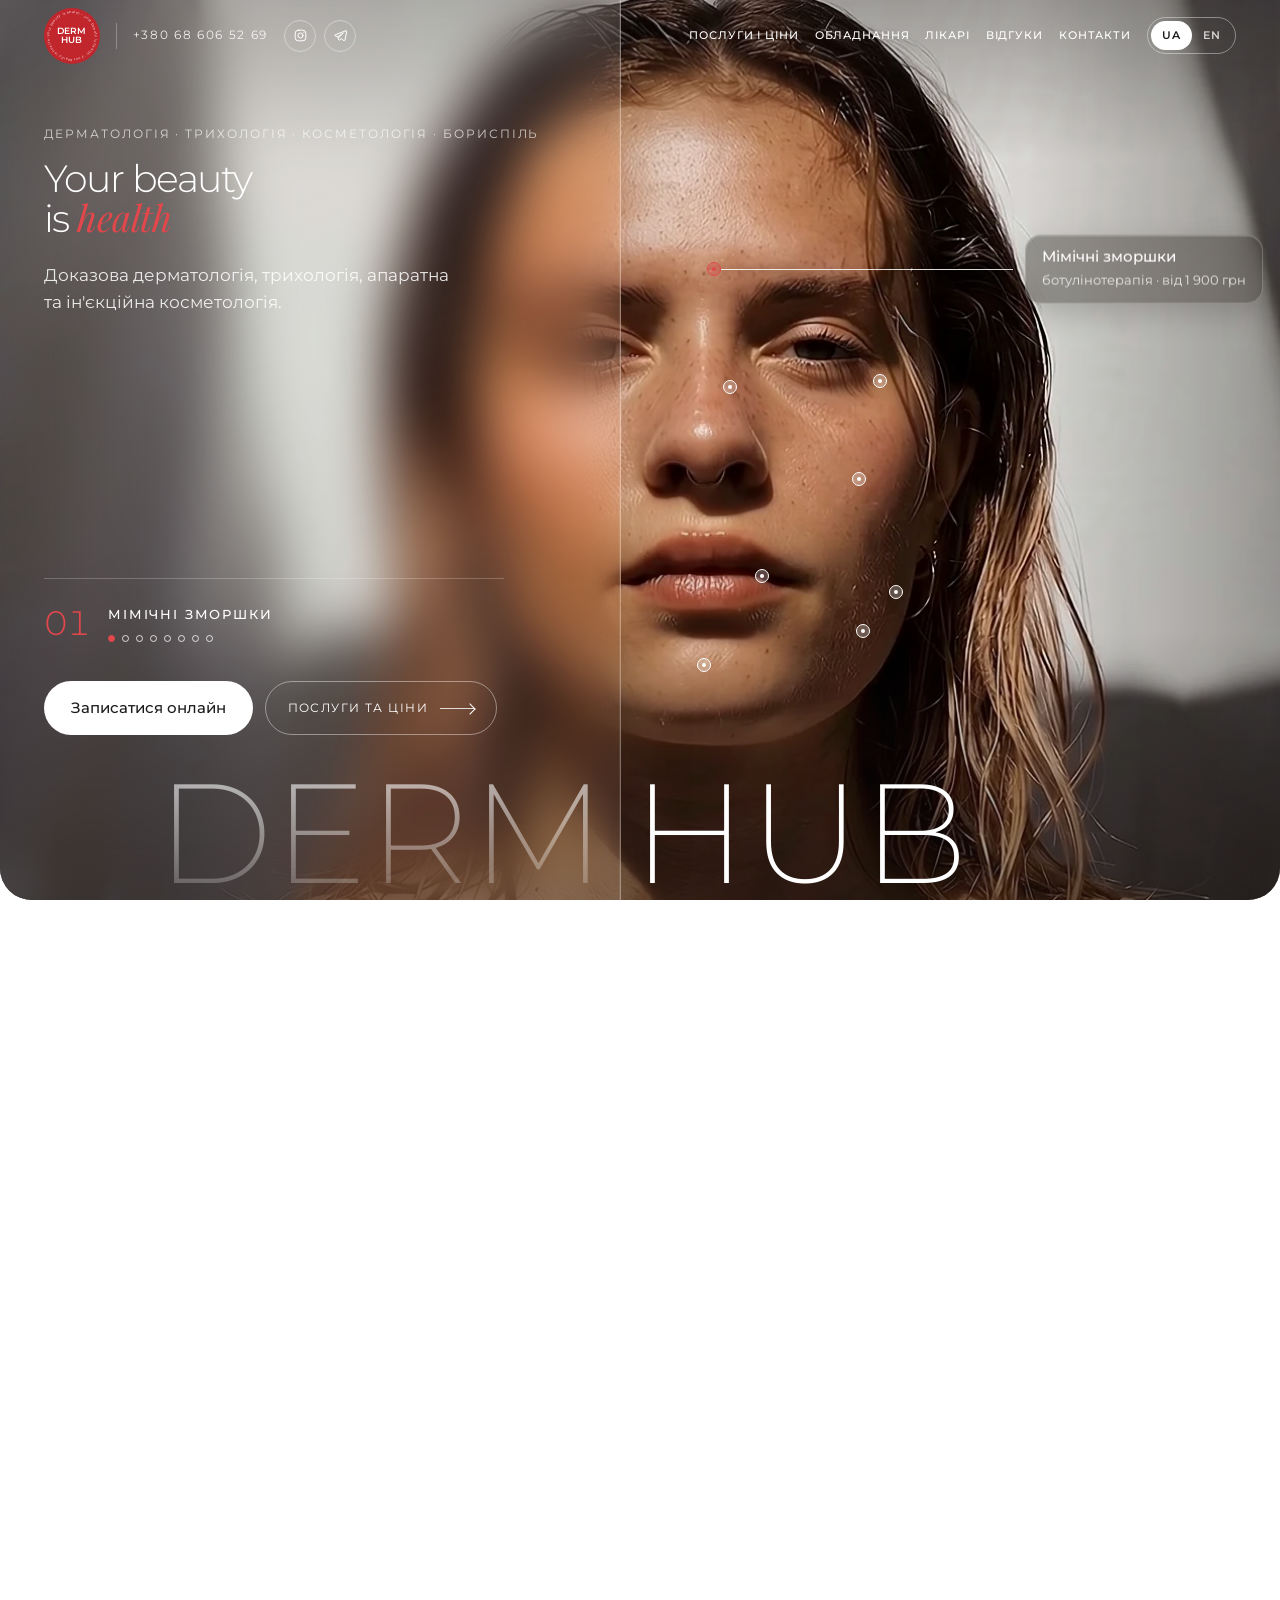
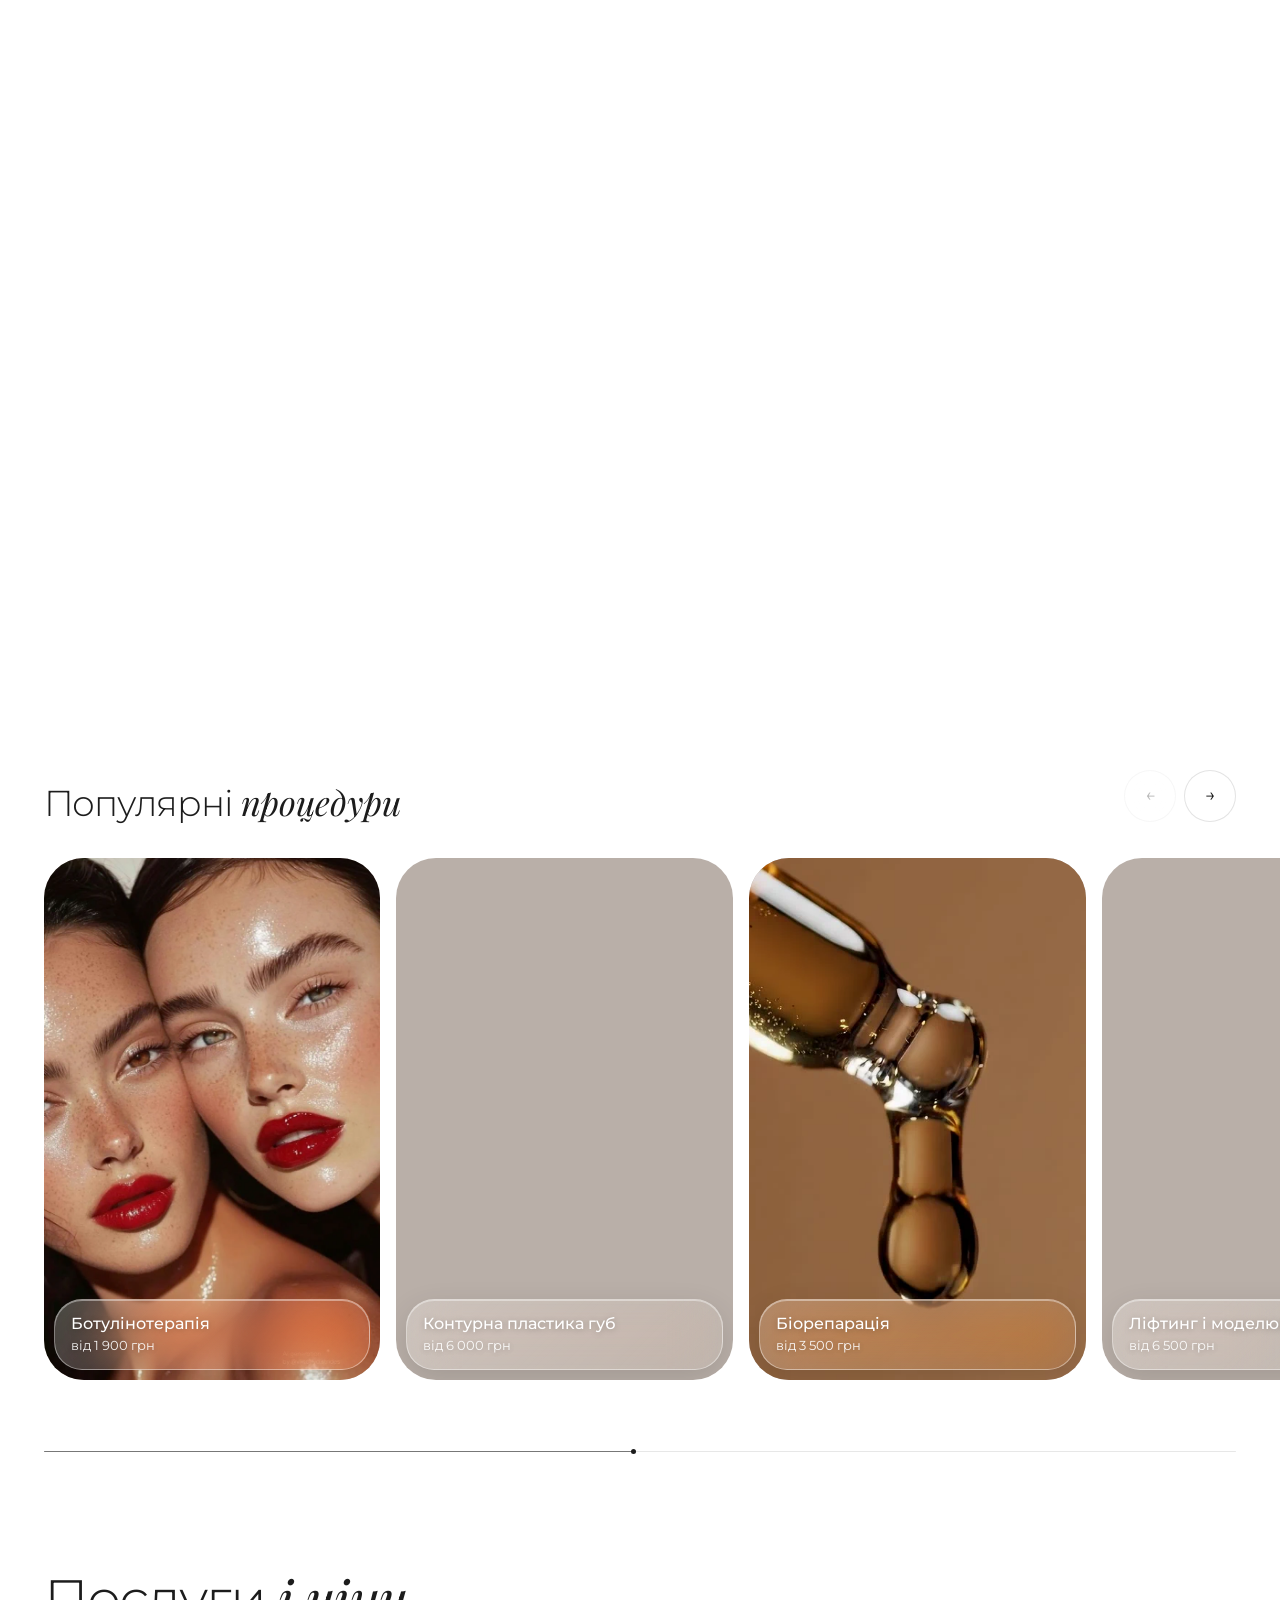
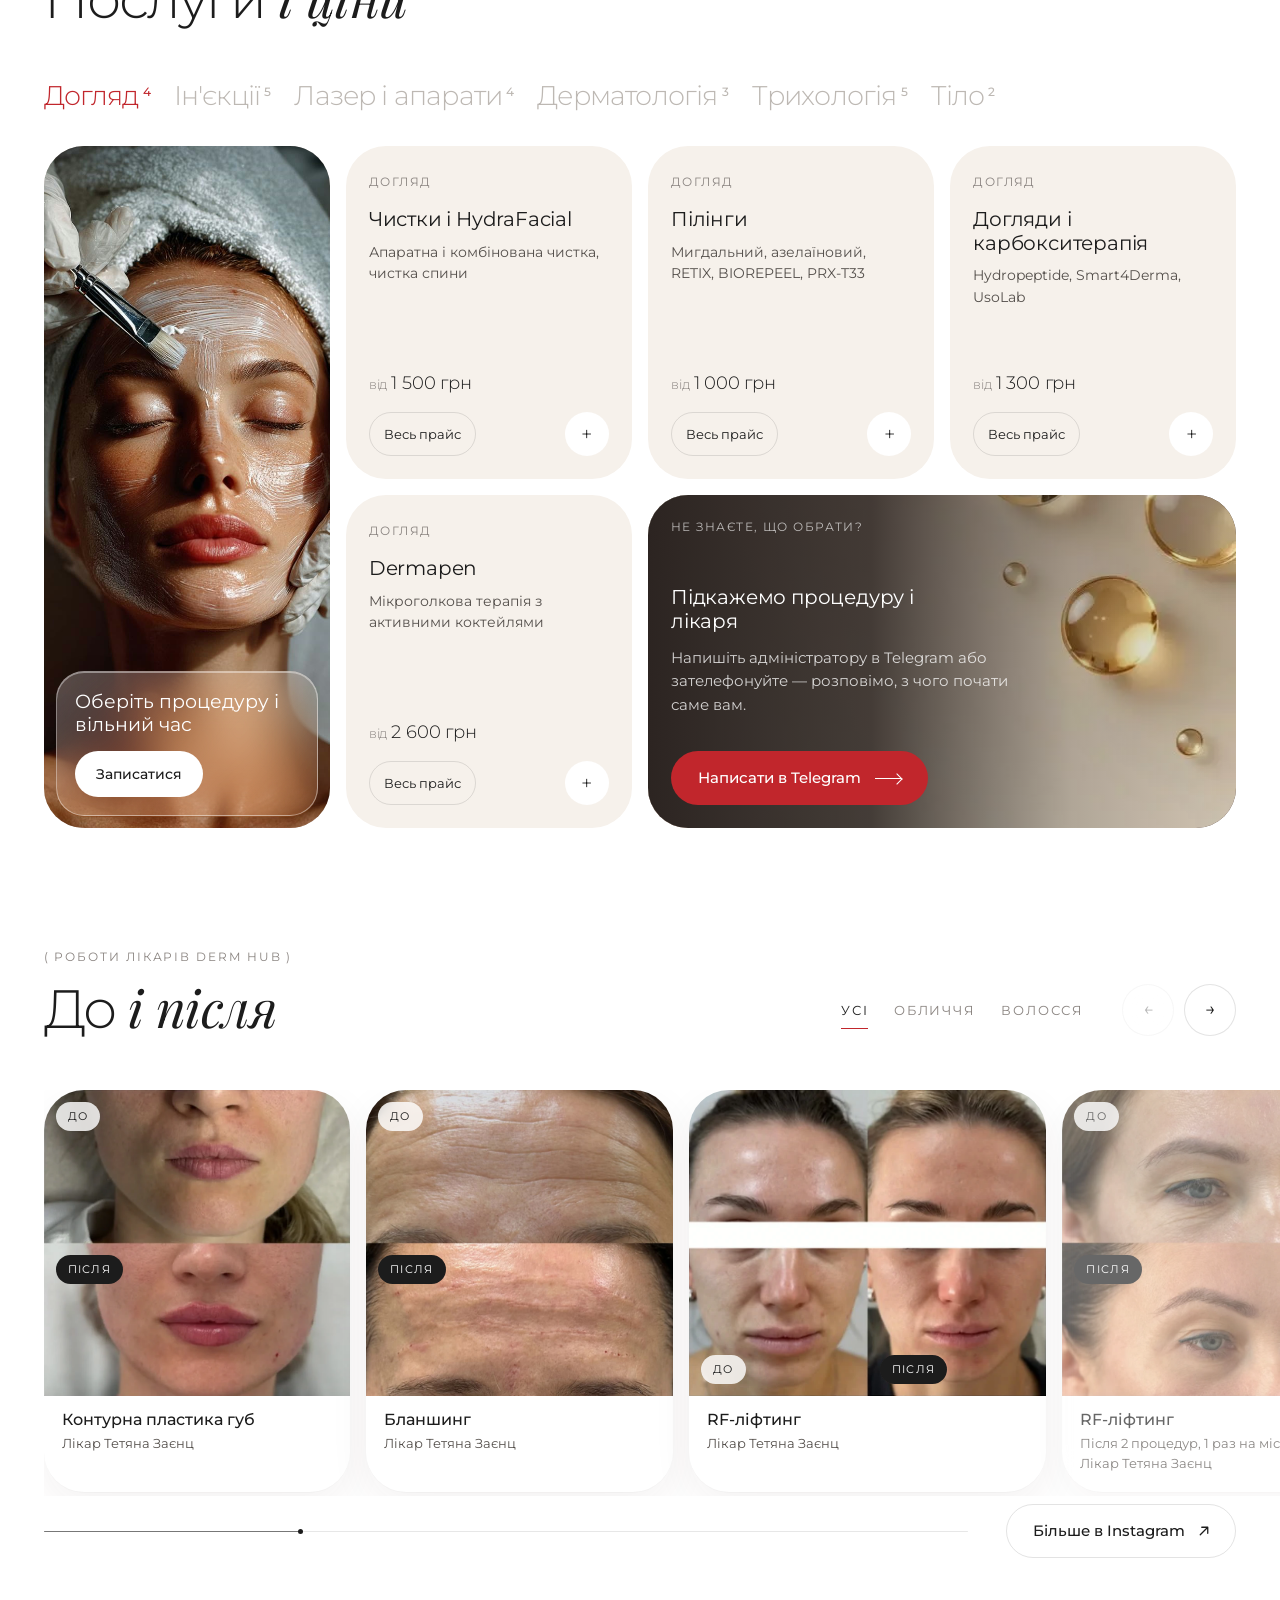
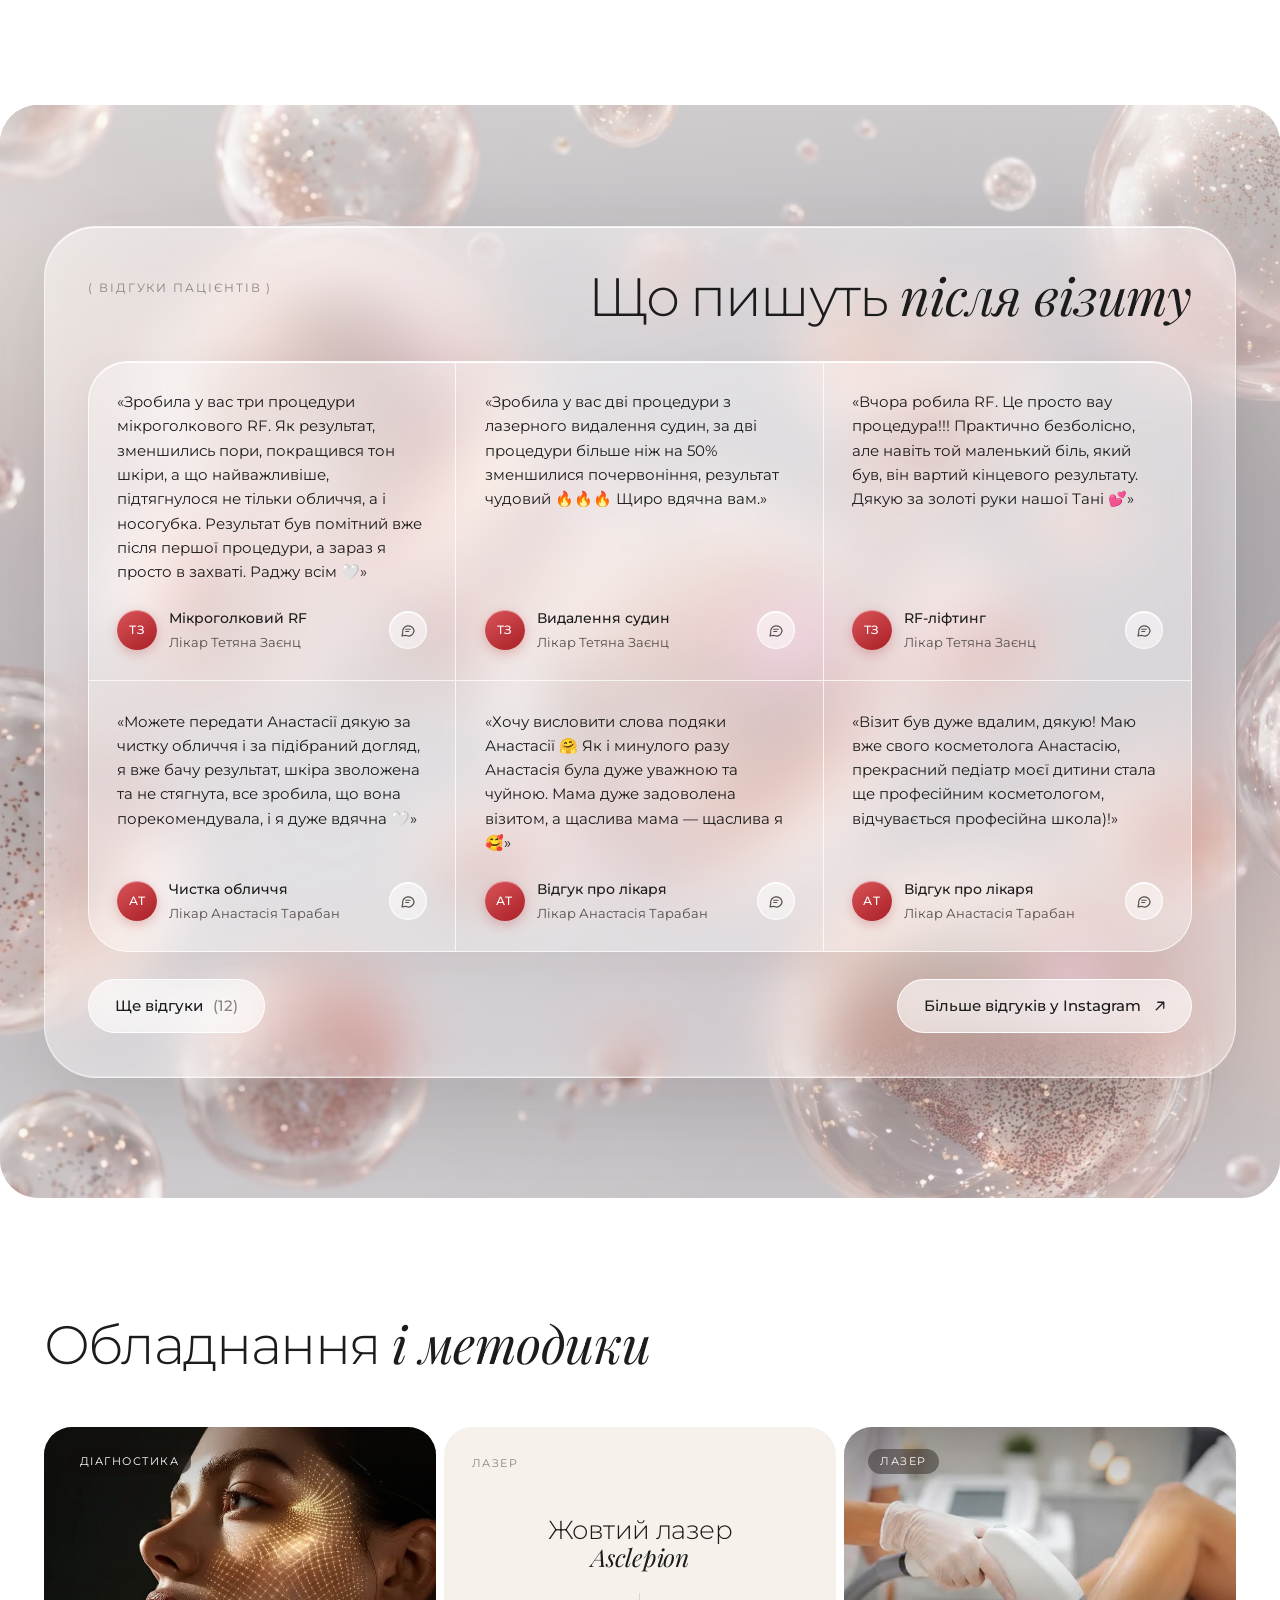
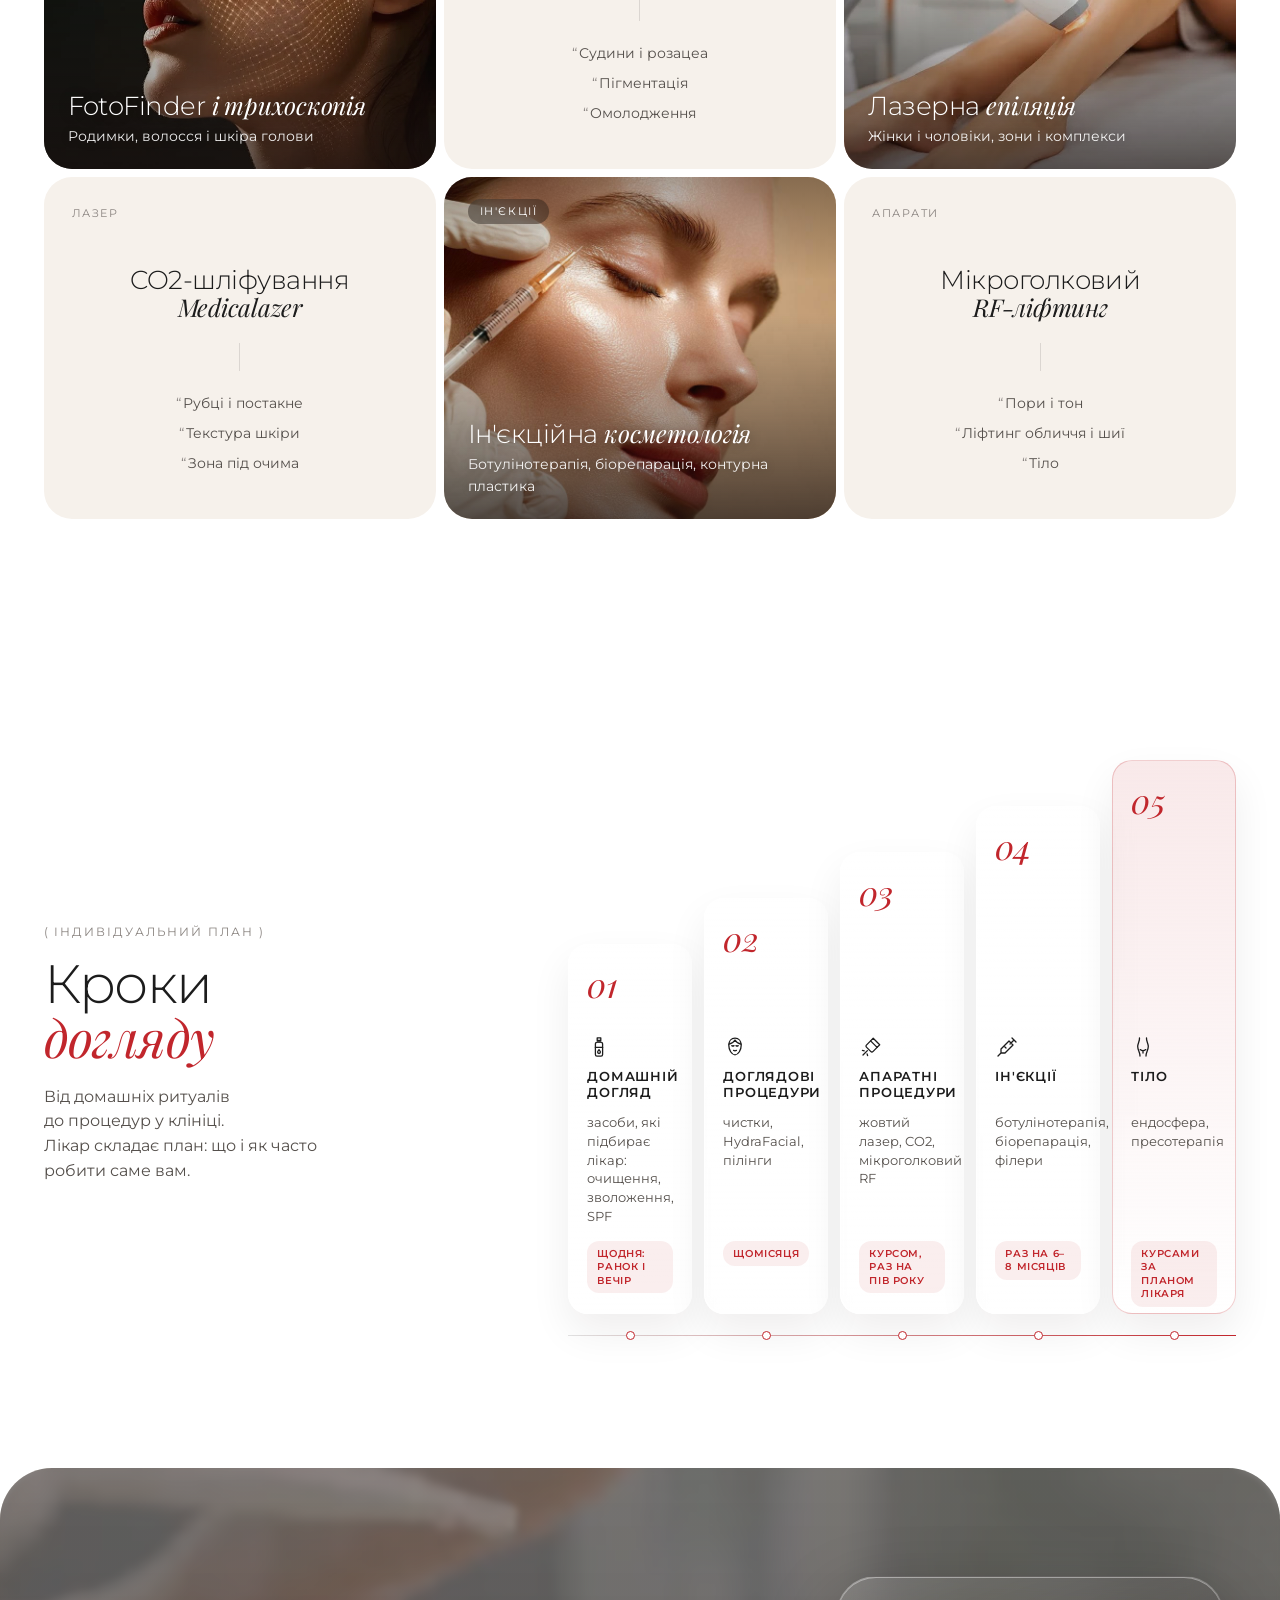
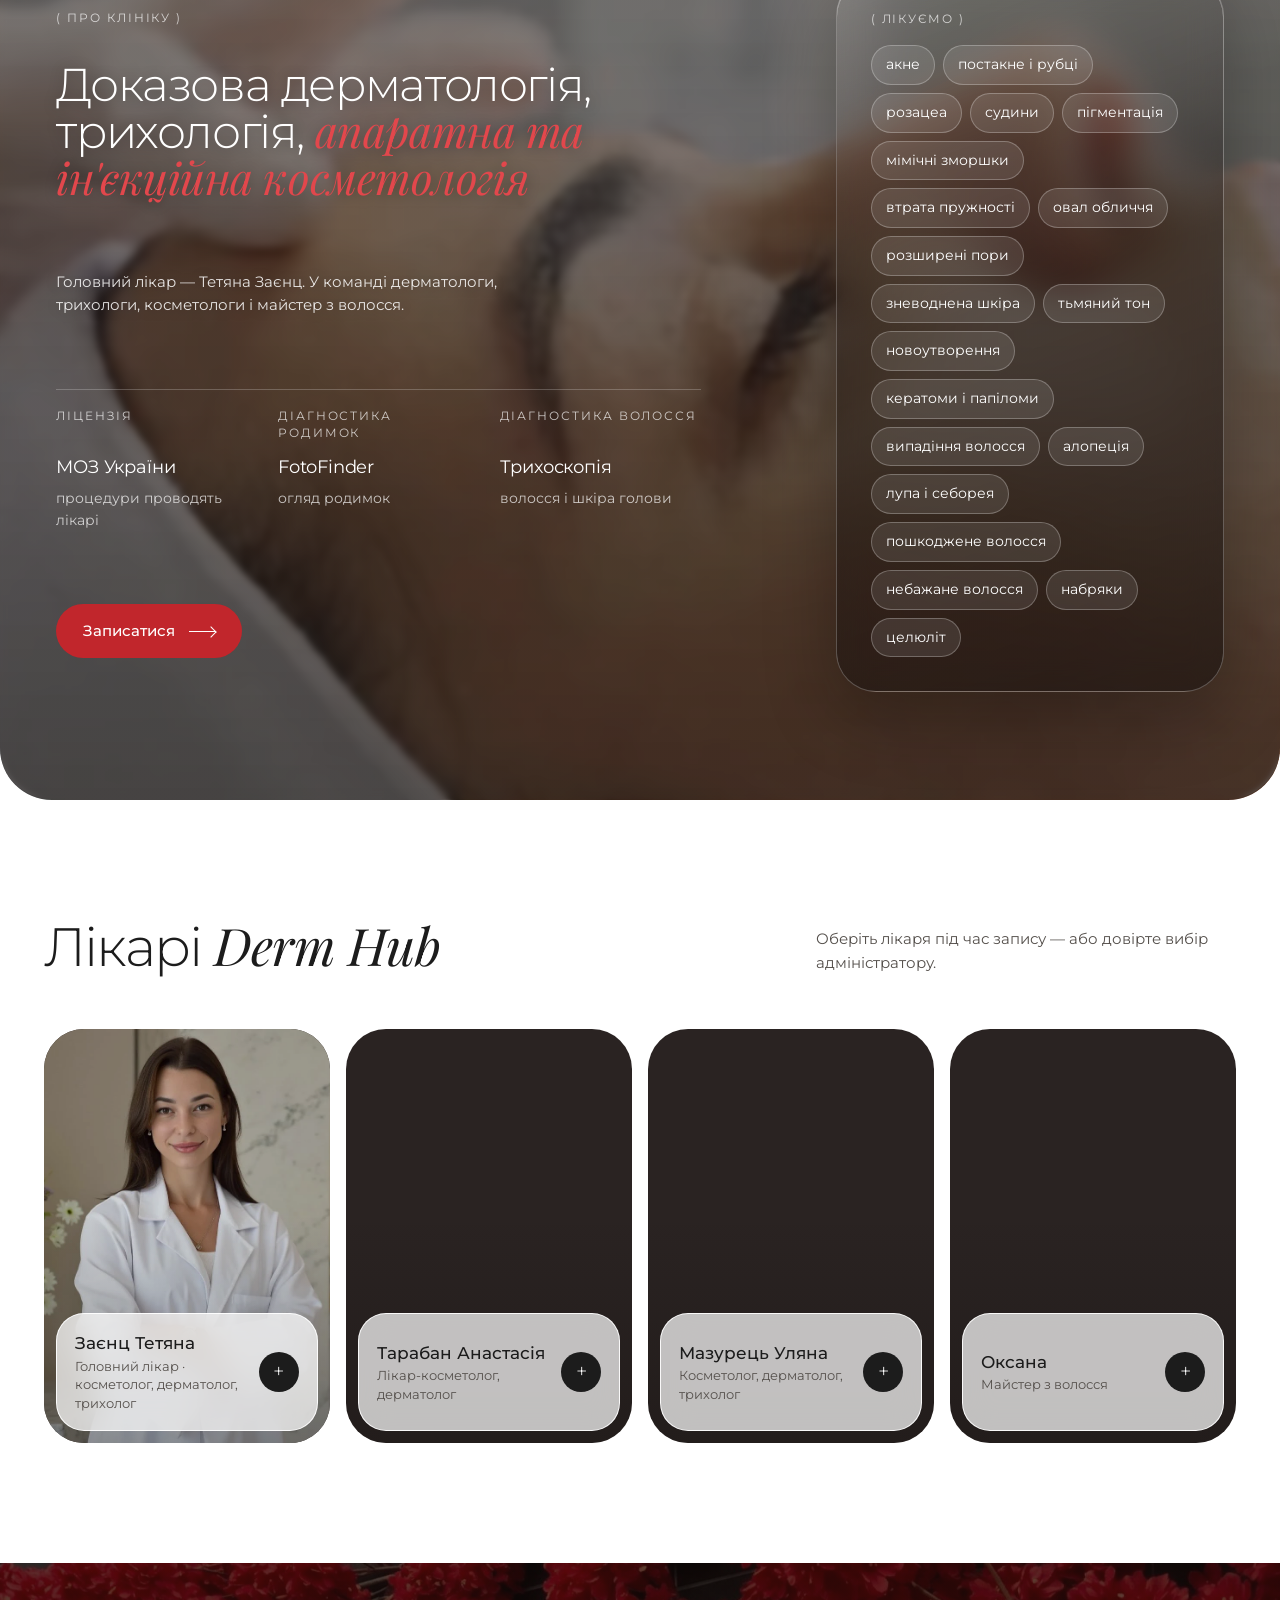
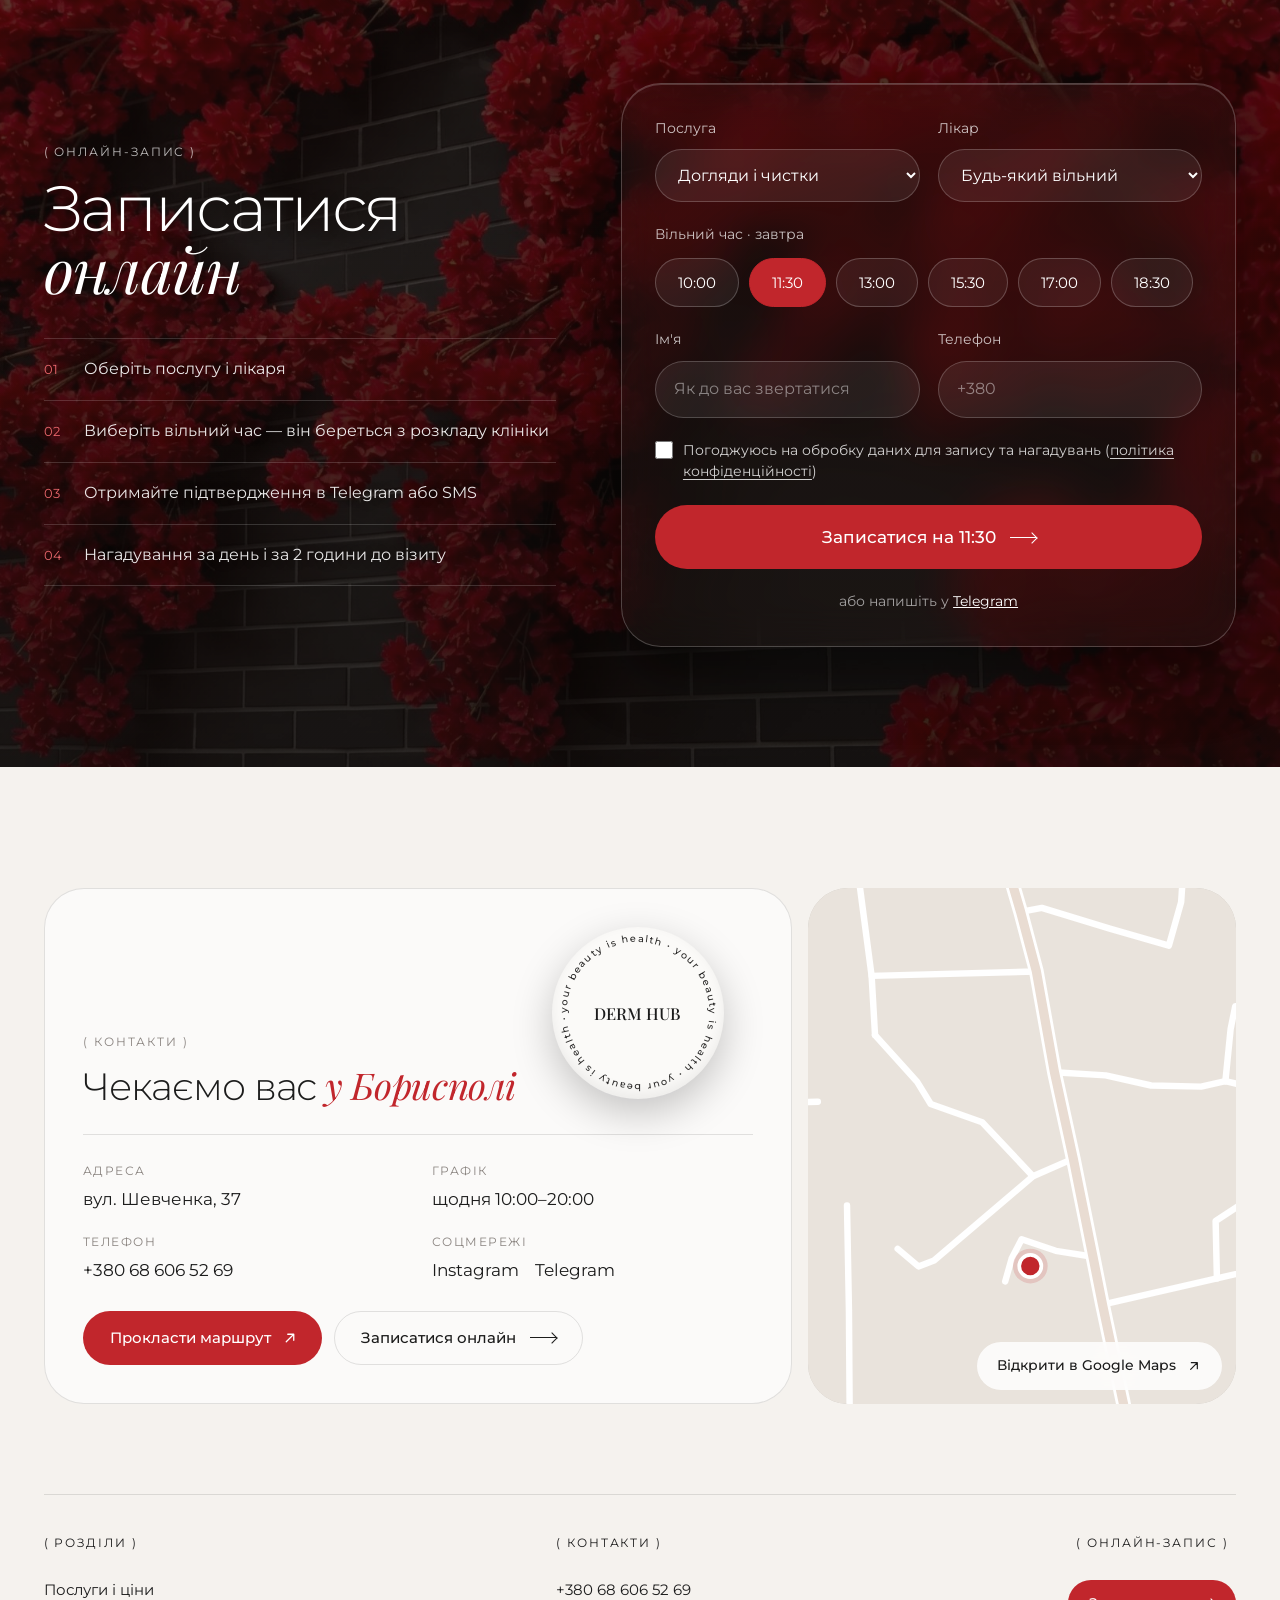
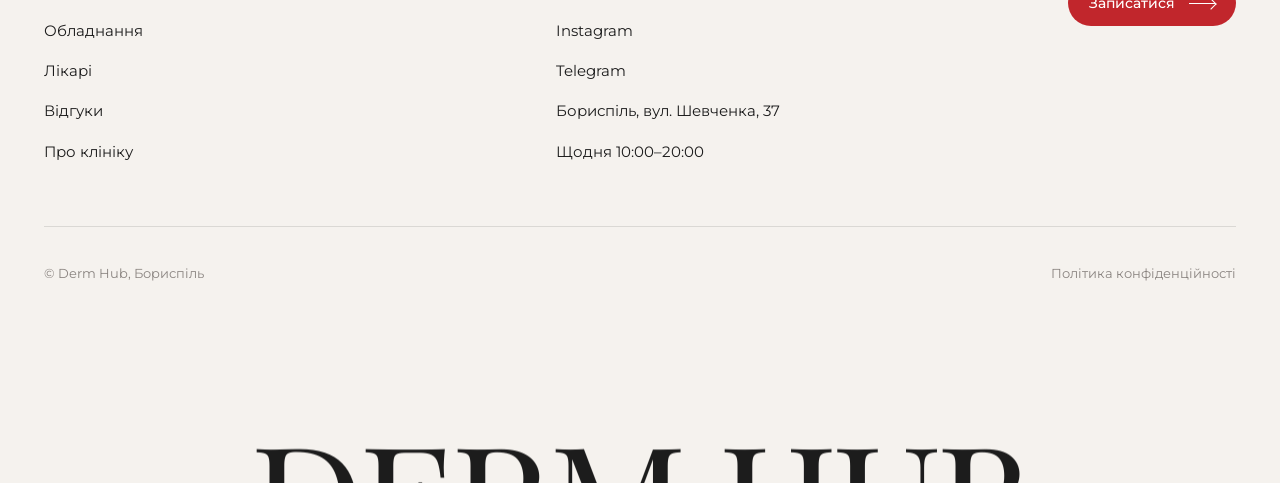
==== commit 3e4baeeb: "Mobile hero replay, carousel dimming, care-plan spacing, About tweaks Co-Authored-By: Claude Opus 5." ====
--- a/index.html
+++ b/index.html
@@ -29,8 +29,8 @@
 <link rel="preconnect" href="https://fonts.googleapis.com">
 <link rel="preconnect" href="https://fonts.gstatic.com" crossorigin>
 <link href="https://fonts.googleapis.com/css2?family=Playfair+Display:ital,wght@0,400;0,500;0,600;1,400;1,500&family=Montserrat:wght@200;300;400;500;600&display=swap" rel="stylesheet">
-<link rel="stylesheet" href="css/redesign.css?v=178">
-<link rel="stylesheet" href="css/global.css?v=178">
+<link rel="stylesheet" href="css/redesign.css?v=181">
+<link rel="stylesheet" href="css/global.css?v=181">
 </head>
 <body>
 
@@ -387,7 +387,7 @@
 <a class="to-top" href="#top" aria-label="Нагору"><svg viewBox="0 0 24 24" aria-hidden="true"><path d="M12 19V5M5.5 11.5 12 5l6.5 6.5"/></svg></a>
 
 
-<script src="js/prices.js?v=178"></script>
-<script src="js/redesign.js?v=178"></script>
+<script src="js/prices.js?v=181"></script>
+<script src="js/redesign.js?v=181"></script>
 </body>
 </html>
--- a/css/global.css
+++ b/css/global.css
@@ -449,7 +449,7 @@
   .ab-main h2 .it{color:var(--red)}
   .res-foot{margin-top:30px}
   .ab-video{inset:0 auto auto 0;width:100%;height:auto;aspect-ratio:1/1;object-fit:cover;clip-path:none;border-radius:var(--r-m) var(--r-m) 0 0;object-position:50% 50%}
-  .ab-stage::before{-webkit-backdrop-filter:blur(6px);backdrop-filter:blur(6px);-webkit-mask-image:linear-gradient(180deg,transparent 28vw,#000 62vw);mask-image:linear-gradient(180deg,transparent 28vw,#000 62vw);background:linear-gradient(180deg,rgba(43,37,35,0) 0,rgba(43,37,35,0) 28vw,rgba(43,37,35,.5) 55vw,rgba(43,37,35,.85) 80vw,#2b2523 100vw)}
+  .ab-stage::before{-webkit-backdrop-filter:blur(4px);backdrop-filter:blur(4px);-webkit-mask-image:linear-gradient(180deg,transparent 42vw,#000 76vw);mask-image:linear-gradient(180deg,transparent 42vw,#000 76vw);background:linear-gradient(180deg,rgba(43,37,35,0) 0,rgba(43,37,35,0) 40vw,rgba(43,37,35,.32) 62vw,rgba(43,37,35,.76) 90vw,#2b2523 112vw)}
   .ab-treat{isolation:isolate;overflow:hidden}
   .ab-treat::before{content:"";position:absolute;inset:-30px;z-index:-2;background:url(../img/bg-sphere.jpg) 40% 50%/cover;filter:blur(3px) saturate(115%)}
   .ab-treat::after{content:"";position:absolute;inset:0;z-index:-1;background:linear-gradient(160deg,rgba(30,22,22,.45),rgba(22,16,16,.66))}
@@ -574,3 +574,15 @@
   .cpa:has(.cpa-step:nth-of-type(4):hover) .cpa-rail i:nth-child(4){background:var(--red);transform:scale(1.5)}
   .cpa:has(.cpa-step:nth-of-type(5):hover) .cpa-rail i:nth-child(5){background:var(--red);transform:scale(1.5)}
 }
+
+@media (max-width:700px){
+  /* каруселі: однакова ширина карток (до/після, відгуки, лікарі) */
+  #results .res-row>*,.rvx-grid .rvq,.rvx-grid .rvq-more,.rvx-grid .rvq:nth-child(n+5):not(.rvq-more),.team .doc{flex:none;width:min(82vw,380px)!important;max-width:none}
+  .ba-sec .res-row,.rvx-grid,.team{scroll-padding-inline:var(--pad)}
+  /* кроки догляду: більше повітря під заголовком і над кроками */
+  #care-plan .pyr-copy .muted{margin-bottom:12px}
+  #care-plan .cpa{margin-top:40px}
+}
+/* десктоп: «Лікуємо» менш розмита; червоний акцент у «Про клініку» світліший — читається на відео (як у хіро) */
+@media (min-width:701px){.ab-glass.ab-treat{-webkit-backdrop-filter:blur(16px) saturate(115%);backdrop-filter:blur(16px) saturate(115%)}}
+.ab-main h2 .it{color:#E2474C}
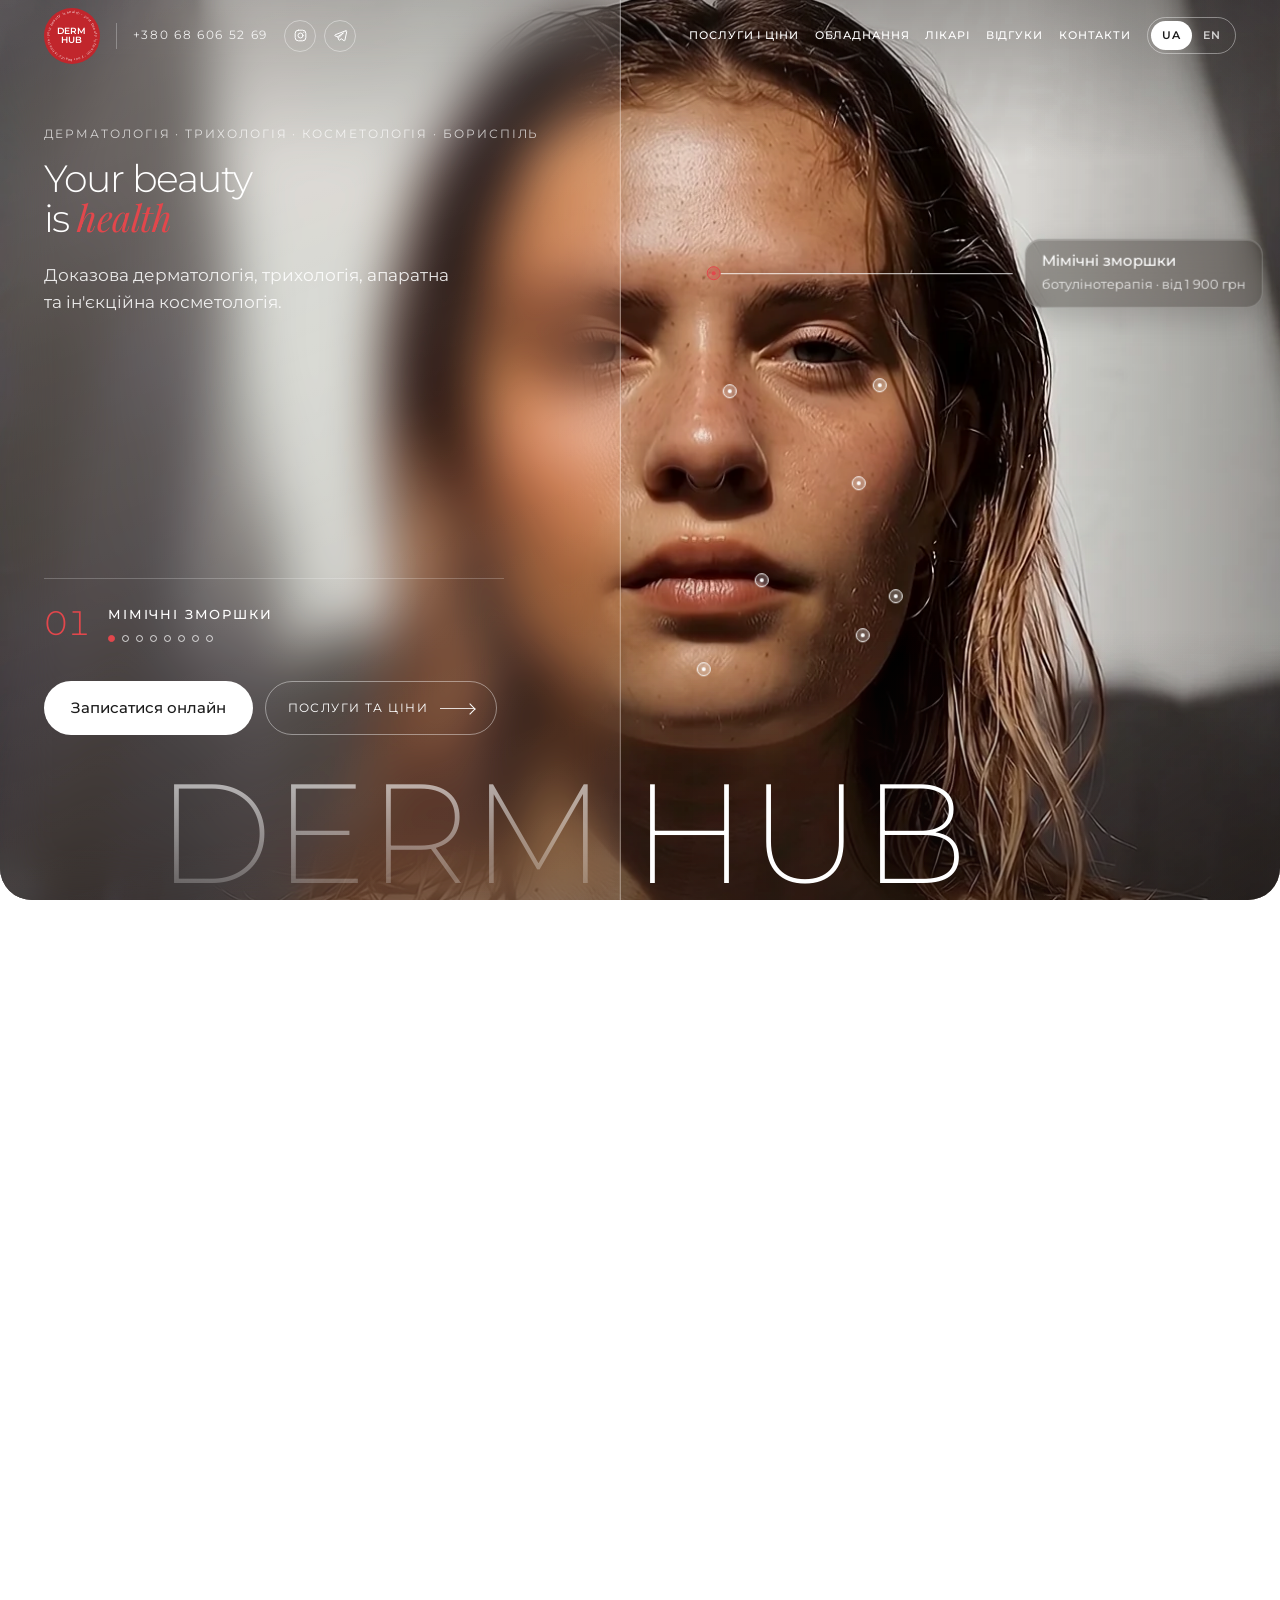
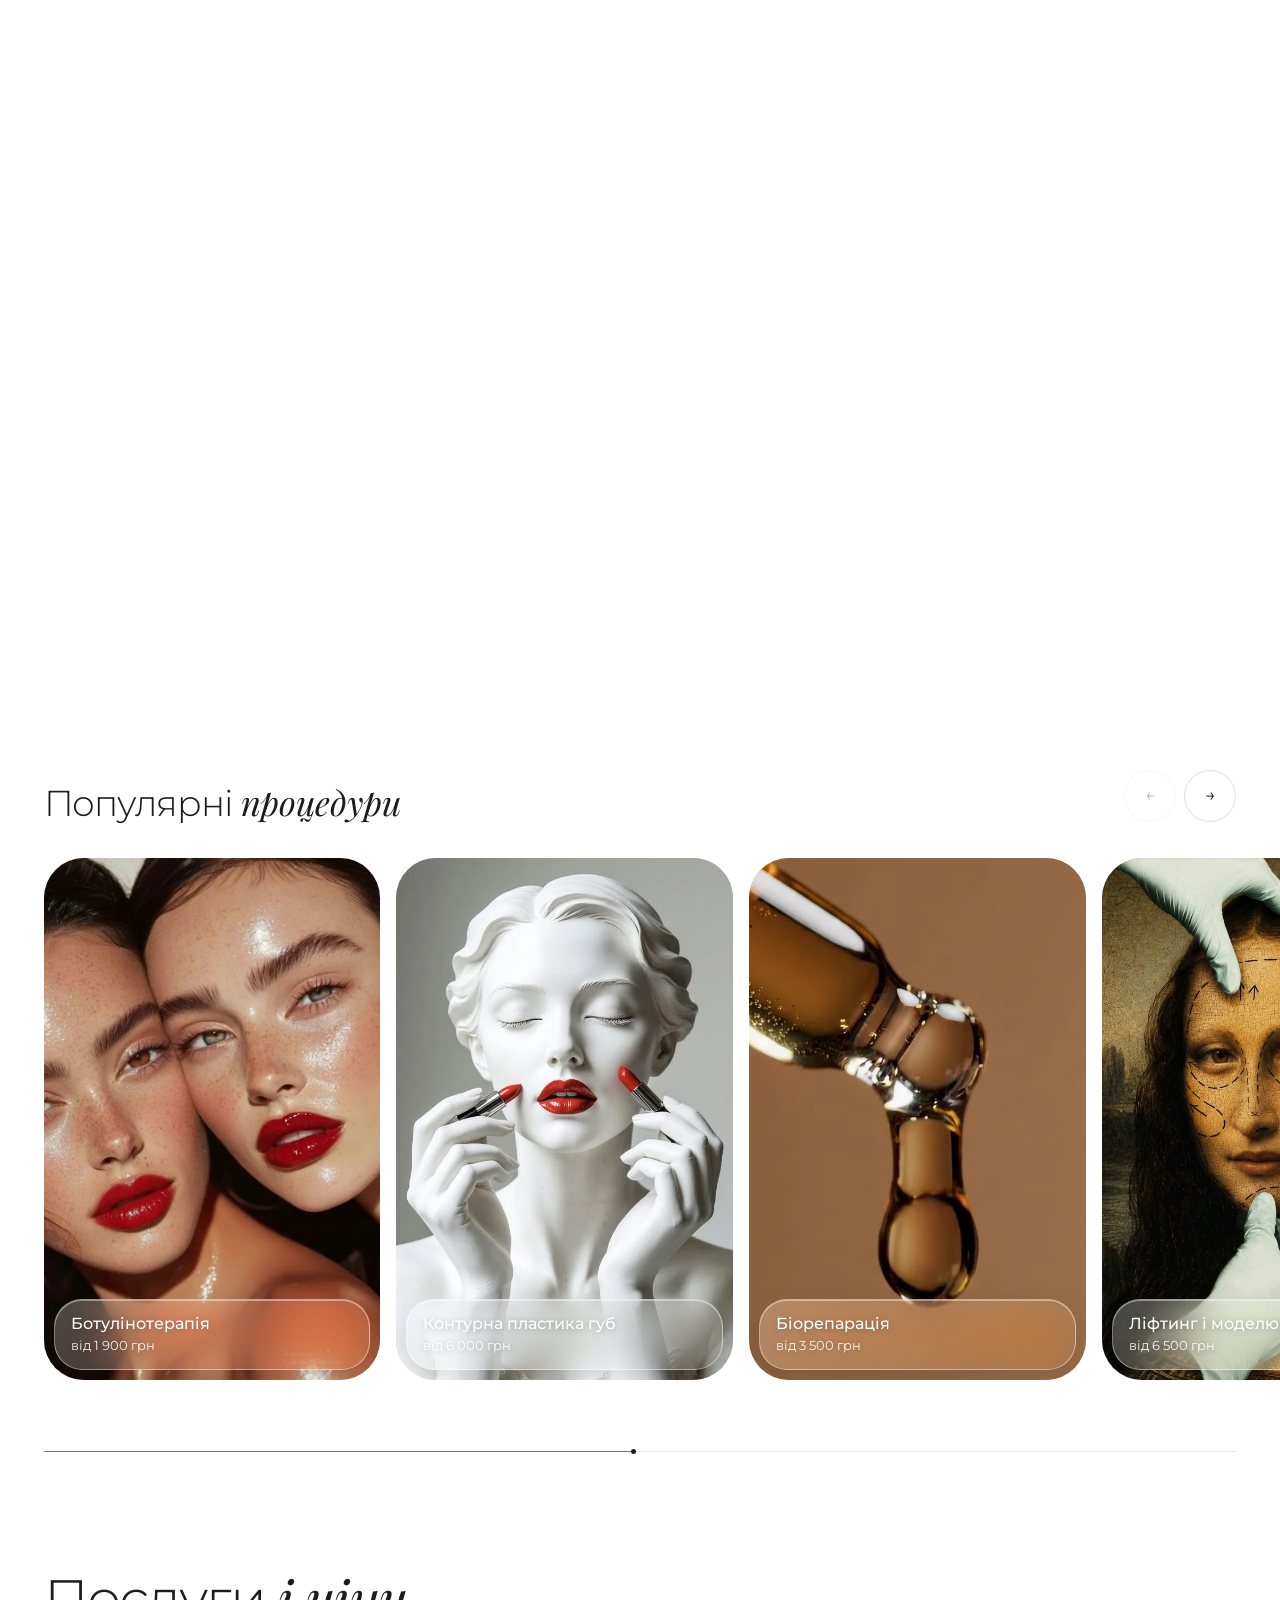
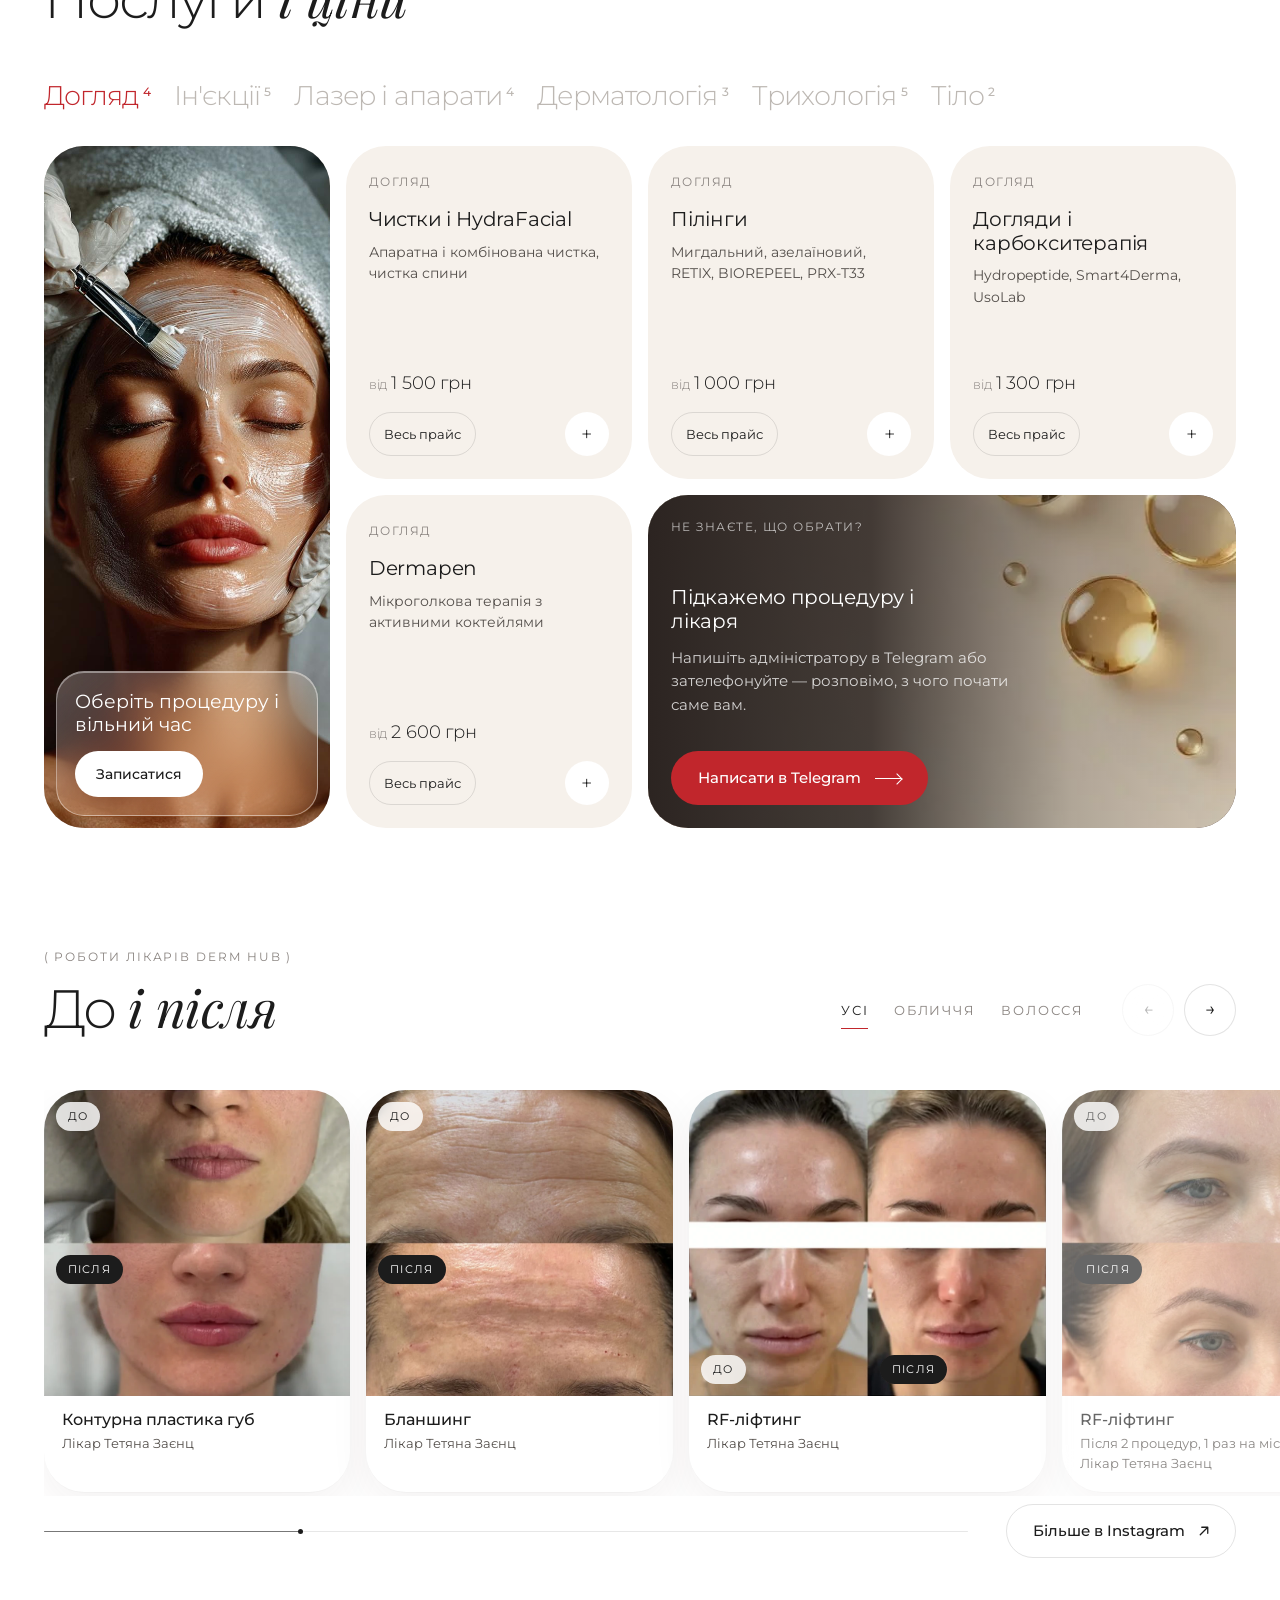
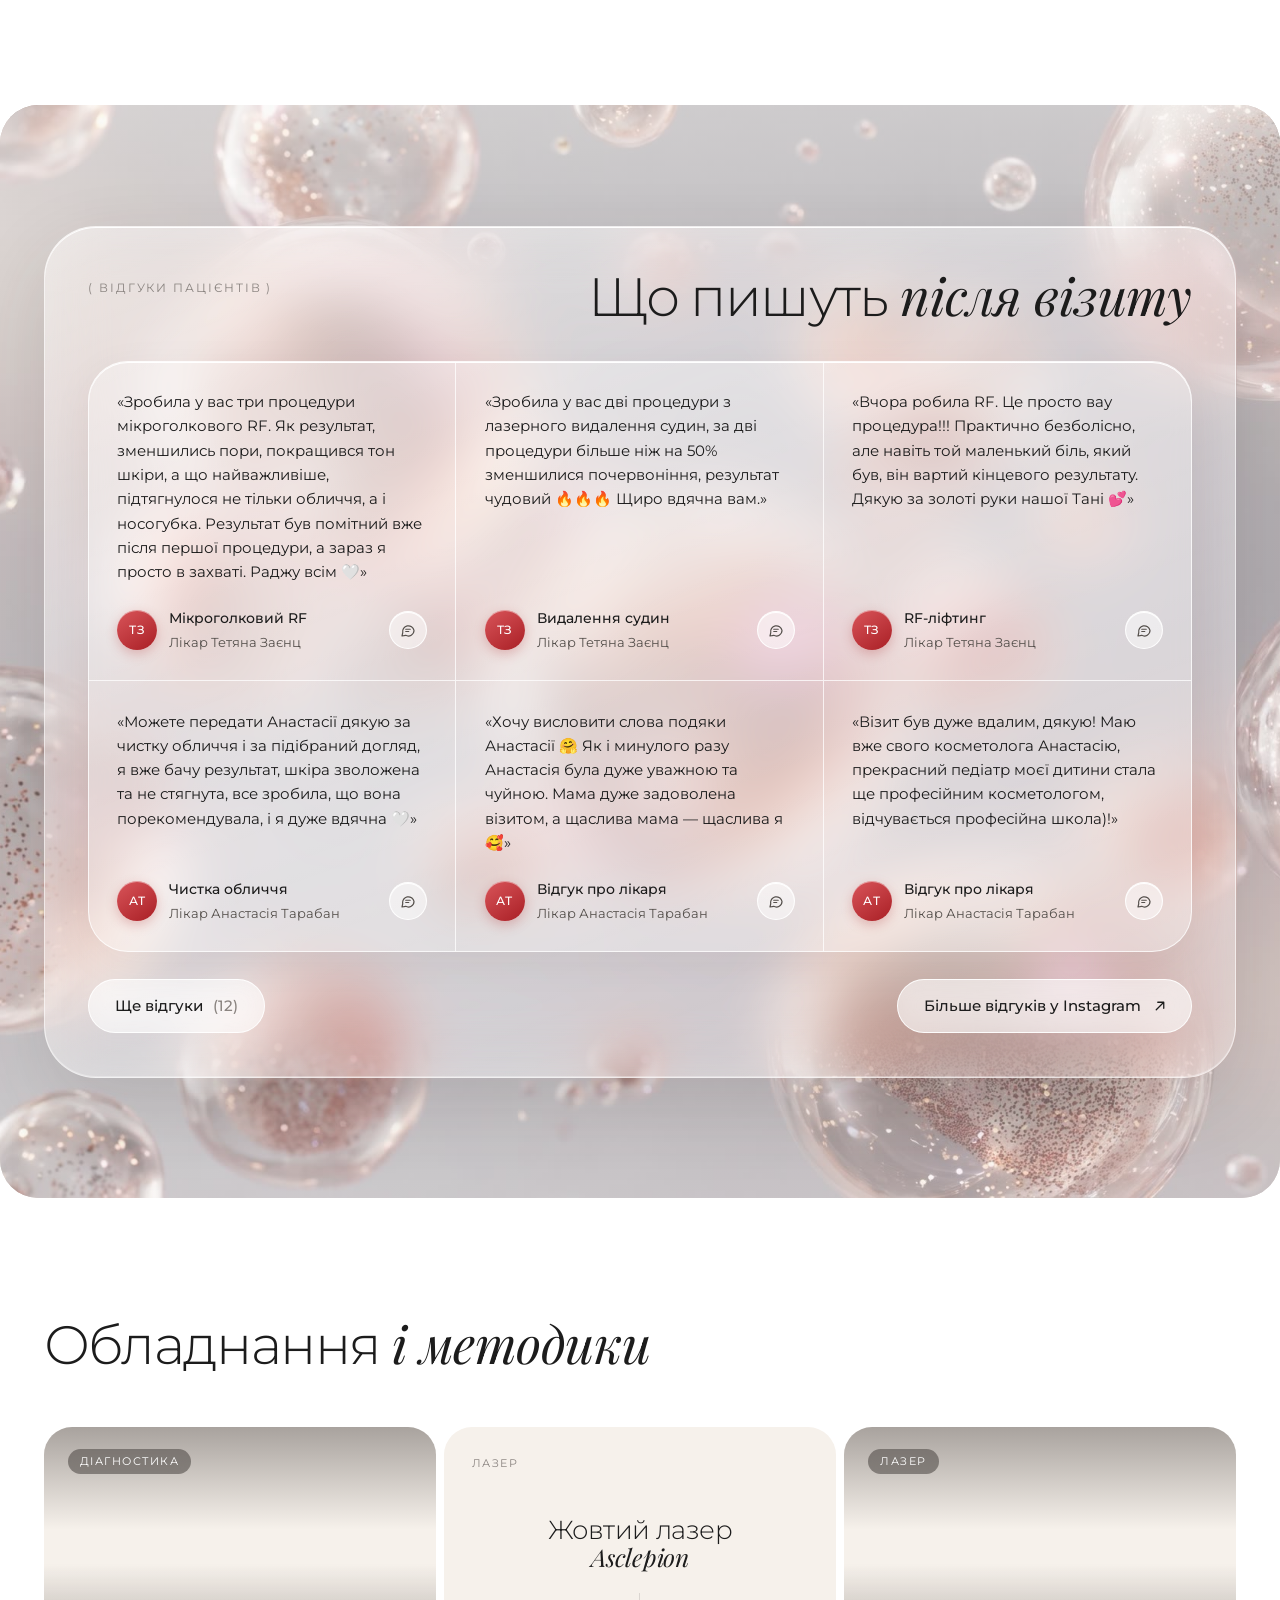
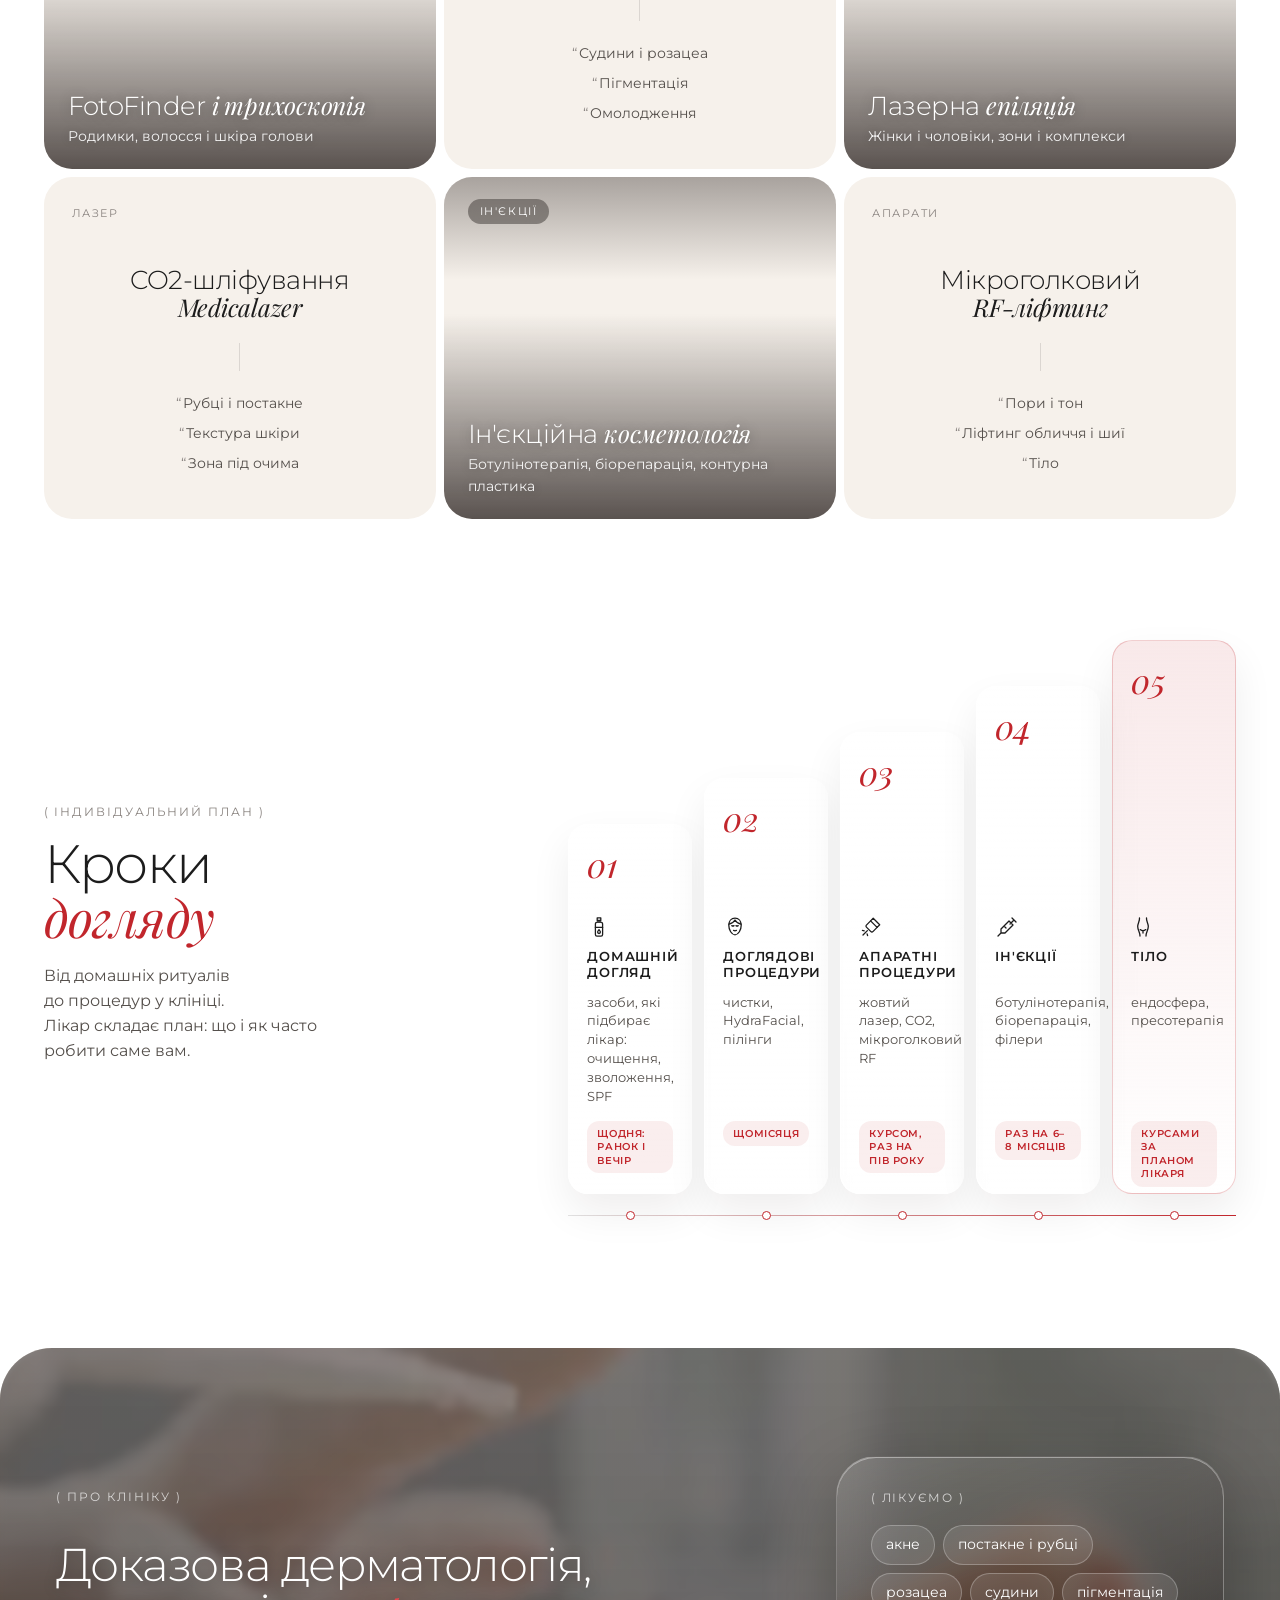
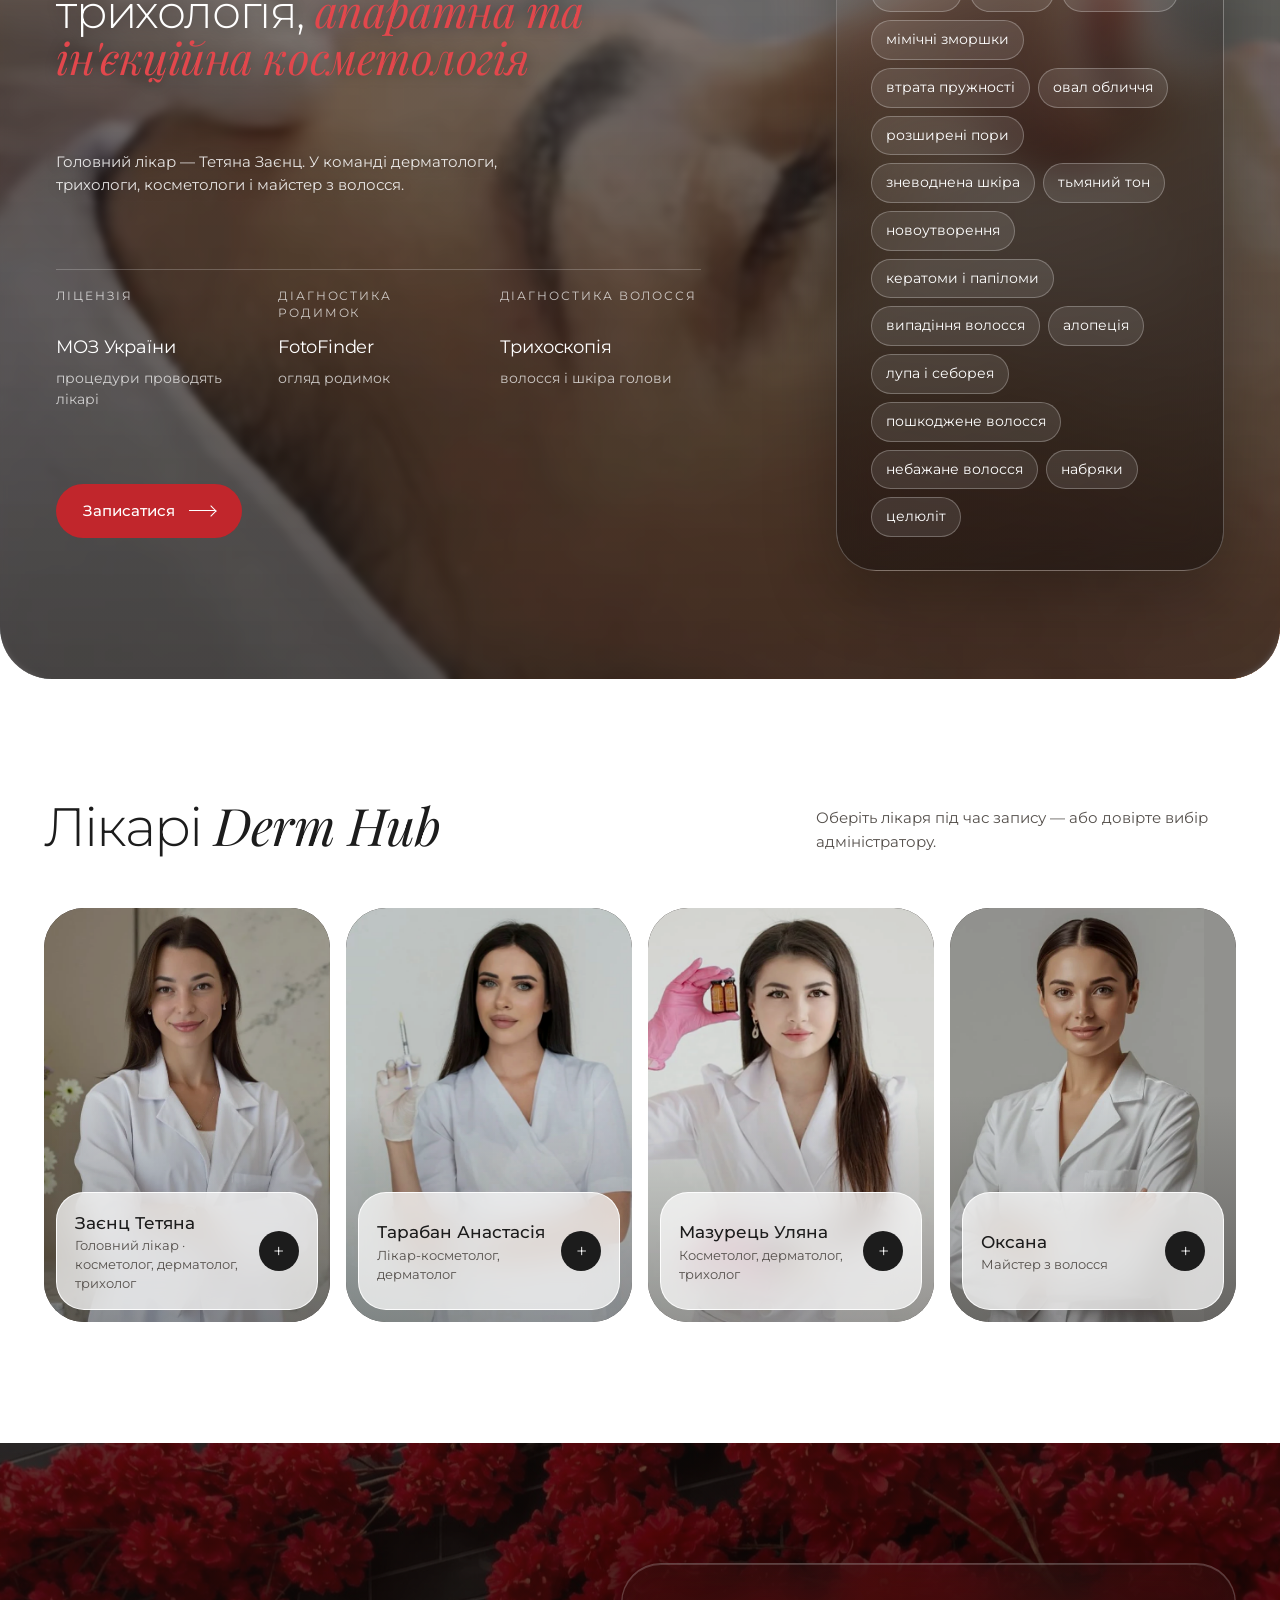
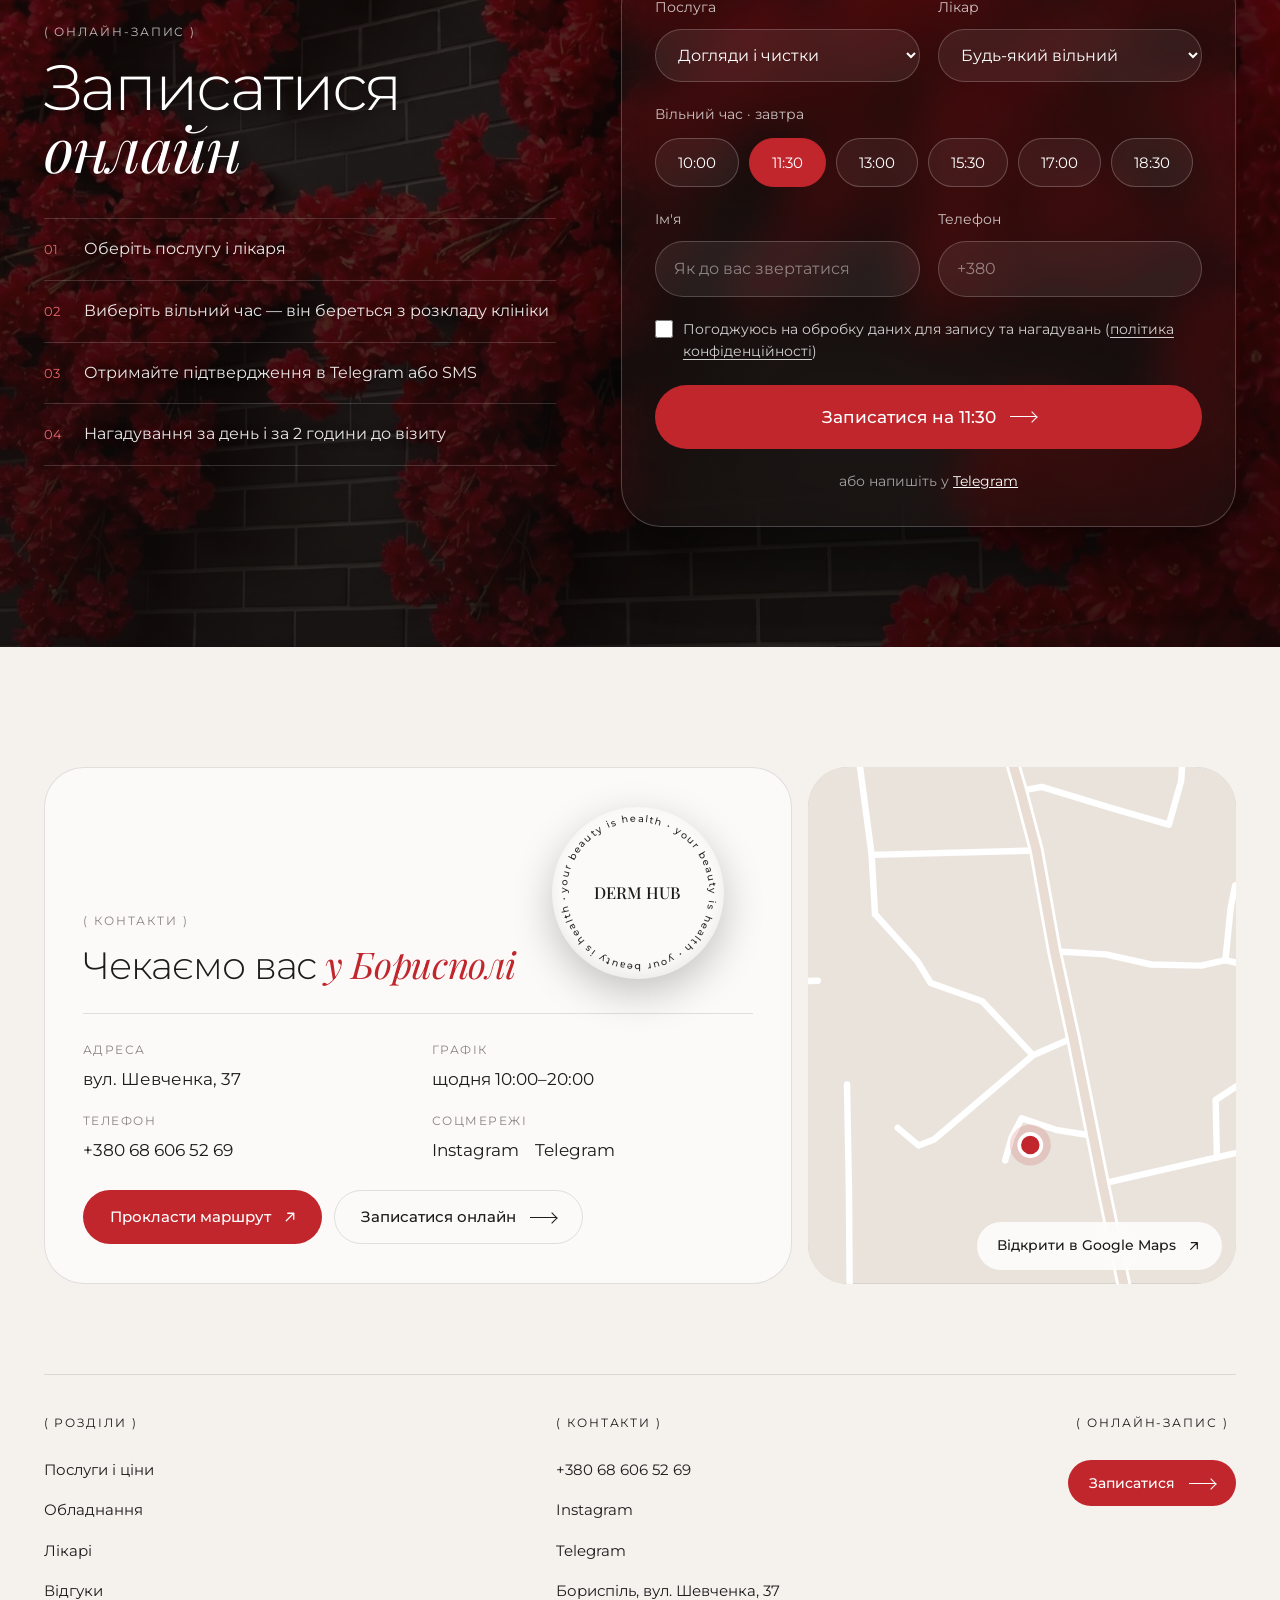
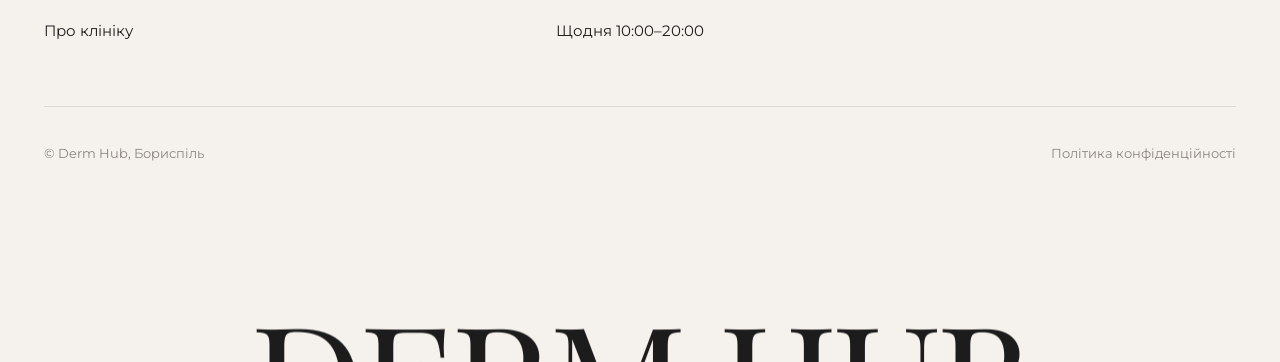
==== commit 4110e60c: "Mobile rail bars, care-plan/About spacing, booking blur; desktop care-plan gap Co-Authored-By: Claud" ====
--- a/index.html
+++ b/index.html
@@ -29,8 +29,8 @@
 <link rel="preconnect" href="https://fonts.googleapis.com">
 <link rel="preconnect" href="https://fonts.gstatic.com" crossorigin>
 <link href="https://fonts.googleapis.com/css2?family=Playfair+Display:ital,wght@0,400;0,500;0,600;1,400;1,500&family=Montserrat:wght@200;300;400;500;600&display=swap" rel="stylesheet">
-<link rel="stylesheet" href="css/redesign.css?v=181">
-<link rel="stylesheet" href="css/global.css?v=181">
+<link rel="stylesheet" href="css/redesign.css?v=184">
+<link rel="stylesheet" href="css/global.css?v=184">
 </head>
 <body>
 
@@ -387,7 +387,7 @@
 <a class="to-top" href="#top" aria-label="Нагору"><svg viewBox="0 0 24 24" aria-hidden="true"><path d="M12 19V5M5.5 11.5 12 5l6.5 6.5"/></svg></a>
 
 
-<script src="js/prices.js?v=181"></script>
-<script src="js/redesign.js?v=181"></script>
+<script src="js/prices.js?v=184"></script>
+<script src="js/redesign.js?v=184"></script>
 </body>
 </html>
--- a/css/global.css
+++ b/css/global.css
@@ -586,3 +586,24 @@
 /* десктоп: «Лікуємо» менш розмита; червоний акцент у «Про клініку» світліший — читається на відео (як у хіро) */
 @media (min-width:701px){.ab-glass.ab-treat{-webkit-backdrop-filter:blur(16px) saturate(115%);backdrop-filter:blur(16px) saturate(115%)}}
 .ab-main h2 .it{color:#E2474C}
+
+@media (max-width:700px){
+  /* лінії під каруселями: йдуть за пальцем без запізнення й не вилітають при пружинці iOS */
+  .rail-bar i,.team-bar i{transition:none;will-change:transform}
+}
+
+@media (max-width:700px){
+  /* план догляду: зверху такий самий відступ, як знизу (112px); більше повітря під заголовком */
+  #care-plan .ab-pyr{margin-top:68px}
+  #care-plan .cpa{margin-top:64px}
+  /* про клініку: м'якший перехід затемнення, більше повітря під кнопкою */
+  .ab-stage::before{-webkit-mask-image:linear-gradient(180deg,transparent 34vw,rgba(0,0,0,.3) 50vw,rgba(0,0,0,.66) 64vw,#000 82vw);mask-image:linear-gradient(180deg,transparent 34vw,rgba(0,0,0,.3) 50vw,rgba(0,0,0,.66) 64vw,#000 82vw);background:linear-gradient(180deg,rgba(43,37,35,0) 0,rgba(43,37,35,0) 34vw,rgba(43,37,35,.1) 48vw,rgba(43,37,35,.32) 62vw,rgba(43,37,35,.58) 78vw,rgba(43,37,35,.8) 94vw,#2b2523 116vw)}
+  .ab-main{padding-bottom:46px}
+  /* форма запису: скло розмите одразу (прозорість батька вимикала blur до кінця появи) */
+  .book-stage.reveal{opacity:1}
+}
+
+@media (min-width:701px){
+  /* план догляду: прибрали зайвий відступ над сходинками */
+  section#care-plan>.ab-pyr{margin-top:0}
+}
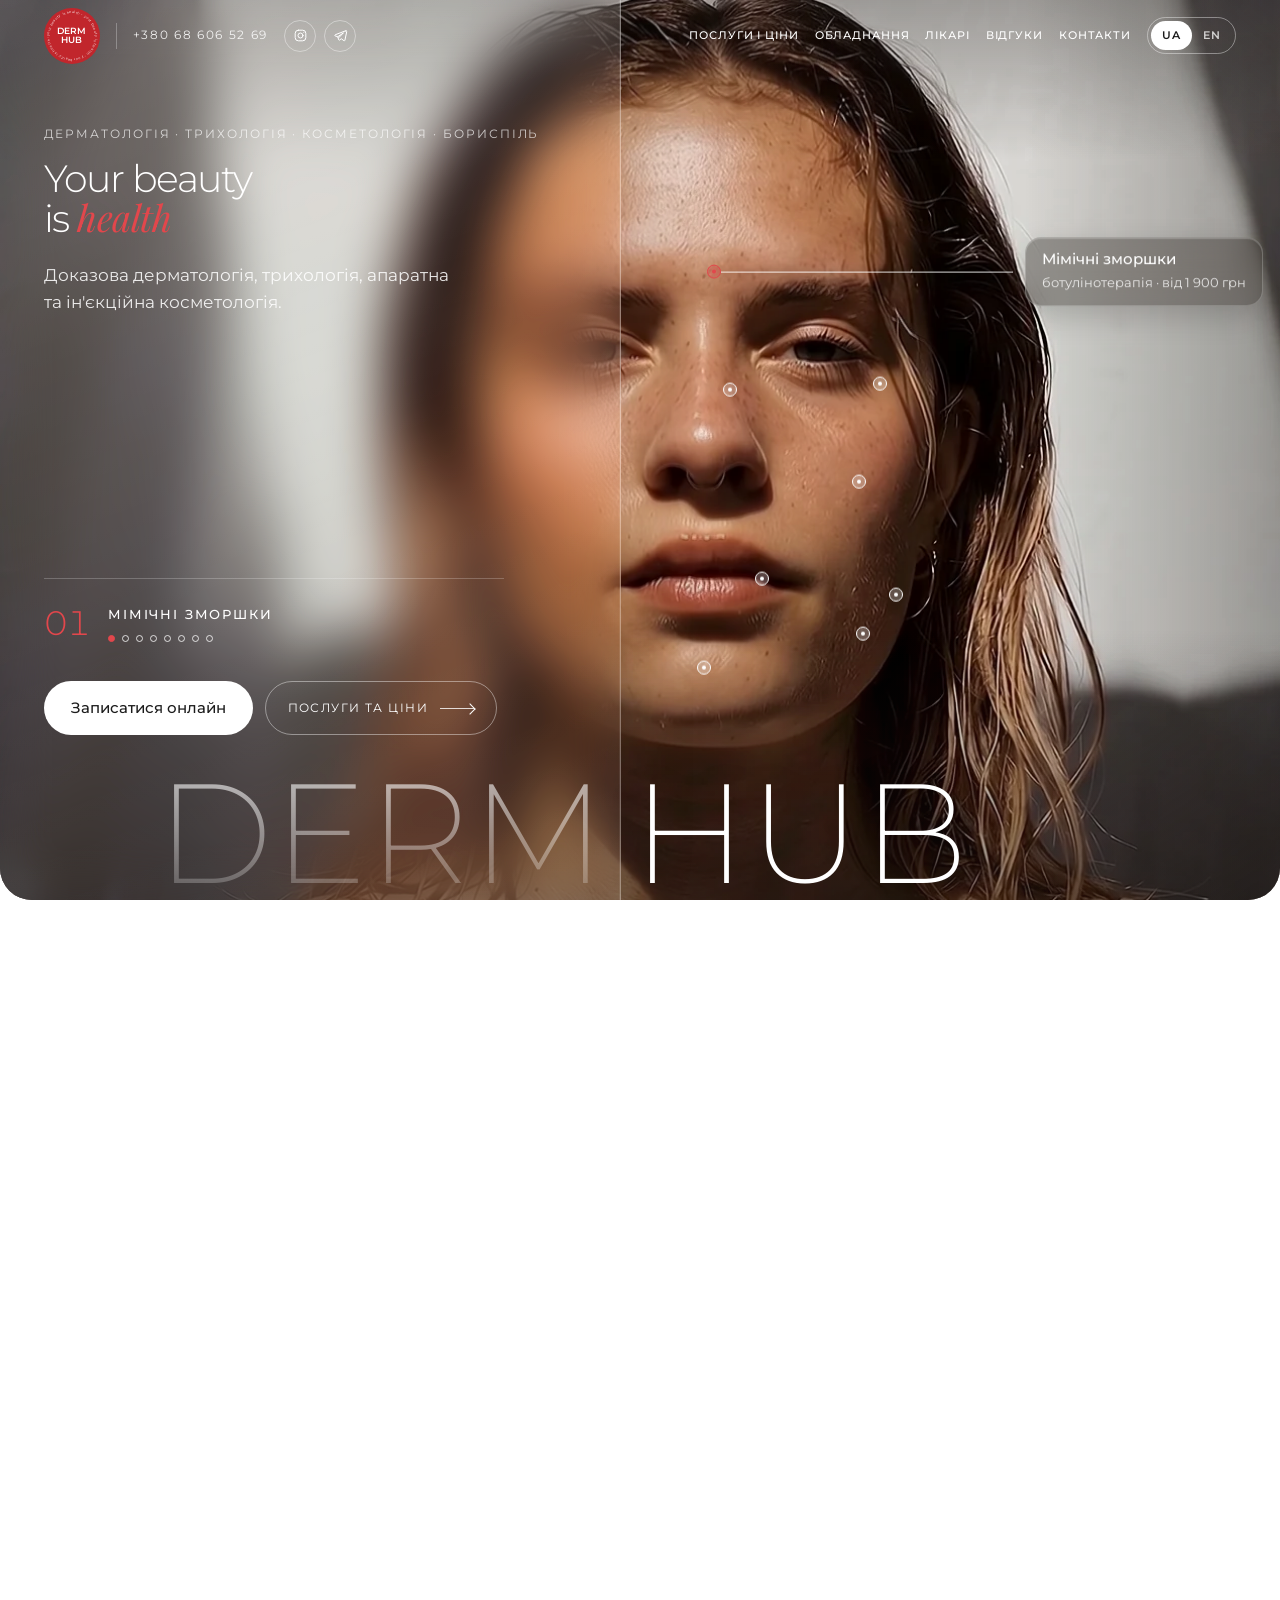
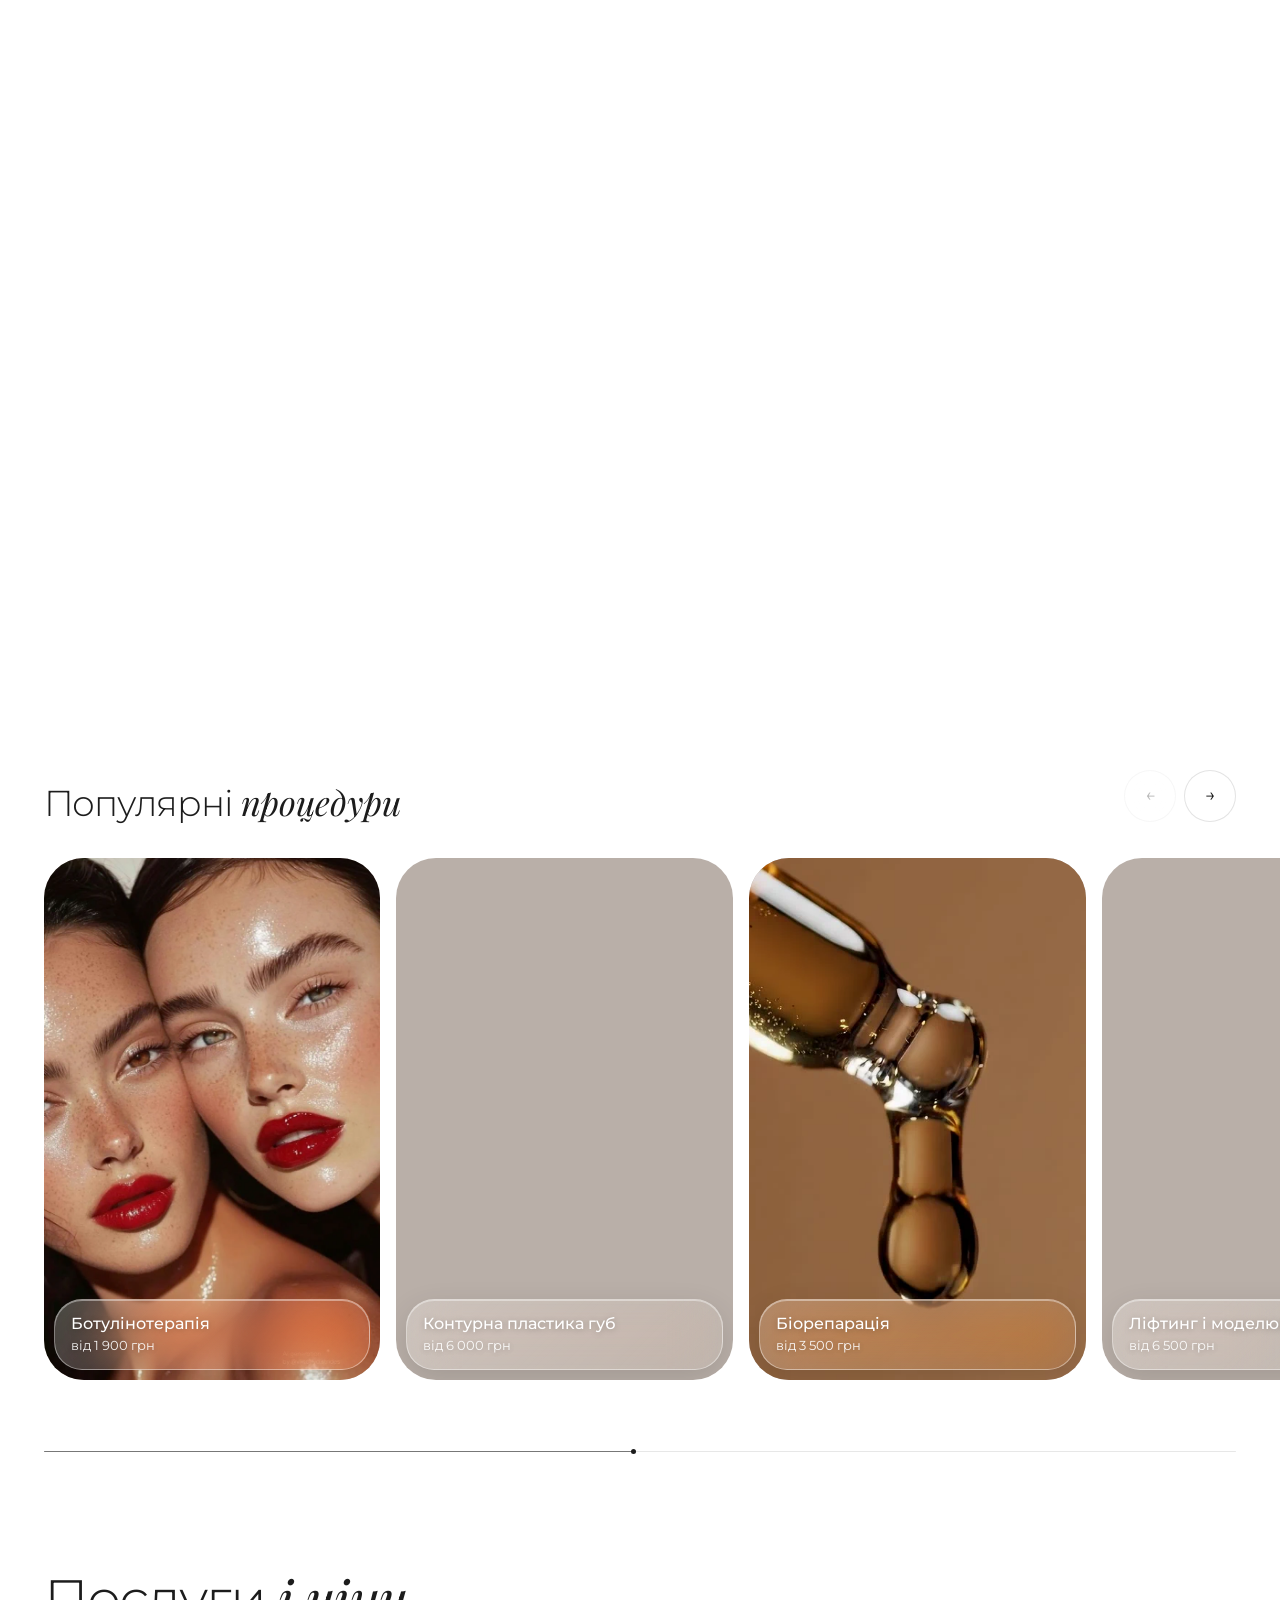
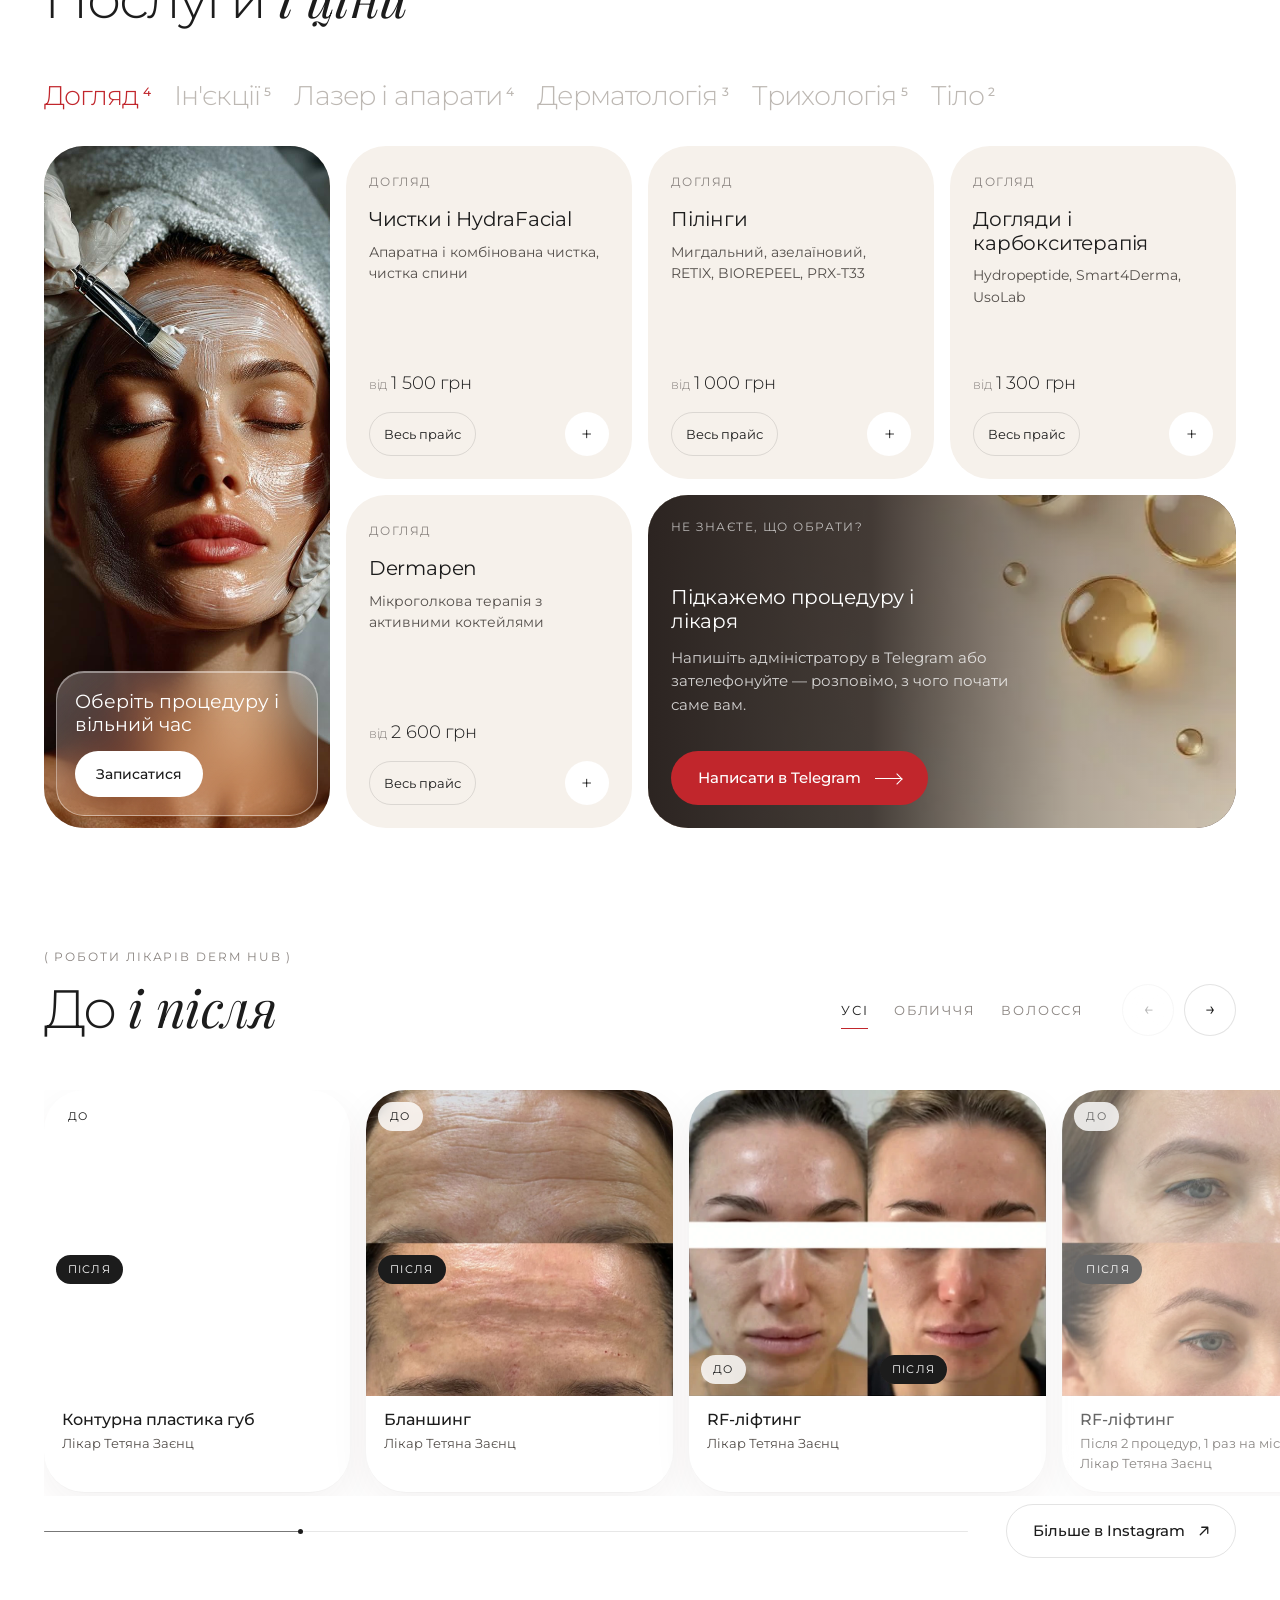
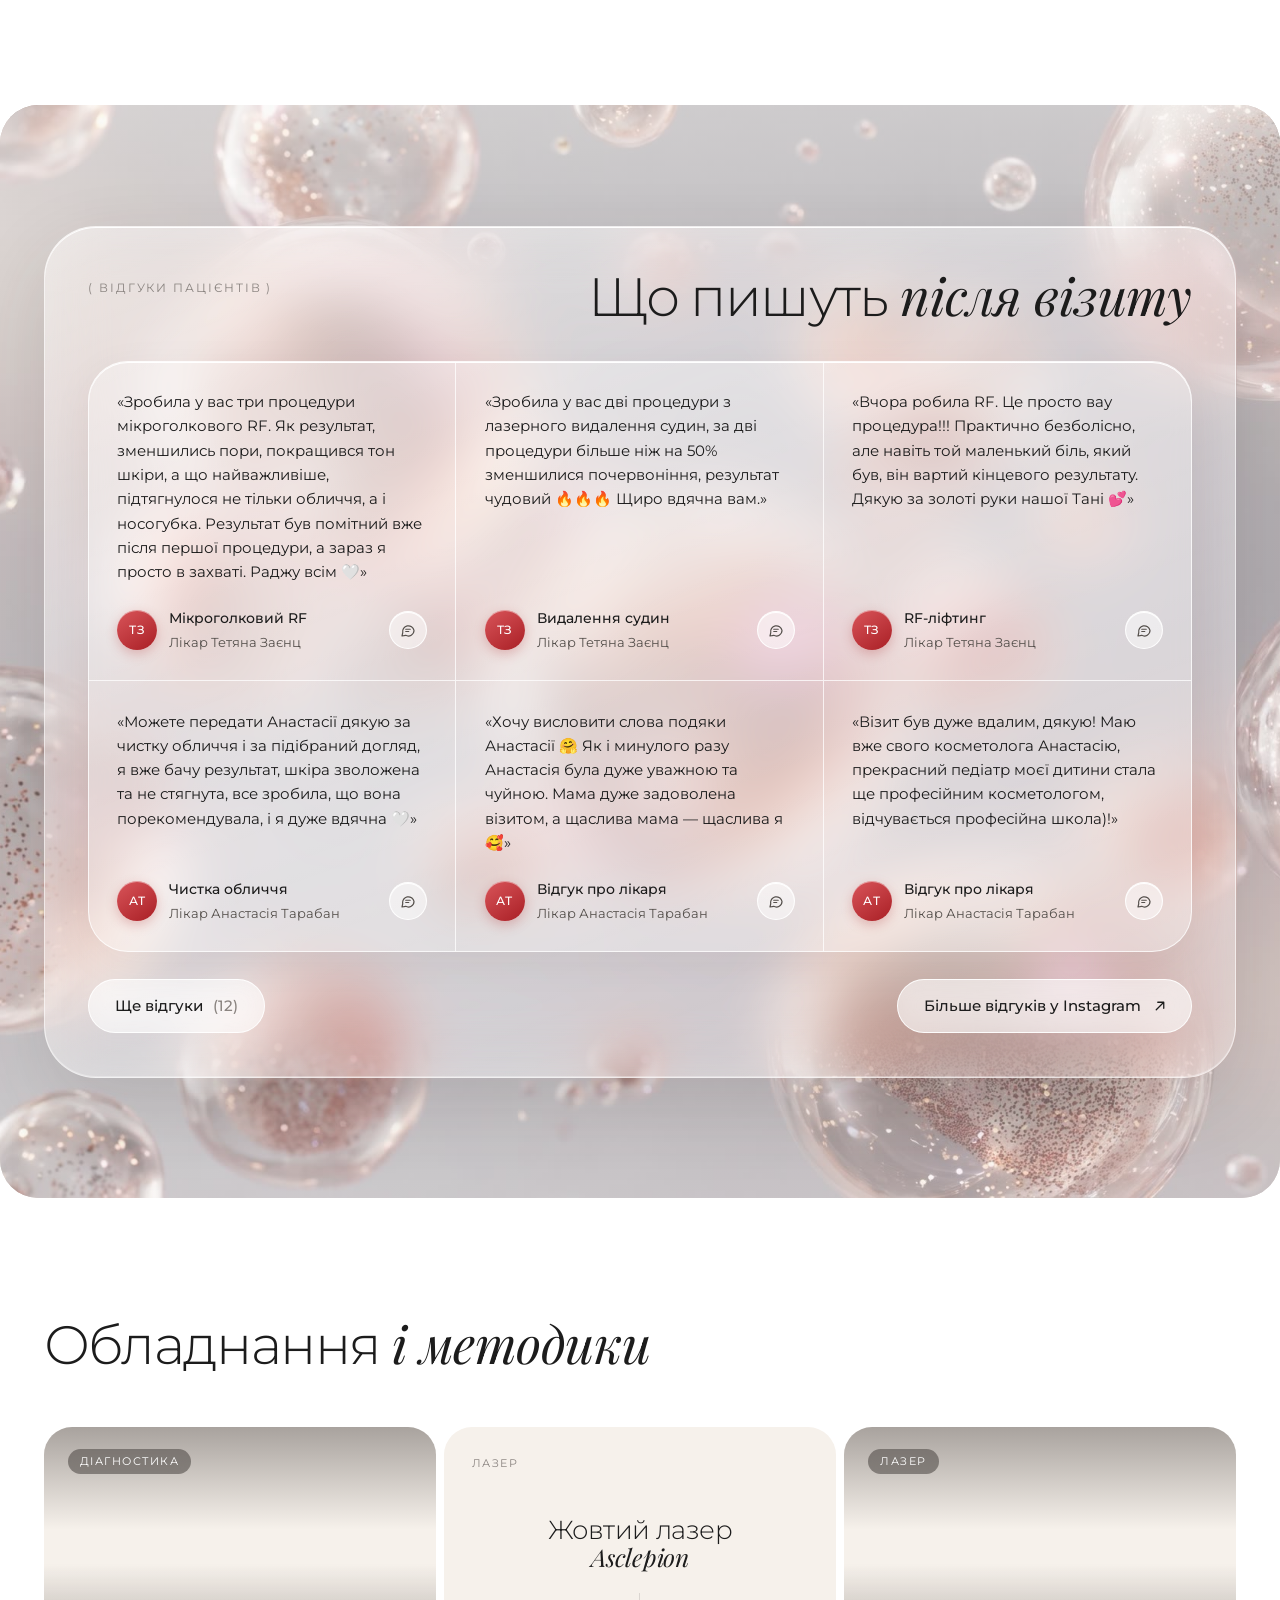
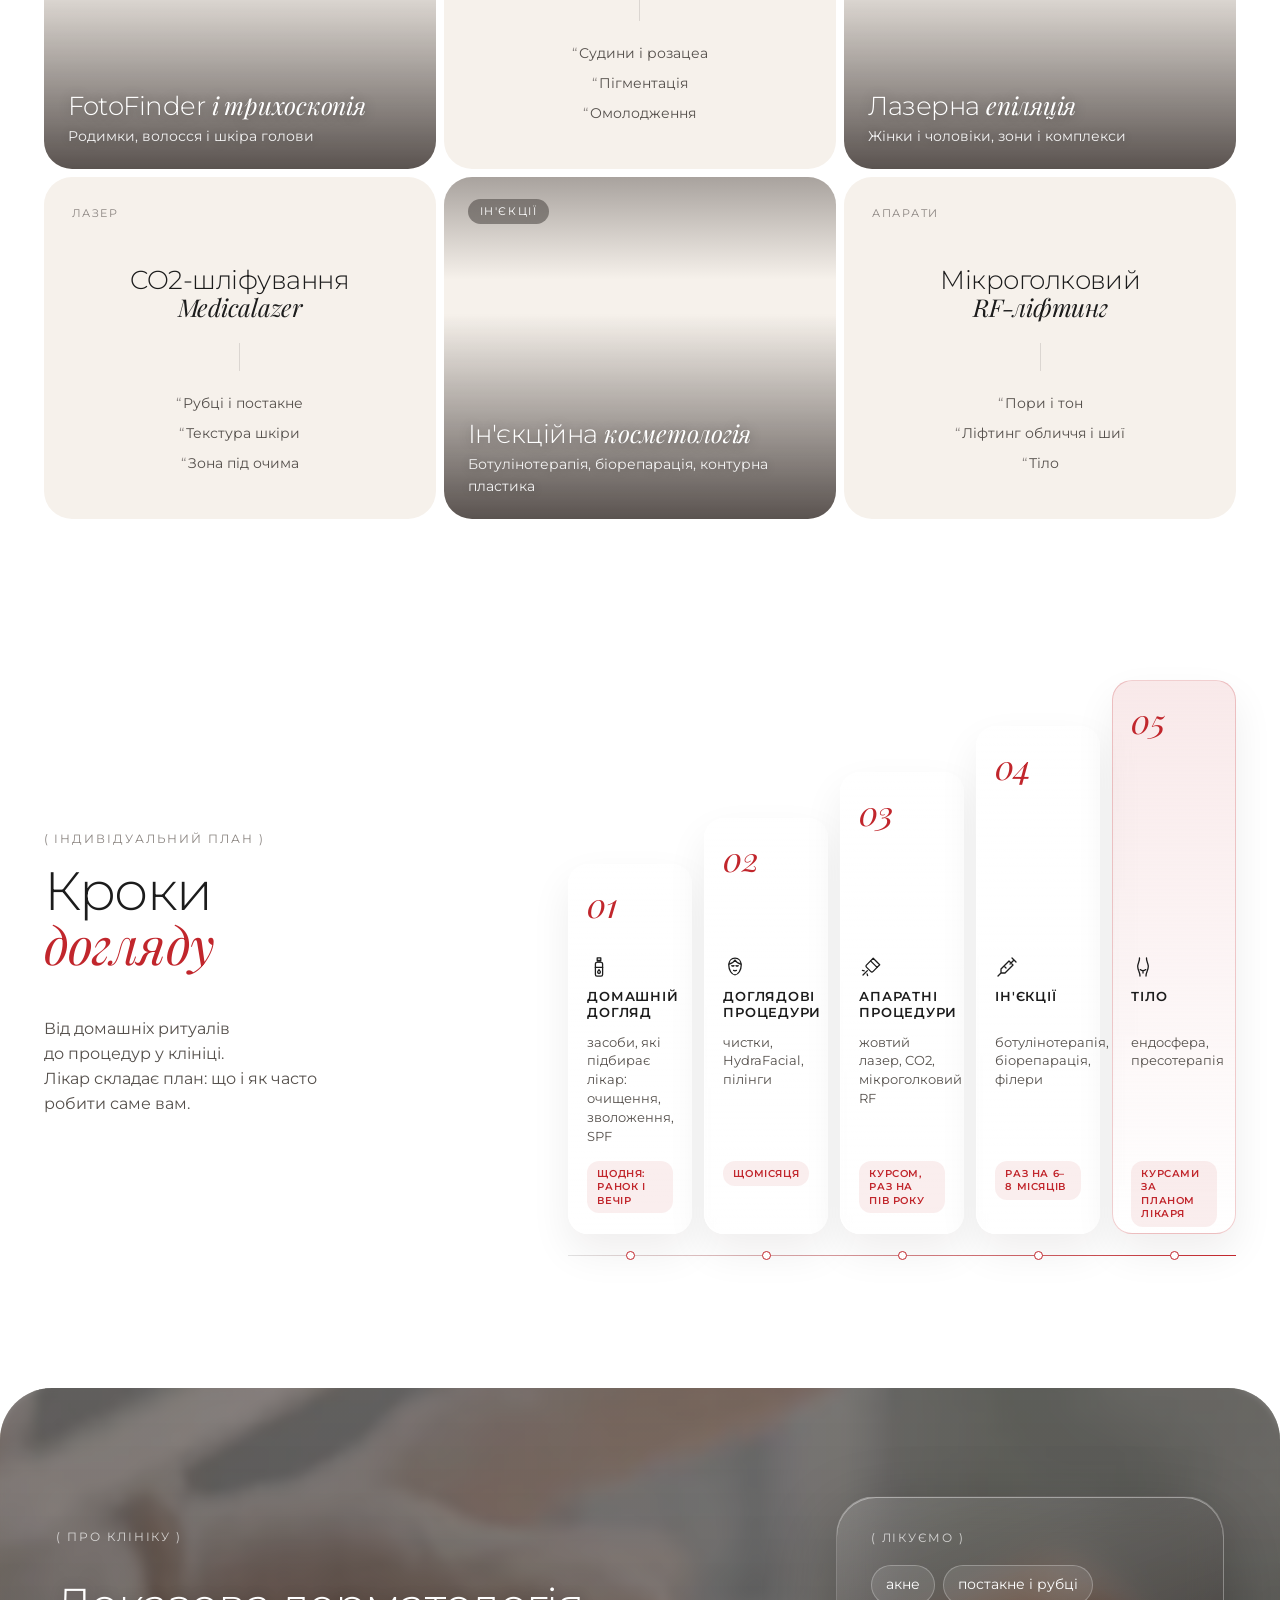
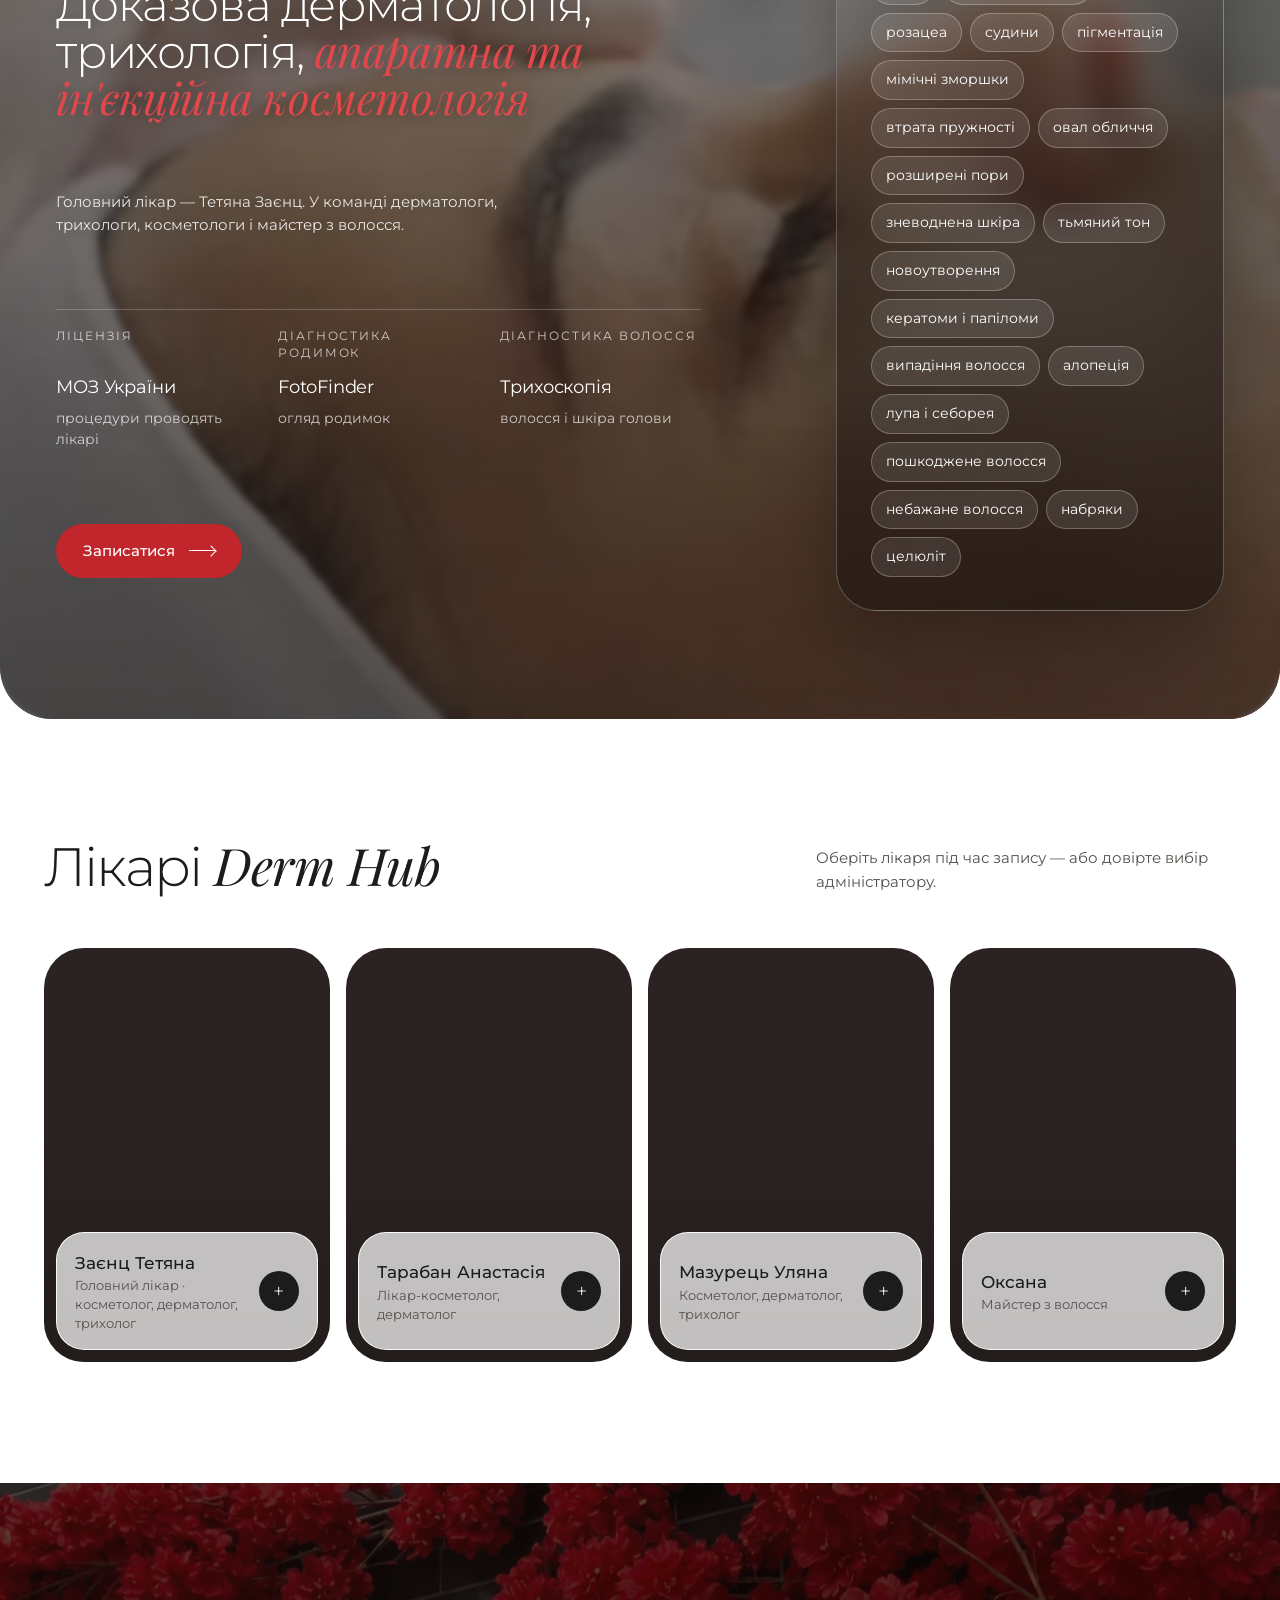
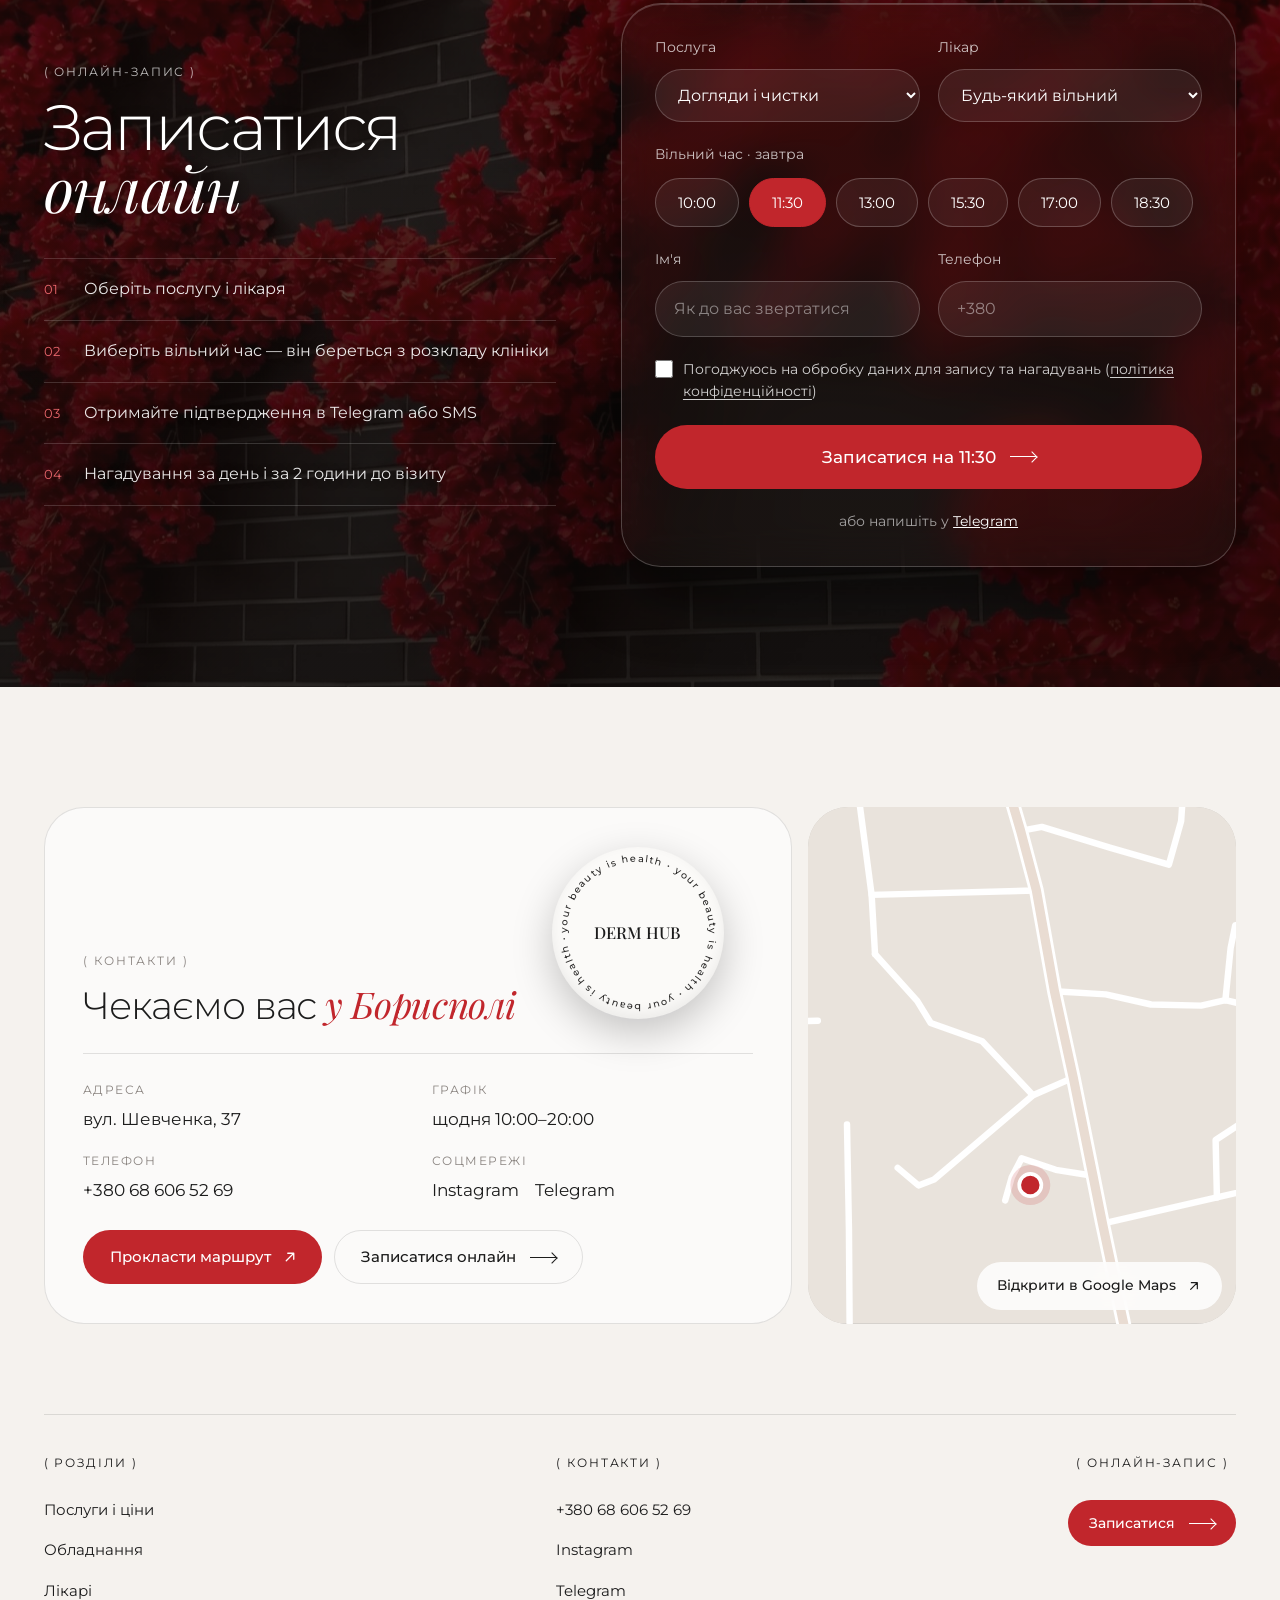
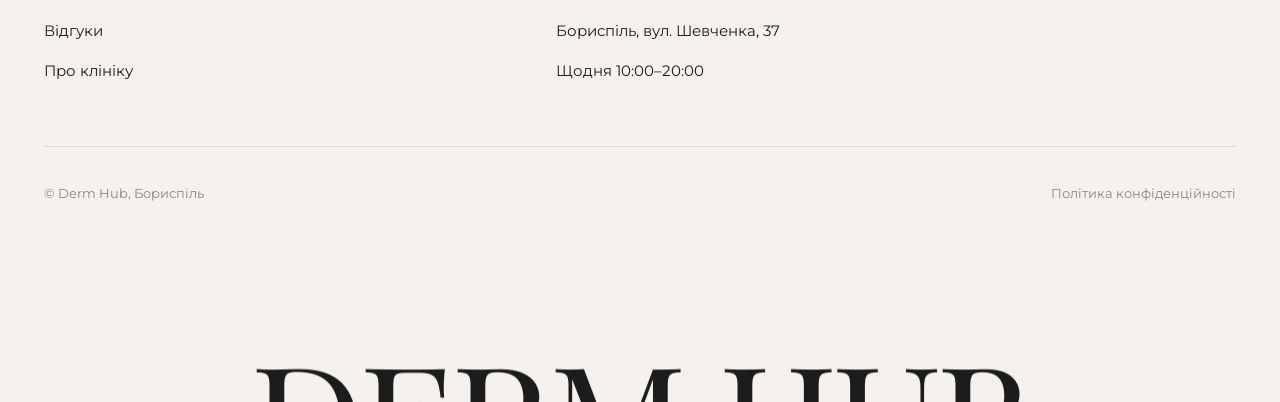
==== commit 70cfe039: "Care-plan spacing, shorter OG titles, EN tab title Co-Authored-By: Claude Opus 5.5 <noreply@anthropi" ====
--- a/index.html
+++ b/index.html
@@ -18,8 +18,8 @@
 <meta property="og:type" content="website">
 <meta property="og:locale" content="uk_UA">
 <meta property="og:site_name" content="Derm Hub">
-<meta property="og:title" content="Derm Hub — медична клініка: дерматологія, трихологія і косметологія у Борисполі">
-<meta property="og:description" content="Доказова дерматологія, трихологія, апаратна та ін'єкційна косметологія. Ціни на сайті, онлайн-запис.">
+<meta property="og:title" content="Derm Hub — дерматологія, трихологія, косметологія">
+<meta property="og:description" content="Медична клініка у Борисполі: доказова дерматологія, трихологія, апаратна та ін'єкційна косметологія. Ціни на сайті, онлайн-запис.">
 <meta property="og:url" content="https://derm-hub-clinic.vercel.app/">
 <meta property="og:image" content="https://derm-hub-clinic.vercel.app/img/og-uk.jpg?v=2">
 <meta property="og:image:width" content="1200"><meta property="og:image:height" content="630">
@@ -29,8 +29,8 @@
 <link rel="preconnect" href="https://fonts.googleapis.com">
 <link rel="preconnect" href="https://fonts.gstatic.com" crossorigin>
 <link href="https://fonts.googleapis.com/css2?family=Playfair+Display:ital,wght@0,400;0,500;0,600;1,400;1,500&family=Montserrat:wght@200;300;400;500;600&display=swap" rel="stylesheet">
-<link rel="stylesheet" href="css/redesign.css?v=184">
-<link rel="stylesheet" href="css/global.css?v=184">
+<link rel="stylesheet" href="css/redesign.css?v=186">
+<link rel="stylesheet" href="css/global.css?v=186">
 </head>
 <body>
 
@@ -387,7 +387,7 @@
 <a class="to-top" href="#top" aria-label="Нагору"><svg viewBox="0 0 24 24" aria-hidden="true"><path d="M12 19V5M5.5 11.5 12 5l6.5 6.5"/></svg></a>
 
 
-<script src="js/prices.js?v=184"></script>
-<script src="js/redesign.js?v=184"></script>
+<script src="js/prices.js?v=186"></script>
+<script src="js/redesign.js?v=186"></script>
 </body>
 </html>
--- a/css/global.css
+++ b/css/global.css
@@ -605,5 +605,9 @@
 
 @media (min-width:701px){
   /* план догляду: прибрали зайвий відступ над сходинками */
-  section#care-plan>.ab-pyr{margin-top:0}
-}
+  section#care-plan>.ab-pyr{margin-top:40px}
+}
+
+/* план догляду: більше повітря між заголовком «Кроки догляду» і текстом */
+#care-plan .pyr-copy h2{margin-bottom:44px}
+@media (max-width:700px){#care-plan .pyr-copy h2{margin-bottom:34px}}
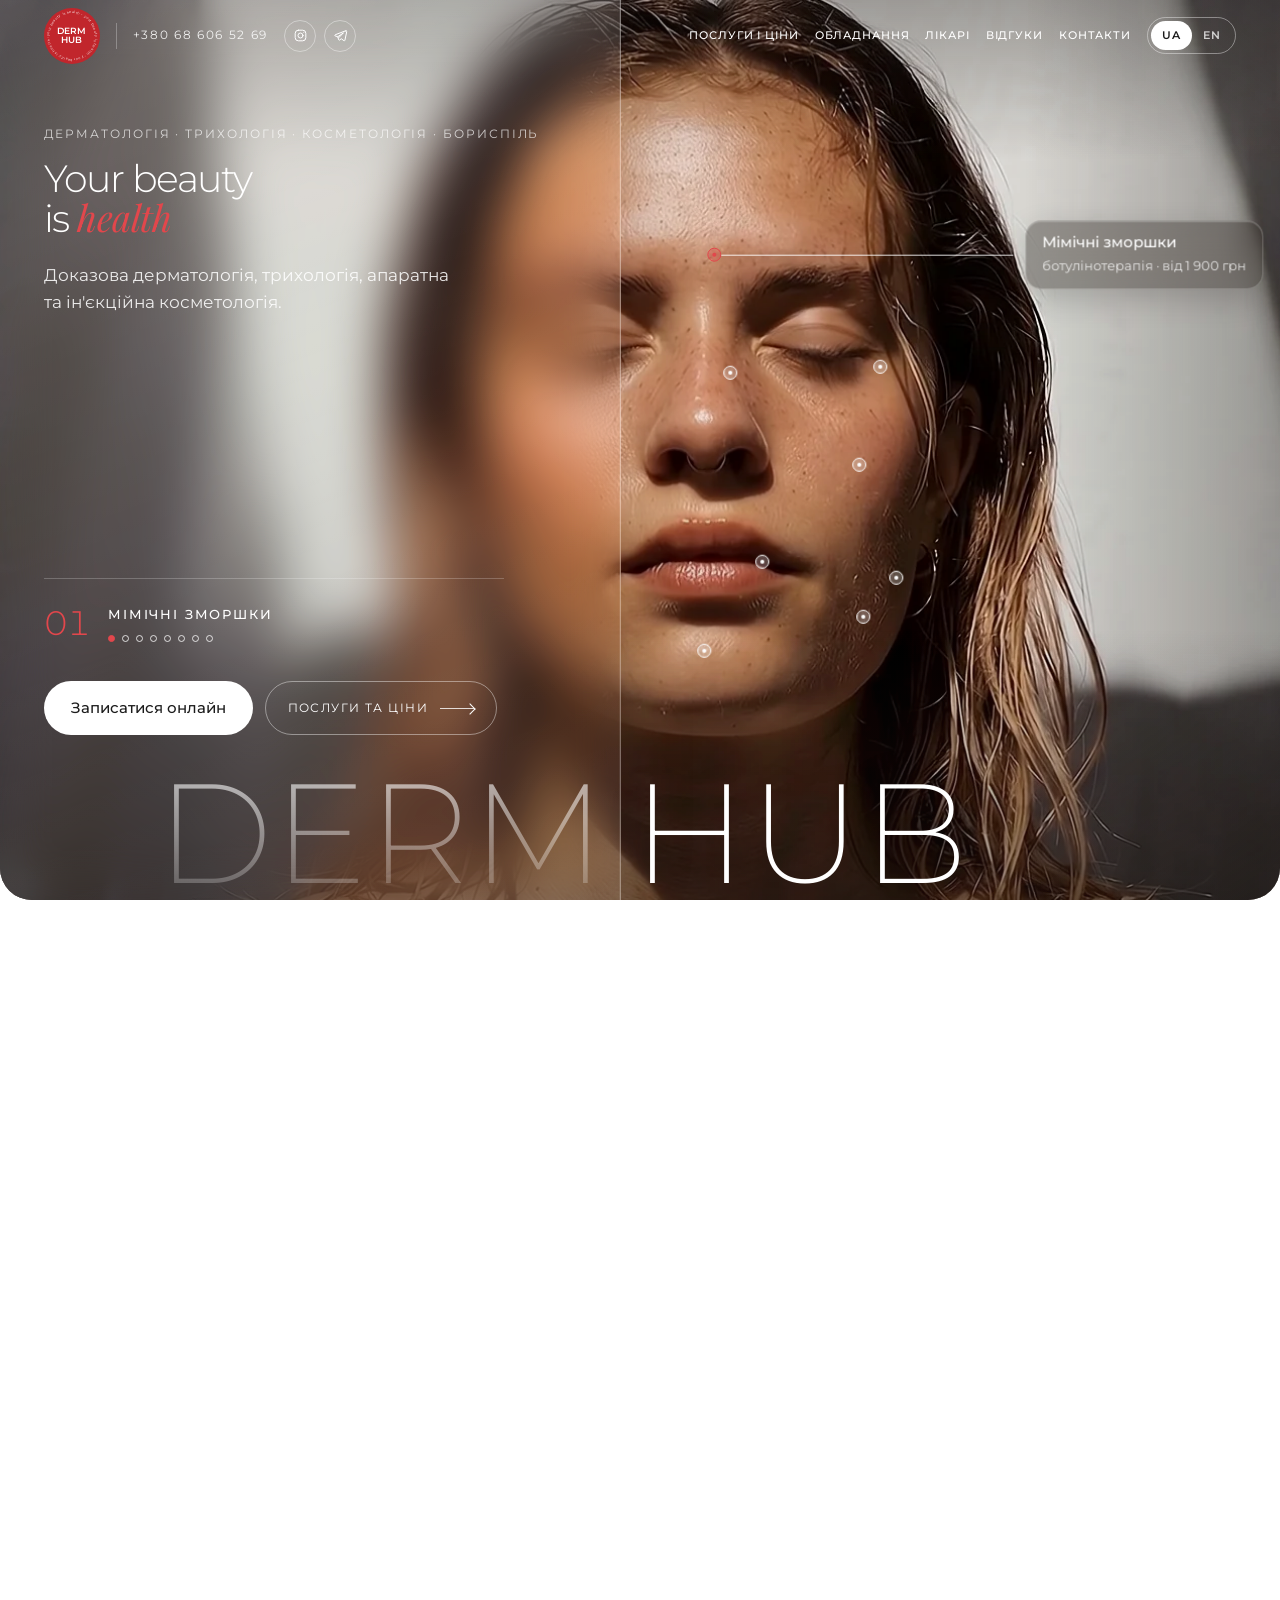
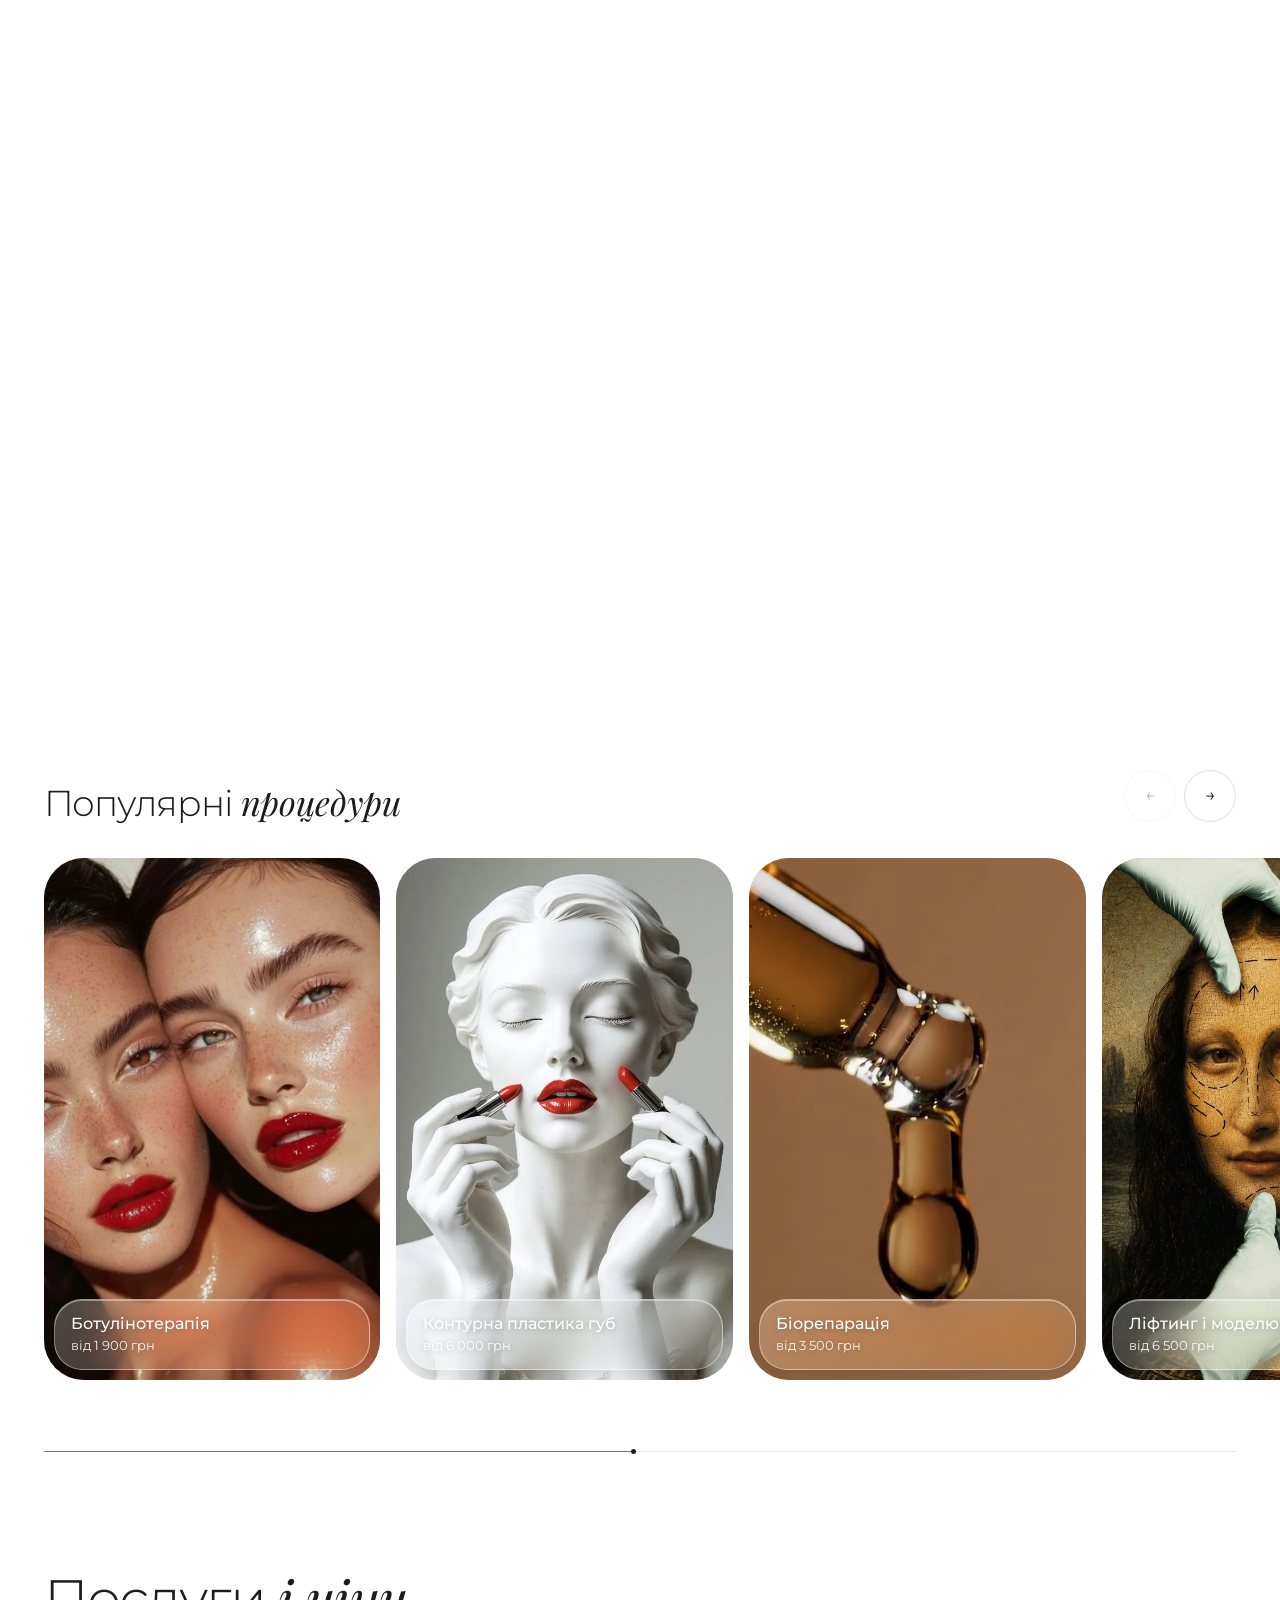
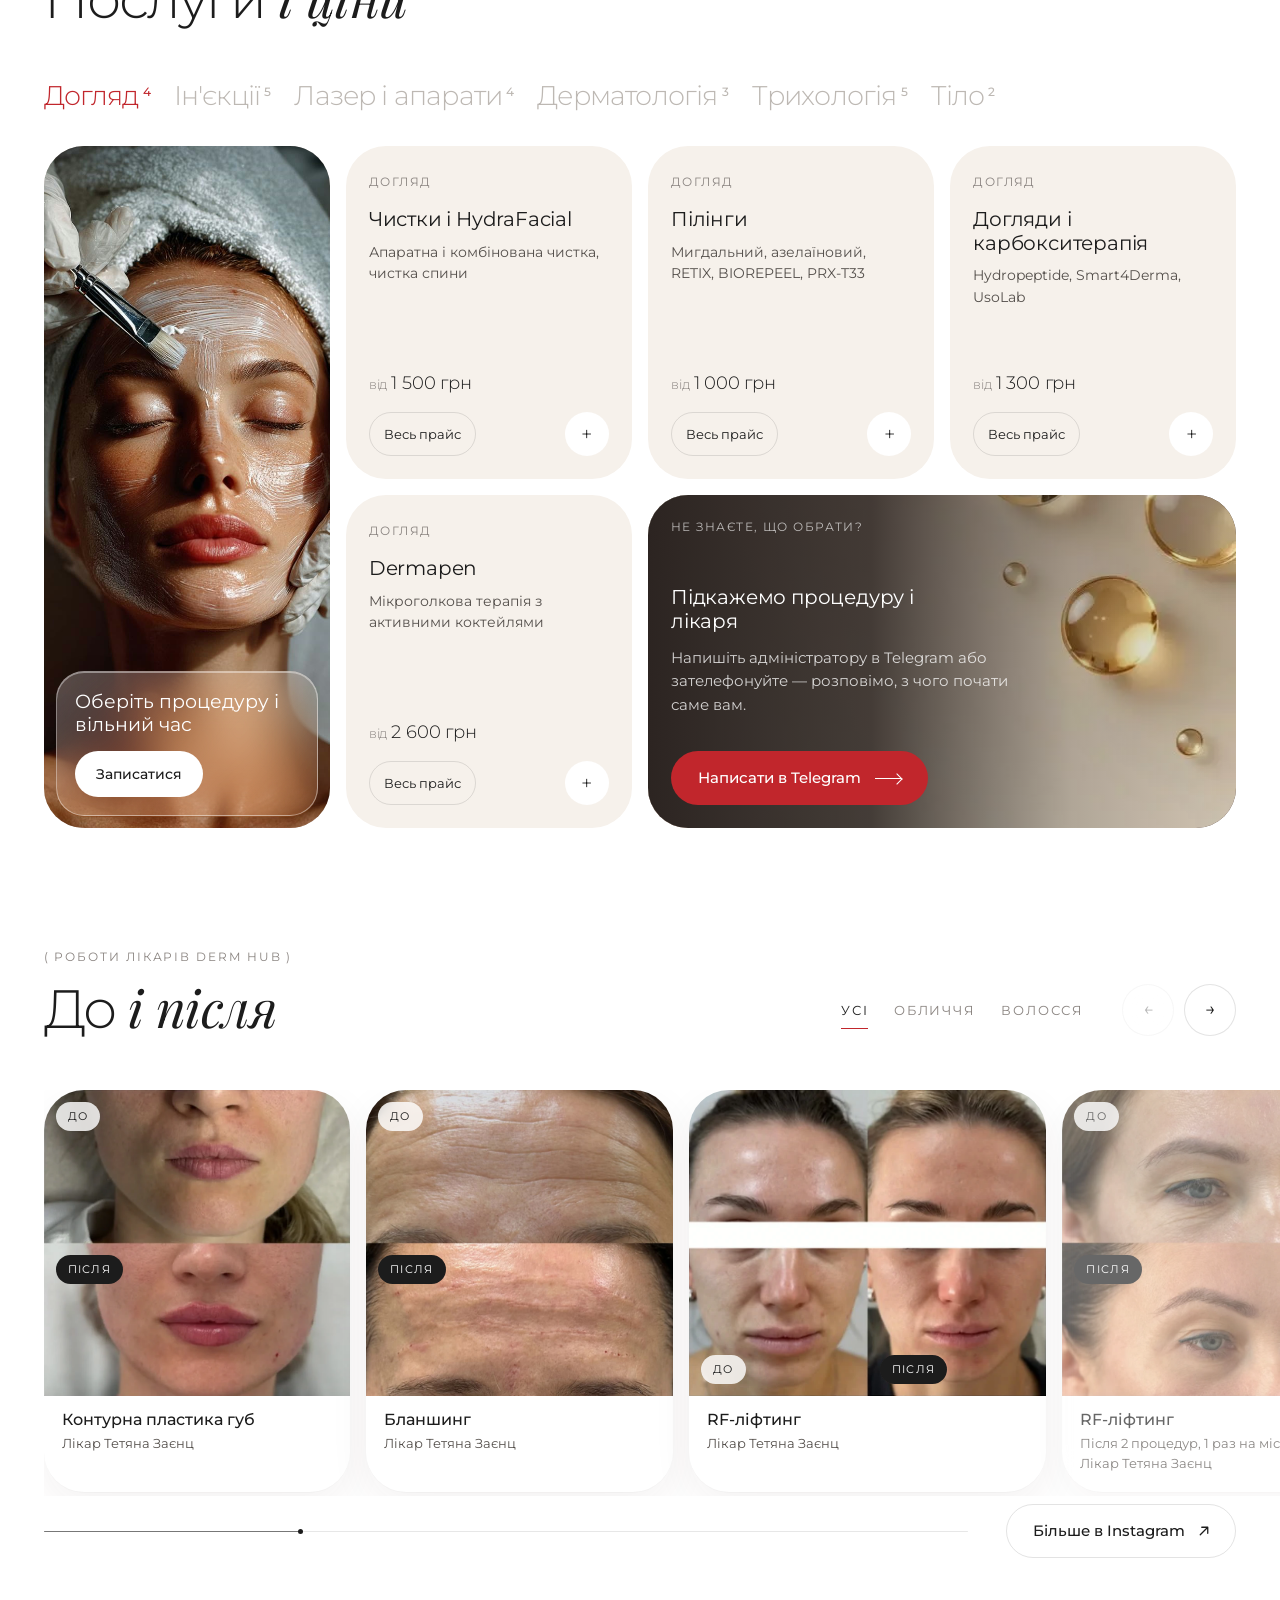
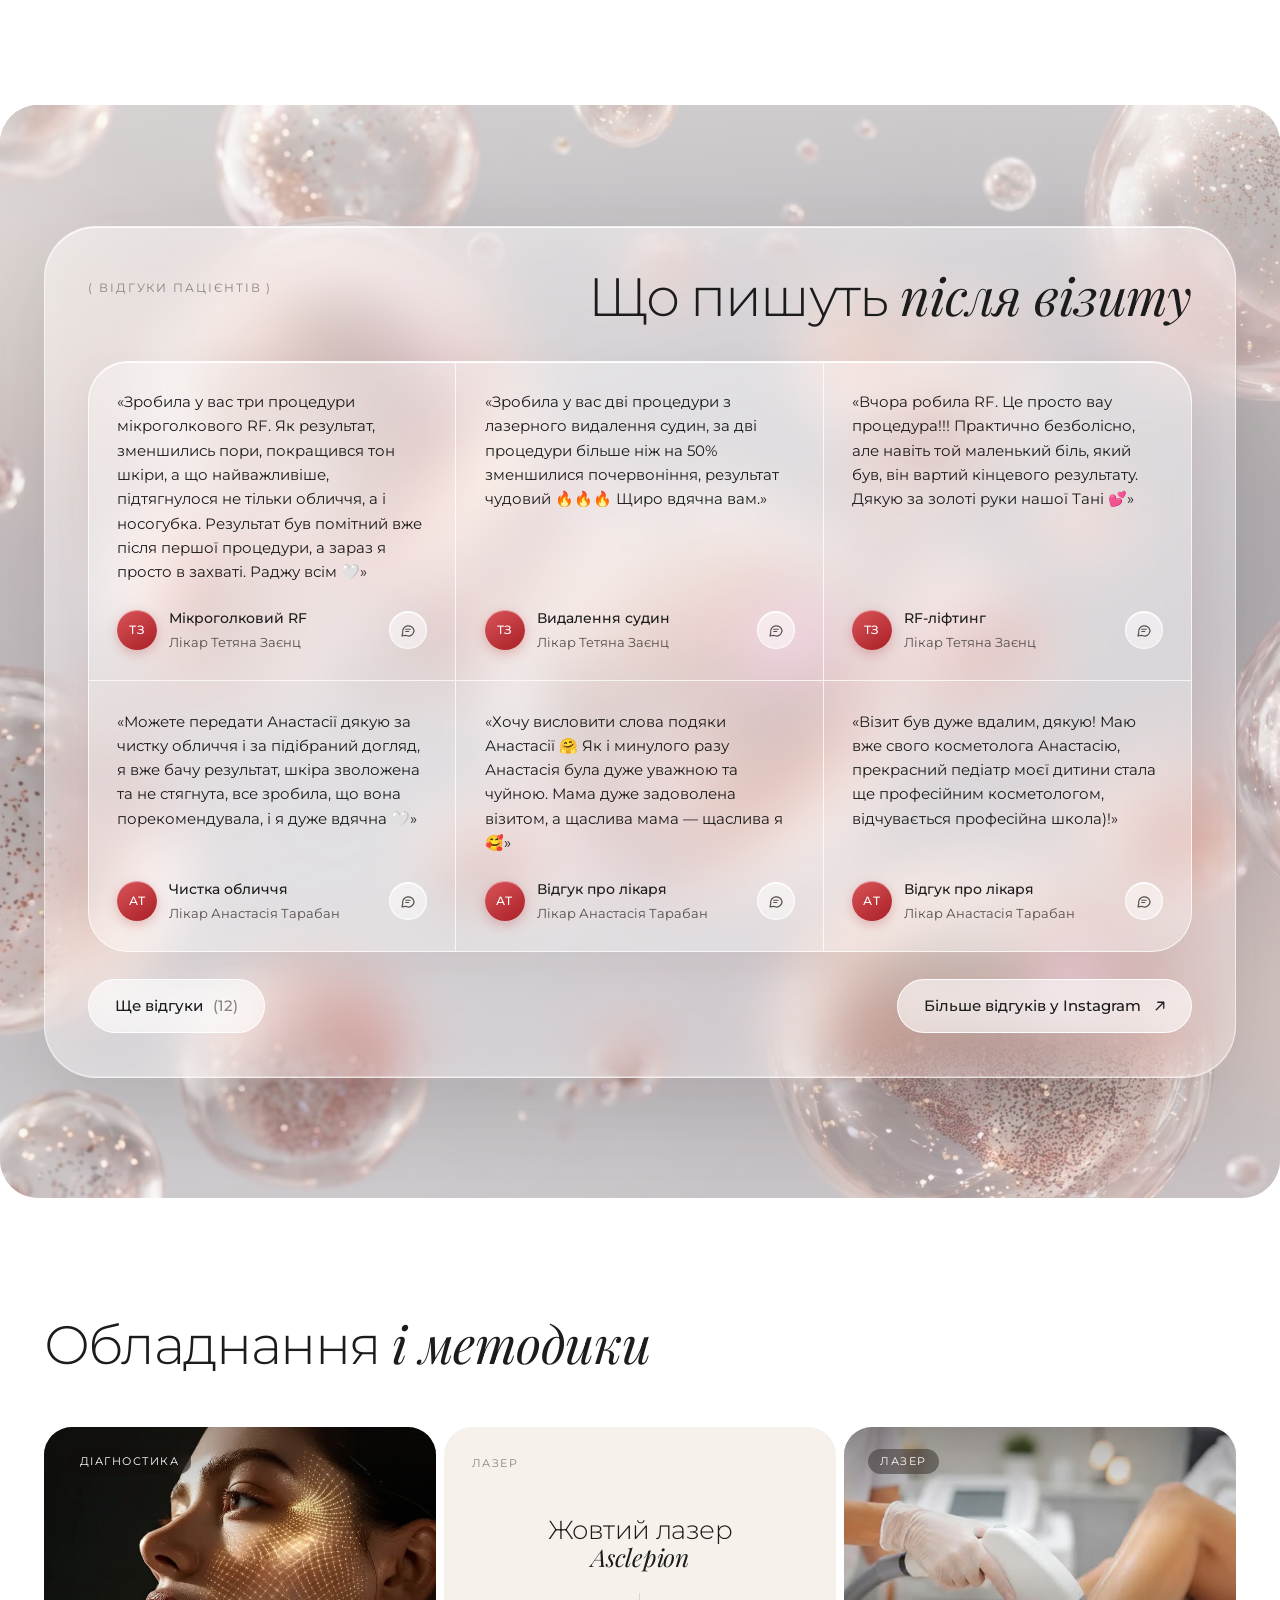
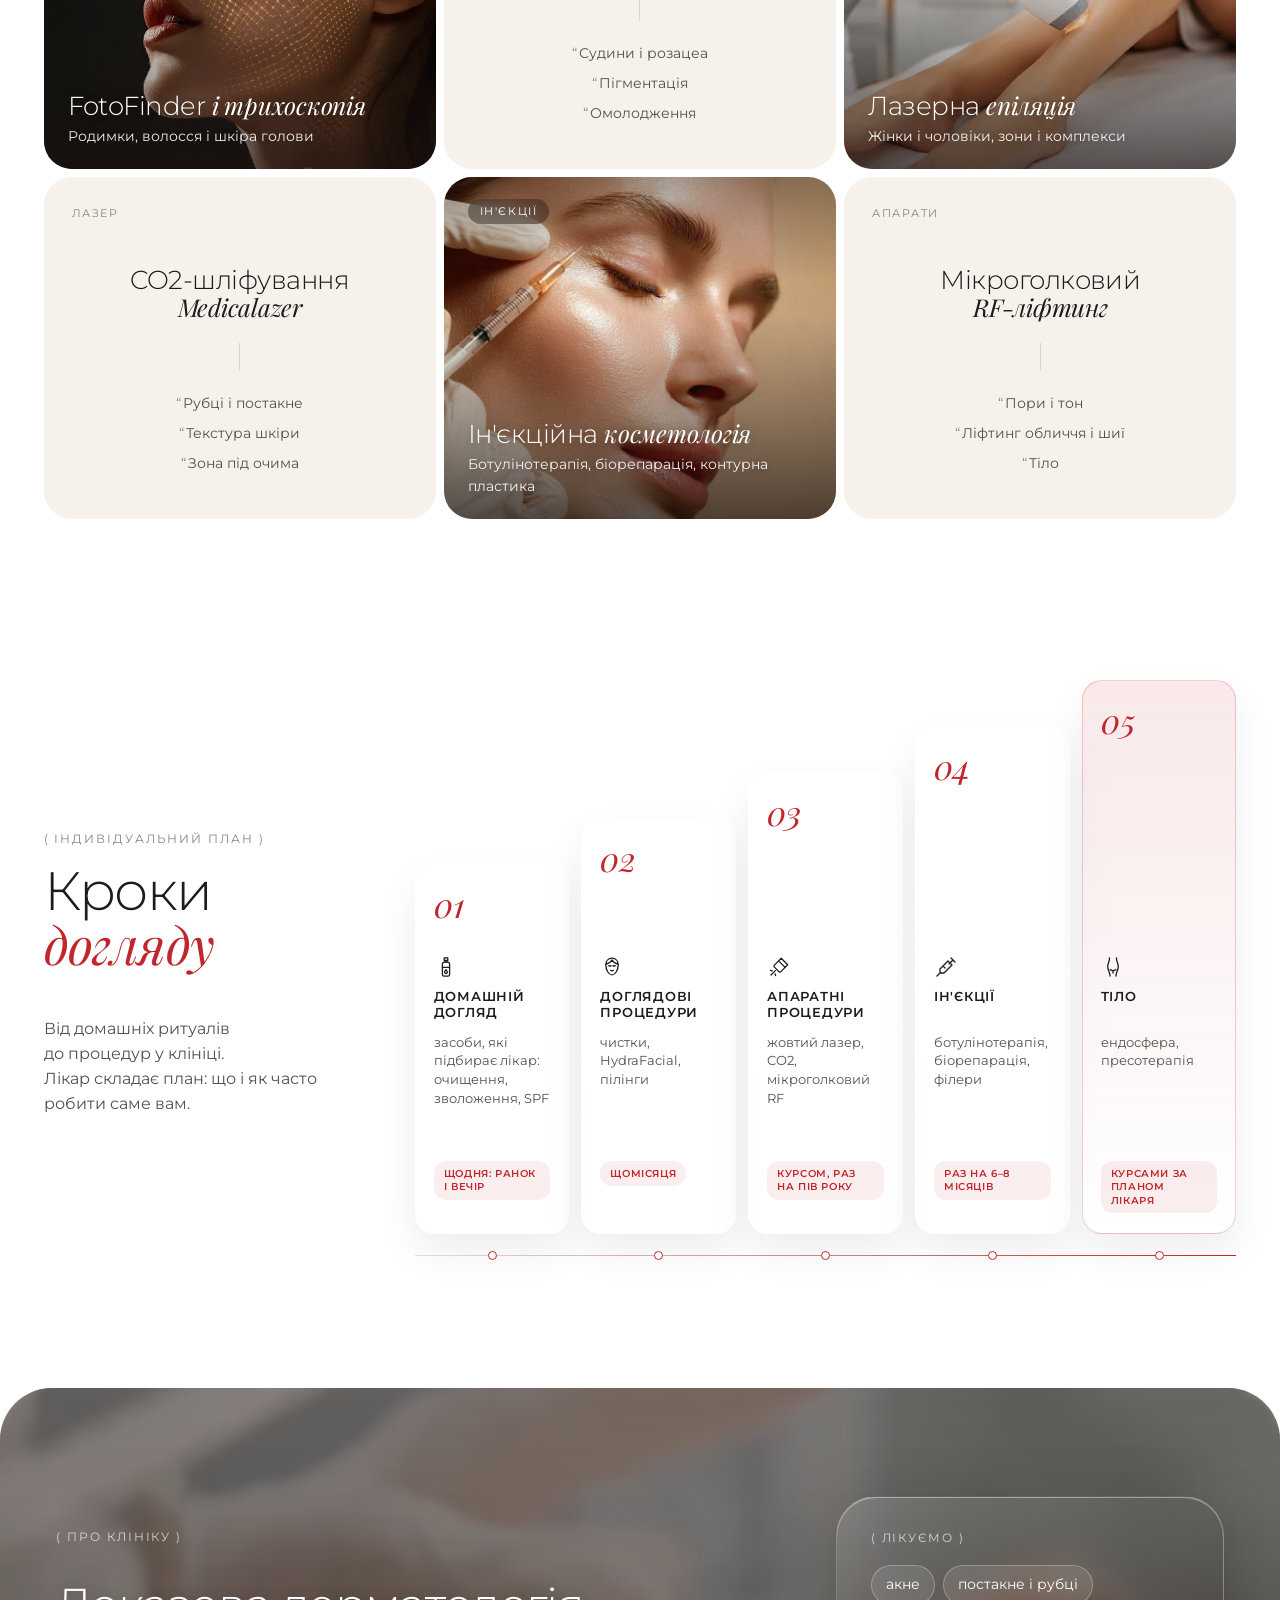
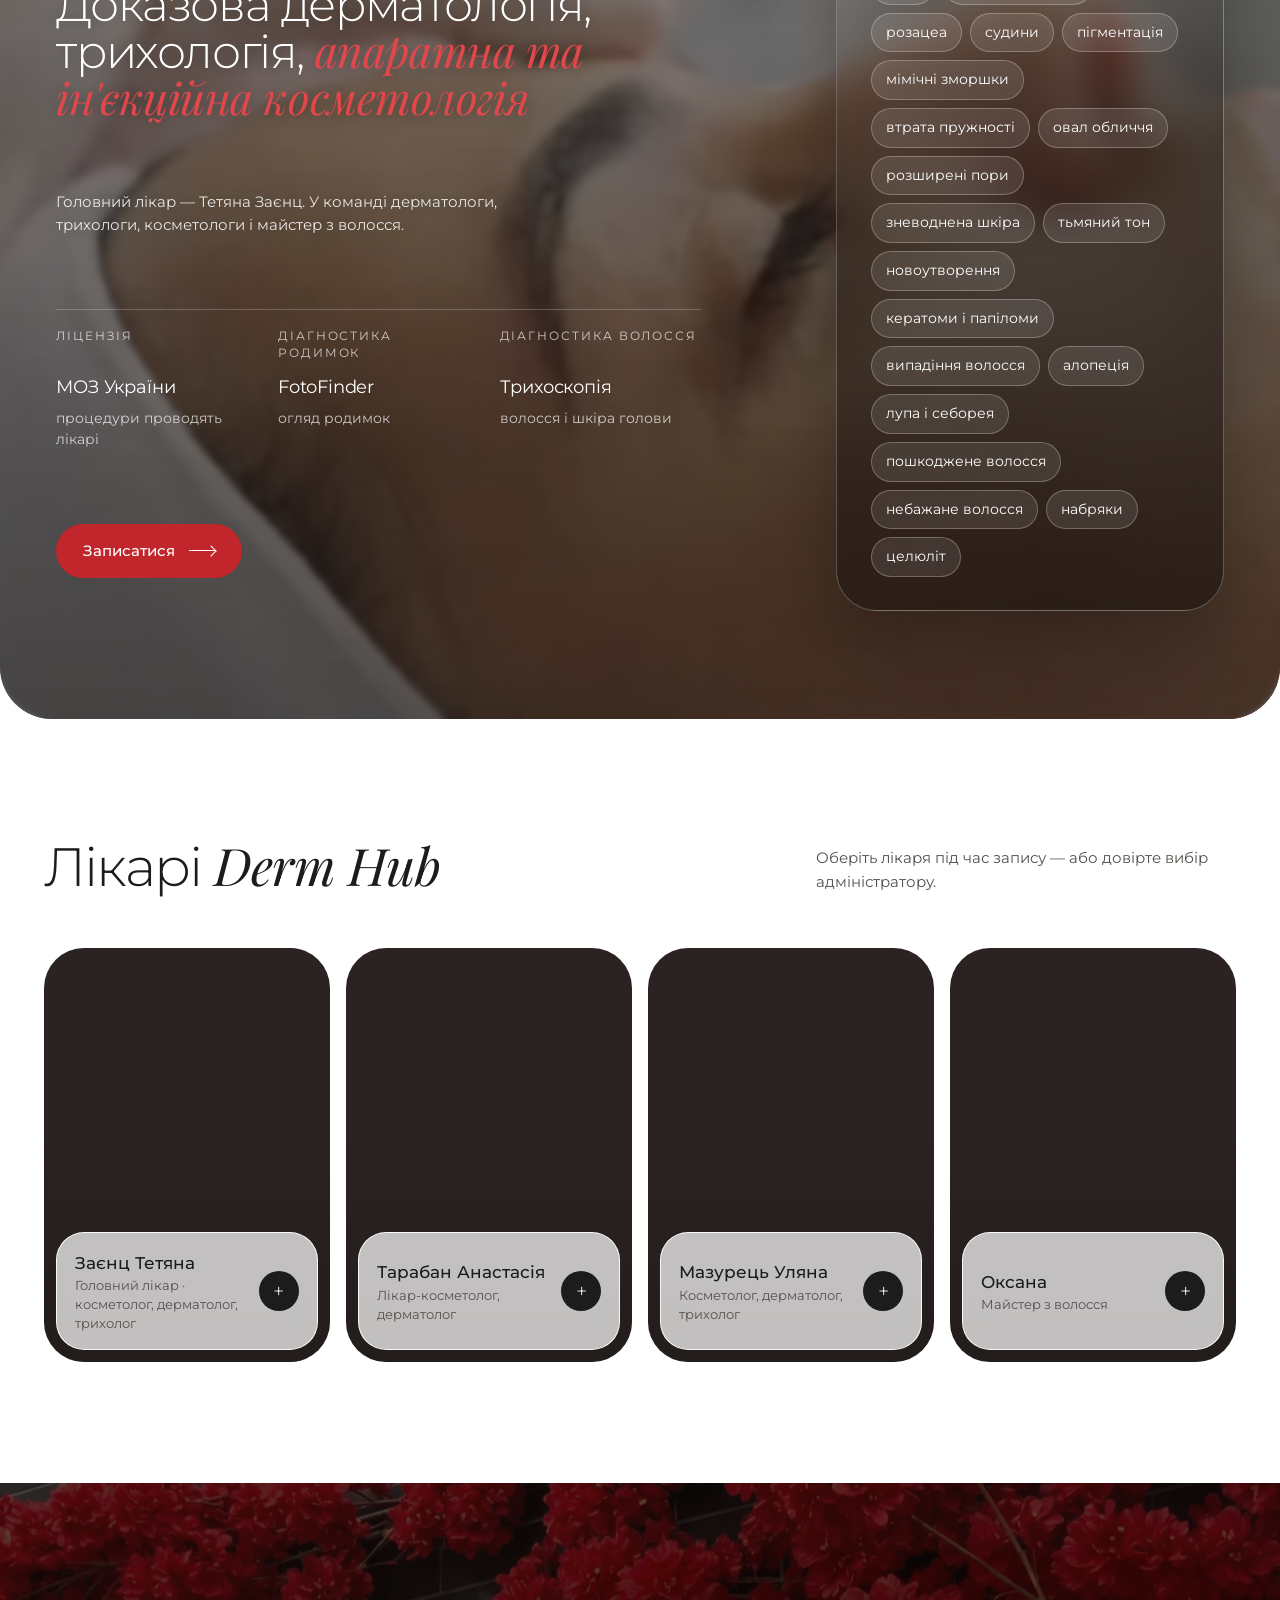
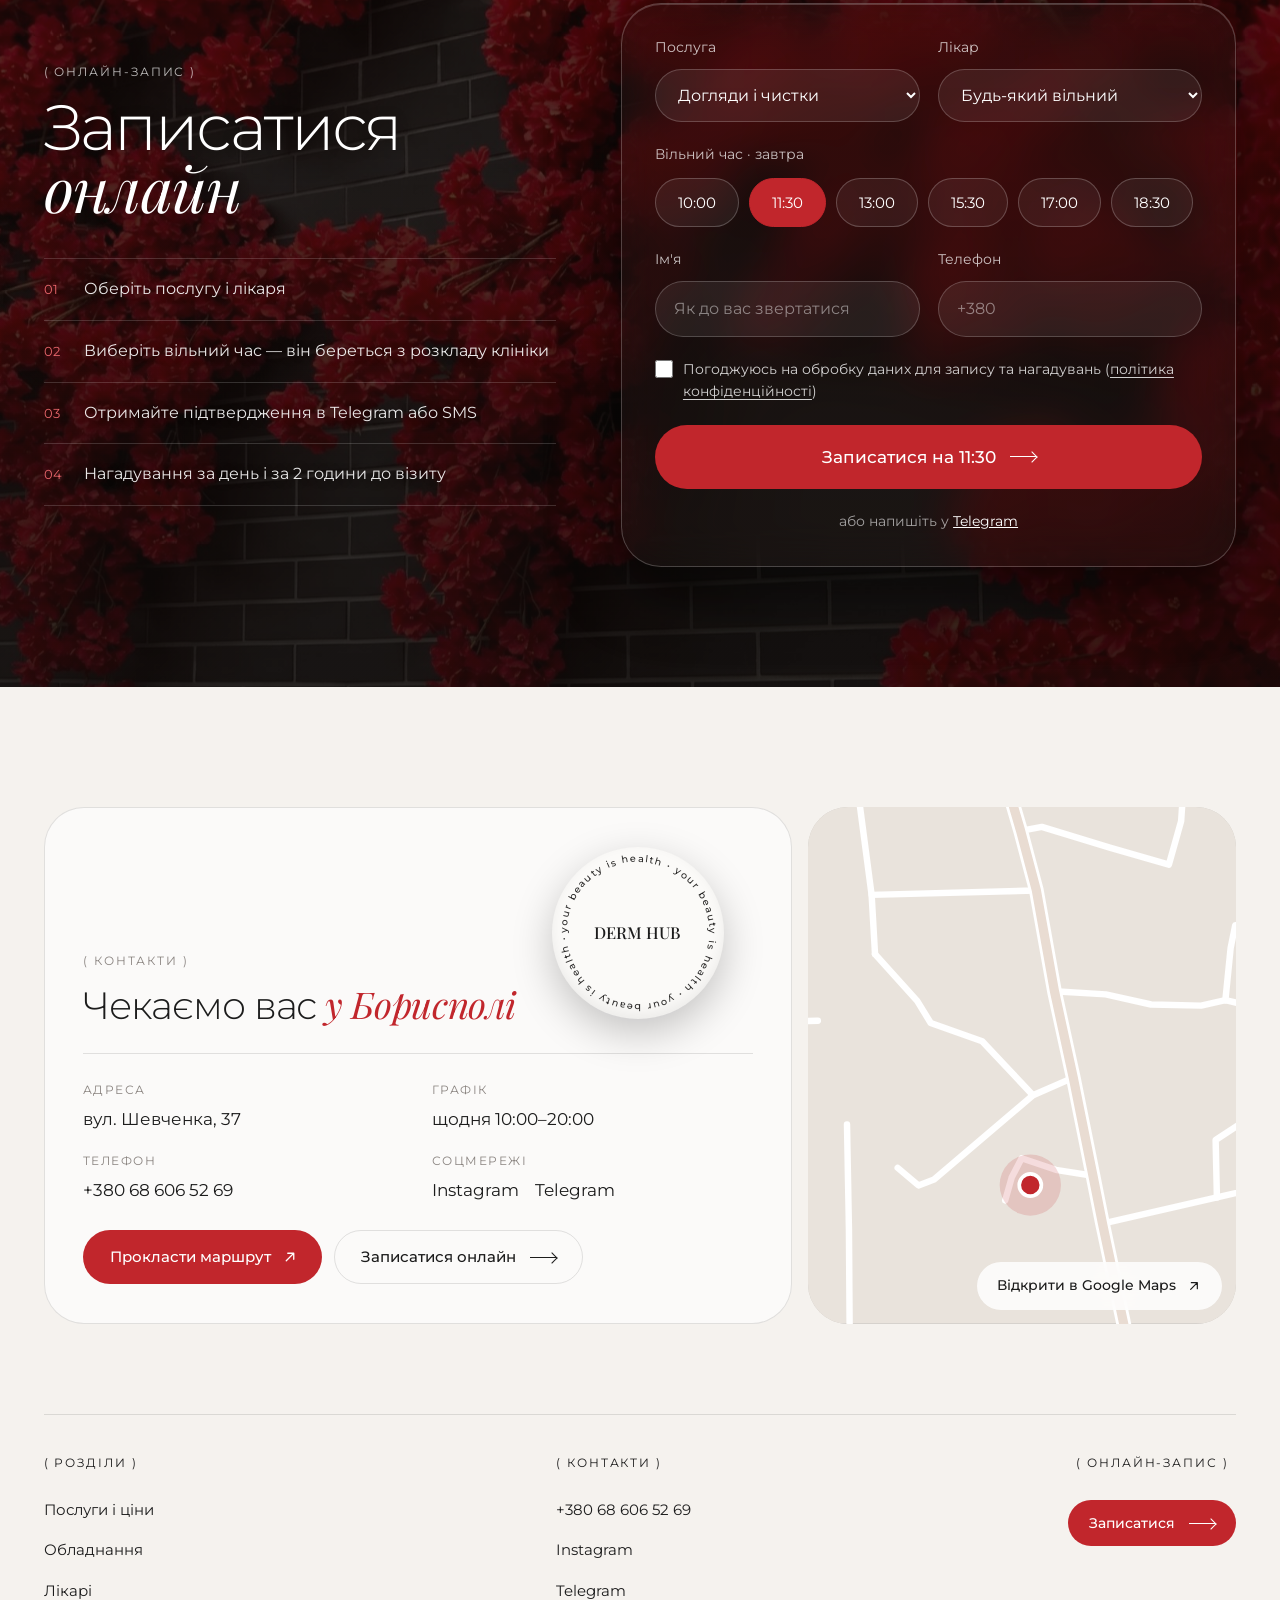
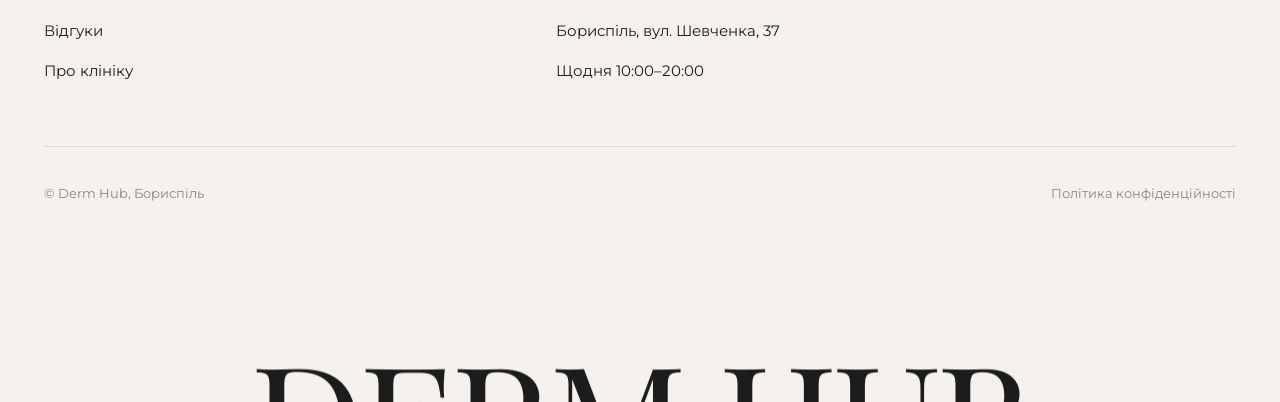
==== commit 17cb1684: "Care-plan steps: wider columns on laptops, stacked 1101-1240, list layout on tablets Co-Authored-By:" ====
--- a/index.html
+++ b/index.html
@@ -29,8 +29,8 @@
 <link rel="preconnect" href="https://fonts.googleapis.com">
 <link rel="preconnect" href="https://fonts.gstatic.com" crossorigin>
 <link href="https://fonts.googleapis.com/css2?family=Playfair+Display:ital,wght@0,400;0,500;0,600;1,400;1,500&family=Montserrat:wght@200;300;400;500;600&display=swap" rel="stylesheet">
-<link rel="stylesheet" href="css/redesign.css?v=186">
-<link rel="stylesheet" href="css/global.css?v=186">
+<link rel="stylesheet" href="css/redesign.css?v=187">
+<link rel="stylesheet" href="css/global.css?v=187">
 </head>
 <body>
 
@@ -387,7 +387,7 @@
 <a class="to-top" href="#top" aria-label="Нагору"><svg viewBox="0 0 24 24" aria-hidden="true"><path d="M12 19V5M5.5 11.5 12 5l6.5 6.5"/></svg></a>
 
 
-<script src="js/prices.js?v=186"></script>
-<script src="js/redesign.js?v=186"></script>
+<script src="js/prices.js?v=187"></script>
+<script src="js/redesign.js?v=187"></script>
 </body>
 </html>
--- a/css/global.css
+++ b/css/global.css
@@ -545,7 +545,7 @@
 .cpa-rail{position:absolute;left:0;right:0;bottom:12px;display:grid;grid-template-columns:repeat(5,1fr);gap:12px;height:1px;background:linear-gradient(90deg,var(--line),var(--red))}
 .cpa-rail i{justify-self:center;width:9px;height:9px;margin-top:-4px;border-radius:50%;background:#fff;border:1.5px solid var(--red)}
 
-@media (max-width:700px){
+@media (max-width:900px){
   .cpa{grid-template-columns:1fr;gap:10px;padding:0 0 0 30px}
   .cpa-step{height:auto;flex-direction:row;gap:14px;padding:16px;align-items:flex-start;transform:translateX(18px)}
   .cpa-n{font-size:28px;flex:none;width:34px}
@@ -611,3 +611,13 @@
 /* план догляду: більше повітря між заголовком «Кроки догляду» і текстом */
 #care-plan .pyr-copy h2{margin-bottom:44px}
 @media (max-width:700px){#care-plan .pyr-copy h2{margin-bottom:34px}}
+
+/* план догляду: на ноутбуках 13–15" сходинкам більше ширини (текст і плашки не вилазять) */
+@media (min-width:1101px){
+  #care-plan .ab-pyr{grid-template-columns:minmax(0,clamp(300px,24vw,440px)) minmax(0,1fr);column-gap:clamp(48px,5vw,110px)}
+  #care-plan .pyr-copy{max-width:none}
+}
+@media (min-width:1101px) and (max-width:1240px){
+  #care-plan .ab-pyr{grid-template-columns:minmax(0,1fr)}
+}
+.cpa-body>span,.cpa-step b{overflow-wrap:anywhere}
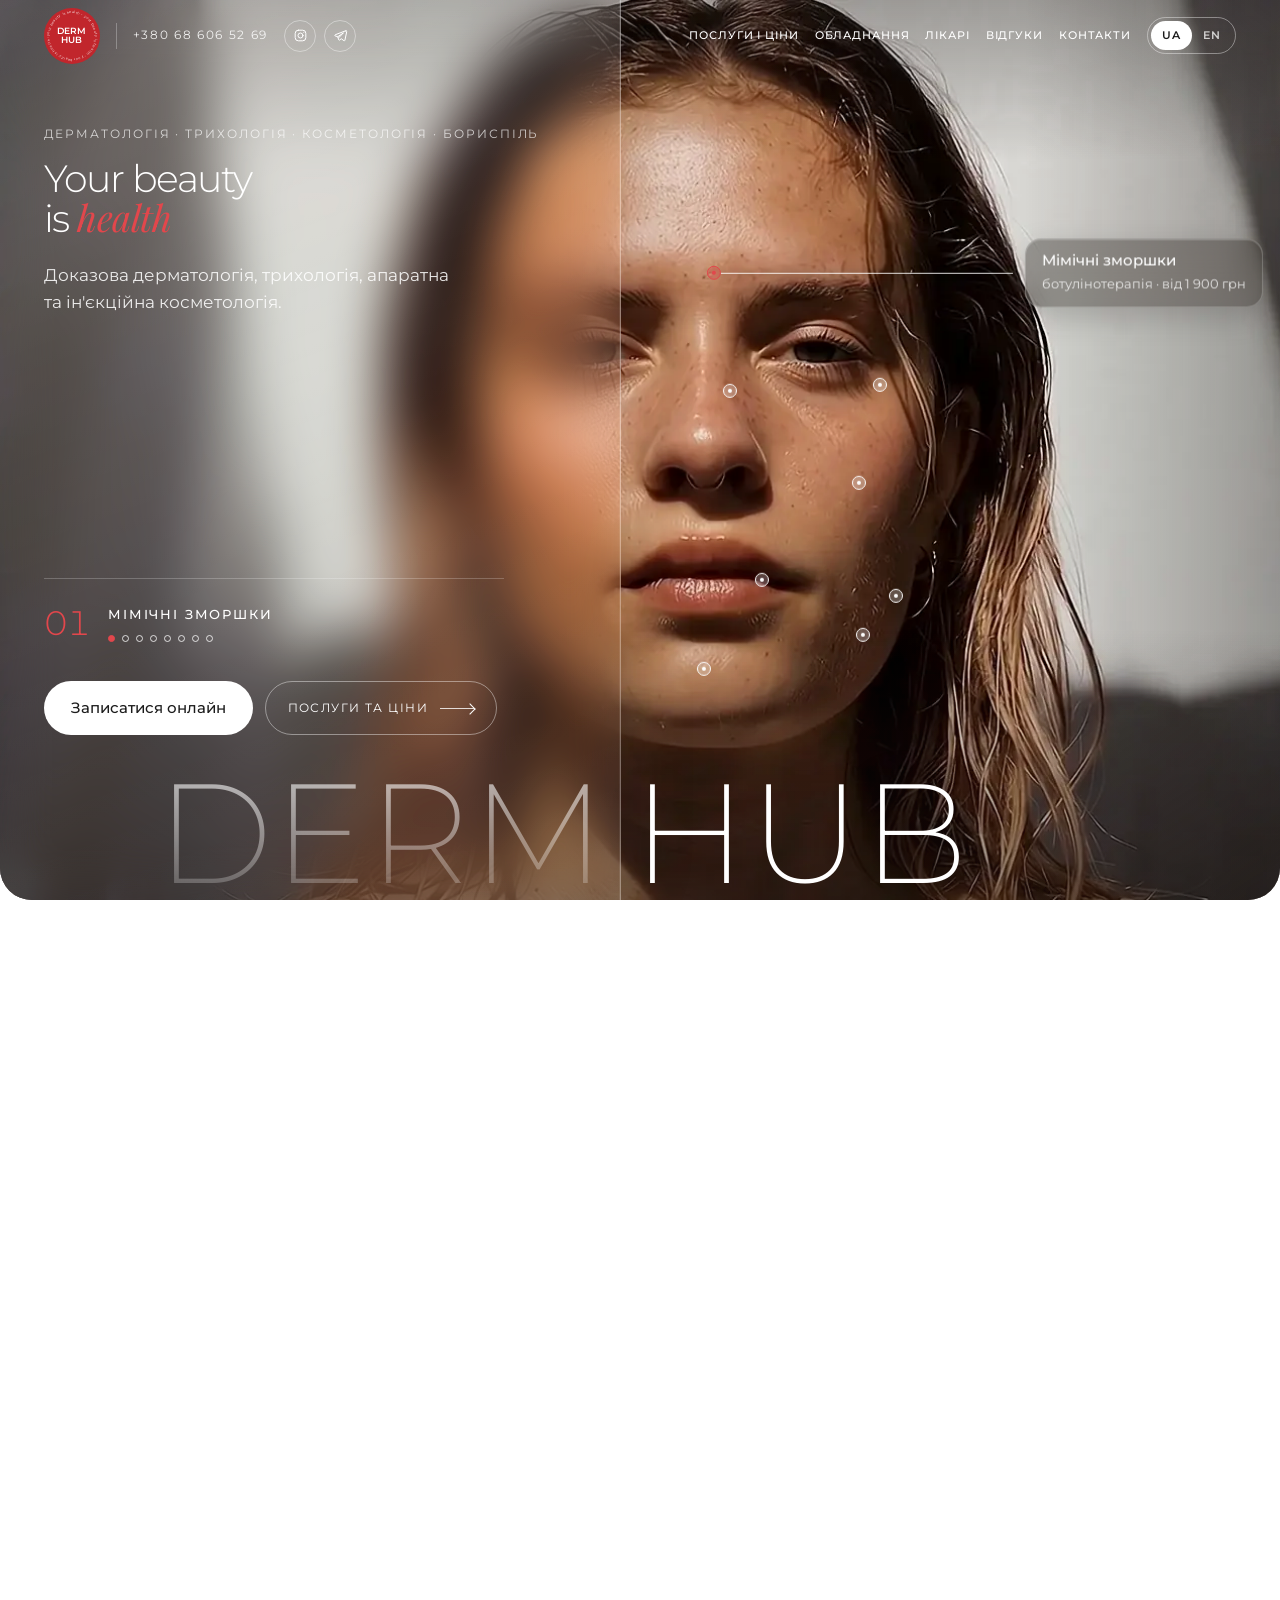
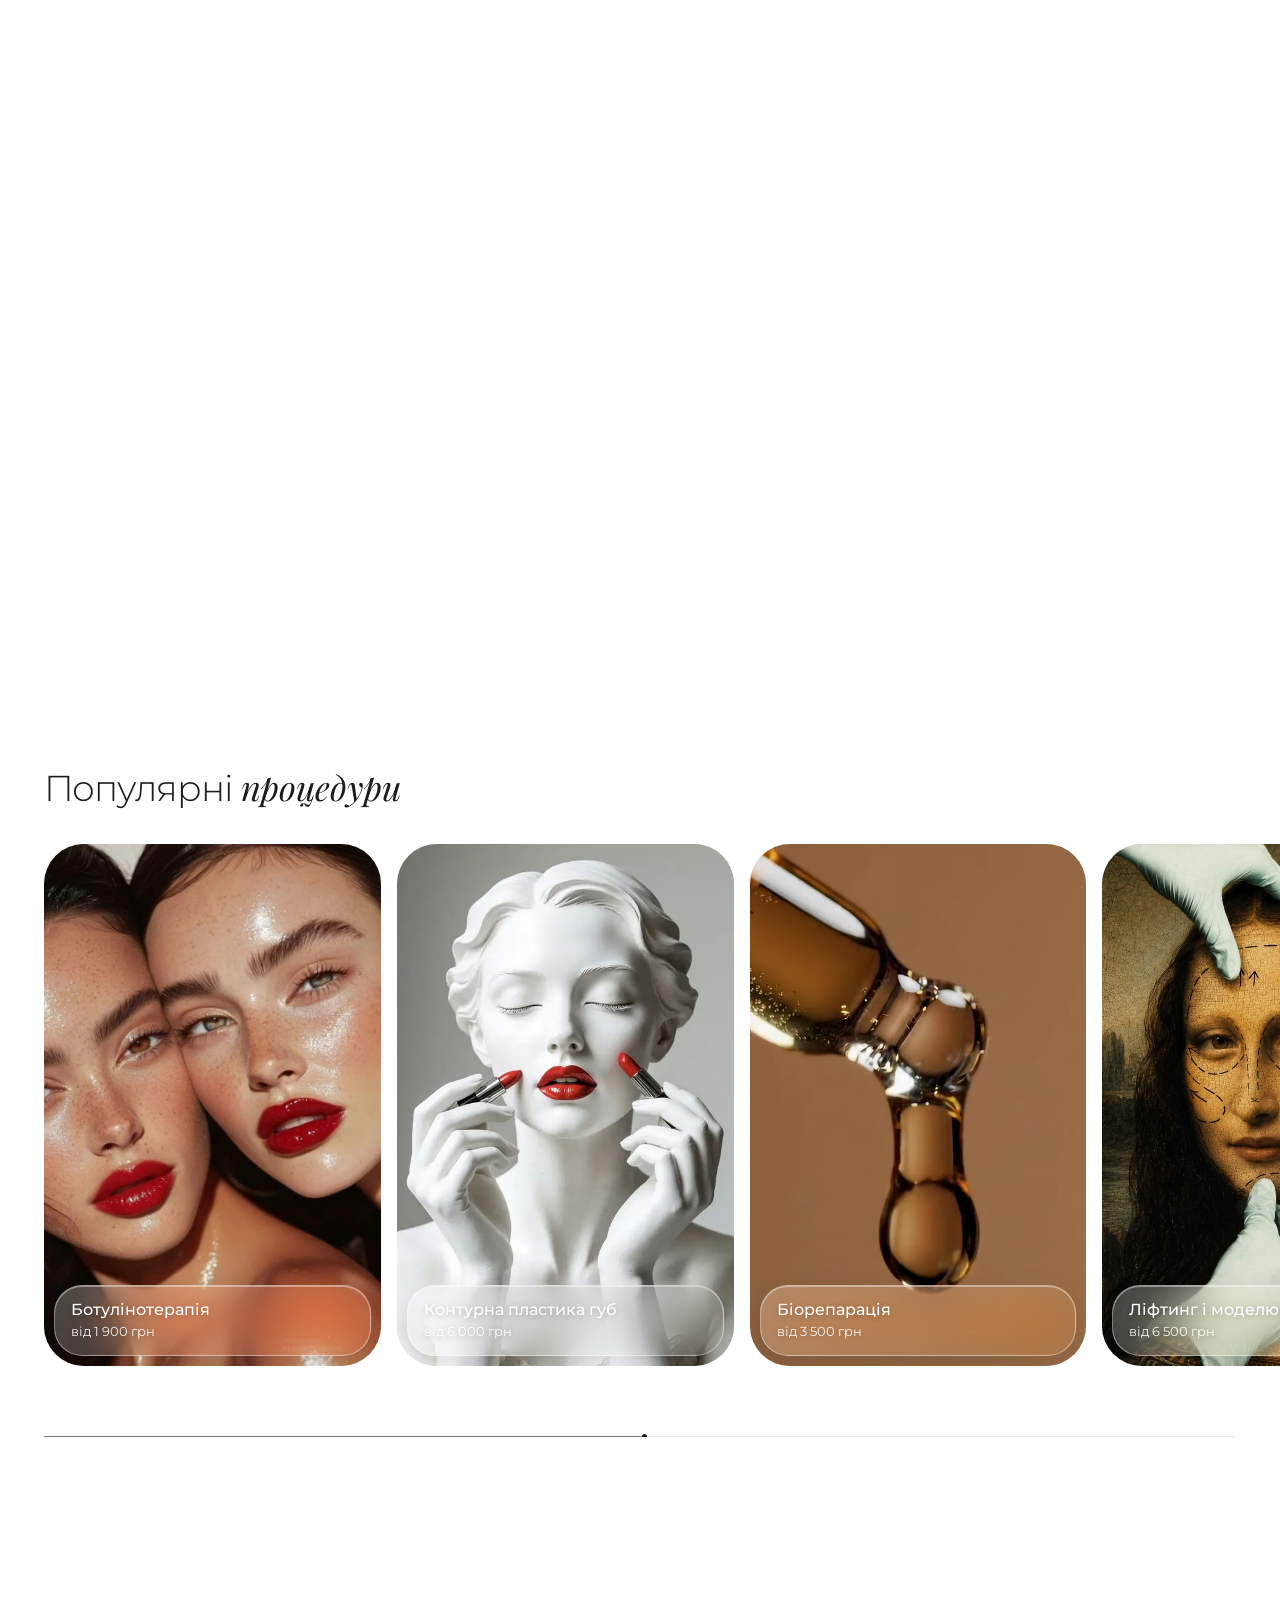
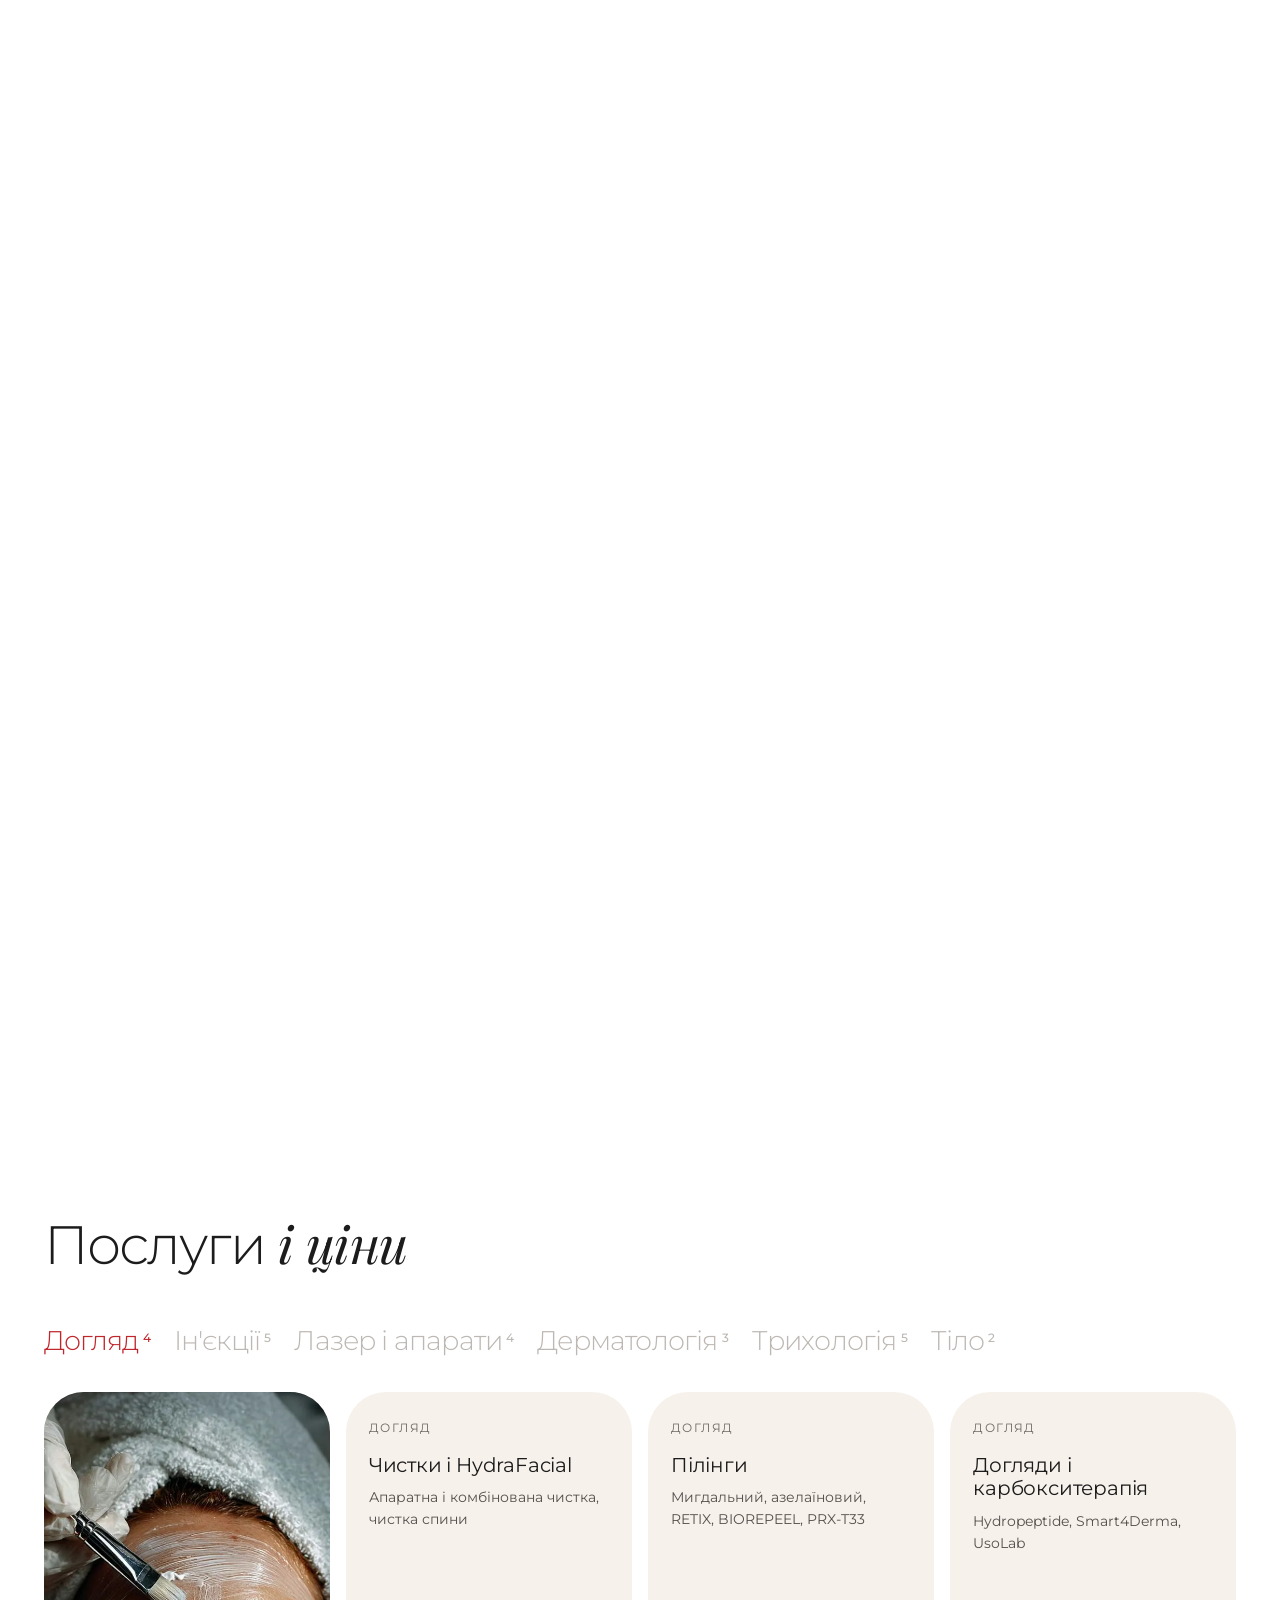
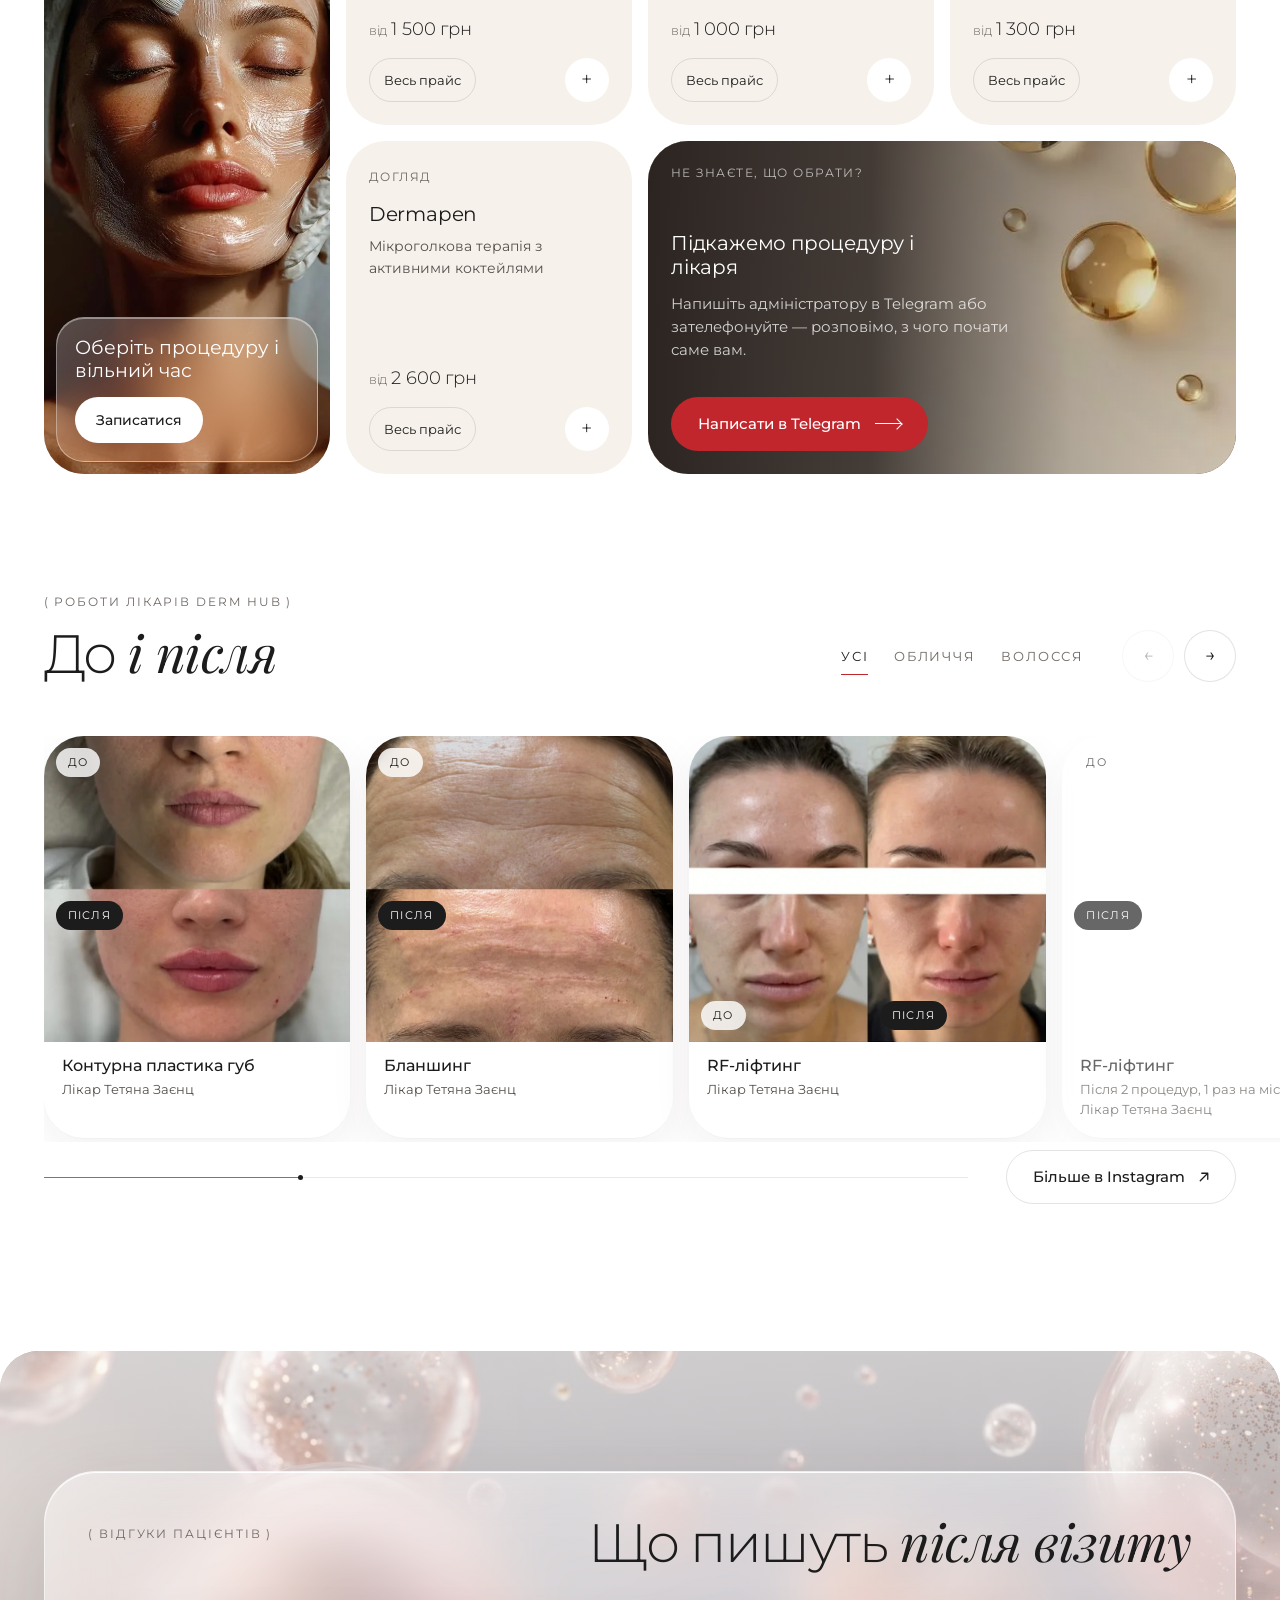
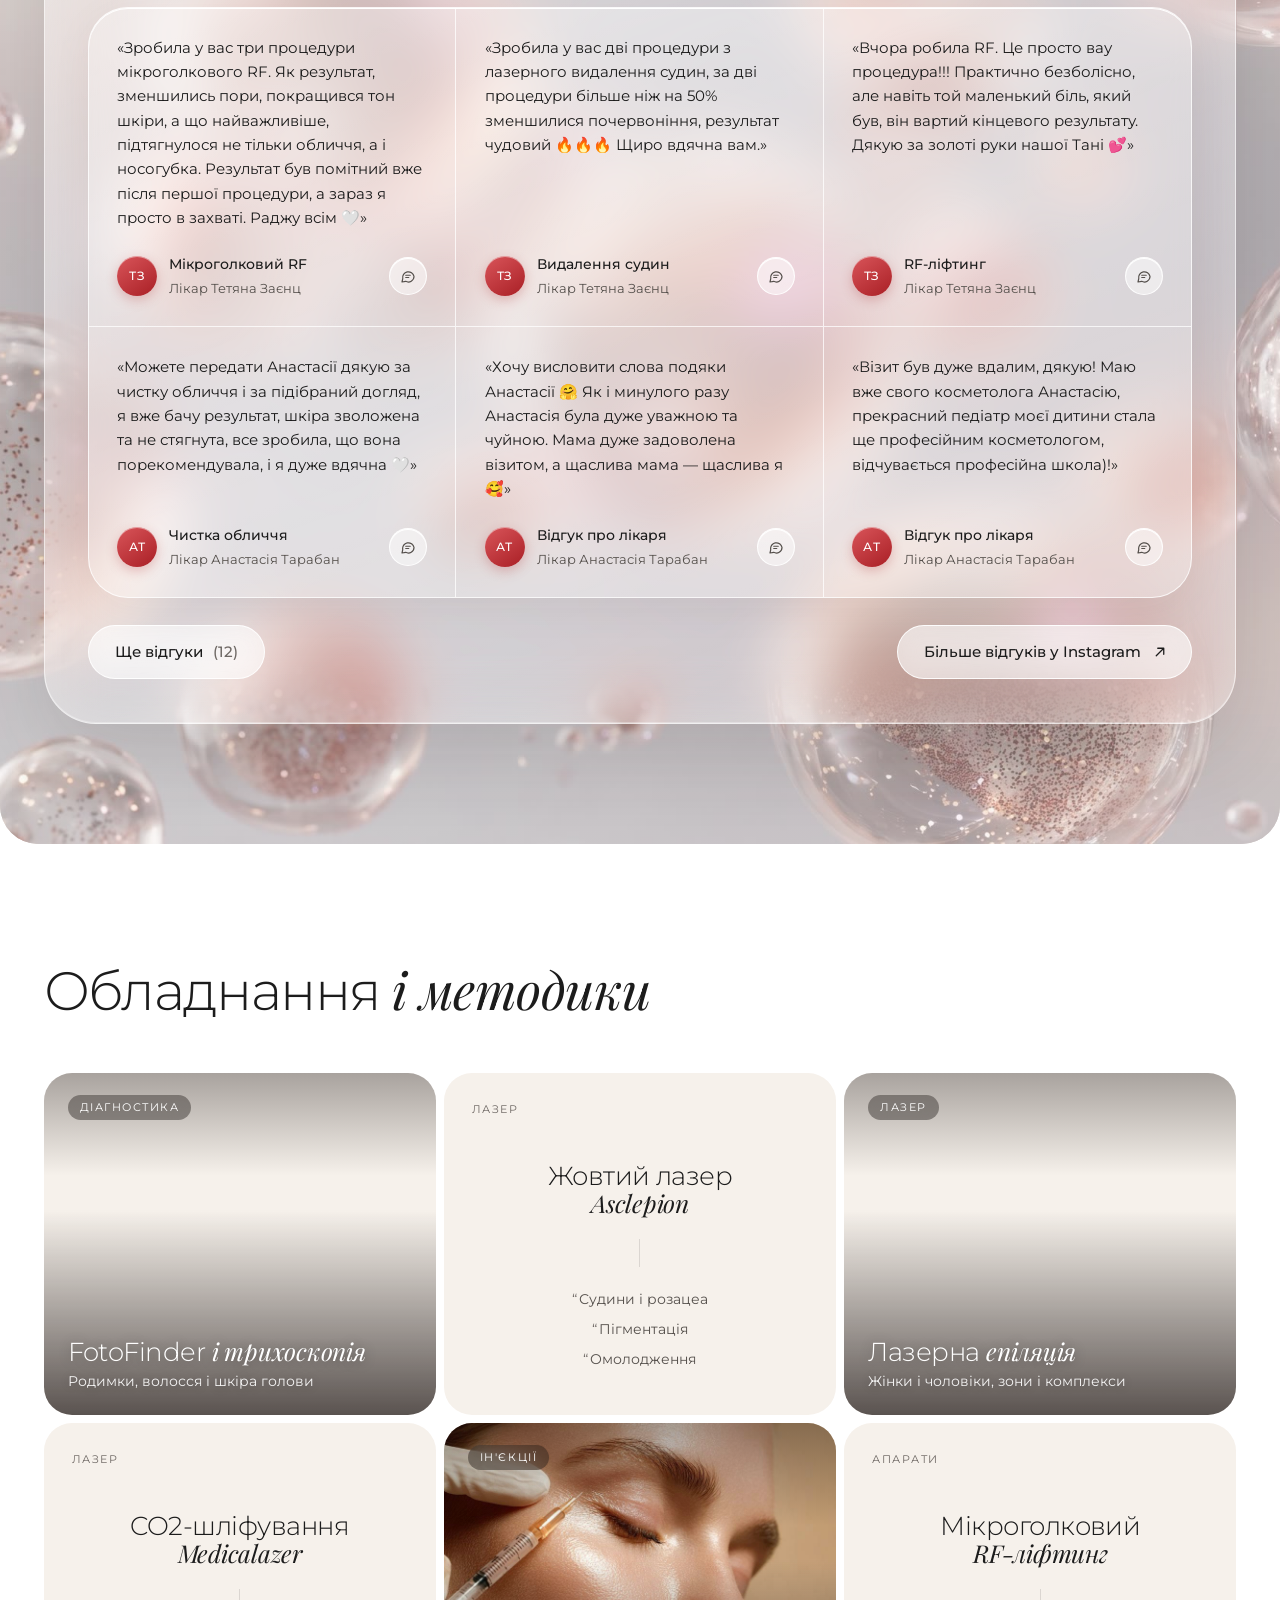
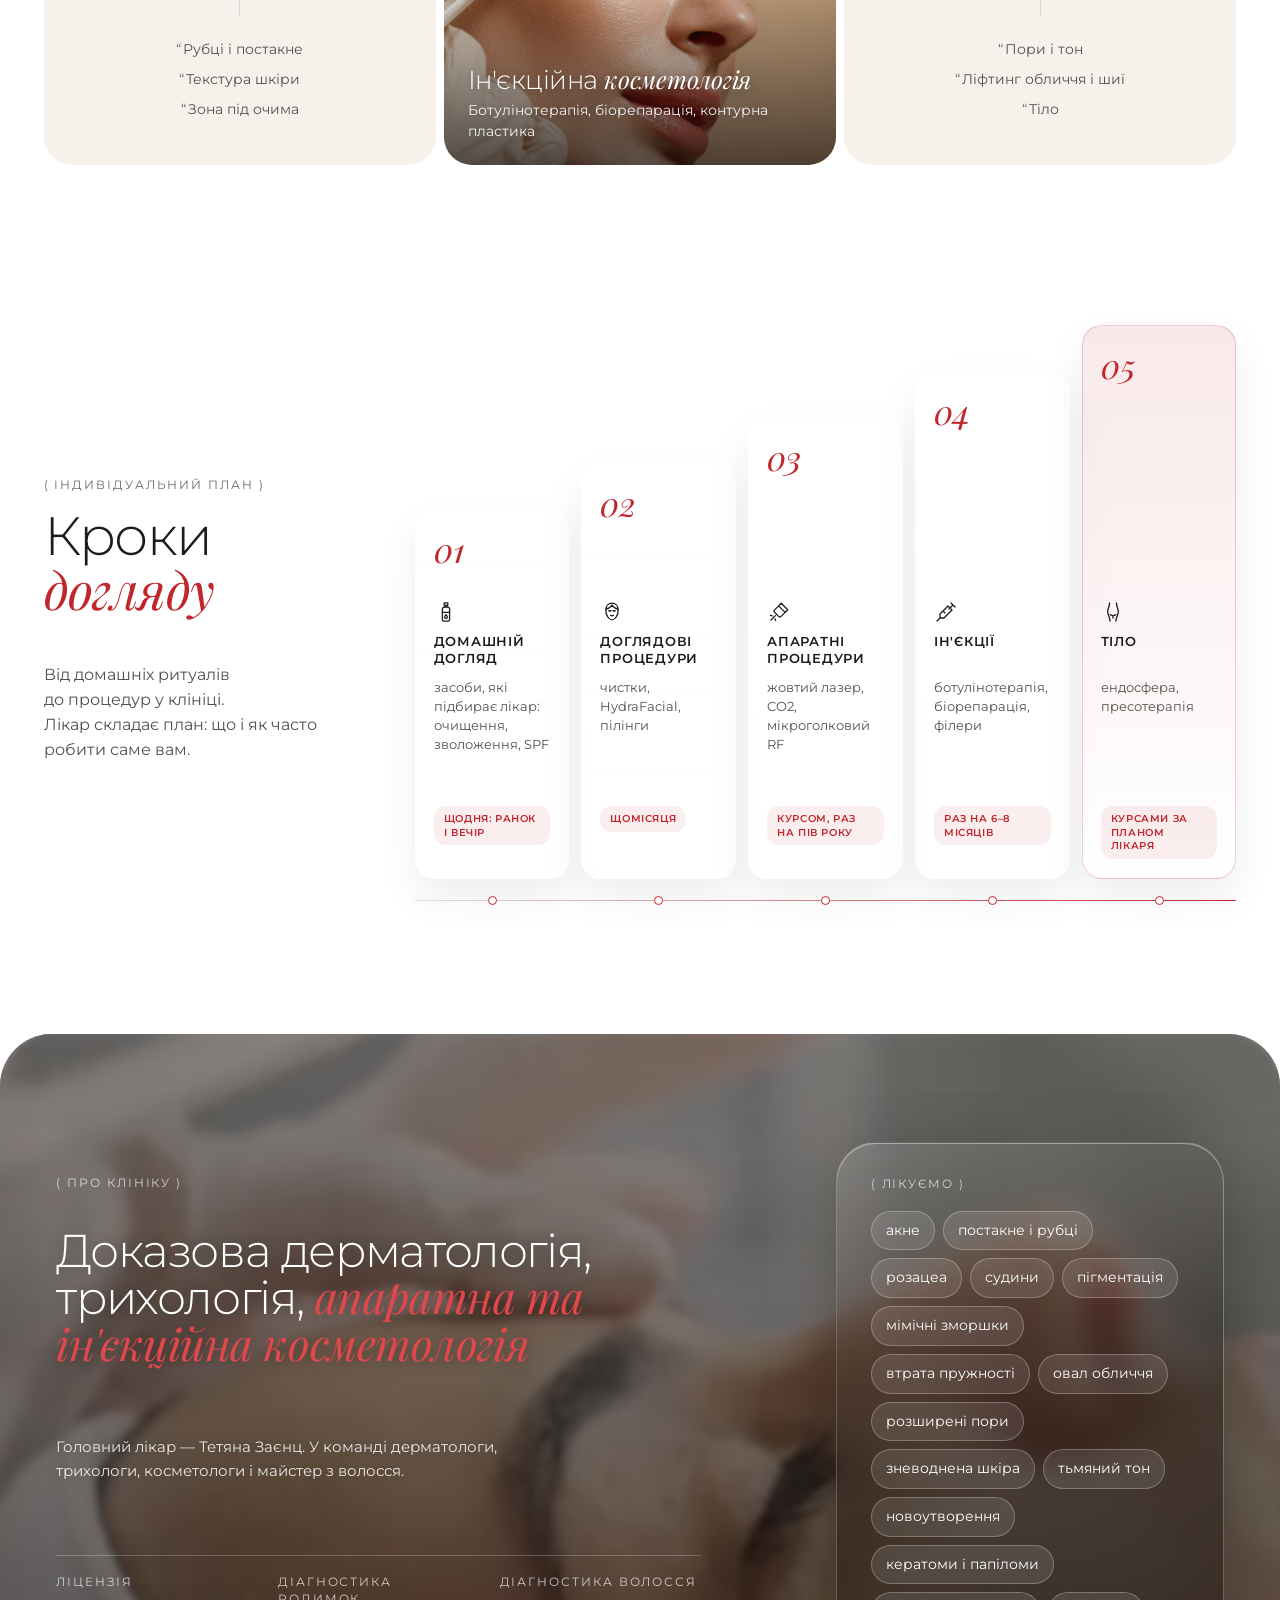
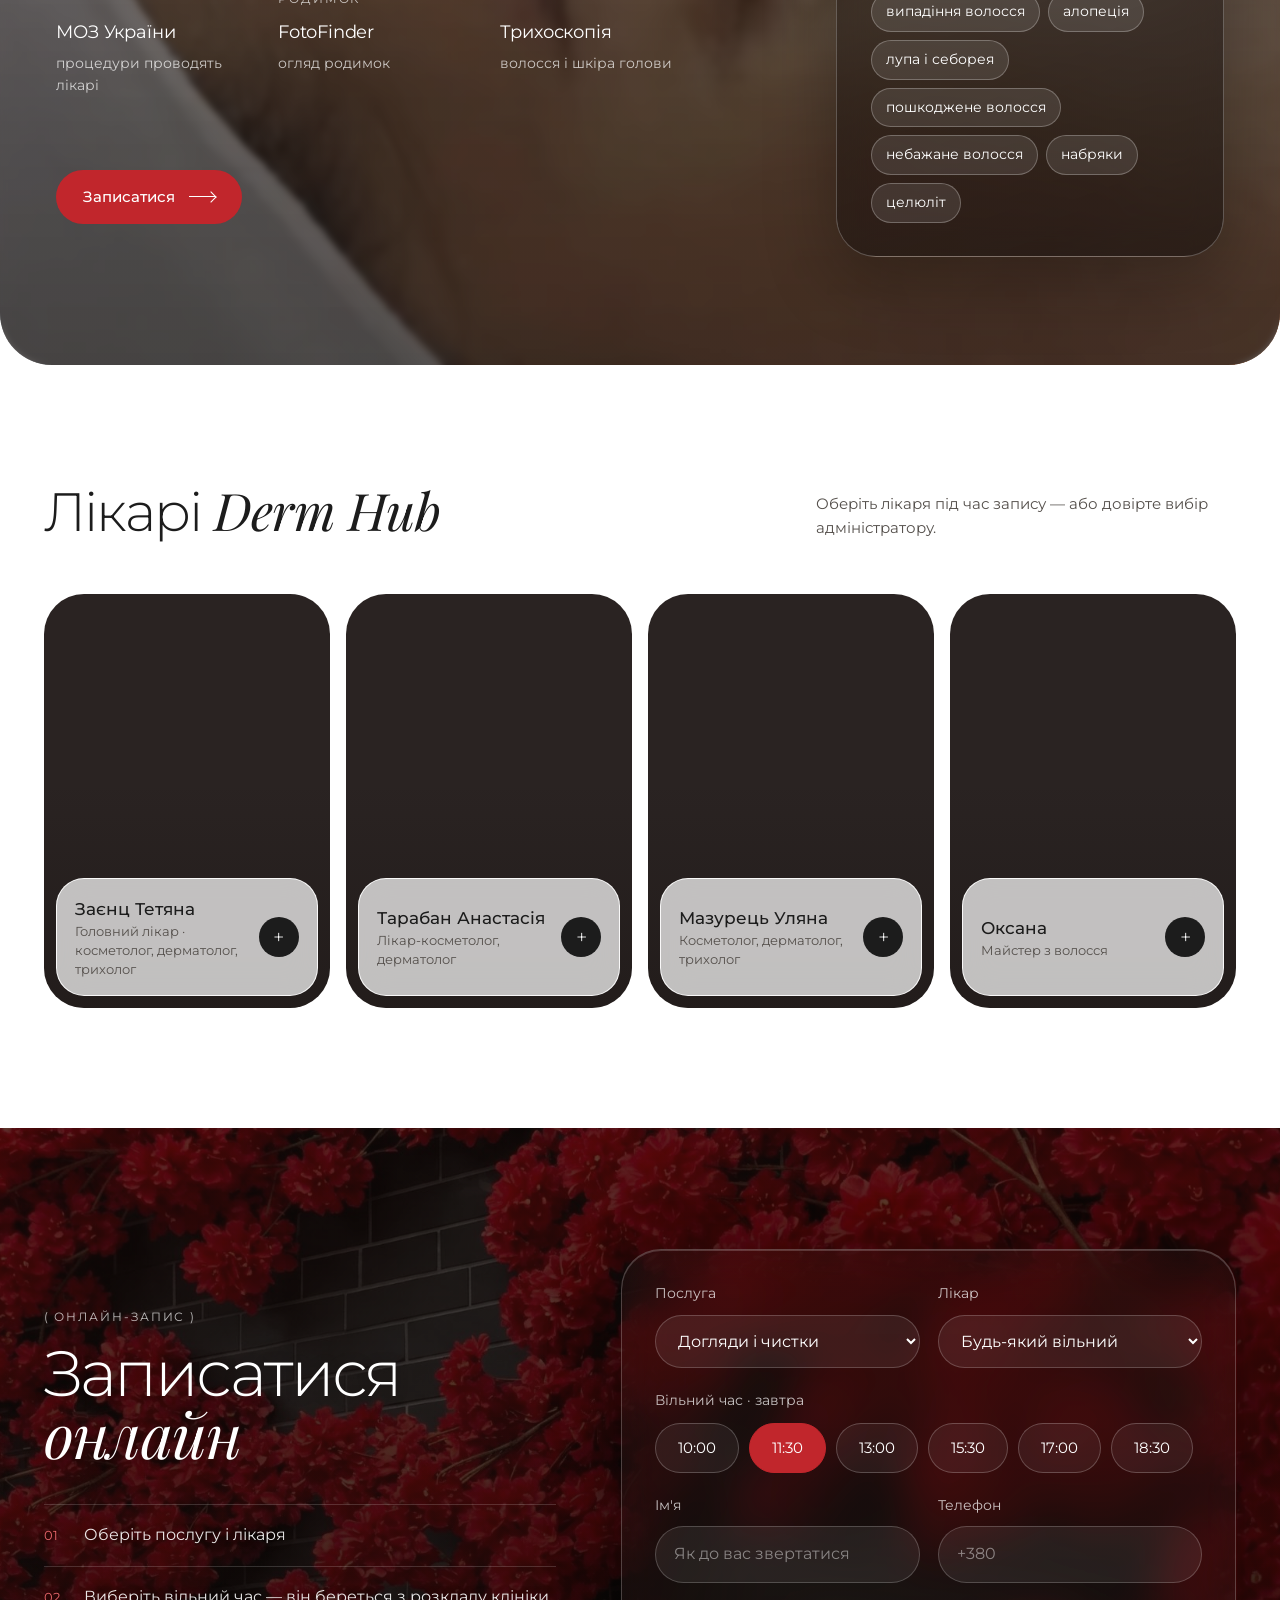
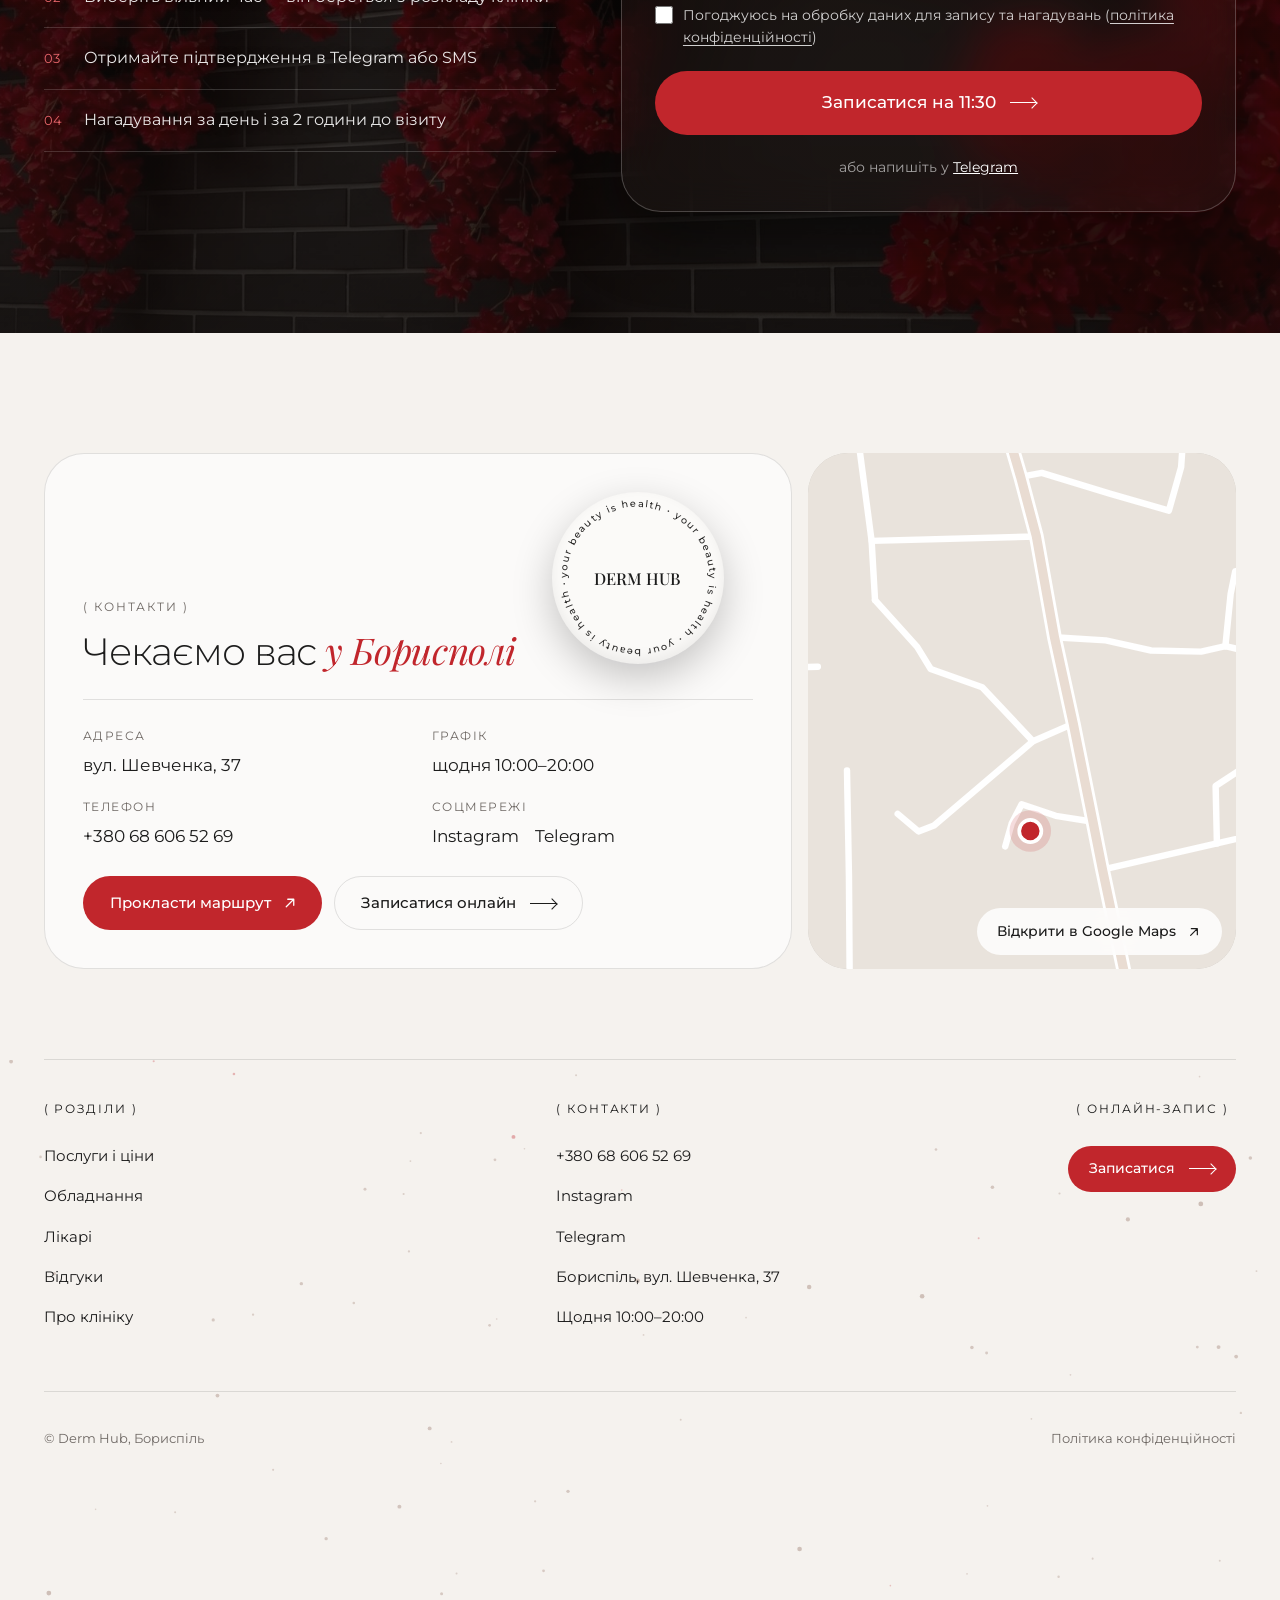
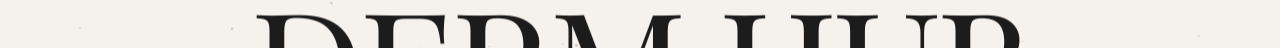
==== commit 5adca538: "Pinned horizontal scroll, footer particles, SEO/a11y/perf fixes (contrast, defer, cache, lighter ima" ====
--- a/index.html
+++ b/index.html
@@ -29,8 +29,11 @@
 <link rel="preconnect" href="https://fonts.googleapis.com">
 <link rel="preconnect" href="https://fonts.gstatic.com" crossorigin>
 <link href="https://fonts.googleapis.com/css2?family=Playfair+Display:ital,wght@0,400;0,500;0,600;1,400;1,500&family=Montserrat:wght@200;300;400;500;600&display=swap" rel="stylesheet">
-<link rel="stylesheet" href="css/redesign.css?v=187">
-<link rel="stylesheet" href="css/global.css?v=187">
+<link rel="stylesheet" href="css/redesign.css?v=196">
+<link rel="stylesheet" href="css/global.css?v=196">
+<script type="application/ld+json">{"@context":"https://schema.org","@type":"MedicalClinic","name":"Derm Hub","url":"https://derm-hub-clinic.vercel.app/","image":"https://derm-hub-clinic.vercel.app/img/og-uk.jpg","telephone":"+380686065269","address":{"@type":"PostalAddress","streetAddress":"вул. Шевченка, 37","addressLocality":"Бориспіль","addressCountry":"UA"},"openingHoursSpecification":[{"@type":"OpeningHoursSpecification","dayOfWeek":["Monday","Tuesday","Wednesday","Thursday","Friday","Saturday","Sunday"],"opens":"10:00","closes":"20:00"}],"medicalSpecialty":["Dermatology"],"sameAs":["https://www.instagram.com/derm_hub/","https://t.me/Doctors_AppointmentDERM_HUB"]}</script>
+<!-- Аналітика: GA4 — вставити тег тут (і додати googletagmanager.com / google-analytics.com у CSP у vercel.json) -->
+<!-- Аналітика: Meta Pixel — вставити тут (і додати connect.facebook.net / facebook.com у CSP у vercel.json) -->
 </head>
 <body>
 
@@ -42,8 +45,8 @@
     <a class="brand" href="#top" aria-label="Derm Hub — на головну"><span class="emblem red" data-variant="red" data-size="56"></span><span class="emblem sign" data-size="56" data-word="0.52" data-ring="1.4"></span></a>
     <span class="head-div" aria-hidden="true"></span>
     <a class="head-tel" href="tel:+380686065269">+380 68 606 52 69</a>
-    <a class="head-soc" href="https://www.instagram.com/derm_hub/" aria-label="Instagram @derm_hub"><svg viewBox="0 0 24 24" aria-hidden="true"><rect x="3.5" y="3.5" width="17" height="17" rx="5"/><circle cx="12" cy="12" r="4"/><circle cx="17.2" cy="6.8" r=".9" class="dot"/></svg></a>
-    <a class="head-soc" href="https://t.me/Doctors_AppointmentDERM_HUB" aria-label="Telegram @Doctors_AppointmentDERM_HUB"><svg viewBox="0 0 24 24" aria-hidden="true"><path d="M20.6 4.3 3.4 10.9c-.8.3-.8 1.4 0 1.7l4.2 1.4 1.6 5c.2.6 1 .8 1.5.3l2.4-2.2 4.4 3.2c.6.4 1.4.1 1.5-.6l2.9-13.6c.2-.8-.6-1.4-1.3-1.1Z"/><path d="m7.6 14 9.2-6.3-7.4 7.6"/></svg></a>
+    <a class="head-soc" href="https://www.instagram.com/derm_hub/" target="_blank" rel="noopener noreferrer" aria-label="Instagram @derm_hub"><svg viewBox="0 0 24 24" aria-hidden="true"><rect x="3.5" y="3.5" width="17" height="17" rx="5"/><circle cx="12" cy="12" r="4"/><circle cx="17.2" cy="6.8" r=".9" class="dot"/></svg></a>
+    <a class="head-soc" href="https://t.me/Doctors_AppointmentDERM_HUB" target="_blank" rel="noopener noreferrer" aria-label="Telegram @Doctors_AppointmentDERM_HUB"><svg viewBox="0 0 24 24" aria-hidden="true"><path d="M20.6 4.3 3.4 10.9c-.8.3-.8 1.4 0 1.7l4.2 1.4 1.6 5c.2.6 1 .8 1.5.3l2.4-2.2 4.4 3.2c.6.4 1.4.1 1.5-.6l2.9-13.6c.2-.8-.6-1.4-1.3-1.1Z"/><path d="m7.6 14 9.2-6.3-7.4 7.6"/></svg></a>
   </div>
   <nav class="navline" aria-label="Розділи"><a href="#services">Послуги і ціни</a><a href="#equipment">Обладнання</a><a href="#doctors">Лікарі</a><a href="#reviews">Відгуки</a><a href="#contacts">Контакти</a></nav>
   <div class="head-r">
@@ -98,13 +101,14 @@
 
 <!-- НАПРЯМИ: фото-стрічка зі скляними підписами → вкладка прайсу -->
 <section class="dirs wrap rail-wrap" aria-label="Популярні процедури">
+<div class="dirs-stage"><div class="dirs-pin">
   <div class="dirs-head reveal">
     <h2 class="h-m">Популярні <span class="it">процедури</span></h2>
     <div class="rail-nav"><button class="rbtn" data-prev aria-label="Назад">←</button><button class="rbtn" data-next aria-label="Далі">→</button></div>
   </div>
   <div class="dirs-row rail">
     <a class="dir" href="#services" data-go="inj"><img src="img/f-duo.webp" width="736" height="1308" alt="" loading="lazy" style="object-position:50% 30%" decoding="async"><span class="dir-cap glass"><b>Ботулінотерапія</b><small>від 1 900 грн</small></span></a>
-    <a class="dir" href="#services" data-go="inj"><img src="img/f-statue.webp" width="736" height="946" alt="" loading="lazy" style="object-position:50% 30%" decoding="async"><span class="dir-cap glass"><b>Контурна пластика губ</b><small>від 6 000 грн</small></span></a>
+    <a class="dir" href="#services" data-go="inj"><img src="img/f-statue-660.webp" width="660" height="848" alt="" loading="lazy" style="object-position:50% 30%" decoding="async"><span class="dir-cap glass"><b>Контурна пластика губ</b><small>від 6 000 грн</small></span></a>
     <a class="dir" href="#services" data-go="inj"><video src="img/serum.mp4" poster="img/serum-poster.webp" autoplay muted loop playsinline preload="metadata" aria-hidden="true" style="object-position:46% 50%"></video><span class="dir-cap glass"><b>Біорепарація</b><small>від 3 500 грн</small></span></a>
     <a class="dir" href="#services" data-go="inj"><img src="img/f-mona.jpg" width="736" height="982" alt="" loading="lazy" style="object-position:50% 30%" decoding="async"><span class="dir-cap glass"><b>Ліфтинг і моделювання</b><small>від 6 500 грн</small></span></a>
     <a class="dir" href="#services" data-go="care"><img src="img/f-brushmask.webp" width="1152" height="2048" alt="" loading="lazy" style="object-position:30% 40%" decoding="async"><span class="dir-cap glass"><b>Пілінги</b><small>від 1 000 грн</small></span></a>
@@ -112,6 +116,7 @@
     <a class="dir" href="#services" data-go="hair"><img src="img/plasma.webp" width="880" height="588" alt="" loading="lazy" style="object-position:50% 50%" decoding="async"><span class="dir-cap glass"><b>Мезо- і плазмотерапія</b><small>ціни в прайсі</small></span></a>
   </div>
   <div class="rail-bar"><i></i></div>
+</div></div>
 </section>
 
 <!-- ПОСЛУГИ І ЦІНИ: картка → «Весь прайс» розгортає все, що входить у напрям -->
@@ -342,6 +347,8 @@
       <span class="map-open">Відкрити в Google Maps <svg viewBox="0 0 24 24" aria-hidden="true"><path d="M7 17 17 7M8 7h9v9"/></svg></span>
     </a>
   </div>
+  <div class="foot-dark">
+  <canvas class="foot-fx" aria-hidden="true"></canvas>
   <div class="foot-bottom">
     <div class="fb-col"><span class="fb-h">(&nbsp;Розділи&nbsp;)</span><a href="#services">Послуги і ціни</a><a href="#equipment">Обладнання</a><a href="#doctors">Лікарі</a><a href="#reviews">Відгуки</a><a href="#about">Про клініку</a></div>
     <div class="fb-col"><span class="fb-h">(&nbsp;Контакти&nbsp;)</span><a href="tel:+380686065269">+380 68 606 52 69</a><a href="https://www.instagram.com/derm_hub/" target="_blank" rel="noopener noreferrer">Instagram</a><a href="https://t.me/Doctors_AppointmentDERM_HUB" target="_blank" rel="noopener noreferrer">Telegram</a><a href="https://www.google.com/maps/search/?api=1&query=%D0%B2%D1%83%D0%BB%D0%B8%D1%86%D1%8F%20%D0%A8%D0%B5%D0%B2%D1%87%D0%B5%D0%BD%D0%BA%D0%B0%2C%2037%2C%20%D0%91%D0%BE%D1%80%D0%B8%D1%81%D0%BF%D1%96%D0%BB%D1%8C%2C%2008300" target="_blank" rel="noopener noreferrer">Бориспіль, вул. Шевченка, 37</a><span>Щодня 10:00–20:00</span></div>
@@ -349,6 +356,7 @@
     <div class="fb-legal"><span>© Derm Hub, Бориспіль</span><span class="fb-legal-r"><a href="#privacy" data-privacy>Політика конфіденційності</a></span></div>
   </div>
   <div class="bigword" aria-hidden="true">DERM HUB</div>
+  </div>
 </footer>
 <dialog class="policy" id="privacy" aria-labelledby="pol-h">
   <div class="pol-head"><h2 id="pol-h">Політика <span class="it">конфіденційності</span></h2><button type="button" class="pol-x" aria-label="Закрити" data-close><svg viewBox="0 0 24 24" aria-hidden="true"><path d="M6 6l12 12M18 6 6 18"/></svg></button></div>
@@ -382,12 +390,12 @@
 </dialog>
 <dialog class="shot" id="shot" aria-label="Оригінал відгуку">
   <button type="button" class="pol-x" aria-label="Закрити" data-close><svg viewBox="0 0 24 24" aria-hidden="true"><path d="M6 6l12 12M18 6 6 18"/></svg></button>
-  <img src="" alt="Оригінал повідомлення з відгуком">
+  <img src="[data-uri]" alt="Оригінал повідомлення з відгуком">
 </dialog>
 <a class="to-top" href="#top" aria-label="Нагору"><svg viewBox="0 0 24 24" aria-hidden="true"><path d="M12 19V5M5.5 11.5 12 5l6.5 6.5"/></svg></a>
 
 
-<script src="js/prices.js?v=187"></script>
-<script src="js/redesign.js?v=187"></script>
+<script src="js/prices.js?v=196" defer></script>
+<script src="js/redesign.js?v=196" defer></script>
 </body>
 </html>
--- a/css/redesign.css
+++ b/css/redesign.css
@@ -4,7 +4,7 @@
 
 :root{
   --red:#C1262C; --red-d:#A51F25;
-  --ink:#1C1C1C; --ink2:#55504C; --ink3:#8A8480;
+  --ink:#1C1C1C; --ink2:#55504C; --ink3:#6F6965;
   --page:#ECEBE9; --sheet:#FFFFFF; --card:#F3F2F0; --card2:#E9E7E4;
   --line:rgba(28,28,28,.12);
   --r-xl:52px; --r-l:40px; --r-m:28px;
--- a/css/global.css
+++ b/css/global.css
@@ -9,7 +9,7 @@
 :root{
   /* кольори */
   --red:#C1262C; --red-d:#A51F25;                 /* лише акценти й кнопки */
-  --ink:#1C1C1C; --ink2:#55504C; --ink3:#8A8480;
+  --ink:#1C1C1C; --ink2:#55504C; --ink3:#6F6965;
   --line:rgba(28,28,28,.12);
   --on-dark:#fff; --on-dark2:rgba(255,255,255,.82); --on-dark3:rgba(255,255,255,.72);
 
@@ -621,3 +621,12 @@
   #care-plan .ab-pyr{grid-template-columns:minmax(0,1fr)}
 }
 .cpa-body>span,.cpa-step b{overflow-wrap:anywhere}
+
+/* популярні процедури: горизонтальний скрол прилиплої секції (≥701px, вмикає JS класом .hx) */
+.dirs.hx .dirs-pin{position:sticky;margin-inline:calc(var(--pad) * -1);padding-inline:var(--pad);overflow:clip}
+.dirs.hx .dirs-row{overflow:visible;scroll-snap-type:none;will-change:transform}
+.dirs.hx .rail-nav{display:none}
+
+/* футер: білі точки літають під лінією над розділами (висоту й відступ задає JS) */
+.footer{position:relative;isolation:isolate}
+.foot-fx{position:absolute;top:0;left:0;z-index:-1;display:block;pointer-events:none}
